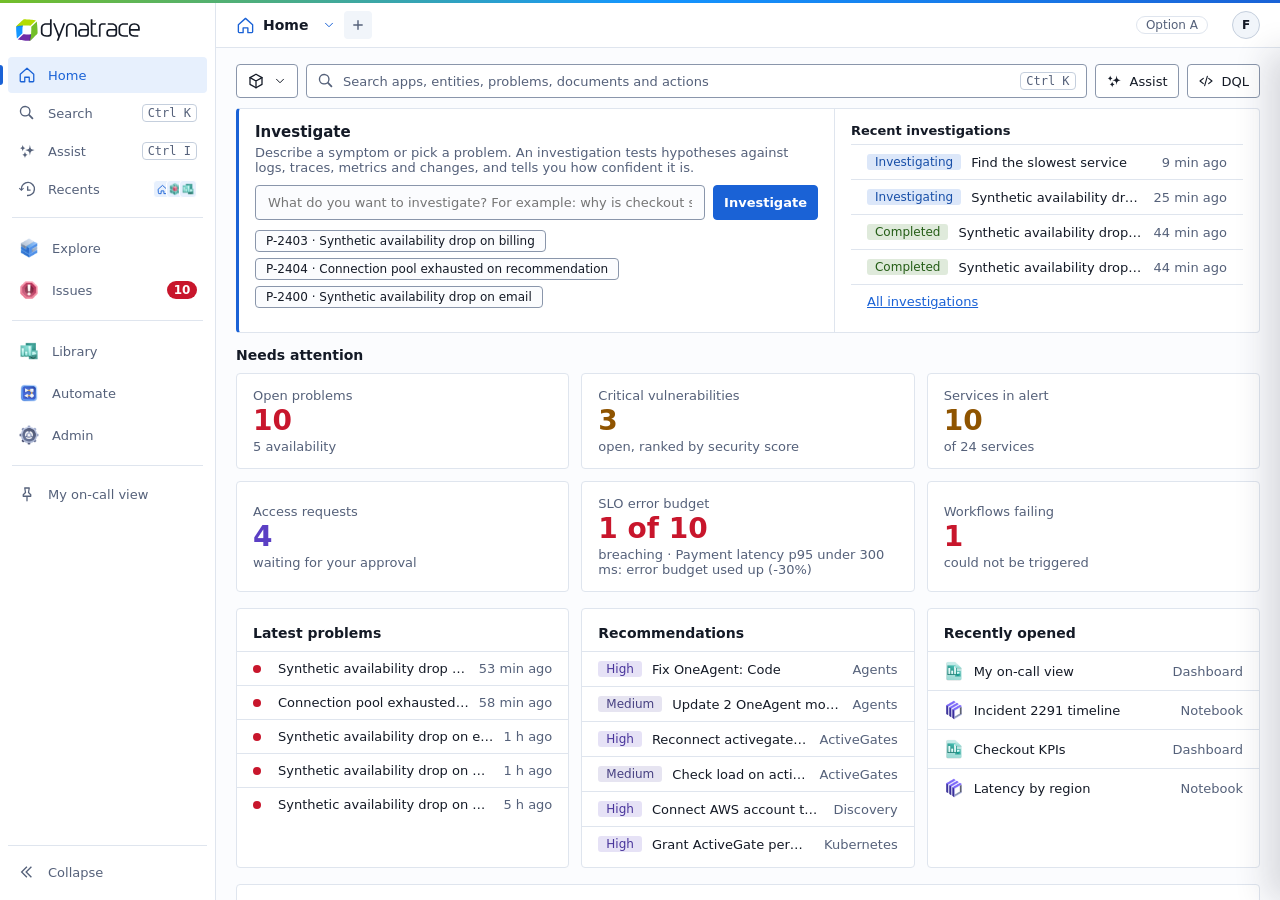
==== site/new/index-a.html @ a86046c0 "Move Option A into site/new as index-a.html Drop the extra directories: the generated page is site/n" ====
<!doctype html>
<html lang="en">
<head>
<meta charset="utf-8">
<meta name="viewport" content="width=device-width, initial-scale=1">
<title>Dynatrace prototype</title>
<script>
(function(){
 var r=document.documentElement,OK=['light','dark','midnight','terminal','contrast','bluebox'];
 function ok(p){return OK.indexOf(p)>=0?p:'light'}
 window.applyTheme=function(p){p=ok(p);r.dataset.themePref=p;r.dataset.theme=p;try{localStorage.setItem('dtproto_theme',p)}catch(e){}};
 var p='light';try{p=ok(localStorage.getItem('dtproto_theme'))}catch(e){}
 r.dataset.themePref=p;r.dataset.theme=p;
})();
</script>
<link rel="icon" type="image/svg+xml" href="[data-uri]">
<style>
:root{
  --bg:#fbfcfe; --rail:#ffffff; --panel:#ffffff; --panel2:#f1f5fa; --line:#dfe5ee; --line2:#c5cfdd;
  --text:#141a26; --muted:#55617a; --accent:#1a62d6; --accent-soft:#e7f0fd; --tab:#d6e6fc;
  --g:#2a7410; --a:#8f5400; --r:#c8162c; --b:#1a62d6;
  --ctl:#8a96ab; --tint:#e3e9f2; --tint2:#edf2f9; --tint3:#e9eff9; --hover:#f3f7fd; --on-accent:#fff; --edge:#c4c5d0; --aff-bg:#fde3e7; color-scheme:light;
  --rail-w:216px;
  font-family:system-ui,-apple-system,"Segoe UI",Roboto,sans-serif; font-size:13px; color:var(--text);
}
*{box-sizing:border-box}
html,body{height:100%;margin:0;background:var(--bg)}
button,input,select{font:inherit;color:inherit}
button{cursor:pointer}
a{color:inherit;text-decoration:none}
:focus-visible{outline:2px solid var(--accent);outline-offset:2px;border-radius:4px}
svg.i{width:18px;height:18px;fill:none;stroke:currentColor;stroke-width:1.7;stroke-linecap:round;stroke-linejoin:round;flex:none}
kbd{font:12px/1 ui-monospace,SFMono-Regular,Menlo,monospace;color:var(--muted);border:1px solid var(--line2);border-radius:4px;padding:2px 5px;background:var(--panel)}
.muted{color:var(--muted)}

/* shell */
.shell{display:grid;grid-template-columns:var(--rail-w) 1fr;height:100vh}
.shell.slim{--rail-w:56px}
.rail{background:var(--rail);border-right:1px solid var(--line);display:flex;flex-direction:column;padding:10px 8px;gap:2px;min-width:0}

.rail a.app{display:flex;align-items:center;gap:12px;padding:9px 10px;border-radius:8px;color:var(--muted);position:relative}
.rail a.app:hover{background:var(--panel);color:var(--text)}
.rail a.app[aria-current=page]{background:var(--accent-soft);color:var(--text)}
.rail a.app[aria-current=page]::before{content:"";position:absolute;left:-8px;top:8px;bottom:8px;width:3px;border-radius:0 3px 3px 0;background:var(--accent)}
.rail .lbl{white-space:nowrap;overflow:hidden;flex:1}
.rail .pip{min-width:30px;height:18px;border-radius:9px;background:var(--r);color:#1a0a0a;font-size:12px;font-weight:700;display:grid;place-items:center;padding:0 5px}
.slim .lbl,.slim .brand span,.slim .foot .lbl{display:none}
.slim .pip{position:absolute;top:2px;right:2px;min-width:8px;height:8px;padding:0;font-size:0}
.rail .grow{flex:1}
.rail .foot{display:flex;flex-direction:column;gap:2px;border-top:1px solid var(--line);padding-top:8px;margin-top:8px}
.rail button.app{all:unset;display:flex;align-items:center;gap:12px;padding:9px 10px;border-radius:8px;color:var(--muted);cursor:pointer}
.rail button.app:hover{background:var(--panel);color:var(--text)}
.rail button.app:focus-visible{outline:2px solid var(--accent)}

.main{display:flex;flex-direction:column;min-width:0;height:100vh}
.avatar{width:28px;height:28px;border-radius:50%;background:var(--panel2);border:1px solid var(--line2);display:grid;place-items:center;font-size:12px;font-weight:600}


.body{flex:1;overflow:auto;padding:16px 20px 40px;min-height:0}

/* toolbar + filters */
.toolbar{display:flex;flex-wrap:wrap;align-items:center;gap:8px;margin-bottom:10px}
.find{display:flex;align-items:center;gap:8px;background:var(--panel);border:1px solid var(--ctl);border-radius:8px;padding:6px 10px;min-width:260px;color:var(--muted)}
.find:focus-within{border-color:var(--accent)}
.find input{all:unset;flex:1;color:var(--text);min-width:0}
.btn{background:var(--panel);border:1px solid var(--ctl);border-radius:8px;padding:6px 10px;display:inline-flex;align-items:center;gap:6px}
.btn:hover{border-color:var(--line2)}
.btn[aria-pressed=true]{background:var(--accent-soft);border-color:var(--accent)}
.btn.primary{background:var(--accent);border-color:var(--accent);color:#120c2e;font-weight:600}
.count{background:var(--accent);color:#120c2e;border-radius:8px;padding:0 6px;font-size:12px;font-weight:700}
.count:empty{display:none}
select.sel{background:var(--panel);border:1px solid var(--line);border-radius:8px;padding:6px 8px}
.seg{display:inline-flex;border:1px solid var(--ctl);border-radius:8px;overflow:hidden}
.seg button{all:unset;cursor:pointer;padding:6px 12px;color:var(--muted)}
.seg button:focus-visible{outline:2px solid var(--accent);outline-offset:-2px}
.seg button[aria-pressed=true]{background:var(--accent-soft);color:var(--text)}
.spacer{flex:1}
.chips{display:flex;flex-wrap:wrap;gap:6px;margin-bottom:10px;min-height:0}
.chip{background:var(--accent-soft);border:1px solid rgba(140,123,255,.4);border-radius:14px;padding:3px 6px 3px 10px;display:inline-flex;gap:6px;align-items:center}
.chip:hover{border-color:var(--accent)}
.chip.clear{background:none;border:none;color:var(--muted);padding:3px 6px;text-decoration:underline}
.split{display:grid;grid-template-columns:220px 1fr;gap:16px;align-items:start}
.split.nopanel{grid-template-columns:1fr}
.split.nopanel .facets{display:none}
.facets{background:var(--panel);border:1px solid var(--line);border-radius:10px;padding:6px 12px;position:sticky;top:0;max-height:calc(100vh - 260px);overflow:auto}
.fg{border-bottom:1px solid var(--line);padding:8px 0}
.fg:last-child{border:none}
.fg summary{cursor:pointer;font-weight:600;padding:2px 0 6px;list-style:none;display:flex;justify-content:space-between}
.fg summary::after{content:"▾";color:var(--muted)}
.fg:not([open]) summary::after{content:"▸"}
.fv{display:flex;align-items:center;gap:8px;padding:3px 0;cursor:pointer}
.fv span{flex:1;overflow:hidden;text-overflow:ellipsis;white-space:nowrap}
.fv em{font-style:normal;color:var(--muted);font-size:12px}
.fv input{accent-color:var(--accent)}

/* grid */
.gridwrap{background:var(--panel);border:1px solid var(--line);border-radius:10px;overflow:auto;min-width:0}
table{border-collapse:collapse;width:100%}
th{position:sticky;top:0;background:var(--panel2);text-align:left;font-weight:600;padding:9px 12px;border-bottom:1px solid var(--line);white-space:nowrap;cursor:pointer;user-select:none;z-index:1}
th.num,td.num{text-align:right}
th[aria-sort=ascending]::after{content:" ↑";color:var(--accent)}
th[aria-sort=descending]::after{content:" ↓";color:var(--accent)}
td{padding:8px 12px;border-bottom:1px solid var(--line);white-space:nowrap;max-width:420px;overflow:hidden;text-overflow:ellipsis}
tbody tr{cursor:pointer}
tbody tr:hover{background:rgba(255,255,255,.03)}
td.name{font-weight:500}
td.mono,.mono{font-family:ui-monospace,SFMono-Regular,Menlo,monospace;font-size:12px}
.dot{display:inline-block;width:8px;height:8px;border-radius:50%;margin-right:7px;background:var(--muted)}
.t-g{--c:var(--g)}.t-a{--c:var(--a)}.t-r{--c:var(--r)}.t-b{--c:var(--b)}.t-n{--c:var(--muted)}
.dot.t-g,.dot.t-a,.dot.t-r,.dot.t-b,.dot.t-n{background:var(--c)}
.tag{display:inline-block;border-radius:6px;padding:1px 8px;font-size:12px;color:color-mix(in srgb,var(--c) 74%,var(--text));background:color-mix(in srgb,var(--c) 15%,transparent)}
.bar{display:inline-block;width:56px;height:6px;border-radius:3px;background:var(--line);vertical-align:middle;margin-right:8px;overflow:hidden}
.bar i{display:block;height:100%;background:var(--accent)}
.bar.hot i{background:var(--r)}
.star{background:none;border:none;font-size:15px;color:var(--muted);padding:0}
.star[aria-pressed=true]{color:var(--a)}
.empty{display:grid;place-items:center;text-align:center;padding:70px 20px;background:var(--panel);border:1px dashed var(--line2);border-radius:12px}
.empty h3{margin:0 0 6px;font-size:16px}
.empty p{margin:0 0 16px;color:var(--muted);max-width:46ch}
.none{padding:36px;text-align:center;color:var(--muted)}
.kpis{display:grid;grid-template-columns:repeat(auto-fit,minmax(180px,1fr));gap:12px;margin-bottom:12px}
.sbfill{flex:1}
.kpi{background:var(--panel);border:1px solid var(--line);border-radius:12px;padding:14px 16px;min-width:130px}
.kpi b{display:block;font-size:28px;font-weight:600;line-height:1.15;color:var(--c,var(--text))}
.kpi span{color:var(--muted)}

/* home */
.tiles{display:grid;grid-template-columns:repeat(auto-fit,minmax(200px,1fr));gap:12px;margin-bottom:16px}
.tile{all:unset;box-sizing:border-box;cursor:pointer;background:var(--panel);border:1px solid var(--line);border-radius:12px;padding:14px 16px;display:block}
.tile:hover{border-color:var(--line2)}
.tile:focus-visible{outline:2px solid var(--accent)}
.tile b{display:block;font-size:28px;font-weight:600;line-height:1.15;color:var(--c,var(--text));margin:2px 0}
.cols2{display:grid;grid-template-columns:repeat(auto-fit,minmax(320px,1fr));gap:12px}
.card{background:var(--panel);border:1px solid var(--line);border-radius:12px;padding:6px 0}
.card h2{font-size:14px;margin:0;padding:10px 16px}
/* one card style */
.ph-card,.qs-card,.fd-card,.tpl,.db-tile,.dt-left,.dt-right,.sx-panel{background:var(--panel);border:1px solid var(--line);border-radius:var(--rad);padding:14px 16px}
.dt-right{padding:0}
.ph-card h3,.fd-card h3,.qs-card h2,.tpl h3,.dt-left h2{margin:0 0 10px;font-size:14px;font-weight:500}
.row{display:flex;gap:10px;align-items:center;padding:9px 16px;border-top:1px solid var(--line);cursor:pointer;width:100%;background:none;border-left:0;border-right:0;border-bottom:0;text-align:left}
.row:hover{background:rgba(255,255,255,.03)}
.row .grow{flex:1;overflow:hidden;text-overflow:ellipsis;white-space:nowrap}
.topo{background:var(--panel);border:1px solid var(--line);border-radius:12px;padding:10px;overflow:auto}
.topo text{fill:var(--text);font-size:12px;text-anchor:middle}
.topo .node{cursor:pointer}
.topo .node:hover circle{stroke:var(--text)}
.topo line{stroke:var(--line2);stroke-width:1.4}
.bars{display:flex;align-items:flex-end;gap:4px;height:120px;padding:10px 16px 16px}
.bars i{flex:1;background:var(--accent);border-radius:3px 3px 0 0;opacity:.85}

/* drawer + palette + toast */
.drawer{position:fixed;top:0;right:0;bottom:0;width:380px;max-width:100%;background:var(--panel);border-left:1px solid var(--line2);box-shadow:-20px 0 40px rgba(0,0,0,.35);padding:18px 20px;overflow:auto;z-index:30;transform:translateX(100%);transition:transform .18s ease}
.drawer.open{transform:none}
.drawer h2{margin:0 30px 14px 0;font-size:16px;word-break:break-word}
.drawer dl{margin:0;display:grid;grid-template-columns:110px 1fr;gap:8px 12px}
.drawer dt{color:var(--muted)}.drawer dd{margin:0;word-break:break-word}
.drawer .x{position:absolute;top:12px;right:12px;background:none;border:none;font-size:20px;color:var(--muted)}
.drawer .acts{display:flex;flex-wrap:wrap;gap:8px;margin-top:18px}
.scrim{position:fixed;inset:0;background:rgba(5,6,10,.55);z-index:40;display:none}
.scrim.open{display:block}
.pal{position:fixed;left:50%;top:12vh;transform:translateX(-50%);width:min(680px,94vw);background:var(--panel);border:1px solid var(--line2);border-radius:14px;box-shadow:0 30px 80px rgba(0,0,0,.6);z-index:41;display:none;overflow:hidden}
.pal.open{display:block}
.pal .in{display:flex;align-items:center;gap:10px;padding:14px 16px;border-bottom:1px solid var(--line);color:var(--muted)}
.pal .in input{all:unset;flex:1;color:var(--text);font-size:15px}
.pal .pc{display:flex;gap:6px;padding:10px 16px;border-bottom:1px solid var(--line);overflow-x:auto;scrollbar-width:none}
.pal .pc button{flex:none;background:none;border:1px solid var(--line);border-radius:14px;padding:3px 11px;color:var(--muted)}
.pal .pc button[aria-pressed=true]{background:var(--accent-soft);border-color:var(--accent);color:var(--text)}
.pal .res{max-height:48vh;overflow:auto;padding:6px 0}
.pal h4{margin:10px 16px 4px;font-size:12px;color:var(--muted);font-weight:600}
.pal .it{display:flex;align-items:center;gap:10px;padding:8px 16px;cursor:pointer}
.pal .it[aria-selected=true]{background:var(--accent-soft)}
.pal .it .grow{flex:1;overflow:hidden;text-overflow:ellipsis;white-space:nowrap}
.pal mark{background:none;color:var(--accent);font-weight:700}
.pal .ft{display:flex;gap:14px;padding:9px 16px;border-top:1px solid var(--line);color:var(--muted);font-size:12px}
.toast{position:fixed;bottom:22px;left:50%;transform:translateX(-50%) translateY(20px);background:var(--panel2);border:1px solid var(--line2);border-radius:10px;padding:10px 16px;opacity:0;pointer-events:none;transition:.2s;z-index:60}
.toast.show{opacity:1;transform:translateX(-50%)}
.notes{line-height:1.5}
.notes h3{margin:16px 0 4px;font-size:13px}
.notes p,.notes li{color:var(--muted);margin:0 0 4px}
.notes ul{padding-left:18px;margin:0}

@media (max-width:900px){
  .shell{--rail-w:56px}
  .lbl,.brand span{display:none}
  .brand .bmark{display:block}
  .brand .bwide{display:none}
  #collapse svg{transform:scaleX(-1)}
  .split{grid-template-columns:1fr}
  .facets{position:static;max-height:300px}
  .gsearch kbd{display:none}
}
*,*::before,*::after{transition:none!important}

/* light theme + header + pickers */
.brand{display:flex;align-items:center;gap:10px;padding:6px 8px 14px;text-decoration:none;color:inherit;cursor:pointer}
.brand img,.brand .brandlogo{width:28px;height:28px;flex:none;display:block;color:var(--text)}
svg.i.fill{fill:currentColor;stroke:none}
.slim #collapse svg{transform:scaleX(-1)}
.brand .bmark{display:none}
.brand .bwide{display:block;min-width:0}
.brandwide{display:block;height:22px;width:auto;max-width:100%}
.brandwide .wm{fill:var(--text)}
.brandwide.bb{height:27px;margin:-2px 0}
.slim .brand .bmark{display:block}
.slim .brand .bwide{display:none}
.rail .pip{color:#fff}
.count,.btn.primary{color:var(--on-accent)}
.scrim{background:rgba(30,30,50,.35)}
.toast{background:var(--text);color:var(--panel);border-color:var(--text)}
.drawer{box-shadow:-12px 0 32px rgba(30,30,50,.16)}
.pal{box-shadow:0 24px 70px rgba(30,30,50,.25)}
.card,.tile,.gridwrap,.facets,.empty,.kpi,.topo{border-radius:8px}
.fg summary{background:var(--tint2);border-radius:6px;padding:6px 8px;margin-bottom:4px}
tbody tr:hover{background:var(--hover)}
.apphead{display:flex;align-items:center;gap:14px;padding:8px 20px;border-bottom:1px solid var(--line);background:var(--panel)}
.appid{display:flex;align-items:center;gap:8px;font-weight:600;font-size:14px;white-space:nowrap}
.appid svg{color:var(--accent)}
.tabs{display:flex;gap:4px;overflow-x:auto;scrollbar-width:none;flex:0 1 auto;min-width:0}
.tabs a{display:flex;align-items:center;gap:8px;padding:6px 12px;border-radius:6px;white-space:nowrap}
.tabs a:hover{background:var(--panel2)}
.tabs a[aria-selected=true]{background:var(--tab);font-weight:500}
.tabs[hidden]{display:none}
.tabs .n{font-size:12px;font-weight:700;border-radius:9px;padding:1px 7px;background:var(--tint);color:var(--muted)}
.tabs .n.r{background:var(--r);color:#fff}
.tabs .n.sq{border-radius:3px}
.tabs .n.a{background:color-mix(in srgb,var(--a) 22%,var(--panel));color:var(--a)}
.gsearch{width:300px;display:flex;align-items:center;gap:10px;background:var(--bg);border:1px solid var(--line2);border-radius:6px;padding:6px 10px;color:var(--muted);text-align:left}
.gsearch:hover{border-color:var(--accent)}
.gsearch span{flex:1;white-space:nowrap;overflow:hidden;text-overflow:ellipsis}
.scopebar{display:flex;align-items:center;gap:8px;margin-bottom:10px;flex-wrap:wrap}
.scopebar .find{flex:1;min-width:220px}
.pop{position:relative}
.pickbtn{height:34px;background:var(--panel);border:1px solid var(--ctl);border-radius:6px;padding:0 10px;display:inline-flex;align-items:center;gap:8px}
.pickbtn:hover{background:var(--panel2)}
.pickbtn.sq{width:34px;justify-content:center;padding:0;font-size:16px}
.pickbtn[disabled]{opacity:.45;cursor:not-allowed}
.pickbtn .segname{max-width:120px;overflow:hidden;text-overflow:ellipsis}
.menu{position:absolute;top:38px;left:0;min-width:240px;background:var(--panel);border:1px solid var(--line);border-radius:8px;box-shadow:0 10px 28px rgba(30,30,50,.18);padding:6px;z-index:25}
.menu[hidden]{display:none}
.menu.right{left:auto;right:0}
.menu h5{margin:6px 8px 4px;font-size:12px;color:var(--muted);font-weight:600}
.menu .msearch{width:100%;margin:2px 0 6px;padding:7px 9px;border:1px solid var(--ctl);border-radius:6px;background:var(--bg);color:var(--text)}
.menu .mi{display:flex;align-items:center;gap:8px;padding:7px 8px;border-radius:6px;cursor:pointer;width:100%;background:none;border:none;text-align:left}
.menu .mi:hover{background:var(--panel2)}
.menu .mi[aria-checked=true]{background:var(--accent-soft)}
.menu .mi i{width:14px;height:14px;border-radius:50%;border:2px solid var(--line2);flex:none}
.menu .mi[aria-checked=true] i{border-color:var(--accent);background:radial-gradient(var(--accent) 45%,transparent 50%)}
.ss-note{color:var(--muted);margin:10px 0 0}
.body.flush{padding:0;overflow:hidden}
.ss-wrap{display:grid;grid-template-columns:1fr;height:100%;min-height:0}
.ss-nav{background:var(--panel);border-right:1px solid var(--line);padding:12px 8px;overflow:auto}
.ss-nav h5{margin:14px 10px 6px;font-size:12px;color:var(--muted);font-weight:500;display:flex;align-items:center;gap:8px}
.ss-nav h5::after{content:"";flex:1;height:1px;background:var(--line)}
.ss-nav a{display:flex;align-items:center;gap:10px;padding:8px 10px;border-radius:6px;position:relative}
.ss-nav a:hover{background:var(--panel2)}
.ss-nav a[aria-current=page]{background:var(--accent-soft);color:var(--accent);font-weight:500}
.ss-nav a[aria-current=page]::before{content:"";position:absolute;left:0;top:6px;bottom:6px;width:3px;background:var(--accent);border-radius:2px}
.ss-main{position:relative;min-width:0;overflow:auto}
.ss-canvas{position:absolute;inset:0;overflow:hidden}
.ss-canvas>svg{width:100%;height:100%;display:block}
.gn{cursor:pointer}
.ss-canvas>svg{cursor:grab;touch-action:none}.ss-canvas>svg.grab{cursor:grabbing}
#pgs line,#pgs circle,#pgs path{vector-effect:non-scaling-stroke}
.ss-nav2{position:absolute;right:12px;bottom:12px;display:flex;flex-direction:column;align-items:flex-end;gap:8px;z-index:4}
.ss-zoom{display:flex;gap:4px}.ss-zoom .btn{width:34px;height:34px;padding:0;justify-content:center;display:inline-flex;align-items:center;background:var(--panel)}
.ss-mm{width:200px;height:140px;background:var(--panel);border:1px solid var(--line);border-radius:var(--rad);box-shadow:0 2px 10px rgba(30,30,50,.08);cursor:pointer;touch-action:none}
.ss-mm *{pointer-events:none;vector-effect:none}
.ss-mm line{stroke-width:.6}.ss-mm circle{stroke-width:1.5}
.ss-mmv{fill:var(--accent);fill-opacity:.12;stroke:var(--accent);stroke-width:5}
.gn:hover{fill:var(--tint)}
.ss-panels{position:absolute;left:12px;top:12px;bottom:12px;width:340px;display:flex;flex-direction:column;gap:12px;pointer-events:none;overflow:auto}
.ss-panel{pointer-events:auto;background:var(--panel);border:1px solid var(--line);border-radius:10px;box-shadow:0 2px 10px rgba(30,30,50,.08);flex:none}
.ss-ph{display:flex;align-items:center;justify-content:space-between;gap:10px;padding:14px 16px;font-size:14px;cursor:pointer;list-style:none}
.ss-ph::-webkit-details-marker{display:none}
.ss-pb{padding:0 16px 14px}
.ss-pb p{margin:0 0 4px}
.ss-pb .sec{margin:12px 0 6px;font-weight:600}
.ss-row{display:flex;align-items:center;gap:8px;width:100%;background:none;border:none;text-align:left;padding:6px;border-radius:6px}
.ss-row:hover{background:var(--panel2)}
.ss-row[aria-pressed=true]{background:var(--accent-soft)}
.ss-row .nm{flex:1;overflow:hidden;text-overflow:ellipsis;white-space:nowrap;font-size:12.5px}
.ss-row em{font-style:normal}
.ss-types{max-height:calc(100vh - 590px);min-height:120px;overflow:auto}
.ss-lay{display:flex;background:var(--panel2);border-radius:6px;padding:3px}
.ss-lay button{all:unset;flex:1;text-align:center;padding:6px;border-radius:4px;cursor:pointer;color:var(--muted)}
.ss-lay button:focus-visible{outline:2px solid var(--accent)}
.ss-lay button[aria-pressed=true]{background:var(--panel);color:var(--text);box-shadow:0 1px 2px rgba(0,0,0,.18)}
.tgl{display:flex;align-items:center;gap:8px;margin-top:12px}
.ss-float{position:absolute;top:12px;right:12px;background:var(--panel);border:1px solid var(--line);border-radius:10px;padding:6px;box-shadow:0 2px 10px rgba(30,30,50,.08);z-index:5}
.ss-float .scopebar{margin:0;flex-wrap:nowrap}
.ss-float{display:flex;align-items:center;gap:8px}
.menu a.mi{text-decoration:none;color:inherit}
.rail .sep{height:1px;background:var(--line);margin:8px 4px}
.rail .tail{margin-left:auto}
.slim .tail{display:none}
.mini{display:flex}
.mini i{width:18px;height:18px;border-radius:5px;background:var(--accent-soft);color:var(--accent);display:grid;place-items:center;margin-left:-5px;border:1px solid var(--rail)}
.mini svg{width:11px;height:11px;fill:none;stroke:currentColor;stroke-width:2}
.recents{position:fixed;top:0;bottom:0;width:400px;max-width:92vw;background:var(--panel);border-right:1px solid var(--line);box-shadow:12px 0 32px rgba(30,30,50,.14);z-index:35;display:flex;flex-direction:column;padding:12px 14px}
.recents[hidden]{display:none}
.rc-top{display:flex;gap:8px;align-items:center;margin-bottom:6px}
.rc-top .find{flex:1;min-width:0}
.rc-list{overflow:auto;flex:1}
.rc-list h4{margin:14px 8px 4px;font-size:13px;font-weight:600}
.rc-it{display:flex;align-items:center;border-radius:8px}
.rc-it:hover{background:var(--panel2)}
.rc-it .go{all:unset;flex:1;display:flex;align-items:center;gap:12px;padding:8px;cursor:pointer;min-width:0}
.rc-it .go:focus-visible{outline:2px solid var(--accent);border-radius:8px}
.rc-ico{width:26px;height:26px;border-radius:6px;background:var(--accent-soft);display:grid;place-items:center;color:var(--accent);flex:none}
.rc-it .nm{overflow:hidden;text-overflow:ellipsis;white-space:nowrap}
.rc-it .sub{color:var(--muted);font-size:12px;margin-left:auto;padding-left:8px;white-space:nowrap}
.rc-it .pin{background:none;border:none;padding:6px 10px;opacity:0;color:var(--muted)}
.rc-it:hover .pin,.rc-it .pin:focus-visible,.rc-it .pin[aria-pressed=true]{opacity:1}
.rc-it .pin[aria-pressed=true]{color:var(--accent)}
.menu .mtext{width:100%;margin:2px 0 6px;padding:7px 9px;border:1px solid var(--ctl);border-radius:6px;background:var(--bg);color:var(--text)}
.menu .mrow{display:flex;align-items:center}
.menu .mrow .mi{flex:1}
.menu .del{background:none;border:none;color:var(--muted);padding:6px 9px;border-radius:6px;font-size:16px}
.menu .del:hover{background:var(--panel2);color:var(--r)}
.pickbtn[disabled].sq{cursor:not-allowed}
.ph-wrap{margin-bottom:12px}
.ph-wrap>summary{cursor:pointer;list-style:none;font-weight:500;display:inline-flex;gap:8px;align-items:center;height:34px;padding:0 10px;margin-bottom:10px;background:var(--panel);border:1px solid var(--ctl);border-radius:6px}
.ph-wrap>summary svg{flex:none}
.ph-wrap[open]>summary svg{transform:rotate(180deg)}
.ph-wrap>summary::-webkit-details-marker{display:none}
.ph{display:grid;grid-template-columns:minmax(260px,1fr) minmax(260px,1fr) minmax(340px,1.5fr);gap:12px}
.ph-card{min-width:0}
.ph-card h3{margin:0 0 8px;font-size:13px;font-weight:500;display:flex;gap:8px;align-items:baseline}
.ph-card h3 .muted{font-weight:400;font-size:12px}
.pf-n{font-weight:500}
.slo-s{font-size:12px;white-space:nowrap;flex:none}
.slo-t>span:first-child{min-width:0;overflow:hidden;text-overflow:ellipsis;white-space:nowrap}
.ph-stats{display:grid;grid-template-columns:repeat(4,1fr);gap:8px}
.ph-stats b{display:block;font-size:19px;font-weight:500;line-height:1.2;white-space:nowrap}
.ph-stats span{color:var(--muted);font-size:12px}
.ph-chart{display:flex;align-items:flex-end;gap:2px;height:56px;margin:12px 0 4px}
.ph-chart i{flex:1;background:var(--tint);border-radius:2px 2px 0 0;position:relative;display:block;min-height:2px}
.ph-chart i b{position:absolute;left:0;right:0;bottom:0;background:var(--r);border-radius:2px 2px 0 0}
.slo{padding:8px 0;border-top:1px solid var(--line)}
.slo small{display:block;font-size:12px}
.slo:first-of-type{border-top:none;padding-top:0}
.slo-t,.slo-m{display:flex;justify-content:space-between;gap:8px;align-items:center}
.slo-t .tag{white-space:nowrap;flex:none}
.slo-m{margin:4px 0;font-size:12.5px}
.meter{height:4px;border-radius:2px;background:var(--line);overflow:hidden;margin:5px 0 4px}
.meter i{display:block;height:100%}
.pf-steps{display:grid;gap:8px;margin-top:10px}
.pf-steps>div{display:flex;flex-wrap:wrap;align-items:center;gap:6px}
.pf-steps>div>span{width:100px;color:var(--muted);font-size:12px}
.pf-steps .btn{padding:4px 9px;font-size:12.5px}
.assist{position:fixed;top:0;right:0;bottom:0;width:400px;max-width:94vw;background:var(--panel);border-left:1px solid var(--line);box-shadow:-12px 0 32px rgba(30,30,50,.14);z-index:36;display:flex;flex-direction:column}
.assist[hidden]{display:none}
.ah{display:flex;align-items:center;gap:8px;padding:14px 16px;border-bottom:1px solid var(--line);font-weight:600}
.actx{margin:10px 16px 0;color:var(--muted);font-size:12px}
.amsgs{flex:1;overflow:auto;padding:10px 16px;display:flex;flex-direction:column;gap:10px}
.am p{margin:0;padding:9px 12px;border-radius:10px;max-width:92%;line-height:1.45;width:fit-content}
.am.bot p{background:var(--panel2)}
.am.user{align-self:flex-end}
.am.user p{background:var(--accent);color:var(--on-accent)}
.aact{display:flex;gap:6px;flex-wrap:wrap;margin-top:6px}
.asug{display:flex;gap:6px;flex-wrap:wrap;padding:0 16px 8px}
.asug button{background:var(--bg);border:1px solid var(--ctl);border-radius:14px;padding:4px 10px;font-size:12px}
.asug button:hover{border-color:var(--accent)}
.aform{display:flex;gap:8px;padding:10px 16px 14px;border-top:1px solid var(--line)}
.aform input{flex:1;padding:8px 10px;border:1px solid var(--ctl);border-radius:6px;background:var(--bg);color:var(--text)}
.pg-meta{display:grid;grid-template-columns:86px 1fr;gap:4px 10px;margin:8px 0}
.pn{cursor:pointer}
.pn:hover polygon{stroke-width:4.5}
.pg-sel{width:100%;padding:7px 8px;border:1px solid var(--ctl);border-radius:6px;background:var(--bg);color:var(--text)}
.qs-card{margin-bottom:12px}
.qs-head{display:flex;align-items:center;justify-content:space-between;gap:12px;flex-wrap:wrap}
.qs-head .scopebar{margin:0}
.qs-tech{display:flex;gap:6px}
.qs-tech i{width:22px;height:22px;border-radius:6px;display:grid;place-items:center;font:600 9px/1 system-ui;color:#fff;font-style:normal}
.qs-topo{border:1px solid var(--line);border-radius:8px;margin-top:12px;padding:26px 20px 84px;position:relative;display:flex;align-items:center;justify-content:space-around;gap:14px;overflow:auto;background:var(--bg)}
.qs-node{all:unset;cursor:pointer;display:flex;flex-direction:column;align-items:center;gap:6px;width:130px;text-align:center;font-size:12px;overflow-wrap:anywhere;flex:none}
.qs-node:focus-visible{outline:2px solid var(--accent);border-radius:8px}
.qs-node:hover .qs-ico{background:var(--accent-soft)}
.qs-ico{width:44px;height:44px;border-radius:8px;background:var(--tint3);display:grid;place-items:center;color:var(--accent)}
.qs-group{border:2px solid var(--accent);border-radius:6px;padding:10px 14px 16px;background:var(--panel);display:flex;flex-direction:column;gap:12px;flex:none}
.qs-gh{font-size:12px;display:flex;gap:8px;align-items:center}
.qs-row{display:flex;align-items:flex-start}
.qs-arrow{align-self:flex-start;flex:1;min-width:24px;height:2px;background:var(--line2);margin-top:22px}
.qs-bar{position:absolute;left:50%;bottom:16px;transform:translateX(-50%);display:flex;align-items:stretch;background:var(--panel);border:1px solid var(--line2);border-radius:8px;box-shadow:0 4px 14px rgba(30,30,50,.12);overflow:hidden}
.qs-sel{border:none;border-right:1px solid var(--line);padding:9px 12px;background:var(--panel);max-width:240px}
.qs-step{border:none;background:var(--panel);padding:0 12px;font-size:16px}
.qs-step:hover{background:var(--panel2)}
.qs-charts{display:grid;grid-template-columns:repeat(3,1fr);gap:8px;margin-bottom:12px}
.qs-ch{margin:0 0 6px;font-size:14px;display:flex;justify-content:space-between}
.qs-f{display:flex;gap:14px;align-items:center;padding:10px 0;border-top:1px solid var(--line)}
.qs-fi{width:24px;height:24px;border-radius:6px;background:var(--tint3);display:grid;place-items:center;color:var(--accent);flex:none}
.qs-fi svg{width:15px!important;height:15px!important}
.qs-fl{width:160px}
.qs-fv{width:110px}
.link{background:none;border:none;padding:0;color:var(--accent);text-decoration:underline;cursor:pointer}
@media (max-width:1200px){.qs-charts{grid-template-columns:1fr}}
@media (max-width:1200px){.ph{grid-template-columns:1fr}}
/* brand pass: tighter corners, tinted neutrals, logo-color strip */
:root{--rad:4px}
.shell{border-top:3px solid transparent;border-image:linear-gradient(90deg,#73be28,#1496ff,#1a62d6) 1}
.main{height:100%;min-height:0}
.btn,.find,.gsearch,.seg,.pickbtn,.tabs a,.menu,.menu .mi,.menu .mtext,.menu .msearch,.fg summary,.ss-row,.ss-lay,.ss-lay button,.rail a.app,.rail button.app,.ss-nav a,.rc-it,.rc-it .go,.rc-ico,.qs-sel,.pg-sel,.aform input,.asug button,.count,.chip,.scopes button,.pal .pc button,.mini i,.qs-ico,.qs-fi,.qs-tech i,.pal .in,select.sel,.menu .del{border-radius:var(--rad)}
.card,.tile,.gridwrap,.facets,.empty,.kpi,.topo,.qs-card,.qs-topo,.qs-bar,.ph-card,.ss-panel,.ss-float,.pal,.toast{border-radius:var(--rad)}
.qs-group{border-radius:2px}
.gsearch{margin-left:auto}
.tag{border-radius:3px}
.am p{border-radius:6px}
.link{color:var(--b)}
.rail a.app[aria-current=page]{color:var(--accent)}
.ss-nav a[aria-current=page]{color:var(--accent)}

/* themes */
html[data-theme="dark"]{--ctl:#6b7684;color-scheme:dark;--bg:#0d1117;--rail:#010409;--panel:#161b22;--panel2:#1c2330;--line:#2d333b;--line2:#444c56;--text:#e6edf3;--muted:#8b97a8;--accent:#58a6ff;--accent-soft:rgba(88,166,255,.15);--tab:rgba(88,166,255,.24);--g:#3fb950;--a:#d29922;--r:#f85149;--b:#58a6ff;--on-accent:#0d1117;--tint:#2a313c;--tint2:#212936;--tint3:#222b3a;--hover:#1b2230;--edge:#3a424d;--aff-bg:#3b1a20}
html[data-theme="midnight"]{--ctl:#5f7099;color-scheme:dark;--bg:#0a1020;--rail:#070b17;--panel:#0f172a;--panel2:#152036;--line:#1e2b45;--line2:#2f3f60;--text:#e2e8f5;--muted:#8a9ab8;--accent:#38bdf8;--accent-soft:rgba(56,189,248,.14);--tab:rgba(56,189,248,.22);--g:#34d399;--a:#fbbf24;--r:#f87171;--b:#38bdf8;--on-accent:#06202e;--tint:#1a2640;--tint2:#131d33;--tint3:#16223a;--hover:#121c32;--edge:#2a3a5c;--aff-bg:#3a1e2a}
html[data-theme="terminal"]{--ctl:#3c8a3c;color-scheme:dark;font-family:ui-monospace,SFMono-Regular,Menlo,Consolas,monospace;--bg:#050805;--rail:#030503;--panel:#0a100a;--panel2:#101a10;--line:#1c2e1c;--line2:#2d4a2d;--text:#c9f2c9;--muted:#7fa67f;--accent:#3ddc84;--accent-soft:rgba(61,220,132,.14);--tab:rgba(61,220,132,.2);--g:#3ddc84;--a:#e0b341;--r:#ff6b6b;--b:#5cc8ff;--on-accent:#041208;--tint:#17261a;--tint2:#101b12;--tint3:#132016;--hover:#0e170f;--edge:#2d4a2d;--aff-bg:#2c1414}
html[data-theme="contrast"]{--ctl:#000000;color-scheme:light;--bg:#ffffff;--rail:#ffffff;--panel:#ffffff;--panel2:#ececec;--line:#4a4a4a;--line2:#000000;--text:#000000;--muted:#2b2b2b;--accent:#0033cc;--accent-soft:#d6e2ff;--tab:#c2d4ff;--g:#0b6b00;--a:#7a4000;--r:#b00020;--b:#0033cc;--on-accent:#ffffff;--tint:#dcdcdc;--tint2:#ececec;--tint3:#e2e2e2;--hover:#f0f0f0;--edge:#555555;--aff-bg:#ffd9de}
html[data-theme="bluebox"]{color-scheme:dark;--bg:#0a0b0f;--rail:#07080b;--panel:#11131a;--panel2:#171a22;--line:#232733;--line2:#343a4a;--text:#e8eaf0;--muted:#8b92a5;--accent:#5b9bff;--accent-soft:rgba(91,155,255,.16);--tab:rgba(91,155,255,.26);--g:#3ecf8e;--a:#f5c451;--r:#ff6161;--b:#6ea8ff;--on-accent:#08142e;--ctl:#596175;--tint:#222736;--tint2:#171b26;--tint3:#1a2030;--hover:#151924;--edge:#323a4c;--aff-bg:#3a1c22}
.avatar{cursor:pointer;color:var(--text);padding:0}
.avatar:hover{border-color:var(--accent)}
.avatar.big{width:36px;height:36px;font-size:14px;cursor:default;flex:none}
.usermenu{min-width:290px;top:40px}
.um-h{display:flex;align-items:center;gap:12px;padding:8px 8px 10px}
.um-h small{display:block;color:var(--muted)}
.usermenu .mi{align-items:center}
.usermenu .mi small{margin-left:auto;color:var(--muted)}
.sw{display:inline-flex;flex:none}
.sw i{width:12px;height:18px;border:1px solid var(--line2);margin-left:-1px;display:block;border-radius:0}
.sw i:first-child{border-radius:3px 0 0 3px;margin-left:0}
.sw i:last-child{border-radius:0 3px 3px 0}
.usermenu .mi i.rd{width:14px;height:14px;border-radius:50%;border:2px solid var(--line2);flex:none;background:none}
.usermenu .mi[aria-checked=true] i.rd{border-color:var(--accent);background:radial-gradient(var(--accent) 45%,transparent 50%)}
.msep{height:1px;background:var(--line);margin:6px 4px}
/* audit pass */
.scopes{display:flex;gap:6px;flex-wrap:wrap;margin-bottom:10px}
.scopes button{background:transparent;border:1px solid var(--ctl);border-radius:var(--rad);padding:4px 12px;color:var(--text)}
.scopes button em{font-style:normal;margin-left:6px;opacity:.65}
.scopes button[aria-pressed=true]{background:var(--accent-soft);border-color:var(--accent);color:var(--accent)}
.statusrow{display:flex;align-items:center;gap:10px;margin-bottom:8px;min-height:26px;flex-wrap:wrap}
.statusrow .chips{margin:0}
.tgrp{display:flex;gap:4px;align-items:center}
.livedot{width:8px;height:8px;border-radius:50%;background:var(--g);display:inline-block;animation:pulse 1.6s infinite}
.livedot.off{background:var(--muted);animation:none}
@keyframes pulse{50%{opacity:.3}}
@media (prefers-reduced-motion:reduce){.livedot{animation:none}}
.btn.ghost{border-color:transparent;background:none;color:var(--accent);padding:4px 8px}
.btn.ghost:hover{background:var(--accent-soft)}
.nod tr{cursor:default}
tbody tr:focus-visible,th[tabindex]:focus-visible{outline:2px solid var(--accent);outline-offset:-2px}
td{padding:6px 12px}
th{padding:8px 12px}
.fg summary{background:none;padding:2px 0 6px;margin-bottom:0;border-radius:0}
.tile.static{cursor:default}
.tile.static:hover{border-color:var(--line)}
.apphead>.pop:last-child{margin-left:auto}
.ph-card{display:flex;flex-direction:column}
.ph-chart{flex:none;height:96px}
.ph{grid-template-columns:minmax(280px,1.15fr) minmax(300px,1.25fr) minmax(300px,1fr)}
.pf-acts{display:flex;flex-wrap:wrap;gap:6px;margin-top:12px;align-items:center}
.assist,.drawer{top:52px}
.ss-wrap.solo{grid-template-columns:1fr}
@media (max-width:1200px){.ph{grid-template-columns:1fr 1fr}.ph>.ph-card:last-child{grid-column:1/-1}}
@media (max-width:1100px){.ss-wrap{grid-template-columns:1fr}.ss-nav{display:none}}
@media (max-width:900px){.tail{display:none}.rail .pip{position:absolute;top:2px;right:2px;min-width:8px;height:8px;padding:0;font-size:0}.ph{grid-template-columns:1fr}}
/* dql */
.dqlpop{width:min(580px,92vw);padding:10px}
.dql-h{display:flex;align-items:center;justify-content:space-between;gap:8px}
pre.dql{margin:8px 0;padding:10px 12px;background:var(--panel2);border:1px solid var(--line);border-radius:var(--rad);font:12px/1.6 ui-monospace,SFMono-Regular,Menlo,Consolas,monospace;white-space:pre-wrap;word-break:break-word;max-height:320px;overflow:auto;color:var(--text)}
pre.dql .kw{color:var(--accent);font-weight:600}
pre.dql .str{color:var(--g)}
pre.dql .num{color:var(--a);font-style:normal}
.dql-n{margin:0;font-size:12px}
/* overview */
.find.hero{min-height:42px;font-size:14px;cursor:text;text-align:left;color:var(--muted)}
.find.hero span{flex:1}
.sec-h{font-size:14px;font-weight:600;margin:6px 0 10px}
.tiles.three{grid-template-columns:repeat(3,1fr)}
@media (max-width:1100px){.tiles.three{grid-template-columns:repeat(2,1fr)}}
/* explain */
.xp{background:var(--panel);border:1px solid var(--line);border-left:3px solid var(--accent);border-radius:var(--rad);margin-bottom:12px;padding:12px 16px}
.xp-h{display:flex;align-items:center;gap:8px;margin-bottom:8px}
.xp-t{overflow:hidden;text-overflow:ellipsis;white-space:nowrap;min-width:0}
.xp-body{display:grid;grid-template-columns:minmax(0,1.5fr) minmax(0,1fr);gap:20px}
.xp-sum{margin:0 0 10px;line-height:1.55;font-size:13.5px;min-height:3.2em}
.xp-cause{display:flex;flex-wrap:wrap;gap:4px 10px;align-items:center;padding:8px 10px;background:var(--panel2);border-radius:var(--rad);margin-bottom:10px}
.xp h4{margin:0 0 6px;font-size:12.5px}
.xp-ev{list-style:none;margin:0;padding:0;display:grid;gap:8px}
.xp-e{display:flex;gap:8px;animation:fadeIn .25s}
.xp-i{width:24px;height:24px;border-radius:var(--rad);background:var(--accent-soft);color:var(--accent);display:grid;place-items:center;flex:none}
.xp-steps{display:flex;gap:6px;flex-wrap:wrap}
.xp-thread{display:flex;flex-direction:column;gap:8px;margin-top:10px;max-height:220px;overflow:auto}
.xp-thread .am{max-width:80%}
.xp-thread .am p{max-width:none}
.xp-form{display:flex;gap:8px;margin-top:10px}
.xp-form input{flex:1;padding:8px 10px;border:1px solid var(--ctl);border-radius:var(--rad);background:var(--bg);color:var(--text)}
.xp-chips{display:flex;gap:6px;flex-wrap:wrap;margin-top:8px}
.xp-chips button{background:var(--bg);border:1px solid var(--ctl);border-radius:var(--rad);padding:3px 10px;font-size:12px}
.xp-chips button:hover{border-color:var(--accent)}
.xp-foot{margin:8px 0 0;font-size:12px}
.xp-think{color:var(--muted)}
.dots::after{content:"";animation:dots 1.2s steps(1) infinite}
@keyframes dots{0%{content:""}25%{content:"."}50%{content:".."}75%{content:"..."}}
@keyframes fadeIn{from{opacity:0}to{opacity:1}}
@media (max-width:1100px){.xp-body{grid-template-columns:1fr}}
@media (prefers-reduced-motion:reduce){.dots::after{animation:none;content:"…"}.xp-e{animation:none}}
.ss-xphost{position:absolute;right:12px;bottom:12px;width:min(560px,calc(100% - 380px));max-height:calc(100% - 90px);overflow:auto;z-index:6}
.ss-xphost:empty{display:none}
.ss-xphost .xp{margin:0;box-shadow:0 8px 28px rgba(30,30,50,.2)}
.pickbtn[aria-pressed=true]{background:var(--accent-soft);border-color:var(--accent);color:var(--accent)}
.aicon{display:block;flex:none;object-fit:contain}
.dn{display:inline-flex;align-items:center;gap:8px}
.rc-ico.img{background:none}
.pal .pi{width:22px;display:grid;place-items:center;flex:none}
.appid .aicon{margin-right:2px}
/* assist: docked by default, overlay on request */
.shell.assist-dock{grid-template-columns:var(--rail-w) minmax(0,1fr) 380px}
.assist{position:static;top:auto;right:auto;bottom:auto;width:auto;max-width:none;box-shadow:none;border-left:1px solid var(--line);z-index:auto;min-height:0;overflow:hidden}
.assist.overlay{position:fixed;top:52px;right:0;bottom:0;width:400px;max-width:94vw;box-shadow:-12px 0 32px rgba(30,30,50,.14);z-index:36}
.assist-docked .drawer{right:380px}
.assist-docked .drawer:not(.open){transform:translateX(calc(100% + 380px))}
/* assist: flat, no animation */
.assist,.assist.overlay{box-shadow:none}
.assist.overlay{border-left:1px solid var(--line)}
.ah{background:var(--panel)}
.am p{padding:0;background:none;border-radius:0;line-height:1.5}
.am.bot p{background:none}
.am.user{max-width:92%}
.am.user p{background:var(--accent-soft);color:var(--text);padding:8px 10px;border-radius:var(--rad)}
.xp-e{animation:none}
.dots::after{animation:none;content:"…"}
@media (max-width:1700px){.assist-docked .ph{grid-template-columns:1fr 1fr}.assist-docked .ph>.ph-card:last-child{grid-column:1/-1}}
.am.bot.rich{width:100%}
.am.bot.rich>p{margin:0 0 8px}
.am.bot.rich .xp-cause{margin:0 0 10px}
.am.bot.rich h4{margin:10px 0 6px}
/* security */
:root{--sxcov:#e4f4ea;--sxcovd:#1a8f4c;--sxpot:#fff3d1;--sxpotd:#f2c14e;--sxpotb:#f6c64f}
html[data-theme=dark],html[data-theme=midnight],html[data-theme=terminal],html[data-theme=bluebox]{--sxcov:color-mix(in srgb,#3fb950 16%,var(--panel));--sxcovd:#2ea043;--sxpot:color-mix(in srgb,#d29922 16%,var(--panel));--sxpotd:#9e6a03;--sxpotb:#d29922}
.sx-kpis{display:grid;grid-template-columns:repeat(4,1fr);gap:12px;margin-bottom:12px}
.sx-kpi{all:unset;box-sizing:border-box;cursor:pointer;display:flex;align-items:center;gap:12px;background:var(--panel);border:1px solid var(--line);border-radius:var(--rad);padding:14px 16px}
.sx-kpi:hover{border-color:var(--ctl)}
.sx-kpi:focus-visible{outline:2px solid var(--accent)}
.sx-kpi svg{width:26px;height:26px;color:var(--muted);flex:none}
.sx-kpi b{display:block;font-size:28px;font-weight:600;line-height:1.15}
.sx-kpi small{color:var(--muted);font-size:13px}
.sx-tool{display:flex;align-items:center;gap:12px;flex-wrap:wrap;margin-bottom:6px}
.sx-tool .find{min-width:260px}
.sx-zoom{display:flex;gap:2px}
.sx-leg{display:inline-flex;align-items:center;gap:6px;font-size:12px;color:var(--muted)}
.sx-leg i{width:14px;height:14px;border-radius:3px;border:1px solid var(--line2);display:inline-block;margin-left:10px}
.sx-leg i.cov{background:var(--sxcovd)}
.sx-leg i.pot{background:var(--sxpotb)}
.sx-hint{display:flex;justify-content:space-between;margin:0 0 8px;font-size:12px}
.sx-main{display:grid;grid-template-columns:minmax(0,1fr);gap:16px;align-items:start}
.sx-main.open{grid-template-columns:minmax(0,1fr) 360px}
.sx-matrix{overflow:auto;cursor:grab;max-height:calc(100vh - 330px);min-height:420px;border:1px solid var(--line);border-radius:var(--rad);padding:12px;background:var(--panel);user-select:none}
.sx-matrix.drag{cursor:grabbing}
.sx-in{display:flex;gap:8px;width:max-content}
.sx-col{width:208px;display:flex;flex-direction:column;gap:4px;flex:none}
.sx-th{background:var(--panel2);border:1px solid var(--line);border-radius:var(--rad);padding:8px 10px;position:sticky;top:0;z-index:1}
.sx-th b{display:block;font-size:12px;letter-spacing:.3px;text-transform:uppercase}
.sx-bar{height:4px;border-radius:2px;background:var(--line);margin:6px 0;display:flex;overflow:hidden}
.sx-bar i{background:var(--sxcovd)}
.sx-bar u{background:var(--sxpotb);text-decoration:none}
.sx-th span{font-size:12px;color:var(--muted)}
.sx-c{all:unset;box-sizing:border-box;cursor:pointer;display:flex;align-items:center;gap:6px;width:100%;padding:8px 10px;border:1px solid var(--line);border-radius:var(--rad);background:var(--panel);min-height:48px}
.sx-c:focus-visible{outline:2px solid var(--accent);outline-offset:1px}
.sx-c.cov{background:var(--sxcov)}
.sx-c.pot{background:var(--sxpot);border-color:var(--sxpotd)}
.sx-c.sel{background:var(--sxcovd);color:#fff;border-color:var(--sxcovd)}
.sx-c.dim{opacity:.28}
.sx-n{flex:1;min-width:0}
.sx-n b{display:block;font-weight:500;overflow:hidden;text-overflow:ellipsis;white-space:nowrap}
.sx-n small{display:block;color:var(--muted);font-size:11.5px}
.sx-c.sel .sx-n small{color:#d6efe4}
.sx-bd{font-size:12px;font-weight:700;border-radius:4px;padding:2px 6px;min-width:20px;text-align:center}
.sx-bd.act{background:var(--sxcovd);color:#fff}
.sx-c.sel .sx-bd.act{background:#fff;color:var(--sxcovd)}
.sx-bd.pot{background:var(--sxpotb);color:#3a2a00}
.sx-panel{max-height:calc(100vh - 330px);min-height:420px;overflow:auto;display:none}
.sx-main.open .sx-panel{display:block}
.sxp-h{display:flex;justify-content:space-between;gap:10px;margin-bottom:10px}
.sxp-h h2{margin:0 0 6px;font-size:18px}
.sxp-id{background:var(--accent-soft);color:var(--accent);border-radius:4px;padding:1px 6px;margin-right:8px;font-size:12px}
.sxp-st{display:flex;gap:10px;align-items:center;border:1px solid var(--line);border-radius:var(--rad);padding:12px;margin-bottom:12px}
.sxp-st.cov{background:var(--sxcov);border-color:var(--sxcovd)}
.sxp-st.pot{background:var(--sxpot);border-color:var(--sxpotd)}
.sxp-st b{display:block}
.sxp-st small{color:var(--muted)}
.sx-panel h4{margin:14px 0 6px;font-size:11.5px;letter-spacing:.5px;text-transform:uppercase;color:var(--muted)}
.sx-rule{display:flex;align-items:center;gap:8px;padding:10px 12px;margin-bottom:6px;border:1px solid var(--line);border-radius:var(--rad);background:var(--panel2)}
.sx-rule.pot{background:var(--sxpot);border-color:var(--sxpotd)}
.sx-rule .chev{margin-left:auto;color:var(--muted)}
.sx-sw{all:unset;cursor:pointer;width:42px;height:22px;border-radius:11px;background:var(--panel);border:1px solid var(--ctl);display:flex;align-items:center;flex:none;box-sizing:border-box}
.sx-sw i{width:16px;height:16px;border-radius:50%;background:var(--ctl);color:var(--bg);font-style:normal;font-size:12px;line-height:16px;text-align:center;margin-left:3px}
.sx-sw:focus-visible{outline:2px solid var(--accent)}
.sxp-view{width:100%;justify-content:center;margin-top:16px}
@media (max-width:1100px){.sx-kpis{grid-template-columns:repeat(2,1fr)}.sx-main.open{grid-template-columns:minmax(0,1fr)}}
.usermenu .lg{display:inline-flex;flex:none}
.usermenu .lg svg{width:20px;height:20px;color:var(--text)}
/* investigations + ai */
.inv-card{display:grid;grid-template-columns:minmax(0,1.4fr) minmax(0,1fr);background:var(--panel);border:1px solid var(--line);border-left:3px solid var(--accent);border-radius:var(--rad);margin:0 0 14px}
.inv-l,.inv-r{padding:14px 16px;min-width:0}
.inv-r{border-left:1px solid var(--line)}
.inv-card h2{margin:0 0 4px;font-size:15px}
.inv-card h3{margin:0 0 6px;font-size:13px}
.inv-card p{margin:0 0 10px;color:var(--muted)}
.inv-form{display:flex;gap:8px}
.inv-form input{flex:1;min-width:0;padding:9px 12px;border:1px solid var(--ctl);border-radius:var(--rad);background:var(--bg);color:var(--text)}
.inv-chips{display:flex;flex-wrap:wrap;gap:6px;margin-top:10px}
.inv-chips button{background:var(--bg);border:1px solid var(--ctl);border-radius:var(--rad);padding:3px 10px;font-size:12px;max-width:100%;overflow:hidden;text-overflow:ellipsis;white-space:nowrap}
.inv-chips button:hover{border-color:var(--accent)}
.inv-top{display:flex;justify-content:space-between;gap:12px;align-items:flex-start;margin-bottom:6px}
.inv-crumb{display:flex;align-items:center;gap:8px;flex-wrap:wrap;font-size:15px}
.inv-meta{color:var(--muted);font-size:12px;margin-top:4px}
.inv-act{display:flex;gap:8px}
.inv-steps{display:flex;gap:6px;flex-wrap:wrap;margin:8px 0}
.inv-st{border:1px solid var(--line);border-radius:var(--rad);padding:3px 10px;color:var(--muted);font-size:12px}
.inv-st.done{color:var(--g);border-color:var(--g)}
.inv-st.now{background:var(--accent-soft);color:var(--accent);border-color:var(--accent)}
.inv-sum{display:grid;grid-template-columns:repeat(5,minmax(0,1fr));border:1px solid var(--line);border-radius:var(--rad);background:var(--panel);margin:12px 0}
.inv-sum>div{padding:12px 14px;border-left:1px solid var(--line);min-width:0}
.inv-sum>div:first-child{border-left:none}
.inv-sum small,.inv-3 small{display:block;color:var(--muted);letter-spacing:.4px;text-transform:uppercase;font-size:12px}
.inv-sum b{display:block;font-size:15px;margin:4px 0}
.inv-sum .muted{font-size:12px}
.inv-sec{background:var(--panel);border:1px solid var(--line);border-radius:var(--rad);margin-bottom:8px}
.inv-sec>summary{cursor:pointer;list-style:none;padding:12px 16px;font-weight:600;display:flex;gap:10px;align-items:center;text-transform:uppercase;font-size:12px;letter-spacing:.4px}
.inv-sec>summary::-webkit-details-marker{display:none}
.inv-sec>summary::before{content:"›";color:var(--muted)}
.inv-sec[open]>summary::before{content:"⌄"}
.inv-body{padding:0 16px 14px}
.inv-body p{margin:0 0 10px;line-height:1.5}
.badge-n{background:var(--tint);border-radius:4px;padding:0 7px;font-size:12px}
.inv-3{display:grid;grid-template-columns:repeat(3,minmax(0,1fr));border:1px solid var(--line);border-radius:var(--rad)}
.inv-3>div{padding:10px 12px;border-left:1px solid var(--line)}
.inv-3>div:first-child{border-left:none}
.inv-3 p{margin:4px 0 0}
.inv-act-row,.inv-ev{display:flex;align-items:center;gap:10px;padding:8px 0;border-top:1px solid var(--line)}
.inv-act-row:first-child,.inv-ev:first-child{border-top:none}
.inv-pills{display:flex;gap:6px;flex-wrap:wrap}
.hyp{display:grid;grid-template-columns:1fr auto;gap:4px 12px;padding:10px 0;border-top:1px solid var(--line)}
.hyp:first-child{border-top:none}
.conf{height:6px;border-radius:3px;background:var(--line);overflow:hidden;align-self:center}
.conf i{display:block;height:100%}
.ai-meta{margin-bottom:6px}
.ai-h{margin:14px 0 6px;font-size:11.5px;letter-spacing:.5px;text-transform:uppercase;color:var(--muted)}
.ai-ev{display:flex;align-items:center;gap:10px;padding:6px 0;border-top:1px solid var(--line)}
.ai-ev:first-of-type{border-top:none}
.aic{padding:8px 10px;border-radius:var(--rad);margin-bottom:8px;line-height:1.45}
.aic.u{background:var(--accent-soft)}
.aic.a{background:var(--panel2)}
.aic small{display:block;color:var(--muted);margin-top:4px}
@media (max-width:1200px){.inv-sum{grid-template-columns:repeat(2,minmax(0,1fr))}.inv-card{grid-template-columns:1fr}.inv-r{border-left:none;border-top:1px solid var(--line)}.inv-3{grid-template-columns:1fr}}
@media (max-width:1700px){.assist-docked .inv-card{grid-template-columns:1fr}.assist-docked .inv-r{border-left:none;border-top:1px solid var(--line)}.assist-docked .inv-sum{grid-template-columns:repeat(2,minmax(0,1fr))}}
.tabplus{display:flex;align-items:center;justify-content:center;flex:none;width:28px;height:28px;padding:0;border:none;border-radius:var(--rad);background:var(--panel2);color:var(--muted)}
.tabplus:hover,.tabplus[aria-expanded=true]{background:var(--tab);color:var(--accent)}
.addpop{margin-left:-10px}
.addpop .menu{width:280px}
.addpop .menu .mi{display:grid;grid-template-columns:18px 1fr;column-gap:10px;align-items:center;padding:8px}
.addpop .menu .mi img{grid-row:1/3}
.addpop .menu .mi small{grid-column:2;margin:0;font-size:12px}
.menu .mtext:focus{outline:none;border-color:var(--accent);box-shadow:0 0 0 1px var(--accent)}
.menu .mi small{margin-left:auto;color:var(--muted)}
.menu a.mi{text-decoration:none;color:inherit}
.add-n{margin:6px 8px 2px;font-size:12px}
.tabs a .aicon{margin-right:6px}
.udoc-top{display:flex;align-items:center;gap:10px;margin-bottom:12px;flex-wrap:wrap}
.udoc-title{font:inherit;font-size:18px;font-weight:600;border:1px solid transparent;border-radius:var(--rad);padding:4px 8px;background:none;color:var(--text);min-width:260px}
.udoc-title:hover,.udoc-title:focus{border-color:var(--ctl);background:var(--panel)}
.udoc-text{width:100%;min-height:380px;padding:14px 16px;border:1px solid var(--line);border-radius:var(--rad);background:var(--panel);color:var(--text);font:inherit;line-height:1.55;resize:vertical}
.udoc-list{display:grid;gap:10px;margin-bottom:10px}
.nb-sec{border:1px solid var(--line);border-radius:var(--rad);background:var(--panel);padding:10px}
.nb-q{width:100%;border:1px solid var(--line);border-radius:var(--rad);background:var(--bg);color:var(--text);padding:8px 10px;resize:vertical}
.nb-bar{display:flex;align-items:center;gap:10px;margin-top:8px}
.db-grid{display:grid;grid-template-columns:repeat(auto-fill,minmax(240px,1fr));gap:12px;margin-bottom:12px}
.db-h{display:flex;justify-content:space-between;align-items:center;margin-bottom:8px}
.db-num{font-size:32px}
.db-add{display:flex;gap:8px;align-items:center;flex-wrap:wrap;margin-top:10px}
.lp-row{display:flex;align-items:center;gap:8px;border:1px solid var(--line);border-radius:var(--rad);background:var(--panel);padding:4px 8px}
.lp-go{all:unset;cursor:pointer;display:flex;align-items:center;gap:10px;flex:1;padding:6px 4px}
.lp-go:focus-visible{outline:2px solid var(--accent);border-radius:var(--rad)}
.dt-wrap{display:grid;grid-template-columns:minmax(300px,420px) minmax(0,1fr);gap:16px;align-items:start}
.dt-left{min-width:0}
.dtf-head h2{margin:0 0 4px;font-size:18px}
.dt-left h2{margin-bottom:4px}
.dt-left>p{margin:0 0 12px}
.dt-tool{display:flex;align-items:center;gap:6px;margin-bottom:10px}
.dt-tool .find{flex:1;min-width:0}
.dt-list{max-height:calc(100vh - 330px);overflow:auto;border:1px solid var(--line);border-radius:var(--rad)}
.dt-list th{cursor:default}
.dt-list tr.sel{background:var(--accent-soft)}
.dt-sw{all:unset;cursor:pointer;width:42px;height:22px;border-radius:11px;background:var(--panel);border:1px solid var(--ctl);display:flex;align-items:center;flex:none;box-sizing:border-box}
.dt-sw i{width:16px;height:16px;border-radius:50%;background:var(--ctl);color:var(--panel);font-style:normal;font-size:12px;line-height:16px;text-align:center;margin-left:3px}
.dt-sw.on{background:var(--accent);border-color:var(--accent);justify-content:flex-end}
.dt-sw.on i{background:#fff;color:var(--accent);margin:0 3px 0 0}
.dt-sw:focus-visible{outline:2px solid var(--accent)}
.dt-right{display:flex;flex-direction:column;max-height:calc(100vh - 180px);min-height:520px;min-width:0}
.dtf-head{display:flex;justify-content:space-between;align-items:center;padding:16px 20px;border-bottom:1px solid var(--line)}
.dtf-body{flex:1;overflow:auto;padding:16px 20px}
.dtf-card h3{margin:0 0 12px;font-size:15px}
.fl{display:block;margin-bottom:12px;font-size:12px;color:var(--text)}
.fl input,.fl textarea,.fl .sel{display:block;width:100%;margin-top:4px;padding:8px 10px;border:1px solid var(--ctl);border-radius:var(--rad);background:var(--bg);color:var(--text);font:inherit;font-size:13px}
.fl textarea{resize:vertical}
.fl [aria-invalid=true]{border-color:var(--r)}
.dtf-row{display:grid;grid-template-columns:minmax(0,1fr) minmax(0,1fr) minmax(0,1fr) minmax(0,1.4fr) minmax(0,1.5fr);gap:10px;align-items:end}
.dtf-row .seg{margin-top:4px;display:flex}
.dtf-row .seg button{flex:1;text-align:center;padding:8px 4px;font-size:12px;white-space:nowrap}
.dtf-note{font-size:12px;margin:0 0 10px}
.dt-info{color:var(--muted);cursor:help}
.dt-bar{position:relative;height:10px;background:var(--line);border-radius:2px;overflow:hidden;margin-top:4px}
.dt-bar i{position:absolute;top:0;bottom:0;opacity:.85}
.tl-a{background:color-mix(in srgb,var(--g) 55%,var(--panel))}
.tl-b{background:var(--accent)}
.tl-c{background:color-mix(in srgb,var(--b) 60%,var(--panel))}
.dt-ticks{position:relative;height:18px;margin-bottom:12px;font-size:12px;color:var(--muted)}
.dt-ticks span{position:absolute;transform:translateX(-50%)}
.dt-ticks span:first-child{transform:none}
.dt-ticks span:last-child{transform:translateX(-100%)}
.ed{display:flex;border:1px solid var(--ctl);border-radius:var(--rad);background:var(--bg);height:340px;font:12.5px/1.6 ui-monospace,SFMono-Regular,Menlo,Consolas,monospace}
.ed:focus-within{border-color:var(--accent)}
.ed-ln{margin:0;padding:10px 8px;text-align:right;color:var(--muted);user-select:none;overflow:hidden;min-width:36px;font:inherit}
.ed-body{position:relative;flex:1;min-width:0}
.ed-hl,.ed-ta{position:absolute;inset:0;margin:0;padding:10px 12px;font:inherit;white-space:pre;border:0;tab-size:4}
.ed-hl{pointer-events:none;overflow:hidden;color:var(--text)}
.ed-ta{background:transparent;color:transparent;caret-color:var(--text);resize:none;outline:none;overflow:auto}
.ed-ta::selection{background:var(--accent-soft);color:transparent}
.ed .kw{color:var(--accent);font-weight:600}
.ed .str{color:var(--g)}
.ed .cm{color:var(--muted);font-style:italic}
.dtf-foot{display:flex;align-items:center;gap:8px;padding:12px 20px;border-top:1px solid var(--line)}
.splitbtn{display:flex}
.splitbtn>.btn{border-radius:var(--rad) 0 0 var(--rad)}
.splitbtn .sp{border-radius:0 var(--rad) var(--rad) 0;border-left:1px solid rgba(255,255,255,.35);padding:6px 8px}
.menu.up{top:auto;bottom:38px}
.dt-dry{margin-top:12px;border:1px solid var(--line);border-radius:var(--rad);padding:10px 12px;display:grid;gap:6px;background:var(--panel2)}
.dt-dry table{margin-top:4px}
.dt-empty{padding:60px 20px;text-align:center}
@media (max-width:1300px){.assist-docked .dt-wrap{grid-template-columns:1fr}.assist-docked .dtf-row{grid-template-columns:repeat(2,minmax(0,1fr))}}
@media (max-width:1100px){.dt-wrap{grid-template-columns:1fr}.dtf-row{grid-template-columns:repeat(2,minmax(0,1fr))}}
.ftag{display:inline-block;margin:0 4px 0 0;padding:1px 8px;border-radius:10px;background:var(--panel2);border:1px solid var(--line);font-size:12px;color:var(--muted)}
.gridwrap.board{background:none;border:none;box-shadow:none;overflow:visible}
.kb{display:grid;grid-auto-flow:column;grid-auto-columns:minmax(250px,1fr);gap:12px;align-items:start;overflow-x:auto}
.kcol{background:var(--panel2);border:1px solid var(--line);border-radius:8px;display:flex;flex-direction:column;max-height:calc(100vh - 320px);min-height:120px}
.kcol header{display:flex;align-items:center;gap:8px;padding:10px 10px 8px}
.kn{font-size:12px;color:var(--muted);background:var(--panel);border:1px solid var(--line);border-radius:10px;padding:0 8px}
.kcol .sel{padding:3px 6px;font-size:12px}
.kcards{overflow:auto;padding:0 10px 10px;display:grid;gap:8px}
.kcard{all:unset;box-sizing:border-box;cursor:pointer;display:grid;gap:3px;padding:10px 12px;background:var(--panel);border:1px solid var(--line);border-radius:6px;font-size:13px}
.kcard:hover{border-color:var(--accent)}.kcard:focus-visible{outline:2px solid var(--accent)}
.kcard small{color:var(--muted);font-size:12px}
.kwarn{display:inline-block;margin-left:8px;width:16px;height:16px;border-radius:50%;border:1.5px solid var(--a);color:var(--a);font:700 11px/13px sans-serif;text-align:center;font-style:normal}
.kempty{padding:8px 2px;font-size:13px}
.flagform{width:340px}
.flagform label{display:grid;gap:3px;padding:0 8px;margin-bottom:4px;font-size:12px;color:var(--muted)}
.flagform .mtext,.flagform .sel{margin:0;font-size:13px}
.flagform .btn{margin:8px 8px 2px;width:calc(100% - 16px);justify-content:center}
.fd-tabs{display:flex;gap:4px;border-bottom:1px solid var(--line);margin:8px 0 14px}
.fd-tabs button{all:unset;cursor:pointer;padding:8px 14px;color:var(--muted);border-bottom:2px solid transparent;margin-bottom:-1px}
.fd-tabs button[aria-selected=true]{color:var(--text);border-bottom-color:var(--accent)}
.fd-tabs button:focus-visible{outline:2px solid var(--accent);outline-offset:-2px}
.fd-grid{display:grid;grid-template-columns:minmax(0,1fr) 340px;gap:14px;align-items:start}
.fd-main,.fd-side,.fd-stack{display:grid;gap:14px}
.fd-h{display:flex;align-items:center;gap:8px;margin-bottom:10px}.fd-h h3{margin:0}
.fd-last,.fd-row,.fd-bar{display:flex;align-items:center;gap:10px;flex-wrap:wrap}
.fd-bar{margin-top:8px}
.fd-cap{margin:0 0 10px;font-size:13px}
.fd-md h4{margin:12px 0 6px;font-size:14px}.fd-md p{margin:6px 0}.fd-md ul{margin:6px 0;padding-left:20px}
.fd-md code{font:12px ui-monospace,Menlo,monospace;background:var(--panel2);padding:1px 5px;border-radius:4px}
.fd-sum{width:100%;min-height:200px}
.fd-kv{display:grid;grid-template-columns:110px 1fr;gap:8px 10px;margin:0;font-size:13px}.fd-kv dt{color:var(--muted)}.fd-kv dd{margin:0}
.fd-res{display:flex;justify-content:space-between;padding:6px 0;border-top:1px solid var(--line);font-size:13px}.fd-res:first-of-type{border-top:0}
.fd-links{display:grid;gap:8px}.fd-links .btn{justify-content:flex-start}
.fd-t{width:100%;border-collapse:collapse;font-size:13px}
.fd-t th{text-align:left;font-weight:600;color:var(--muted);padding:6px 8px;border-bottom:1px solid var(--line)}
.fd-t td{padding:8px;border-bottom:1px solid var(--line)}.fd-t .num{text-align:right}
.fd-env{display:flex;align-items:center;gap:12px;padding:10px 0;border-top:1px solid var(--line)}.fd-env:first-of-type{border-top:0}
.fd-pct{display:flex;align-items:center;gap:8px;font-size:12px;color:var(--muted)}.fd-pct b{min-width:36px;text-align:right;color:var(--text)}
@media (max-width:1100px){.fd-grid{grid-template-columns:1fr}}
.tpl-sec{margin-top:18px}
.tpl-h{display:flex;align-items:baseline;gap:12px;flex-wrap:wrap;margin-bottom:10px}.tpl-h h2{margin:0;font-size:16px}
.tpl-grid{display:grid;grid-template-columns:repeat(auto-fit,minmax(300px,1fr));gap:12px}
.tpl{display:flex;flex-direction:column;gap:8px}
.tpl:hover{border-color:var(--line2)}
.tpl-oss{border-style:dashed}
.tpl-f a.btn{text-decoration:none;color:inherit}
.tpl-t{display:flex;align-items:center;gap:10px}.tpl-t h3{margin:0;font-size:14px}
.tpl-i{display:grid;place-items:center;width:34px;height:34px;border-radius:var(--rad,8px);background:var(--accent-soft);color:var(--accent);flex:none}
.tpl p{margin:0;font-size:13px}
.tpl-c{display:flex;flex-wrap:wrap;gap:6px 0;align-items:center;flex:1;align-content:flex-start}.tpl-c .muted{font-size:12px}
.tpl-f{display:flex;align-items:center;justify-content:space-between;gap:8px;border-top:1px solid var(--line);padding-top:10px;font-size:12px}
.tabx{display:none;place-items:center;width:16px;height:16px;border-radius:50%;margin-left:2px;font-size:14px;line-height:1;color:var(--muted);cursor:pointer}
.tabs a:hover .tabx,.tabs a[aria-selected=true] .tabx{display:grid}
.tabx:hover{background:var(--tint);color:var(--text)}
#rmmenu{width:280px}
.rm-t{margin:6px 8px 2px;font-weight:600}.rm-n{margin:0 8px 8px;font-size:12px}
.rm-b{display:flex;gap:8px;justify-content:flex-end;padding:0 8px 6px}
.btn.danger{color:#fff;background:var(--r);border-color:var(--r)}
.sx-head{display:flex;align-items:baseline;gap:12px;flex-wrap:wrap;margin:0 0 12px}.sx-head h2{margin:0;font-size:16px}
.scopebar .find,.scopebar .btn,.scopebar .seg,.scopebar .pickbtn{height:34px;box-sizing:border-box}
.scopebar .btn{display:inline-flex;align-items:center}
.scopebar .find{padding-top:0;padding-bottom:0}
.find .clr{height:auto;padding:0 6px}
.find input:placeholder-shown~.clr{display:none}
.scopebar .find .btn{height:auto}
.scopebar .seg button{display:flex;align-items:center}
.find.hero{min-height:34px;font-size:inherit}
.cause{display:-webkit-box;-webkit-line-clamp:2;-webkit-box-orient:vertical;overflow:hidden;min-width:180px;max-width:340px;white-space:normal}
.pf-rc{margin-top:4px;font-size:13px}
@media (max-width:700px){.cause{min-width:0}}
.dr-cause{margin:2px 0 12px}
.ss-tg{font-size:12px;font-weight:600;color:var(--muted);margin:10px 0 2px}
.ar-meta{display:grid;grid-template-columns:auto 1fr;gap:4px 12px;font-size:13px;margin:6px 0 4px}
.ar-trail{display:flex;flex-wrap:wrap;gap:4px;align-items:center;font-size:13px}
.ar-trail .sep{color:var(--muted)}
.an{cursor:pointer}
.an:hover polygon,.an:hover rect{stroke-width:4.5}
.dr-code .dql-h{flex-wrap:wrap}
.dr-code pre.dql{white-space:pre;word-break:normal}
pre.dql .cm{color:var(--muted)}
.dd summary{list-style:none;cursor:pointer;display:flex;flex-direction:column;gap:2px}
.dd summary::-webkit-details-marker{display:none}
.dd summary h2::after{content:' ▾';color:var(--muted);font-size:13px}
.dd:not([open]) summary h2::after{content:' ▸'}
.dd-g{columns:2 360px;column-gap:28px;margin-top:10px;font-size:13px}
.dd-r{break-inside:avoid;display:grid;grid-template-columns:minmax(120px,1fr) minmax(140px,1.3fr) 12px;gap:12px;align-items:center;width:100%;padding:6px 8px;border:0;border-top:1px solid var(--line);background:none;color:var(--text);font:inherit;text-align:left;cursor:pointer}
.dd-r:hover{background:var(--panel2)}
.dd-d{font-weight:600}
.dd-c{color:var(--muted)}
@media (max-width:900px){.gsearch{width:auto}.gsearch span,.gsearch kbd{display:none}}

/* explorer layout */
.split.ex{grid-template-columns:276px minmax(0,1fr);gap:16px}
.split.ex.nopanel{grid-template-columns:minmax(0,1fr)}
.facets.exfac{padding:0;max-height:calc(100vh - 210px);overflow:auto}
.exfh{display:flex;gap:6px;padding:10px;position:sticky;top:0;background:var(--panel);z-index:2;border-bottom:1px solid var(--line)}
.exfh .find{flex:1;min-width:0;padding:5px 8px}
.exg{border-bottom:1px solid var(--line)}
.exg>summary,.exf>summary{list-style:none;cursor:pointer}
.exg>summary::-webkit-details-marker,.exf>summary::-webkit-details-marker{display:none}
.exg>summary{padding:8px 12px;background:var(--panel2);font-weight:600;display:flex;align-items:center;gap:6px}
.exg>summary::before,.exf>summary::before{content:"▾";color:var(--muted);width:12px;font-size:12px}
.exg:not([open])>summary::before,.exf:not([open])>summary::before{content:"▸"}
.exf{padding:2px 10px 6px 12px}
.exf>summary{display:flex;align-items:center;gap:6px;padding:7px 0 4px;font-weight:600;font-size:13px}
.exf>summary span{flex:1;overflow:hidden;text-overflow:ellipsis;white-space:nowrap}
.exk{background:none;border:none;color:var(--muted);padding:0 6px;border-radius:6px;cursor:pointer;font-size:17px;line-height:1.3}
.exk:hover{background:var(--hover);color:var(--text)}
.exf .find{margin:2px 0 6px;min-width:0;padding:5px 8px}
.exmore{background:none;border:none;color:var(--accent);padding:4px 0;text-decoration:underline;cursor:pointer;font:inherit}
.exrng{display:grid;grid-template-columns:1fr 1fr;gap:8px;padding-bottom:4px}
.exrng label{display:block;font-size:12px;color:var(--muted)}
.exrng input{width:100%;box-sizing:border-box;padding:6px 8px;border:1px solid var(--ctl);border-radius:6px;background:var(--bg);color:var(--text);margin-top:2px}
.exnone{padding:14px 12px;color:var(--muted)}
.exmain{min-width:0}
.expanel{background:var(--panel);border:1px solid var(--line);border-radius:var(--rad);margin-bottom:12px;overflow:hidden}
.exph{display:flex;align-items:center;gap:10px;padding:12px 16px 4px}
.exph h2{margin:0;font-size:18px;font-weight:600}
.exph h2 em{font-style:normal;color:var(--muted);font-size:13px;font-weight:400;margin-left:8px}
.exstats{display:grid;grid-template-columns:repeat(auto-fit,minmax(160px,1fr));gap:4px 18px;padding:6px 16px 10px}
.exs{display:grid;grid-template-columns:1fr auto;gap:3px 8px;text-align:left;background:none;border:none;padding:6px 0 2px;color:var(--text);font:inherit;cursor:default;min-width:0}
.exs[data-sf]{cursor:pointer}
.exs[data-sf]:hover span,.exs[aria-pressed=true] span{color:var(--text)}
.exs[aria-pressed=true]{box-shadow:inset 0 -2px 0 var(--accent)}
.exs span{color:var(--muted);overflow:hidden;text-overflow:ellipsis;white-space:nowrap}
.exs b{font-size:18px;font-weight:600;color:var(--c,var(--text));line-height:1.2}
.exs i{grid-column:1/-1;height:4px;border-radius:2px;background:var(--line);overflow:hidden;display:flex}
.exs i u{display:block;height:100%}
.exs i u.ok{background:var(--g)}
.exs i u.bad{background:var(--c,var(--accent))}
.exchart{padding:0 16px 12px;display:flex;gap:12px;align-items:flex-start}
.exchart svg{flex:1;min-width:0;display:block;height:176px}
.exleg{display:grid;gap:6px;font-size:12.5px;color:var(--muted);padding-top:10px;min-width:150px}
.exleg i{display:inline-block;width:9px;height:9px;border-radius:50%;margin-right:6px}
.exo{fill:var(--g);opacity:.45}
.exb{fill:var(--r)}
.exax text{fill:var(--muted);font-size:12px}
.exax line{stroke:var(--line)}
.exmk line{stroke:var(--accent);stroke-width:1.2}
.exmk rect{fill:var(--accent)}
.exmk text{fill:var(--on-accent,#fff);font-size:10.5px;font-weight:600}
.extb{display:flex;align-items:center;gap:8px;margin-bottom:8px;flex-wrap:wrap}
.extb .find{min-width:220px;max-width:340px;padding:5px 10px}
.expill{background:var(--panel2);border:1px solid var(--line);border-radius:var(--rad);padding:5px 10px;white-space:nowrap}
.icbtn{background:none;border:1px solid transparent;border-radius:var(--rad);padding:5px 8px;color:var(--text);cursor:pointer;display:inline-flex;align-items:center;gap:6px;font:inherit}
.icbtn:hover{background:var(--hover)}
.icbtn[aria-pressed=true],.icbtn[aria-expanded=true]{background:var(--accent-soft);border-color:var(--accent)}
.icbtn .i{width:16px;height:16px}
.exci{display:flex;align-items:center;gap:8px;padding:4px 8px;cursor:pointer}
.exci input{accent-color:var(--accent)}
.exgrid td{max-width:340px}
.exgrid.wrap td{white-space:normal;max-width:380px}
.exgrid th:first-child,.exgrid td:first-child{position:sticky;left:0;background:var(--panel);z-index:1}
.exgrid th:first-child{background:var(--panel2);z-index:3}
.exgrid tbody tr:hover td{background:var(--hover)}
.exgrid th.rk,.exgrid td.rk{position:sticky;right:0;width:34px;min-width:34px;padding:0 4px;text-align:center;cursor:default;background:var(--panel);z-index:1}
.exgrid th.rk{background:var(--panel2);z-index:3}
.rkb{background:none;border:none;color:var(--muted);cursor:pointer;border-radius:6px;padding:2px 7px;font-size:17px;line-height:1.2}
.rkb:hover{background:var(--panel2);color:var(--text)}
.exgrid mark{background:color-mix(in srgb,var(--a) 35%,transparent);color:inherit;border-radius:2px}
.dbr{display:inline-block;width:70px;height:6px;border-radius:3px;background:var(--line);vertical-align:middle;margin-left:8px;overflow:hidden}
.dbr i{display:block;height:100%;background:var(--accent)}
#exfold[aria-expanded=true]{background:none;border-color:transparent}
#exfloat{min-width:190px}
#exfloat .mi[disabled]{opacity:.45;cursor:default}

/* profiling */
.pfctl{display:flex;align-items:center;gap:8px;margin-bottom:8px;flex-wrap:wrap}
.pfl{color:var(--muted)}
.pfchart{background:var(--panel);border:1px solid var(--line);border-radius:var(--rad);padding:6px 10px 0;margin:4px 0 12px}
.pfgrid{display:grid;grid-template-columns:260px minmax(0,1fr) 300px;gap:16px;align-items:start}
.pfgrid.norp{grid-template-columns:260px minmax(0,1fr)}
.pffac{position:sticky;top:0}
.pfmain{min-width:0}
.pfins{border:1px dashed var(--accent);border-radius:var(--rad);padding:8px 12px;margin-bottom:10px;background:var(--panel)}
.pfins>summary{display:flex;align-items:center;gap:10px;cursor:pointer;list-style:none}
.pfins>summary::-webkit-details-marker{display:none}
.pfn{background:var(--accent);color:var(--on-accent,#fff);border-radius:10px;padding:0 8px;font-size:12px;font-weight:600}
.pfins ul{margin:8px 0 0;padding-left:22px;display:grid;gap:4px}
.pfbar{display:flex;align-items:center;gap:8px;margin-bottom:8px}
.pfbar .find{min-width:240px}
.pfh{font-weight:600;padding:8px 10px;background:var(--panel2);border-bottom:2px solid var(--accent);border-radius:var(--rad) var(--rad) 0 0}
.pfcr{padding:6px 10px;background:var(--panel);border:1px solid var(--line);border-top:none}
.pfflame{background:var(--panel);border:1px solid var(--line);border-top:none;overflow:auto;padding:6px 0;max-height:640px}
.pffg{position:relative;min-width:700px;margin:0 6px}
.pff{position:absolute;height:21px;line-height:21px;padding:0 6px;color:#fff;font-size:12px;white-space:nowrap;overflow:hidden;text-overflow:ellipsis;border-radius:2px;box-shadow:inset 0 0 0 1px rgba(255,255,255,.25);cursor:pointer;box-sizing:border-box}
.pff:hover{filter:brightness(1.12);box-shadow:inset 0 0 0 2px #fff}
.pff.dim{opacity:.25}
.pfbig{background:var(--panel);border:1px solid var(--line);border-radius:0 0 var(--rad) var(--rad);padding:8px 10px}
.pfleg{display:flex;gap:14px;flex-wrap:wrap;margin-top:8px;color:var(--muted)}
.pfleg i,.pfsw{display:inline-block;width:10px;height:10px;border-radius:2px;margin-right:6px}
.pfr{background:var(--panel);border:1px solid var(--line);border-radius:var(--rad);padding:8px 12px;max-height:700px;overflow:auto}
.pfrh{display:flex;align-items:center;gap:8px;padding-bottom:8px}
.pfd{padding:4px 10px;margin-left:auto}
.pfc{display:grid;grid-template-columns:auto minmax(0,1fr) auto 70px;gap:8px;align-items:center;padding:4px 0}
.pfc span{overflow:hidden;text-overflow:ellipsis;white-space:nowrap}
.pfc em{font-style:normal;color:var(--muted)}
.pfc i{height:8px;border-radius:2px;background:var(--line);overflow:hidden}
.pfc u{display:block;height:100%;background:var(--accent)}
.pfc input{accent-color:var(--accent)}
.pffac .fv .pfsw{margin:0}
@media (max-width:1300px){.pfgrid{grid-template-columns:240px minmax(0,1fr)}.pfr{grid-column:1/-1}}
.ss-canvas>canvas{position:absolute;inset:0;width:100%;height:100%;display:block;cursor:grab;touch-action:none}
#ssg{position:absolute;inset:0;visibility:hidden;pointer-events:none}
.sstip{position:absolute;pointer-events:none;background:var(--panel);border:1px solid var(--line);border-radius:6px;padding:4px 8px;font-size:12px;box-shadow:0 4px 14px rgba(30,30,50,.2);z-index:5;white-space:nowrap}
/* condensed explorer header */
.exph{flex-wrap:wrap;gap:6px 20px;padding:10px 16px 2px}
.exph .exstats{flex:1 1 520px;padding:0;gap:2px 22px;grid-template-columns:repeat(auto-fit,minmax(112px,1fr))}
.exph .exs{padding:2px 0}
.exph .exs b{font-size:16px}
.exchart{padding:0 16px 8px}
.exchart svg{height:150px}
.exleg{padding-top:4px}
.expanel{margin-bottom:8px}
.statusrow.ex{min-height:0;margin-bottom:0}
.statusrow.ex:has(.chip){margin-bottom:8px}
#exfold[aria-expanded=true]{background:none;border-color:transparent}
/* compact explorer header, second pass */
.exph{padding:8px 12px 0;gap:4px 16px;flex-wrap:nowrap}
.exph h2{font-size:16px;white-space:nowrap}
.exph .exstats{flex:1 1 auto;min-width:0;display:grid;grid-auto-flow:column;grid-auto-columns:minmax(0,1fr);gap:2px 18px;padding:0}
.exph .exs{padding:0;grid-template-columns:auto 1fr;align-items:baseline;gap:1px 6px}
.exph .exs span{font-size:12.5px}
.exph .exs b{font-size:15px;text-align:right}
.exph .exs i{height:3px}
.exchart{display:block;position:relative;padding:0 12px 2px}
.exchart svg{display:block;width:100%;height:100px}
.exleg{position:absolute;top:0;right:16px;display:flex;gap:14px;padding:0;min-width:0;font-size:12px}
.exleg i{width:8px;height:8px}
.expanel{margin-bottom:6px}
.extb{margin-bottom:6px}
@media (max-width:1100px){.exph{flex-wrap:wrap}.exph .exstats{grid-auto-flow:row;grid-template-columns:repeat(auto-fit,minmax(110px,1fr))}}
.exph h2,.exph .seg,.exph #exfold{flex:none}
.exph .seg button{white-space:nowrap}
/* stacked bars with a rate line, KPI chips */
.exleg{left:50px;right:auto}
.exo{fill:var(--g);opacity:.6}
.exb{fill:var(--r);opacity:.95}
.exln{stroke:var(--a);stroke-width:1.8;stroke-linejoin:round;stroke-linecap:round}
.exax text.exr{fill:var(--a)}
.exleg i.ln{width:14px;height:2px;border-radius:1px;background:var(--a);vertical-align:middle}
.exph .exstats{display:flex;flex-wrap:wrap;gap:6px;grid-template-columns:none;grid-auto-flow:row;align-items:center;justify-content:flex-start}
.exph .exs{display:inline-flex;align-items:center;gap:6px;padding:3px 10px;border-radius:14px;background:var(--panel2);border:1px solid var(--line);font:inherit;line-height:1.3;cursor:default}
.exph .exs span{color:var(--muted);font-size:12.5px;overflow:visible}
.exph .exs b{font-size:13px;font-weight:600;text-align:left;color:var(--text)}
.exph .exs.t-p{background:color-mix(in srgb,var(--p) 14%,transparent);border-color:color-mix(in srgb,var(--p) 45%,transparent)}
.exph .exs.t-p b,.exph .exs.t-p span{color:var(--p)}
.exph .exs.t-r,.exph .exs.t-a,.exph .exs.t-g{background:color-mix(in srgb,var(--c) 14%,transparent);border-color:color-mix(in srgb,var(--c) 45%,transparent)}
.exph .exs.t-r b,.exph .exs.t-a b,.exph .exs.t-g b,.exph .exs.t-r span,.exph .exs.t-a span,.exph .exs.t-g span{color:var(--c)}
.exph .exs[data-sf]{cursor:pointer}
.exph .exs[data-sf]:hover{border-color:var(--accent)}
.exph .exs[aria-pressed=true]{box-shadow:0 0 0 2px var(--accent);border-color:var(--accent)}
.ssnh{display:flex;justify-content:space-between;align-items:baseline;border-top:1px solid var(--line);padding-top:12px;margin-top:14px}
.exleg{left:52px;right:auto;top:6px;display:grid;gap:5px;padding:7px 10px;background:var(--panel);border:1px solid var(--line);border-radius:var(--rad);box-shadow:0 4px 14px rgba(30,30,50,.18);opacity:0;visibility:hidden;transition:opacity .12s;pointer-events:none;z-index:3;color:var(--text)}
.exchart:hover .exleg,.exchart:focus-within .exleg,.exchart:focus .exleg{opacity:1;visibility:visible}
.exchart:focus-visible{outline:2px solid var(--accent);outline-offset:-2px;border-radius:var(--rad)}

/* heatmaps */
.hm-ctl{display:flex;align-items:center;gap:8px;flex-wrap:wrap;padding:6px 12px 10px}
.hm-grid2{display:grid;grid-template-columns:320px minmax(0,1fr);gap:12px;align-items:start}
.hm-side{background:var(--panel);border:1px solid var(--line);border-radius:var(--rad);padding:10px 12px;position:sticky;top:0;max-height:calc(100vh - 230px);overflow:auto}
.hm-lh{display:flex;align-items:baseline;justify-content:space-between;gap:8px;margin:4px 0 6px}
.hm-it{display:grid;grid-template-columns:22px minmax(0,1fr) auto;gap:2px 8px;align-items:center;width:100%;text-align:left;background:none;border:1px solid transparent;border-radius:6px;padding:6px 6px;color:var(--text);cursor:pointer;font:inherit}
.hm-it:hover{background:var(--hover)}
.hm-it.on{background:var(--accent-soft);border-color:var(--accent)}
.hm-n{color:var(--muted);text-align:right}
.hm-nm{min-width:0;display:grid}
.hm-nm b{font-weight:500;overflow:hidden;text-overflow:ellipsis;white-space:nowrap}
.hm-nm small{color:var(--muted);overflow:hidden;text-overflow:ellipsis;white-space:nowrap;font-family:ui-monospace,SFMono-Regular,Menlo,monospace;font-size:12px}
.hm-it em{font-style:normal;color:var(--muted)}
.hm-it i{grid-column:2/4;height:4px;border-radius:2px;background:var(--line);overflow:hidden}
.hm-it u{display:block;height:100%;background:var(--accent)}
.hm-it .tag{grid-column:2/4;justify-self:start}
.hm-det{border:1px solid var(--line);background:var(--panel2);border-radius:var(--rad);padding:10px;margin-bottom:10px}
.hm-dh{display:flex;justify-content:space-between;align-items:center;gap:6px}
.hm-det code{font-size:12px;color:var(--muted)}
.hm-det dl,.hm-dl{display:grid;grid-template-columns:auto 1fr;gap:4px 12px;margin:8px 0}
.hm-det dt,.hm-dl dt{color:var(--muted)}
.hm-det dd,.hm-dl dd{margin:0;text-align:right}
.hm-read{background:var(--panel2);border:1px solid var(--line);border-radius:var(--rad);padding:8px 10px;margin-bottom:8px;line-height:1.5}
.hm-ln{display:inline-block;width:14px;height:2px;background:var(--a);vertical-align:middle;margin-right:4px}
.hm-card2{background:var(--panel);border:1px solid var(--line);border-radius:var(--rad);padding:12px;min-width:0;overflow:auto}
.hm-frame{margin:0 auto;display:flex;justify-content:center}
.hm-dev-mobile .hm-stage{border:8px solid #1f2430;border-radius:26px}
.hm-dev-tablet .hm-stage{border:6px solid #1f2430;border-radius:16px}
.hm-stage{position:relative;width:100%;background:#fff;color:#2b2f3a;overflow:hidden;border:1px solid var(--line2);border-radius:6px;font:14px/1.4 system-ui,sans-serif;user-select:none}
.hm-stage canvas{position:absolute;left:0;top:0;width:100%;height:100%;pointer-events:none}
.hm-page{padding:0 0 12px}
.hm-page [data-hm]{cursor:pointer}
.hm-h{display:flex;align-items:center;gap:14px;padding:12px 18px;border-bottom:1px solid #e3e6ee}
.hm-logo{font-weight:700;font-size:20px;color:#4f46e5}
.hm-nav{display:flex;gap:14px}
.hm-sp{flex:1}
.hm-search{border:1px solid #cfd4e0;border-radius:6px;padding:6px 12px;color:#8a90a2;min-width:160px}
.hm-menu{display:none;background:none;border:1px solid #cfd4e0;border-radius:6px;padding:4px 10px;font-size:16px}
.hm-ban{margin:10px 18px;background:#eef2ff;color:#4338ca;text-align:center;padding:8px;border-radius:6px}
.hm-hero{margin:0 18px;padding:34px 24px;background:linear-gradient(120deg,#e0e7ff,#fce7f3);border-radius:10px}
.hm-hero h1{margin:0 0 6px;font-size:30px}.hm-hero p{margin:0 0 14px}
.hm-btn{display:inline-block;background:#4f46e5;color:#fff;border:none;border-radius:6px;padding:9px 18px;font:inherit;font-weight:600}
.hm-btn.sm{padding:6px 12px}.hm-btn.big{display:block;width:100%;padding:12px;margin-top:10px}
.hm-btn.alt{background:#fff;color:#2b2f3a;border:1px solid #cfd4e0}
.hm-lnk{margin-left:14px;color:#4338ca;text-decoration:underline}
.hm-cats{display:grid;grid-template-columns:repeat(4,1fr);gap:10px;margin:14px 18px}
.hm-cat{background:#f2f4f9;border:1px solid #e3e6ee;border-radius:8px;padding:22px 10px;text-align:center;font-weight:600}
.hm-h2{margin:14px 18px 8px;font-size:18px}
.hm-grid{display:grid;grid-template-columns:repeat(3,1fr);gap:12px;margin:0 18px}
.hm-card{background:#fff;border:1px solid #e3e6ee;border-radius:8px;padding:10px;display:grid;gap:6px}
.hm-img{height:120px;background:#e9ecf4;border-radius:6px}
.hm-news{margin:10px 0}
.hm-row{display:flex;gap:8px;margin:0 18px 8px}
.hm-input{flex:1;border:1px solid #cfd4e0;border-radius:6px;padding:8px 10px;color:#8a90a2;background:#fff;margin:0 0 8px}
.hm-row .hm-input{margin:0}
.hm-f{display:flex;gap:18px;padding:14px 18px;border-top:1px solid #e3e6ee;color:#5b6478}
.hm-co{display:grid;grid-template-columns:minmax(0,1.6fr) minmax(0,1fr);gap:16px;padding:0 18px}
.hm-form .hm-h2,.hm-form>.hm-input{margin-left:0;margin-right:0}
.hm-form .hm-row{margin:0 0 8px}
.hm-form .hm-input{display:block;margin-bottom:8px}
.hm-chk{display:flex;align-items:center;gap:8px;margin:6px 0}
.hm-box{width:16px;height:16px;border:1px solid #8a90a2;border-radius:3px}
.hm-trust{margin-top:10px;text-align:center;color:#5b6478;font-size:12px;padding:6px}
.hm-summary{background:#f6f7fb;border:1px solid #e3e6ee;border-radius:8px;padding:14px}
.hm-summary p{margin:4px 0}
.hm-dev-mobile .hm-nav,.hm-dev-mobile .hm-search,.hm-dev-mobile .hm-acc{display:none}
.hm-dev-mobile .hm-menu{display:block}
.hm-dev-mobile .hm-cats{grid-template-columns:repeat(2,1fr)}
.hm-dev-mobile .hm-grid{grid-template-columns:repeat(2,1fr)}
.hm-dev-mobile .hm-co,.hm-dev-tablet .hm-co{grid-template-columns:1fr}
.hm-dev-tablet .hm-menu{display:none}
.hm-dev-tablet .hm-search{min-width:100px}
.hm-hl{outline:3px solid #4f46e5;outline-offset:2px;background-clip:padding-box;position:relative;z-index:1}
.hm-bar{position:absolute;left:0;right:0;height:0;border-top:3px solid #2563eb;cursor:ns-resize;z-index:3}
.hm-bar span{position:absolute;left:8px;top:6px;background:#2563eb;color:#fff;border-radius:4px;padding:3px 8px;font-size:12px;white-space:nowrap}
.hm-bar::after{content:"";position:absolute;left:50%;top:-8px;width:34px;height:12px;margin-left:-17px;background:#2563eb;border-radius:6px}
@media (max-width:1100px){.hm-grid2{grid-template-columns:1fr}.hm-side{position:static;max-height:none}}
.t-p{--c:var(--p)}.t-pl{--c:color-mix(in srgb,var(--p) 55%,var(--muted))}
.tabs .n.p{background:color-mix(in srgb,var(--p) 22%,var(--panel));color:var(--p)}
:root{--p:#5b3fc4}
html[data-theme="dark"],html[data-theme="midnight"],html[data-theme="terminal"],html[data-theme="bluebox"]{--p:#a78bfa}
html[data-theme="contrast"]{--p:#4c1d95}
/* calmer, balanced problems overview */
@media (min-width:1201px){.ph{grid-template-columns:repeat(3,minmax(0,1fr))}}
.ph-card{padding:12px 14px}
.ph-card h3{margin:0 0 10px;min-height:20px;align-items:center}
.ph-chart{flex:none;height:44px;margin:12px 0 0}
.phl{margin-left:auto;background:none;border:none;padding:0;color:var(--accent);font:inherit;font-size:12.5px;cursor:pointer}
.phl:hover{text-decoration:underline}
.slo{display:grid;grid-template-columns:minmax(0,1fr) auto 64px;gap:10px;align-items:baseline;padding:7px 0;border-top:1px solid var(--line)}
.slo:first-of-type{border-top:none;padding-top:0}
.slo-n{overflow:hidden;text-overflow:ellipsis;white-space:nowrap}
.slo-v{color:var(--muted)}
.slo-s{text-align:right;font-size:12px;color:var(--muted)}
.slo-s.bad{color:var(--r)}
.pf-acts{margin-top:10px;gap:6px}
.pf-acts .btn{padding:4px 10px;font-size:12.5px}
.dr-dql{margin-top:18px;border-top:1px solid var(--line);padding-top:12px}
.dr-dql .dql-h b{font-weight:600}
.tabs .n.lbl{padding:0 7px;font-size:12px;font-weight:600;letter-spacing:.02em}

/* phone layout: read-only subset (home, problems, services, logs, assist) */
.mnav,.mtopsearch,.mclose,.mburger,.mmenu,.mmscrim{display:none}
.mob-note{max-width:520px;margin:24px auto;padding:20px;background:var(--panel);border:1px solid var(--line);border-radius:var(--rad)}
.mob-note h2{margin:0 0 8px;font-size:18px}
.mob-links{display:flex;flex-wrap:wrap;gap:8px;margin-top:14px}
@media (max-width:700px){
  html,body{overflow-x:clip}
  html{touch-action:manipulation}
  .body{overscroll-behavior-y:contain}
  .expanel{contain:paint}
  .shell{display:block;height:100dvh}
  .rail{display:none}
  .main{height:100dvh}
  .apphead{padding:8px 12px;gap:8px}
  .appid{flex:1;font-size:15px}
  #tabs,.addpop,.tabplus{display:none}
  .mburger{display:grid;place-items:center;width:36px;height:36px;border-radius:8px;border:1px solid var(--line);background:var(--panel);color:var(--text);flex:none}
  .mburger .i{width:20px;height:20px}
  .appid>:not(span){display:none}
  .mbrand a{display:block;line-height:0}
  .mbrand svg,.mbrand img{height:22px;width:auto;display:block;color:var(--text)}
  .mmenu{display:flex;flex-direction:column;position:fixed;top:0;bottom:0;left:0;width:100%;z-index:55;background:var(--panel);border-right:1px solid var(--line2);box-shadow:8px 0 32px rgba(0,0,0,.25);transform:translateX(-105%);visibility:hidden}
  .mm-open .mmenu{transform:none;visibility:visible}
  .mm-open .mmscrim{display:block;position:fixed;inset:0;background:rgba(0,0,0,.4);z-index:54}
  .mmh{display:flex;align-items:center;justify-content:space-between;padding:12px 16px;border-bottom:1px solid var(--line)}
  .mmh .icbtn{width:44px;height:44px;font-size:26px;justify-content:center}
  .mmbrand svg,.mmbrand img{height:22px;width:auto;display:block;color:var(--text)}
  .mmb{flex:1;overflow:auto;padding:8px 12px calc(24px + env(safe-area-inset-bottom))}
  .mmb h5{margin:16px 12px 6px;font-size:13px;color:var(--muted);font-weight:600}
  .mmi{display:flex;align-items:center;gap:16px;width:100%;min-height:60px;padding:10px 16px;border-radius:12px;font-size:18px;color:var(--text);background:none;border:none;text-align:left;font-family:inherit;cursor:pointer;text-decoration:none}
  .mmi[aria-current=page]{background:var(--accent-soft);font-weight:600}
  .mmi span{flex:1;overflow:hidden;text-overflow:ellipsis;white-space:nowrap}
  .mmi .i,.mmi>img,.mmi>svg{width:28px!important;height:28px!important;flex:none}
  .mmi .i{color:var(--muted)}
  .mmi.off{color:var(--muted)}
  .mmi.off img,.mmi.off>svg:first-child{opacity:.55}
  .mmi em{font-style:normal;font-size:12px;color:var(--muted);border:1px solid var(--line);border-radius:10px;padding:1px 8px}
  .mpip2{min-width:24px;height:22px;border-radius:11px;background:var(--r);color:#fff;font-size:12px;font-weight:700;font-style:normal;display:grid;place-items:center;padding:0 6px}
  .mmsep{height:1px;background:var(--line);margin:10px 12px}
  .mmn{margin:18px 12px 0;font-size:13px}
  .inv-sum span,.inv-sum small{overflow-wrap:anywhere}
  .mtopsearch{display:grid;place-items:center;width:36px;height:36px;border-radius:8px;border:1px solid var(--line);background:var(--panel);color:var(--text)}
  .mtopsearch .i{width:16px;height:16px}
  .body{padding:10px 12px calc(84px + env(safe-area-inset-bottom))}
  .mnav{display:flex;position:fixed;left:0;right:0;bottom:0;z-index:30;background:var(--panel);border-top:1px solid var(--line);padding:4px 2px calc(4px + env(safe-area-inset-bottom))}
  .mnav a,.mnav button{flex:1;display:flex;flex-direction:column;align-items:center;justify-content:center;gap:2px;min-height:50px;font-size:12px;color:var(--muted);background:none;border:none;position:relative;font-family:inherit;cursor:pointer}
  .mnav a[aria-current=page]{color:var(--accent);font-weight:600}
  .mnav .i{width:22px;height:22px}
  .mpip{position:absolute;top:2px;left:calc(50% + 6px);min-width:16px;height:16px;border-radius:8px;background:var(--r);color:#fff;font-size:10px;font-style:normal;font-weight:700;display:grid;place-items:center;padding:0 4px}
  input,select,textarea{font-size:16px}
  .btn,.pickbtn,.scopebar .find{min-height:38px}
  /* top bar: keep the filter, Filters and the timeframe */
  .scopebar{gap:6px}
  .scopebar .find{flex:1 1 100%;min-width:0}
  .scopebar .pop:has([data-pop=segmenu]),.scopebar .pop:has([data-pop=viewmenu]),.scopebar .pop:has([data-pop=dqlmenu]),.scopebar [data-vx],.scopebar .seg,.scopebar [data-shift],.scopebar [data-now]{display:none}
  .scopebar kbd{display:none}
  .statusrow .muted{display:none}
  /* inventory */
  .split,.split.ex{grid-template-columns:1fr;gap:10px}
  .split:not(.nopanel) .facets,.split.ex:not(.nopanel) .exfac{position:fixed;left:0;right:0;bottom:0;top:auto;max-height:80dvh;z-index:45;border-radius:16px 16px 0 0;box-shadow:0 -12px 40px rgba(0,0,0,.3);overflow:auto;padding-bottom:calc(12px + env(safe-area-inset-bottom));background:var(--panel)}
  .split:not(.nopanel)::before{content:"";position:fixed;inset:0;background:rgba(0,0,0,.4);z-index:44}
  .mclose{display:block;position:sticky;top:0;margin:8px 10px 6px auto;z-index:3}
  .exfh{flex-wrap:wrap}
  .exfh .mclose{margin:0 0 0 auto}
  .exph{flex-wrap:wrap;padding:8px 10px 0}
  .exph .exstats{width:100%;order:3;flex-wrap:nowrap;overflow-x:auto;padding-bottom:4px}
  .exph .exs{flex:none}
  .exchart{padding:0 8px 2px}
  .extb .find{min-width:0;flex:1 1 100%;max-width:none}
  .extb .pop,.extb #exwrap{display:none}
  .extb{margin-bottom:8px}
  /* tables become cards */
  .gridwrap{border:none;background:none;overflow:visible}
  .gridwrap table,.gridwrap tbody{display:block}
  .gridwrap thead{display:none}
  .gridwrap tbody tr{display:grid;grid-template-columns:1fr 1fr;gap:6px 12px;border:1px solid var(--line);background:var(--panel);border-radius:10px;padding:10px 12px;margin-bottom:8px}
  .gridwrap td{display:block;border:none;padding:0;max-width:none;white-space:normal;text-align:left;overflow:visible;min-width:0;word-break:break-word}
  .gridwrap td.num{text-align:left}
  .gridwrap td::before{content:attr(data-l);display:block;font-size:12px;color:var(--muted);font-weight:400}
  .gridwrap td:first-child{grid-column:1/-1;font-weight:600;position:static;background:none}
  .gridwrap td:first-child::before{display:none}
  .gridwrap td[data-m="0"],.gridwrap td.rk{display:none}
  .gridwrap td[data-l="Message"]{grid-column:1/-1}
  .gridwrap tbody tr:hover td,.exgrid tbody tr:hover td{background:none}
  .exgrid th:first-child,.exgrid td:first-child{position:static}
  /* details and assist become full-screen sheets */
  .drawer{width:100%;max-width:100%;padding:16px 16px calc(24px + env(safe-area-inset-bottom))}
  .drawer:not(.open){box-shadow:none;visibility:hidden}
  .assist,.assist.overlay{position:fixed;top:0;left:0;right:0;bottom:0;width:100%;max-width:none;z-index:60;border:none}
  .pal{top:6vh;width:calc(100vw - 16px)}
  .pal .ft,#amode{display:none}
  .ph{grid-template-columns:1fr}
  .tiles,.kpis{grid-template-columns:1fr}
}
.appname{display:flex;align-items:center;gap:8px;color:inherit;text-decoration:none;border-radius:6px;padding:3px 6px;margin:-3px -6px}
.appname:hover{background:var(--hover)}
.appchev{display:grid;place-items:center;width:24px;height:24px;border:none;background:none;border-radius:6px;color:var(--muted);cursor:pointer}
.appchev:hover,.appchev[aria-expanded=true]{background:var(--hover);color:var(--text)}
#appmenu{min-width:280px}
#appmenu .mi small{display:block;margin:0;color:var(--muted);font-size:12px}
#appmenu a.mi{flex-direction:column;align-items:flex-start;gap:0}
@media (max-width:700px){.appchev{display:none}}
/* menu group highlight */
[data-g=b]{--hlc:#2f6fed}[data-g=y]{--hlc:#f2b600}[data-g=g]{--hlc:#8b93a3}[data-g=p]{--hlc:var(--p)}
html[data-hlg=on] .rail [data-g],html[data-hlg=on] .mmi[data-g],html[data-hlg=on] .mnav [data-g]{background:color-mix(in srgb,var(--hlc) 16%,transparent);box-shadow:inset 3px 0 0 var(--hlc)}
html[data-hlg=on] .mnav [data-g]{box-shadow:inset 0 3px 0 var(--hlc)}
.hlrow{display:flex;align-items:center;gap:10px}
.hlrow>span:first-child{flex:1}
.hlrow small{display:block;margin:0;color:var(--muted);font-size:12px}
.hlsw{width:34px;height:20px;border-radius:10px;background:var(--line2);position:relative;flex:none;transition:none}
.hlsw i{position:absolute;top:2px;left:2px;width:16px;height:16px;border-radius:50%;background:#fff}
.hlrow[aria-checked=true] .hlsw{background:var(--accent)}
.hlrow[aria-checked=true] .hlsw i{left:16px}
/* review fixes */
.sr{position:absolute;width:1px;height:1px;margin:-1px;padding:0;overflow:hidden;clip:rect(0 0 0 0);white-space:nowrap;border:0}
.skip{position:absolute;left:8px;top:-48px;z-index:100;background:var(--accent);color:var(--on-accent,#fff);padding:8px 14px;border-radius:8px}
.skip:focus{top:8px}
.body:focus{outline:none}
#cqclear{display:none}
.extb .find:has(#cq:not(:placeholder-shown)) #cqclear{display:inline-flex}
@media (max-width:700px){
  .avatar{width:44px;height:44px;font-size:14px}
  .mtopsearch,.mburger{width:44px;height:44px}
  .pickbtn,.btn,.scopebar .find,.icbtn{min-height:44px}
  .pickbtn.sq{min-width:44px}
  .exph .exs{min-height:44px}
  .row,button.row{min-height:44px}
  .extb .find{min-height:44px}
}
</style>
</head>
<body>
<a class="skip" href="#body">Skip to content</a>
<div class="shell" id="shell">
  <nav class="rail" id="rail" aria-label="Apps"></nav>
  <div class="main">
    <header class="apphead">
      <button class="mburger" id="mburger" aria-label="Menu" aria-expanded="false" aria-controls="mmenu"><svg class="i" viewBox="0 0 24 24" aria-hidden="true"><path d="M4 7h16M4 12h16M4 17h16"/></svg></button>
      <h1 class="sr" id="pageh"></h1>
      <div class="appid" id="appid"></div>
      <nav class="tabs" id="tabs" role="tablist"></nav>
      <div class="pop addpop"><button class="tabplus" data-pop="addmenu" aria-haspopup="menu" aria-expanded="false" aria-label="Add a document" title="Add a document"><svg class="i" viewBox="0 0 20 20" style="width:14px;height:14px;stroke-width:2" aria-hidden="true"><path d="M10 4v12M4 10h12"/></svg></button><div class="menu" id="addmenu" hidden role="menu"></div><div class="menu" id="rmmenu" hidden role="dialog" aria-label="Remove tab"></div></div>
      <button class="mtopsearch" data-search aria-label="Search" title="Search"><svg class="i fill" viewBox="0 0 20 20" aria-hidden="true"><path d="M11.525 12.855a6 6 0 1 1 1.4-1.429l3.816 3.817a1 1 0 0 1-1.415 1.414zM12.498 8a4.5 4.5 0 1 0-9 0 4.5 4.5 0 0 0 9 0"/></svg></button><div class="pop"><button class="avatar" data-pop="usermenu" aria-haspopup="menu" aria-expanded="false" aria-label="User menu" title="Florian Ortner">F</button><div class="menu right usermenu" id="usermenu" hidden role="menu"></div></div>
    </header>
    <main class="body" id="body" tabindex="-1"></main>
  </div>
  <nav class="mnav" id="mnav" aria-label="Main"></nav>
  <aside class="mmenu" id="mmenu" aria-label="Menu"></aside><div class="mmscrim" id="mmscrim"></div>
<aside class="assist" id="assist" hidden role="dialog" aria-label="Dynatrace Assist">
  <div class="ah"><svg class="i fill" viewBox="0 0 20 20" style="color:var(--accent)" aria-hidden="true"><path d="m13.25 3 .571 3.04a3 3 0 0 0 2.234 2.36L18.5 9l-2.445.6a3 3 0 0 0-2.234 2.36L13.25 15l-.571-3.04a3 3 0 0 0-2.234-2.36L8 9l2.445-.6a3 3 0 0 0 2.234-2.36z"/><path d="m5.25 3 .221 1.188A3 3 0 0 0 7.7 6.552L8.5 6.75 7.699 6.948a3 3 0 0 0-2.228 2.364L5.25 10.5 5.029 9.312A3 3 0 0 0 2.8 6.948L2 6.75l.801-.198a3 3 0 0 0 2.228-2.364z"/><path d="m7.75 10.5.221 1.188a3 3 0 0 0 2.228 2.364L11 14.25l-.801.198a3 3 0 0 0-2.228 2.363L7.75 18l-.221-1.189A3 3 0 0 0 5.3 14.449L4.5 14.25l.801-.198a3 3 0 0 0 2.228-2.363z"/></svg><span style="flex:1">Dynatrace Assist</span><button class="btn ghost" id="amode" aria-label="Float over the page" title="Float over the page"></button><button class="btn" id="aclose" aria-label="Close Assist">×</button></div>
  <div class="actx" id="actx"></div>
  <div class="amsgs" id="amsgs" aria-live="polite"></div>
  <div class="asug" id="asug"></div>
  <form class="aform" id="aform"><input id="ain" placeholder="Ask about your environment" autocomplete="off" aria-label="Ask Assist"><button class="btn primary" type="submit">Ask</button></form>
</aside>
</div>

<div class="scrim" id="scrim"></div>
<div class="pal" id="pal" role="dialog" aria-label="Global search">
  <div class="in"><svg class="i fill" viewBox="0 0 20 20" aria-hidden="true"><path d="M11.525 12.855a6 6 0 1 1 1.4-1.429l3.816 3.817a1 1 0 0 1-1.415 1.414zM12.498 8a4.5 4.5 0 1 0-9 0 4.5 4.5 0 0 0 9 0"/></svg>
    <input id="pq" placeholder="Search everything. Start with > for actions" autocomplete="off" aria-label="Global search"></div>
  <div class="pc" id="pc"></div>
  <div class="res" id="pr" role="listbox"></div>
  <div class="ft"><span><kbd>↑</kbd> <kbd>↓</kbd> move</span><span><kbd>Enter</kbd> open</span><span><kbd>Tab</kbd> next type</span><span><kbd>Esc</kbd> close</span></div>
</div>
<aside class="recents" id="recents" hidden role="dialog" aria-label="Recents">
  <div class="rc-top"><label class="find"><svg class="i fill" viewBox="0 0 20 20" aria-hidden="true"><path d="M11.525 12.855a6 6 0 1 1 1.4-1.429l3.816 3.817a1 1 0 0 1-1.415 1.414zM12.498 8a4.5 4.5 0 1 0-9 0 4.5 4.5 0 0 0 9 0"/></svg><input id="rq" placeholder="Search recents…" autocomplete="off" aria-label="Search recents"></label><button class="btn" id="rclose" aria-label="Close recents">×</button></div>
  <div class="rc-list" id="rl"></div>
</aside>
<aside class="drawer" id="drawer" aria-label="Details"></aside>
<div class="toast" id="toast" role="status"></div>

<script>
const $=(s,r=document)=>r.querySelector(s), $$=(s,r=document)=>[...r.querySelectorAll(s)];
const esc=s=>String(s??'').replace(/[&<>"]/g,c=>({'&':'&amp;','<':'&lt;','>':'&gt;','"':'&quot;'}[c]));

/* ---------- mock data ---------- */
let _s=42; const rnd=()=>(_s=_s*16807%2147483647)/2147483647;
const ri=(a,b)=>a+Math.floor(rnd()*(b-a+1));
const pick=a=>a[Math.floor(rnd()*a.length)];
const wpick=(a,w)=>{let t=rnd()*w.reduce((x,y)=>x+y,0);for(let i=0;i<a.length;i++){t-=w[i];if(t<0)return a[i]}return a[a.length-1]};
const mk=(n,f)=>Array.from({length:n},(_,i)=>f(i));
const pad=n=>String(n).padStart(2,'0');
const SEGS=['prod-eu','prod-us','staging'];
const HEALTH=['Healthy','Warning','Critical'], HW=[8,2,1];
const SVC=['checkout','cart','catalog','payment','search','recommendation','inventory','shipping','notification','auth','user-profile','pricing','email','fraud-check','order','review','session','gateway','billing','analytics','ledger','media','loyalty','returns'];
const hex=n=>mk(n,()=>Math.floor(rnd()*16).toString(16)).join('');
const fmtAgo=m=>m<60?`${m} min ago`:m<1440?`${Math.round(m/60)} h ago`:`${Math.round(m/1440)} d ago`;
const clock=(t)=>{const d=new Date(t);return `${pad(d.getHours())}:${pad(d.getMinutes())}:${pad(d.getSeconds())}.${String(d.getMilliseconds()).padStart(3,'0')}`};

const ent=(name,type,x={})=>({name,type,health:wpick(HEALTH,HW),cpu:ri(4,96),mem:ri(10,92),cloud:pick(['AWS','Azure','GCP','On-prem']),os:pick(['Linux','Linux','Windows']),seg:pick(SEGS),...x});
const HOSTS=[
  ...mk(14,i=>ent(`${pick(['web','api','db','cache','worker','queue'])}-${pick(['eu','us','ap'])}-${pad(i+1)}`,'Host')),
  ...['java checkout-svc','nginx','postgres 15','redis-server','node app.js','envoy','kafka broker','python worker'].map(n=>ent(n,'Process')),
  ...mk(8,i=>ent(`${pick(SVC)}-${hex(5)}`,'Container')),
  ...['sw-core-01','sw-core-02','f5-bigip-01','rtr-edge-01','rtr-edge-02','fw-dmz-01'].map(n=>ent(n,'Network device',{os:'n/a',cloud:'On-prem'})),
  ...['/dev/nvme0n1','/dev/nvme1n1','/dev/sda1','/dev/sdb1'].map(n=>ent(n,'Disk',{os:'Linux'}))
];
const HOSTS_ONLY=HOSTS.filter(r=>r.type!=='Network device');
const NET_VENDOR=['Cisco','Juniper','Arista','Fortinet'];
const NETDEV=(()=>{const devs=['sw-core-01','sw-core-02','sw-dist-01','sw-dist-02','rtr-edge-01','rtr-edge-02','rtr-wan-01','fw-dmz-01','fw-dmz-02','f5-bigip-01','f5-bigip-02','sw-branch-01'];
  const kind=n=>n.startsWith('fw')?'Firewall':n.startsWith('f5')?'Load balancer':n.startsWith('rtr')?'Router':'Switch';
  const site=()=>pick(['Vienna DC','Linz DC','Frankfurt','Branch Graz']);
  const rows=devs.map(n=>({name:n,type:kind(n),health:wpick(HEALTH,[8,2,1]),vendor:n.startsWith('f5')?'F5':n.startsWith('fw')?'Fortinet':pick(NET_VENDOR),traffic:ri(40,9000),util:ri(5,96),errors:ri(0,40),site:site(),seg:pick(SEGS)}));
  mk(24,i=>{const d=devs[i%devs.length];rows.push({name:`${d}:Gi0/${Math.floor(i/devs.length)+i%4}`,type:'Interface',health:wpick(HEALTH,[10,2,1]),vendor:'-',traffic:ri(1,1000),util:ri(2,99),errors:ri(0,200),site:site(),seg:pick(SEGS)})});
  return rows})();
const CL=[['eks-prod-eu','prod-eu'],['aks-prod-us','prod-us'],['gke-staging','staging']];
const K8S=[
  ...CL.map(([n,s])=>({name:n,type:'Cluster',health:wpick(HEALTH,HW),cluster:n,cpu:ri(30,80),mem:ri(30,80),pods:ri(60,120),seg:s})),
  ...mk(9,i=>{const c=CL[i%3];return{name:`node-${hex(4)}`,type:'Node',health:wpick(HEALTH,HW),cluster:c[0],cpu:ri(10,95),mem:ri(20,90),pods:ri(8,30),seg:c[1]}}),
  ...['checkout','payments','catalog','platform','monitoring','ingress','auth','search','batch','staging-tools','default','kube-system'].map((n,i)=>{const c=CL[i%3];return{name:n,type:'Namespace',health:wpick(HEALTH,HW),cluster:c[0],cpu:ri(2,70),mem:ri(5,70),pods:ri(2,40),seg:c[1]}}),
  ...mk(16,i=>{const c=CL[i%3];return{name:`${SVC[i]}-deploy`,type:'Workload',health:wpick(HEALTH,HW),cluster:c[0],cpu:ri(2,90),mem:ri(5,90),pods:ri(1,12),seg:c[1]}})
];
const ALERT_T_A=[
  ['Network device down','Network device','Ping loss'],['Interface errors high','Network device','Errors per second'],['Interface utilization high','Network device','Bandwidth'],
  ['Device CPU saturation','Network device','CPU usage'],['Device memory low','Network device','Memory usage'],['BGP session down','Network device','Session state'],
  ['F5 pool member down','Network device','Pool health'],['SNMP poll failures','Network device','Poll success'],['Host CPU saturation','Host','CPU usage']
];
const mkTpl=(al,db,wf)=>[...al.map(([name,applies,content])=>({name,kind:'Alert',applies,content,action:'Create alert'})),...db.map(([name,applies,t])=>({name,kind:'Dashboard',applies,content:`${t} tiles`,action:'Create dashboard'})),...wf.map(([name,applies,n])=>({name,kind:'Workflow',applies,content:`${n} steps`,action:'Create workflow'}))];
const ALERT_T=mkTpl(ALERT_T_A,
  [['Host fleet health','Host',8],['Network device overview','Network device',9],['Kubernetes cluster health','Kubernetes',10],['Capacity planning','Host',7]],
  [['Restart unhealthy host service','Host',4],['Open ticket when a device is down','Network device',3],['Scale out on CPU saturation','Kubernetes',5]]);

const APP_ALERT_T_A=[
  ['Failure rate increase','Service','Failure rate'],['Response time degradation','Service','Median response time'],['Throughput drop','Service','Requests per minute'],
  ['Service unavailable','Service','Request count'],['Slow database queries','Database','Query duration'],['Serverless cold starts','Serverless function','Init duration'],
  ['Message queue backlog','Messaging','Queue depth'],['Synthetic availability drop','Synthetic monitor','Availability'],['Frontend Apdex drop','Frontend','Apdex'],['JavaScript error rate','Frontend','Error rate']
];
const APP_ALERT_T=mkTpl(APP_ALERT_T_A,
  [['Service performance','Service',9],['Frontend vitals','Frontend',8],['Release comparison','Service',7],['Database health','Database',6]],
  [['Roll back on failure rate increase','Service',6],['Notify the owner on an Apdex drop','Frontend',3],['Validate a release with a guardian','Service',5]]);
const SEC_ALERT_T_A=[
  ['Critical vulnerability detected','Library','Security score'],['Vulnerable library in a running service','Service','Vulnerable library count'],['Exposed secret in a repository','Repository','Secret findings'],
  ['Privileged container started','Kubernetes','Container privileges'],['Suspicious login location','User','Login geolocation'],['Brute force attempt','User','Failed logins'],
  ['Public cloud bucket','Cloud','Bucket exposure'],['New admin account','User','Role assignments'],['Unusual outbound traffic','Host','Outbound bytes'],['Detection rule disabled','Detection rule','Rule state']
];
const SEC_ALERT_T=mkTpl(SEC_ALERT_T_A,
  [['Security posture','Library',10],['Vulnerability trends','Service',7],['Cloud exposure','Cloud',6]],
  [['Create a ticket for a critical vulnerability','Library',4],['Disable an account after brute force','User',5],['Isolate a host on unusual traffic','Host',6]]);
const SERVICES=[
  ...SVC.slice(0,12).map(n=>({name:n,type:'Service',tech:pick(['Java','Node.js','.NET','Python','Go'])})),
  ...['checkout','payment','order','search'].map(n=>({name:`${n}-lambda`,type:'Serverless function',tech:'AWS Lambda'})),
  ...['POST /api/checkout','GET /api/cart','GET /api/catalog','POST /api/payment','GET /api/search','POST /api/login'].map(n=>({name:n,type:'Endpoint',tech:pick(['Java','Node.js','Go'])})),
  ...['postgres orders','postgres catalog','redis sessions','mongo reviews'].map(n=>({name:n,type:'Database',tech:'SQL/NoSQL'})),
  ...['kafka orders-topic','sqs notifications','rabbit emails'].map(n=>({name:n,type:'Messaging',tech:'Queue'}))
].map(x=>{const h=wpick(HEALTH,HW);return{...x,health:h,fail:+(h==='Critical'?ri(8,30):h==='Warning'?ri(2,8):rnd()*1.5).toFixed(1),p50:ri(8,420),tput:ri(20,9000),seg:pick(SEGS)}});
SVC.slice(12).forEach((n,i)=>{const h=k=>{const x=Math.sin((i+1)*127.1+k*311.7)*43758.5453;return x-Math.floor(x)};const hl=h(1)<.7?'Healthy':h(1)<.88?'Warning':'Critical';SERVICES.splice(12+i,0,{name:n,type:'Service',tech:['Java','Node.js','.NET','Python','Go'][Math.floor(h(2)*5)],health:hl,fail:+(hl==='Critical'?8+h(3)*20:hl==='Warning'?2+h(3)*5:h(3)*1.5).toFixed(1),p50:Math.round(8+h(4)*400),tput:Math.round(20+h(5)*8000),seg:SEGS[Math.floor(h(6)*SEGS.length)]})});
const REASONS=['HTTP 500','HTTP 503','Timeout','Connection refused','Unhandled exception','Validation error'];
const RT=['Requests','Outbound calls','DB queries','Messaging'];
const ENDPOINTS=['POST /api/checkout','GET /api/cart','GET /api/catalog','POST /api/payment','GET /api/search','POST /api/login','GET /api/orders','PUT /api/profile'];
const FAILS=mk(22,()=>{const f=ri(3,900);return{name:pick(ENDPOINTS),service:pick(SVC),reason:pick(REASONS),reqType:pick(RT),failures:f,rate:+(f/ri(900,40000)*100).toFixed(1),seg:pick(SEGS)}});
const RESP=mk(22,()=>{const p=ri(10,300);return{name:pick(ENDPOINTS),service:pick(SVC),reqType:pick(RT),p50:p,p90:Math.round(p*ri(2,4)),p99:Math.round(p*ri(5,12)),seg:pick(SEGS)}});
let _mi=0;
const SYNTH=mk(28,()=>{const type=wpick(['Browser','HTTP','NAM'],[3,5,3]);const st=wpick(['Healthy','Failing','Disabled'],[8,2,2]);
  return{name:`${pick(['Login','Checkout flow','Homepage','Search','API health','Cart','Payment','Docs'])} ${pad(++_mi)}`,type,status:st,avail:st==='Failing'?+(rnd()*40+50).toFixed(1):+(97+rnd()*3).toFixed(1),dur:ri(120,5200),freq:pick(['1 min','5 min','15 min','1 h']),loc:pick(['Frankfurt','Virginia','Singapore','Private: DC1']),seg:pick(SEGS)}});
const FRONT=[...['shop-web','shop-ios','shop-android','admin-portal','docs-site','marketing-site','partner-console','support-portal','status-page','loyalty-app'].map(n=>({name:n,kind:/ios|android|app/.test(n)?'Mobile':'Web'})),...mk(8,i=>({name:`test-${hex(5)}`,kind:'Web'}))]
  .map(x=>({...x,rum:rnd()<.8?'Enabled':'Disabled',apdex:+(.55+rnd()*.44).toFixed(2),load:ri(600,4800),actions:ri(0,90000),seg:pick(SEGS)}));

const USESS=mk(60,()=>{const fe=pick(FRONT),dur=ri(8,1800),errs=wpick([0,1,2,5],[8,3,2,1]),act=ri(1,70);
  return{name:`s-${hex(8)}`,user:pick(['anonymous','anonymous','anna.k','jonas.m','priya.s','tom.r','lukas.b']),frontend:fe.name,country:pick(['Austria','Germany','United States','Brazil','India','Japan','France']),device:fe.kind==='Mobile'?pick(['iOS','Android']):pick(['Chrome','Safari','Firefox','Edge']),dur,actions:act,errors:errs,sat:errs>=5||(dur<15&&act<3)?'Frustrated':errs>=1?'Tolerating':'Satisfied',started:Math.floor(rnd()**2*1500),seg:pick(SEGS)}});
const AI_APPS=['support-assistant','sales-copilot','code-reviewer','search-agent','onboarding-bot'];
const AI_MODELS=['claude-sonnet-5-5','claude-opus-5-5','claude-haiku-4-5','gpt-4.1','gemini-2.5-pro'];
const AI_FLAGS=['None','None','None','None','None','Hallucination','PII leak','Toxicity','Prompt injection','Refusal'];
const AICONV=mk(60,()=>{const app=pick(AI_APPS),model=pick(AI_MODELS),flag=pick(AI_FLAGS),g=Math.max(18,Math.min(99,ri(52,99)-(flag==='Hallucination'?30:0))),rel=Math.max(20,Math.min(99,ri(55,99)-(flag==='Refusal'?25:0)));
  const q=g>=80&&rel>=80&&flag==='None'?'Good':(g<60||rel<60||['Hallucination','PII leak','Toxicity'].includes(flag))?'Poor':'Needs review';
  return{name:`chat-${hex(6)}`,user:`user-${ri(1000,9999)}`,app,model,turns:ri(2,14),tokens:ri(900,22000),latency:ri(600,9000),cost:+(ri(2,260)/1000).toFixed(3),grounded:g,relevance:rel,quality:q,flag,feedback:wpick(['Positive','Negative','None'],[3,1,6]),started:Math.floor(rnd()**2*1500),seg:pick(SEGS)}});
const AUD_USERS=['anna.k','jonas.m','priya.s','tom.r','lukas.b','eva.l','svc-ci','svc-backup'];
const AUD_ACTS=[['Login','Web UI','Low'],['Login','API','Low'],['Role changed','user account','High'],['API token created','ci-deploy','Medium'],['API token created','grafana-sync','Medium'],['Dashboard shared','Checkout KPIs','Low'],['Setting changed','Alerting profiles','Medium'],['Setting changed','Log retention','Medium'],['Data export','Logs bucket','High'],['User invited','new colleague','Low'],['Segment edited','prod-eu','Medium'],['Workflow executed','Restart failed pods','Low']];
const USERAUD=mk(80,()=>{const [action,res,base]=pick(AUD_ACTS),user=pick(AUD_USERS),svc=user.startsWith('svc-'),result=wpick(['Success','Failed','Denied'],[action==='Login'?7:12,action==='Login'?3:1,1]),risk=result==='Failed'&&action==='Login'?'Medium':result==='Denied'?'High':base;
  return{ago:Math.floor(rnd()**2*1500),user,action,name:`${action}: ${res==='user account'?pick(AUD_USERS.filter(u=>!u.startsWith('svc-'))):res}`,result,risk,method:svc?'API':action==='Login'?res:pick(['UI','UI','API','CLI']),ip:`${pick([10,84,91,185,203])}.${ri(0,255)}.${ri(0,255)}.${ri(1,254)}`,loc:pick(['Austria','Austria','Germany','United States','Brazil','India','Japan'])}});
const lgh=str=>{let h=2166136261;for(let i=0;i<str.length;i++)h=Math.imul(h^str.charCodeAt(i),16777619);h=h||1;return()=>{h^=h<<13;h^=h>>>17;h^=h<<5;return(h>>>0)/4294967296}};
const lr=(g,a,b)=>a+Math.floor(g()*(b-a+1));
const LOGMSG={
 INFO:[g=>`Request completed in ${lr(g,6,420)} ms (status 200)`,g=>`User session created for ${['anna.k','ben.s','carla.m','dev.t'][lr(g,0,3)]}`,()=>'Health check OK',g=>`Config reloaded (version ${lr(g,12,48)})`,g=>`Order ${lr(g,10000,99999)} placed, total ${lr(g,12,480)}.${lr(g,10,99)} EUR`,g=>`Scheduled job inventory-sync finished in ${lr(g,2,40)} s`,g=>`Cache refreshed, ${lr(g,200,9000)} entries`],
 WARN:[g=>`Slow query detected: ${lr(g,800,4200)} ms on orders`,()=>'Retrying upstream call (attempt 2 of 3)',g=>`Cache miss ratio ${lr(g,35,70)}% is above the threshold`,g=>`Connection pool at ${lr(g,85,98)}% of capacity`,g=>`Deprecated API /v1/cart called by client ${['ios-4.2','web-3.9','partner-api'][lr(g,0,2)]}`],
 ERROR:[()=>'Payment gateway timeout after 3000 ms',g=>`Unhandled exception in handler: NullPointerException at OrderService.java:${lr(g,40,420)}`,()=>'Connection pool exhausted, 0 of 50 connections available',()=>'Upstream inventory returned HTTP 503',()=>'Failed to publish event order.placed: TimeoutException'],
 DEBUG:[g=>`Cache lookup key=sku:${lr(g,1000,9999)} hit`,()=>'Resolved feature flag new-checkout-flow=true',()=>'Entering handler OrderController.create',g=>`SQL executed in ${lr(g,1,40)} ms`]
};
const mkLog=t=>{const l=wpick(['INFO','WARN','ERROR','DEBUG'],[10,3,2,4]);const m=pick(LOGMSG[l])(lgh('lg'+t));return{ago:(Date.now()-t)/60000,name:m,time:clock(t),level:l,source:pick(SVC),ns:pick(['checkout','payments','catalog','platform','monitoring']),cluster:pick(CL)[0],seg:pick(SEGS)}};
const now=Date.now();
const LOGS=mk(90,i=>mkLog(now-i*7300));
const TRACES=mk(40,()=>({ago:Math.floor(rnd()**2*1500),name:pick(ENDPOINTS),id:hex(12),service:pick(SVC),dur:ri(8,3200),spans:ri(3,64),status:wpick(['OK','Error'],[8,2]),seg:pick(SEGS)}));
const BIZ=['order.placed','order.cancelled','payment.authorized','payment.declined','cart.abandoned','booking.confirmed','shipment.dispatched','refund.issued','signup.completed','coupon.redeemed','subscription.renewed','invoice.sent','return.requested','login.failed'].map(n=>({name:n,category:n.split('.')[0].replace(/^(cart|coupon|login|signup)$/,'Engagement').replace(/^(order|booking|return)$/,'Orders').replace(/^(payment|refund|invoice|subscription)$/,'Payments').replace(/^shipment$/,'Fulfilment'),events:ri(200,420000),provider:pick(SVC),status:wpick(['Active','Paused'],[9,1]),seg:pick(SEGS)}));

const METRICS=[
 ['dt.host.cpu.usage','CPU usage of the host','Host','Gauge','%','Built-in'],['dt.host.memory.usage','Memory in use','Host','Gauge','%','Built-in'],['dt.host.disk.used','Disk space used','Host','Gauge','GB','Built-in'],['dt.host.net.bytes_rx','Network bytes received','Host','Counter','bytes/s','Built-in'],
 ['dt.service.request.count','Requests handled by the service','Service','Counter','count','Built-in'],['dt.service.request.response_time','Request response time','Service','Histogram','ms','Built-in'],['dt.service.request.failure_count','Failed requests','Service','Counter','count','Built-in'],
 ['dt.kubernetes.pod.restarts','Container restarts per pod','Kubernetes','Counter','count','Built-in'],['dt.kubernetes.node.cpu_usage','Node CPU usage','Kubernetes','Gauge','%','Built-in'],['dt.kubernetes.workload.pods','Pods per workload','Kubernetes','Gauge','count','Built-in'],['dt.kubernetes.container.memory_working_set','Container working set memory','Kubernetes','Gauge','GB','Built-in'],
 ['dt.process.cpu.usage','Process CPU usage','Process','Gauge','%','Built-in'],['dt.process.memory.resident','Resident memory of the process','Process','Gauge','GB','Built-in'],['dt.process.gc.suspension_time','Time suspended by garbage collection','Process','Gauge','ms','Built-in'],
 ['dt.synthetic.availability','Availability of synthetic monitors','Synthetic','Gauge','%','Built-in'],['dt.synthetic.duration','Synthetic execution duration','Synthetic','Histogram','ms','Built-in'],
 ['dt.frontend.apdex','Apdex score of the frontend','Frontend','Gauge','score','Built-in'],['dt.frontend.load_time','Page load time','Frontend','Histogram','ms','Built-in'],['dt.frontend.error_rate','JavaScript error rate','Frontend','Gauge','%','Built-in'],
 ['dt.cloud.aws.ec2.cpu_utilization','EC2 CPU utilization','Cloud','Gauge','%','Cloud'],['dt.cloud.aws.lambda.duration','Lambda invocation duration','Cloud','Histogram','ms','Cloud'],['dt.cloud.azure.vm.cpu','Azure VM CPU','Cloud','Gauge','%','Cloud'],['dt.cloud.gcp.compute.cpu','GCP instance CPU','Cloud','Gauge','%','Cloud'],
 ['custom.checkout.orders_placed','Orders placed at checkout','Business','Counter','count','Custom'],['custom.payment.declines','Declined payments','Business','Counter','count','Custom'],['custom.search.latency','Search latency','Business','Histogram','ms','Custom'],['custom.cart.abandonment','Cart abandonment rate','Business','Gauge','%','Custom'],
 ['otel.http.server.duration','HTTP server duration','OpenTelemetry','Histogram','ms','OpenTelemetry'],['otel.jvm.memory.used','JVM memory used','OpenTelemetry','Gauge','GB','OpenTelemetry']
].map(([name,desc,domain,type,unit,source])=>({name,desc,domain,type,unit,source,last:unit==='%'?(rnd()*100).toFixed(1)+' %':unit==='ms'?ri(5,900)+' ms':unit==='GB'?(rnd()*64).toFixed(1)+' GB':unit==='bytes/s'?ri(1,900)+' kB/s':unit==='score'?(.6+rnd()*.39).toFixed(2):ri(0,9000).toLocaleString(),action:'Explore'}));
const PTITLES=['Response time degradation','Failure rate increase','Host CPU saturation','Pod restart loop','Synthetic availability drop','Memory leak suspected','Disk almost full','Connection pool exhausted'];
const PCAT={'Response time degradation':'Slowdown','Failure rate increase':'Error','Host CPU saturation':'Resource','Pod restart loop':'Error','Synthetic availability drop':'Availability','Memory leak suspected':'Resource','Disk almost full':'Resource','Connection pool exhausted':'Slowdown'};
const PROB=mk(30,i=>{const t=pick(PTITLES);return{id:`P-${2400+i}`,name:t,entity:pick([...SVC,...HOSTS.slice(0,10).map(h=>h.name)]),category:PCAT[t],status:wpick(['Open','Closed'],[2,3]),impact:pick(['Services','Applications','Environment']),started:Math.floor(rnd()**2*4000)+3,seg:pick(SEGS)}});
const VTITLES=['log4j-core remote code execution','jackson-databind deserialization','openssl buffer overflow','spring-web path traversal','lodash prototype pollution','express open redirect','netty request smuggling','kubelet privilege escalation','django SQL injection','curl heap overflow'];
const VULNS=mk(30,i=>{const sc=+(1+rnd()*9).toFixed(1);return{id:`CVE-2024-${ri(1000,9999)}`,name:pick(VTITLES),score:sc,severity:sc>=9?'Critical':sc>=7?'High':sc>=4?'Medium':'Low',vtype:pick(['Library','Code','Kubernetes']),entities:ri(1,40),status:wpick(['Open','Muted','Resolved'],[6,1,2]),seg:pick(SEGS)}});
VULNS.slice(0,3).forEach((v,i)=>Object.assign(v,{score:9.8-i*.3,severity:'Critical',status:'Open'}));
PROB.slice(0,4).forEach(p=>Object.assign(p,{title:'',name:'Synthetic availability drop',category:'Availability',status:'Open',started:ri(5,300)}));
const FINDS=mk(40,()=>{const v=pick(VULNS);return{id:v.id,name:`${v.id} on ${pick(SVC)}`,entity:pick(SVC),severity:v.severity,vtype:v.vtype,status:v.status,opened:ri(60,60000),seg:pick(SEGS)}});
const RECTONE={High:'p',Medium:'pl',Low:'n'};
const RECS=[
  ['Connect AWS account to find unmonitored hosts','Discovery','High','Coverage'],['Enable RUM on 14 frontends','Discovery','Medium','Coverage'],['Review 3 unmonitored SNMP devices','Discovery','Medium','Coverage'],
  ['Grant ActiveGate permissions on eks-prod-eu','Kubernetes','High','Setup'],['Set resource limits on 12 workloads','Kubernetes','Medium','Reliability'],['Enable Prometheus scraping','Kubernetes','Low','Setup'],
  ['Cluster connection settings outdated','Kubernetes','Medium','Setup'],['Add owner to 21 services','Settings','Low','Governance'],['Define retention for log bucket','Settings','Medium','Cost'],
  ['Rotate 4 expiring API tokens','Settings','High','Security'],['Mask personal data in logs','Settings','High','Security'],['Review 7 idle workflows','Settings','Low','Governance']
].map(([name,source,priority,category])=>({name,source,priority,category,action:'Apply'}));

const docs=(list)=>list.map(([name,owner,flags,mod,tag])=>({name,owner,mine:owner==='You',shared:flags.includes('s'),ready:flags.includes('r'),fav:flags.includes('f'),trash:flags.includes('t'),mod,tag}));
const DASH=docs([
  ['My on-call view','You','f',120,'Operations'],['Checkout KPIs','You','',900,'Business'],['Release 4.12 rollout','You','',4000,'Delivery'],
  ['SRE weekly review','Anna K.','s',2500,'Operations'],['Capacity planning','Platform team','s',9000,'Infrastructure'],['Old demo board','You','t',40000,'Demo'],
  ['Usage and cost overview','Platform','r',0,'Cost'],['Kubernetes cluster health','Kubernetes','r',0,'Infrastructure'],['Service performance','Services','r',0,'Applications'],
  ['Frontend vitals','Experience Vitals','r',0,'Applications'],['Host fleet','Infrastructure','rf',0,'Infrastructure'],['Security posture','Vulnerabilities','r',0,'Security'],
  ['Trace usage','Distributed Tracing','r',0,'Cost'],['Fleet management','Fleet Management','r',0,'Operations']]);
const NOTES=docs([
  ['Incident 2291 timeline','You','f',300,'Incident'],['Latency by region','You','',2200,'Performance'],['Capacity forecast Q4','Anna K.','s',7000,'Capacity'],['scratch','You','t',30000,'Misc'],
  ['Google Core Web Vitals analysis','Experience Vitals','r',0,'Applications'],['Users and sessions deep dive','Users & Sessions','r',0,'Applications'],['Log pattern analysis','Logs','r',0,'Telemetry'],['Slow endpoint triage','Services','r',0,'Applications']]);

const PAGES=docs([['Release readiness checklist','You','f',200,'Delivery'],['Service ownership map','Platform team','s',3000,'Governance'],['Onboarding guide','Anna K.','s',8000,'Enablement'],['Weekly ops report','You','',1500,'Operations'],['Draft: capacity review','You','t',42000,'Capacity'],['Incident postmortem template','Platform','r',0,'Incident'],['Runbook starter','Platform','r',0,'Operations']]);
const LAUNCH=docs([['SRE launchpad','You','f',600,'Operations'],['Platform engineering','Platform team','s',5000,'Infrastructure'],['Security team','Anna K.','s',9000,'Security'],['New joiners','Platform','r',0,'Enablement'],['Developer essentials','Platform','r',0,'Delivery'],['Old team launchpad','You','t',50000,'Misc']]);
const WFN=['Notify on-call on critical problem','Auto-remediate disk full','Weekly cost report','Restart failed pods','Create Jira ticket from problem','Validate release with guardian','Sync owners from Git','API token expiry reminder','Slack digest of open problems','Scale down staging at night'];
const WF=[...WFN.map((n,i)=>({name:n,trigger:pick(['Schedule','Event','Problem','Manual']),status:wpick(['Active','Paused','Failed to trigger'],[7,2,2]),owner:i%3?'You':'Anna K.',last:ri(2,9000),success:ri(70,100),mine:i%3!==0,trash:false})),
  ...['Old escalation flow','Test workflow'].map(n=>({name:n,trigger:'Manual',status:'Paused',owner:'You',last:50000,success:0,mine:true,trash:true}))];
const EXECS=mk(40,()=>({name:pick(WFN),id:`run-${hex(6)}`,trigger:pick(['Schedule','Event','Problem','Manual']),state:wpick(['Success','Error','Running'],[8,2,1]),started:Math.floor(rnd()**2*1500)+1,dur:ri(1,240)}));
const GUARD=['Checkout release gate','Payments latency','Catalog error budget','Search SLO','Auth availability','Kubernetes baseline','Nightly load test','Frontend vitals','Order pipeline','Inventory sync'].map(n=>({name:n,status:wpick(['Pass','Fail','Warning'],[6,2,2]),obj:`${ri(2,8)} objectives`,last:ri(10,5000),app:pick(SVC),tag:pick(['release','slo','nightly'])}));

const COV=[
  ...mk(10,i=>({name:`${pick(['web','api','db'])}-${pick(['aws','azure','gcp'])}-${pad(i+1)}`,area:'Hosts',status:wpick(['Monitored','Gap'],[6,4]),reason:'No OneAgent installed',action:'Install OneAgent'})),
  ...['sw-branch-01','sw-branch-02','rtr-lab-01','fw-guest-01','sw-dc2-07'].map(n=>({name:n,area:'Network devices',status:wpick(['Monitored','Gap'],[3,2]),reason:'SNMP not configured',action:'Add SNMP config'})),
  ...['AWS 1182-4410','Azure prod-sub','GCP analytics-prj'].map(n=>({name:n,area:'Cloud accounts',status:'Gap',reason:'No connection',action:'Connect'})),
  ...['legacy-billing','report-batch','partner-gateway','mainframe-bridge'].map(n=>({name:n,area:'Services',status:wpick(['Monitored','Gap'],[1,2]),reason:'Process not instrumented',action:'Instrument'}))
].map(r=>({...r,action:r.status==='Gap'?r.action:''}));
const FLEET=[
  ...mk(8,()=>({name:pick(['Code module','Network module','Log module','Extension module','Runtime module','Memory dump module','Deep monitoring module','Java agent module']) ,type:'OneAgent module',ver:'1.30'+ri(1,9),health:wpick(HEALTH,[9,2,1]),assigned:ri(5,900)})),
  ...mk(5,i=>({name:`activegate-${pick(['eu','us'])}-${pad(i+1)}`,type:'ActiveGate',ver:'1.31'+ri(0,3),health:wpick(HEALTH,[9,2,1]),assigned:ri(10,300)})),
  ...mk(3,i=>({name:`synthetic-engine-${pad(i+1)}`,type:'Synthetic engine',ver:'1.29'+ri(0,9),health:wpick(HEALTH,[9,2,1]),assigned:ri(2,30)})),
  ...['Private: DC1','Private: DC2','Private: Lab'].map(n=>({name:n,type:'Private location',ver:'-',health:wpick(HEALTH,[9,2,1]),assigned:ri(1,12)})),
  ...mk(3,i=>({name:`otel-collector-${pad(i+1)}`,type:'OpenTelemetry collector',ver:'0.9'+ri(0,9),health:wpick(HEALTH,[9,2,1]),assigned:ri(1,40)}))
];
FLEET.filter(r=>r.type==='OneAgent module').slice(0,3).forEach((r,i)=>{r.health=i?'Warning':'Critical'});
FLEET.filter(r=>r.type==='OpenTelemetry collector').slice(0,1).forEach(r=>{r.health='Warning'});
FLEET.filter(r=>r.type==='ActiveGate').slice(0,2).forEach((r,i)=>{r.health=i?'Warning':'Critical'});
{const crit=FLEET.find(r=>r.type==='OneAgent module'&&r.health==='Critical'),warnN=FLEET.filter(r=>r.type==='OneAgent module'&&r.health==='Warning').length,gate=FLEET.find(r=>r.type==='ActiveGate'&&r.health==='Critical'),gate2=FLEET.find(r=>r.type==='ActiveGate'&&r.health==='Warning');
 RECS.unshift(
  {name:`Fix OneAgent: ${crit.name.replace(/ module$/,'')}`,source:'Agents',priority:'High',category:'Fleet',action:'Apply'},
  {name:`Update ${warnN} OneAgent modules`,source:'Agents',priority:'Medium',category:'Fleet',action:'Apply'},
  {name:`Reconnect ${gate.name}`,source:'ActiveGates',priority:'High',category:'Fleet',action:'Apply'},
  {name:`Check load on ${gate2.name}`,source:'ActiveGates',priority:'Medium',category:'Fleet',action:'Apply'});}
const ACCESS=[
 ['Viewer access to prod-eu segment','Jonas M.','Viewer','Segment prod-eu',35,'Pending'],
 ['Editor role for the Platform team','Priya S.','Editor','Group platform',120,'Pending'],
 ['Admin access for staging','Lukas B.','Admin','Environment staging',300,'Pending'],
 ['Read logs in the payments namespace','Mara T.','Viewer','Namespace payments',900,'Pending'],
 ['Workflow editor','Anna K.','Editor','Automate',2100,'Approved'],
 ['Share dashboards with SRE','Tom R.','Viewer','Documents',4000,'Approved'],
 ['Admin for billing segment','Eva L.','Admin','Segment billing',7000,'Denied'],
 ['Viewer access to prod-us','Chris D.','Viewer','Segment prod-us',12000,'Approved']
].map(([name,requester,access,scope,requested,status])=>({name,requester,access,scope,requested,status,action:'x'}));
const INV_VERDICT=['Confirmed','Likely','Inconclusive'];
const INVS=PROB.slice(0,10).map((p,i)=>{const hh=[...p.id].reduce((a,c)=>(a*31+c.charCodeAt(0))%9973,5),al='ABCDEFGHJKLMNPQRSTUVWXYZ0123456789',id='INV-'+Array.from({length:4},(_,k)=>al[(hh*(k+3)+k*7)%al.length]).join(''),st=i<2?'Investigating':i===7?'Cancelled':'Completed';
  return{id,name:i===0?'Find the slowest service':`${p.name} on ${p.entity}`,pid:p.id,status:st,verdict:st==='Investigating'?'Pending':st==='Cancelled'?'-':INV_VERDICT[hh%3],trigger:i%3===0?'Manual':'Automatic',sharing:i%4===0?'Only me':'Workspace',created:[9,25,44,44,52,55,56,57,58,60][i]+(i>5?i*20:0)}});
const APPS_INST=['Dashboards','Notebooks','Workflows','Services','Logs','Kubernetes','Distributed Tracing','Problems','Vulnerabilities','Synthetic','Experience Vitals','Site Reliability Guardian','Clouds','Fleet Management'].map(n=>({name:n,type:'App',ver:`${ri(1,4)}.${ri(0,40)}.${ri(0,9)}`,upd:ri(60,40000),status:wpick(['Up to date','Update available'],[4,1])}));
const HUBN=['ServiceNow','Jira','PagerDuty','Slack','Microsoft Teams','GitHub','GitLab','Argo CD','Prometheus','Kafka','PostgreSQL','Oracle DB','MySQL','Nginx','F5 BIG-IP','Cisco ACI','Citrix','VMware vSphere','Azure Monitor','AWS CloudWatch','OpenAI','LangChain','Carbon impact','Business flow','Users & Sessions','Security posture','Release monitoring','Dynatrace Assist','Cost allocation','Mobile insights'];
const HUB=HUBN.map(n=>({name:n,category:pick(['Infrastructure','Software delivery','App observability','AI/ML','Security','Digital experience','Business']),type:wpick(['Extension','App','Technology'],[5,3,2]),pop:ri(10,9000)}));
const SETSEC={
  'Collect and capture':['Business events','Cloud and virtualization','Distributed tracing','Infrastructure','Log monitoring','Security data','Mainframe'],
  'Process and contextualize':['Log processing','Metric ingest rules','OpenPipeline','Ownership','Naming rules'],
  'Storage management':['Buckets','Retention','Data masking'],
  'Environment segmentation':['Segments','Management zones','Tags'],
  'Analyze and alert':['Anomaly detection','Alerting profiles','Maintenance windows','Notifications'],
  'Dynatrace Intelligence':['Davis AI','Root cause analysis','Forecasts'],
  'General':['Monitoring consumption','API tokens','Preferences'],
  'Connections':['Cloud accounts','Kubernetes','Slack','ServiceNow'],
  'Apps':['App settings','Extensions','Hub permissions']};
const SETTINGS=Object.entries(SETSEC).flatMap(([sec,pages])=>pages.map(p=>({name:p,section:sec,scope:pick(['Environment','Environment','Global']),desc:`Configure ${p.toLowerCase()} for this environment`})));

/* ---------- app / tab definitions ---------- */
const segOK=r=>G.seg==='all'||!r.seg||r.seg===G.seg;
const G={seg:'all',tf:'Last 2 hours',off:0};
const cnt=(rows,fn)=>rows.filter(r=>segOK(r)&&fn(r)).length;
const openProb=()=>cnt(PROB,r=>r.status==='Open');

const C=(k,label,type,x={})=>({k,label,type,...x});
const entityCols=[C('name','Name','name'),C('type','Type'),C('health','Health','health'),C('cpu','CPU','pct',{num:1}),C('mem','Memory','pct',{num:1}),C('cloud','Cloud'),C('os','OS')];
const docCols=[C('fav','','star'),C('name','Name','docname'),C('owner','Owner'),C('tag','Category'),C('mod','Modified','ago')];
const DOC_SCOPES=['All','Mine','Shared with me','Ready-made','Favorites','Trash'];

/* ---------- feature flags: data ---------- */
const FL_PEOPLE=['Kate MacFarlane','Parth Suthar','Kaushal Kapasi','Cobi Druxerman','Anna Huber','Lukas Bauer'];
const FL_ENVS=['Development','Staging','Production'];
const flh=(i,s)=>{const x=Math.sin(i*127.1+s*311.7)*43758.5453;return x-Math.floor(x)};
const flagKebab=s=>s.toLowerCase().replace(/[^a-z0-9]+/g,'-').replace(/^-+|-+$/g,'');
const flagEnvTxt=f=>{const on=f.envs.filter(e=>e.on);return on.length===0?'None':on.length===1?on[0].n:on.length===f.envs.length?'All environments':`${on.length} environments`};
const FL_VALS={Boolean:['off','on'],String:['legacy','v2'],Number:['10','25'],JSON:['{}','{"v":2}']};
function flagBuild(o){
  const vt=o.vtype||'Boolean',vals=FL_VALS[vt];
  const f={name:o.name,key:o.key,type:o.type,status:o.status,creator:o.creator,svc:o.svc||'',tags:o.tags||'',desc:o.desc||`Controls ${o.name.toLowerCase()}${o.svc?` in ${o.svc}`:''}.`,
    envs:o.envs,stale:o.stale||'Not stale',evals:o.evals||0,mod:o.mod||0,vtype:vt,vars:[{key:o.key,type:vt,control:vals[0],variant:vals[1]}],
    audience:o.audience||'All users',res:o.res||[['Runbook','Notion'],['Tracking ticket','Jira']],user:!!o.user};
  f.env=flagEnvTxt(f);
  f.summary=o.summary||`## What it does\n**${o.name}** is wrapped in a ${vt.toLowerCase()} variable${o.svc?` in \`${o.svc}\``:''}.\n\n- Control: \`${vals[0]}\`\n- Variant: \`${vals[1]}\`\n\n## Target audience\n${f.audience}.`;
  return f;
}
const FLAGS=[
 ['New checkout flow','Release','Live','checkout-service','checkout, web'],['Emergency load shedding','Ops','Development','api-gateway','ops, 911'],
 ['Caching strategy','Ops','Development','catalog-service','back-end'],['Dark mode','Release','Live','shop-web','web, ui'],
 ['One-click payment','Experiment','Development','payment-service','checkout, experiment'],['New search ranking','Experiment','Live','search-service','search, experiment'],
 ['Recommendations carousel','Experiment','Development','recommendation-service','web, experiment'],['Admin impersonation','Permission','Live','admin-portal','admin, security'],
 ['Beta reports export','Permission','Development','reporting-service','beta'],['Async order confirmation','Release','Complete','order-service','back-end'],
 ['Legacy cart removal','Release','Complete','cart-service','cleanup'],['Kafka consumer v2','Release','Development','order-service','back-end, messaging'],
 ['Rate limiter v3','Ops','Live','api-gateway','ops, back-end'],['Read replicas for catalog','Ops','Complete','catalog-service','ops, db'],
 ['Loyalty points banner','Experiment','Archived','loyalty-app','mobile, experiment'],['Guest checkout','Release','Archived','checkout-service','checkout'],
 ['Image CDN switch','Ops','Archived','marketing-site','web, ops'],['Passkey login','Release','Live','login-service','security, web'],
 ['Order tracking map','Release','Development','shipping-service','mobile'],['Promo code stacking','Experiment','Complete','pricing-service','checkout'],
 ['Slow query logging','Ops','Live','catalog-service','ops, db'],['Partner API v2','Permission','Development','partner-console','partner'],
 ['Push notification digest','Release','Live','notification-service','mobile'],['Express shipping option','Experiment','Development','shipping-service','checkout, experiment'],
 ['Invoice PDF redesign','Release','Archived','billing-service','back-end'],['Saved addresses','Release','Live','profile-service','web, mobile']
].map(([name,type,status,svc,tags],i)=>{
  const h=k=>flh(i,k),all=status==='Complete',live=status==='Live',dev=status==='Development';
  const envs=FL_ENVS.map(n=>({n,on:status==='Archived'?false:n==='Development'?true:live||all,pct:100}));
  const prod=envs[2];if(live)prod.pct=[5,10,25,50,75,100][Math.floor(h(5)*6)];
  const stale=all?'Released':status==='Archived'?'Unused':dev&&h(6)>.75?'Unused':live&&h(7)>.8?'Released':'Not stale';
  return flagBuild({name,key:flagKebab(name),type,status,svc,tags,creator:FL_PEOPLE[Math.floor(h(1)*FL_PEOPLE.length)],envs,stale,
    evals:live?Math.floor(20000+h(2)*1900000):all?Math.floor(100000+h(2)*600000):dev?(h(8)>.4?Math.floor(h(2)*5000):0):0,
    mod:Math.floor(30+h(3)*60*24*(status==='Archived'?90:status==='Complete'?40:14)),vtype:['Boolean','Boolean','Boolean','String','Number','JSON'][Math.floor(h(4)*6)],
    audience:type==='Permission'?'Audience: Internal staff':type==='Experiment'?'Audience: New users':'All users'});
});
let FLAG_DEL=[];
const saveFlags=()=>{try{localStorage.setItem('dtproto_flags',JSON.stringify({del:FLAG_DEL,fl:FLAGS.filter(f=>f.user||f.dirty)}))}catch(e){}};
(function(){try{const o=JSON.parse(localStorage.getItem('dtproto_flags')||'null');if(!o)return;FLAG_DEL=o.del||[];
  const next=FLAGS.filter(f=>!FLAG_DEL.includes(f.key));
  (o.fl||[]).forEach(x=>{if(x.at)x.mod=Math.max(0,Math.floor((Date.now()-x.at)/60000));const i=next.findIndex(f=>f.key===x.key);if(i>=0)next[i]=x;else next.unshift(x)});
  FLAGS.splice(0,FLAGS.length,...next)}catch(e){}})();
const SLOS=[
 ['Checkout availability','checkout-service',99.9,99.94,62,.8],['Payment latency p95 under 300 ms','payment-service',99,98.7,-30,2.4],['Search errors under 1%','search-service',99.5,99.7,81,.6],
 ['Login availability','login-service',99.95,99.96,74,.5],['Catalog response time p90 under 400 ms','catalog-service',99,99.1,12,1.9],['Order processing success','order-service',99.5,99.62,55,.9],
 ['Cart availability','cart-service',99.9,99.93,40,1.1],['Notification delivery under 5 min','notification-service',99,99.3,31,1.6],['Shipping quote availability','shipping-service',99.5,99.8,83,.4],['Profile API errors under 1%','profile-service',99.5,99.7,69,.7]
].map(([name,service,target,cur,budget,burn])=>({name,service,target,cur,budget,burn,window:'30 days',status:budget<0?'Breaching':burn>1.5?'At risk':'On track'}));
const APPS=[
 {id:'home',name:'Home',icon:'<path d="M3 11l9-8 9 8v9a1 1 0 0 1-1 1h-5v-6H9v6H4a1 1 0 0 1-1-1z"/>',tabs:[
   {id:'overview',name:'Overview',kind:'Apps & tabs',render:renderHome},
   {id:'business',name:'Business',kind:'Apps & tabs',noSeg:true,timed:true,render:renderBusiness}]},
 {id:'infrastructure',name:'Infrastructure',icon:'<rect x="3" y="4" width="18" height="6" rx="1.5"/><rect x="3" y="14" width="18" height="6" rx="1.5"/><path d="M7 7h.01M7 17h.01"/>',tabs:[
   {id:'hosts',name:'Hosts',kind:'Entities',noun:'hosts and processes',cols:entityCols,rows:HOSTS_ONLY,facets:[{k:'type',label:'Type'},{k:'health',label:'Health'},{k:'cloud',label:'Cloud'},{k:'os',label:'OS'}],
     related:[{label:'Show problems',app:'issues',tab:'problems',key:'name'},{label:'Open in Smartscape',around:true,key:'name',fallback:'infra'}]},
   {id:'network',name:'Network',kind:'Entities',noun:'network entities',rows:NETDEV,cols:[C('name','Name','name'),C('type','Type'),C('health','Health','health'),C('vendor','Vendor'),C('traffic','Traffic (Mbit/s)','int',{num:1}),C('util','Utilization','pct',{num:1}),C('errors','Errors/s','int',{num:1}),C('site','Site')],
     facets:[{k:'type',label:'Type'},{k:'health',label:'Health'},{k:'vendor',label:'Vendor'},{k:'site',label:'Site'}],
     related:[{label:'Show problems',app:'issues',tab:'problems',key:'name'}]},
   {id:'clouds',name:'Clouds',kind:'Entities',rows:[],cols:[],facets:[],empty:{title:'No cloud resources yet',body:'Connect an AWS, Azure or GCP account to see VMs, serverless functions, containers and databases here.',cta:'Connect cloud account',go:'admin/settings/Cloud accounts'}},
   {id:'kubernetes',name:'Kubernetes',kind:'Entities',noun:'Kubernetes entities',rows:K8S,cols:[C('name','Name','name'),C('type','Type'),C('health','Health','health'),C('cluster','Cluster'),C('cpu','CPU','pct',{num:1}),C('mem','Memory','pct',{num:1}),C('pods','Pods','int',{num:1})],
     facets:[{k:'type',label:'Type'},{k:'health',label:'Health'},{k:'cluster',label:'Cluster'}],
     related:[{label:'Open in Smartscape',around:true,key:'name',fallback:'k8s'}]},
   {id:'templates',name:'Templates',kind:'Entities',noun:'templates',rows:ALERT_T,scoped:false,search:['name','applies','content','kind'],cols:[C('name','Template','name'),C('kind','Type','badge'),C('applies','Applies to'),C('content','Includes'),C('action','','action')],facets:[{k:'kind',label:'Type'},{k:'applies',label:'Applies to'}]}]},
 {id:'applications',name:'Applications',icon:'<rect x="3" y="3" width="8" height="8" rx="1.5"/><rect x="13" y="3" width="8" height="8" rx="1.5"/><rect x="3" y="13" width="8" height="8" rx="1.5"/><rect x="13" y="13" width="8" height="8" rx="1.5"/>',tabs:[
   {id:'services',name:'Services',kind:'Entities',noun:'services',rows:SERVICES,cols:[C('name','Name','name'),C('type','Type'),C('health','Health','health'),C('fail','Error rate','failpct',{num:1}),C('p50','Median response','ms',{num:1}),C('tput','Requests/min','int',{num:1}),C('tech','Technology')],
     facets:[{k:'type',label:'Type'},{k:'health',label:'Health'},{k:'tech',label:'Technology'}],
     related:[{label:'Show traces',app:'telemetry',tab:'traces'},{label:'Show logs',app:'telemetry',tab:'logs'},{label:'Show problems',app:'issues',tab:'problems',key:'name'},{label:'Open in Smartscape',around:true,key:'name',fallback:'service'},{label:'Show feature flags',app:'experience',tab:'feature-flags',flagsvc:true}]},
   {id:'errors',related:[{label:'Show service',app:'applications',tab:'services',key:'service'},{label:'Show traces',app:'telemetry',tab:'traces',key:'service'},{label:'Show logs',app:'telemetry',tab:'logs',key:'service'}],name:'Errors',kind:'Entities',noun:'failing requests',rows:FAILS,sort:{k:'failures',dir:-1},search:['name','service','reason'],cols:[C('name','Endpoint','name'),C('service','Service'),C('reason','Failure reason'),C('reqType','Request type'),C('failures','Errors','int',{num:1}),C('rate','Rate','failpct',{num:1})],facets:[{k:'reason',label:'Failure reason'},{k:'reqType',label:'Request type'},{k:'service',label:'Service'}]},
   {id:'profiling',name:'Profile & Debug',badge:{label:'New',tone:'p'},kind:'Entities',noun:'profiles',scoped:true,timed:true,noDrawer:true,rows:[],cols:[],facets:[],render:renderProfiling,related:[{label:'Show traces',app:'telemetry',tab:'traces'},{label:'Show services',app:'applications',tab:'services'}]},
   {id:'slos',name:'SLOs',kind:'Entities',noun:'SLOs',rows:SLOS,scoped:false,sort:{k:'budget',dir:1},search:['name','service'],badge:{fn:()=>SLOS.filter(s=>s.budget<0).length,tone:'r',square:true},
     cols:[C('name','SLO','name'),C('service','Service'),C('target','Target','pct2',{num:1}),C('cur','Current','pct2',{num:1}),C('budget','Error budget','slobudget',{num:1}),C('burn','Burn rate','burn',{num:1}),C('status','Status','badge')],
     facets:[{k:'status',label:'Status'},{k:'service',label:'Service'}],drawerHtml:sloDrawer,
     related:[{label:'Show service',app:'applications',tab:'services',key:'service'},{label:'Show problems',app:'issues',tab:'problems',key:'service'},{label:'Show monitors',app:'experience',tab:'synthetic',all:true},{label:'Open guardians',app:'automate',tab:'guardians'}]},
   {id:'templates',name:'Templates',kind:'Entities',noun:'templates',rows:APP_ALERT_T,scoped:false,search:['name','applies','content','kind'],cols:[C('name','Template','name'),C('kind','Type','badge'),C('applies','Applies to'),C('content','Includes'),C('action','','action')],facets:[{k:'kind',label:'Type'},{k:'applies',label:'Applies to'}]}]},
 {id:'experience',name:'Experience',defaultTab:'frontends',icon:'<circle cx="12" cy="12" r="9"/><path d="M8 14s1.5 2 4 2 4-2 4-2M9 9.5h.01M15 9.5h.01"/>',tabs:[
   {id:'frontends',related:[{label:'Show user sessions',app:'telemetry',tab:'user-sessions',key:'name'},{label:'Show errors',app:'applications',tab:'errors',all:true},{label:'Show monitors',app:'experience',tab:'synthetic',all:true},{label:'Show feature flags',app:'experience',tab:'feature-flags',all:true}],name:'Frontends',kind:'Entities',noun:'frontends',rows:FRONT,cols:[C('name','Frontend','name'),C('kind','Kind'),C('rum','Real user monitoring','badge'),C('apdex','Apdex','num2',{num:1}),C('load','Load time','ms',{num:1}),C('actions','User actions','int',{num:1})],facets:[{k:'kind',label:'Kind'},{k:'rum',label:'Real user monitoring'}]},
   {id:'heatmaps',name:'Heatmaps',badge:{label:'New',tone:'p'},kind:'Entities',noun:'heatmaps',scoped:true,timed:true,noDrawer:true,rows:[],cols:[],facets:[],render:renderHeatmaps,related:[{label:'Show frontends',app:'experience',tab:'frontends'},{label:'Show user sessions',app:'telemetry',tab:'user-sessions'}]},
   {id:'synthetic',name:'Synthetic',kind:'Entities',noun:'monitors',rows:SYNTH,cols:[C('name','Monitor','name'),C('type','Type'),C('status','Status','badge'),C('avail','Availability','pct1',{num:1}),C('dur','Duration','ms',{num:1}),C('freq','Frequency'),C('loc','Location')],
     facets:[{k:'type',label:'Type'},{k:'status',label:'Status'},{k:'freq',label:'Frequency'},{k:'loc',label:'Location'}],
     badge:{fn:()=>cnt(SYNTH,r=>r.status==='Failing'),tone:'r',square:true},
     related:[{label:'Show SLOs',app:'applications',tab:'slos',all:true},{label:'Show problems',app:'issues',tab:'problems',all:true},{label:'Show frontends',app:'experience',tab:'frontends',all:true}]},
   {id:'feature-flags',name:'Feature flags',kind:'Entities',noun:'feature flags',rows:FLAGS,scoped:false,noDrawer:true,render:renderFlags,create:'Create feature flag',sort:{k:'mod',dir:1},search:['name','key','tags','desc','svc'],
     board:{k:'status',order:['Development','Live','Complete','Archived']},onRow:r=>{flagSub='overview';flagEditSum=false;go('experience','feature-flags',{id:r.key})},
     cols:[C('name','Feature','flagname'),C('type','Type'),C('status','Status','badge'),C('env','Environments'),C('tags','Tags','tags'),C('stale','Staleness','badge'),C('evals','Evaluations (24 h)','int',{num:1}),C('creator','Creator'),C('mod','Last updated','ago')],
     facets:[{k:'creator',label:'Creator'},{k:'status',label:'Status'},{k:'type',label:'Type'},{k:'stale',label:'Staleness'},{k:'env',label:'Environments'}]}
 ]},
{id:'smartscape',name:'Smartscape',hideTabs:true,defaultTab:'around',icon:'<circle cx="6" cy="12" r="2.5"/><circle cx="18" cy="6" r="2.5"/><circle cx="18" cy="18" r="2.5"/><path d="M8.3 11l7.4-4M8.3 13l7.4 4"/>',tabs:[]},
 {id:'telemetry',name:'Telemetry',icon:'<path d="M3 12h4l3-8 4 16 3-8h4"/>',tabs:[
   {id:'logs',related:[{label:'Show service',app:'applications',tab:'services',key:'source'},{label:'Show traces',app:'telemetry',tab:'traces',key:'source'}],name:'Logs',kind:'Telemetry',noIndex:true,liveCapable:true,noun:'log lines',rows:LOGS,tk:'ago',search:['name','source','ns'],cols:[C('time','Time','mono'),C('level','Level','badge'),C('source','Source'),C('ns','Namespace'),C('name','Message')],facets:[{k:'level',label:'Level'},{k:'source',label:'Source'},{k:'ns',label:'Namespace'},{k:'cluster',label:'Cluster'}]},
   {id:'metrics',name:'Metrics',kind:'Telemetry',noun:'metrics',rows:METRICS,scoped:false,search:['name','desc','domain'],cols:[C('name','Metric','mono'),C('desc','Description'),C('domain','Domain'),C('type','Type'),C('unit','Unit'),C('last','Last value','',{num:1}),C('source','Source'),C('action','','action',{text:'Explore'})],facets:[{k:'domain',label:'Domain'},{k:'type',label:'Type'},{k:'unit',label:'Unit'},{k:'source',label:'Source'}]},
   {id:'traces',related:[{label:'Show service',app:'applications',tab:'services',key:'service'},{label:'Show logs',app:'telemetry',tab:'logs',key:'service'}],name:'Traces',kind:'Telemetry',noun:'traces',rows:TRACES,tk:'ago',search:['name','id','service'],cols:[C('id','Trace ID','mono'),C('name','Root request','name'),C('service','Service'),C('dur','Duration','ms',{num:1}),C('spans','Spans','int',{num:1}),C('status','Status','badge')],facets:[{k:'status',label:'Status'},{k:'service',label:'Service'}]},
   {id:'user-sessions',name:'User sessions',kind:'Telemetry',noun:'user sessions',rows:USESS,tk:'started',sort:{k:'started',dir:1},search:['name','user','frontend'],
     cols:[C('name','Session','mono'),C('user','User'),C('frontend','Frontend'),C('country','Country'),C('device','Browser or OS'),C('dur','Duration','secs',{num:1}),C('actions','Actions','int',{num:1}),C('errors','Errors','int',{num:1}),C('sat','Experience','badge'),C('started','Started','ago')],
     facets:[{k:'frontend',label:'Frontend'},{k:'country',label:'Country'},{k:'device',label:'Browser or OS'},{k:'sat',label:'Experience'}],
     related:[{label:'Show frontend',app:'experience',tab:'frontends',key:'frontend'}]},
   {id:'business-events',name:'Events',kind:'Telemetry',noun:'events',rows:BIZ,sort:{k:'events',dir:-1},search:['name','provider'],cols:[C('name','Event type','name'),C('category','Category'),C('provider','Provider'),C('events','Events','int',{num:1}),C('status','Status','badge')],facets:[{k:'category',label:'Category'},{k:'status',label:'Status'},{k:'provider',label:'Provider'}]},
   {id:'ai',name:'LLM & Agentic',kind:'Telemetry',noun:'AI conversations',rows:AICONV,tk:'started',sort:{k:'started',dir:1},search:['name','user','app'],drawerHtml:aiDrawer,
     kpis:rows=>{const n=Math.max(rows.length,1),avg=k=>Math.round(rows.reduce((a,r)=>a+r[k],0)/n);return[['Conversations',rows.length],['Eval pass rate',Math.round(rows.filter(r=>r.quality==='Good').length/n*100)+'%'],['Groundedness',avg('grounded')+'%'],['Hallucinations',rows.filter(r=>r.flag==='Hallucination').length],['Avg latency',(avg('latency')/1000).toFixed(1)+' s'],['Cost','$'+rows.reduce((a,r)=>a+r.cost,0).toFixed(2)]]},
     cols:[C('name','Conversation','mono'),C('app','Application'),C('model','Model'),C('turns','Turns','int',{num:1}),C('latency','Latency','ms',{num:1}),C('cost','Cost','usd',{num:1}),C('grounded','Groundedness','pct1',{num:1}),C('relevance','Relevance','pct1',{num:1}),C('quality','Quality','badge'),C('flag','Flag','badge'),C('started','Started','ago')],
     facets:[{k:'app',label:'Application'},{k:'model',label:'Model'},{k:'quality',label:'Quality'},{k:'flag',label:'Flag'}],
     related:[{label:'Open in Smartscape',app:'smartscape',tab:'ai',all:true}]}]},
 {id:'issues',name:'Problems',icon:'<path d="M12 3l8 3v6c0 5-3.5 8-8 9-4.5-1-8-4-8-9V6z"/><path d="M12 8v5M12 16h.01"/>',badge:()=>openProb(),tabs:[
   {id:'problems',name:'Problems',kind:'Issues',noun:'problems',rows:PROB,init:{f:{status:['Open']}},sort:{k:'started',dir:1},search:['name','id','entity','cause'],header:problemHeader,drawerHtml:probDrawer,tk:'started',tkOpen:(r,to)=>r.status==='Open'&&r.started>=to,badge:{fn:openProb,tone:'r'},
     cols:[C('id','ID','mono'),C('name','Problem','name'),C('cause','Root cause','cause'),C('status','Status','health'),C('entity','Affected entity'),C('started','Started','ago')],
     facets:[{k:'status',label:'Status'},{k:'category',label:'Category'},{k:'impact',label:'Impact'}],
     views:[{name:'Open problems',f:{status:['Open']}},{name:'Open availability problems',f:{status:['Open'],category:['Availability']}},{name:'All problems',f:{}}],
     related:[{label:'Investigate',investigate:true,key:'id'},{label:'Problem graph',app:'smartscape',tab:'problem',key:'id'},{label:'Show affected entity',entity:true,key:'entity'},{label:'Show logs',logs:true,key:'entity'}]},
   {id:'investigations',name:'Investigations',kind:'Issues',noun:'investigations',rows:INVS,scoped:false,noDrawer:true,sort:{k:'created',dir:1},search:['name','id'],render:renderInvestigations,cta:'New investigation',onRow:r=>go('issues','investigations',{id:r.id}),
     cols:[C('name','Investigation','invname'),C('status','Status','badge'),C('verdict','Root cause','badge'),C('trigger','Trigger'),C('sharing','Sharing'),C('created','Created','ago')],
     facets:[{k:'status',label:'Status'},{k:'verdict',label:'Root cause'},{k:'trigger',label:'Trigger'},{k:'sharing',label:'Sharing'}]},
   {id:'recommendations',name:'Recommendations',kind:'Issues',noun:'recommendations',rows:RECS,scoped:false,badge:{fn:()=>RECS.filter(r=>r.priority==='High').length,tone:'p'},
     cols:[C('name','Recommendation','name'),C('source','Source'),C('priority','Priority','badge',{tones:RECTONE}),C('category','Category'),C('action','','action')],facets:[{k:'source',label:'Source'},{k:'priority',label:'Priority'},{k:'category',label:'Category'}]}]},
 {id:'security',name:'Security',scoped:false,icon:'<path d="M12 3l8 3v6c0 5-3.5 8-8 9-4.5-1-8-4-8-9V6z"/><path d="M9 12l2 2 4-4"/>',tabs:[
   {id:'vulnerabilities',related:[{label:'Show affected services',app:'applications',tab:'services',key:'entity'},{label:'Open SIEM',app:'security',tab:'siem',all:true}],name:'Vulnerabilities',kind:'Issues',scoped:true,noun:'vulnerabilities',badge:{fn:()=>cnt(VULNS,r=>r.severity==='Critical'&&r.status==='Open'),tone:'r',square:true},
     modes:[
      {label:'Prioritization',rows:VULNS,sort:{k:'score',dir:-1},search:['name','id'],cols:[C('id','ID','mono'),C('name','Vulnerability','name'),C('score','Security score','num1',{num:1}),C('severity','Severity','badge'),C('vtype','Type'),C('entities','Affected entities','int',{num:1}),C('status','Status','badge')],facets:[{k:'severity',label:'Severity'},{k:'status',label:'Status'},{k:'vtype',label:'Type'}]},
      {label:'Findings',rows:FINDS,search:['name','id','entity'],cols:[C('id','ID','mono'),C('name','Finding','name'),C('entity','Entity'),C('severity','Severity','badge'),C('vtype','Type'),C('status','Status','badge'),C('opened','Open since','ago')],facets:[{k:'severity',label:'Severity'},{k:'status',label:'Status'},{k:'vtype',label:'Type'}]}],
     views:[{name:'Critical and open',f:{severity:['Critical'],status:['Open']}},{name:'All',f:{}}]},
   {id:'siem',name:'SIEM',kind:'Apps & tabs',noSeg:true,render:renderSecurity},
   {id:'user-audits',related:[{label:'Show user sessions',app:'telemetry',tab:'user-sessions',key:'user'},{label:'Open detections',app:'security',tab:'detectors',all:true}],name:'User audits',kind:'Telemetry',noun:'audit events',rows:USERAUD,scoped:false,tk:'ago',sort:{k:'ago',dir:1},search:['name','user','ip'],
     cols:[C('ago','Time','ago'),C('user','User'),C('name','Event','name'),C('action','Action'),C('result','Result','badge'),C('risk','Risk','badge'),C('method','Method'),C('ip','Source IP','mono'),C('loc','Location')],
     facets:[{k:'action',label:'Action'},{k:'result',label:'Result'},{k:'risk',label:'Risk'},{k:'method',label:'Method'},{k:'user',label:'User'}]},
   {id:'detectors',name:'Detections',kind:'Apps & tabs',noSeg:true,render:renderDetectors},
   {id:'templates',name:'Templates',kind:'Entities',noun:'templates',rows:SEC_ALERT_T,scoped:false,search:['name','applies','content','kind'],cols:[C('name','Template','name'),C('kind','Type','badge'),C('applies','Applies to'),C('content','Includes'),C('action','','action')],facets:[{k:'kind',label:'Type'},{k:'applies',label:'Applies to'}]}]},
 {id:'documents',name:'Documents',scoped:false,icon:'<path d="M4 4h12a3 3 0 0 1 3 3v13H7a3 3 0 0 1-3-3z"/><path d="M4 17a3 3 0 0 1 3-3h12"/>',tabs:[
   {id:'dashboards',mk:['doc:dashboard','Create dashboard'],name:'Dashboards',kind:'Documents',noun:'dashboards',rows:DASH,scoped:false,scopes:DOC_SCOPES,onRow:r=>docRow(r),cols:docCols,facets:[]},
   {id:'notebooks',mk:['doc:notebook','Create notebook'],name:'Notebooks',kind:'Documents',noun:'notebooks',rows:NOTES,scoped:false,scopes:DOC_SCOPES,onRow:r=>docRow(r),cols:docCols,facets:[]},
   {id:'pages',mk:['doc:page','Create page'],name:'Pages',kind:'Documents',noun:'pages',rows:PAGES,scoped:false,scopes:DOC_SCOPES,onRow:r=>docRow(r),cols:docCols,facets:[]},
   {id:'launchpads',mk:['doc:launchpad','Create launchpad'],name:'Launchpads',kind:'Documents',noun:'launchpads',rows:LAUNCH,scoped:false,scopes:DOC_SCOPES,onRow:r=>docRow(r),cols:docCols,facets:[]}]},
 {id:'automate',name:'Automate',scoped:false,icon:'<path d="M13 2L4 14h7l-1 8 9-12h-7z"/>',tabs:[
   {id:'workflows',related:[{label:'Show executions',app:'automate',tab:'executions',key:'name'}],mk:['wf','Create workflow'],name:'Workflows',kind:'Automation',noun:'workflows',rows:WF,scoped:false,scopes:['All','Mine','Trash'],badge:{fn:()=>WF.filter(r=>r.status==='Failed to trigger'&&!r.trash).length,tone:'r'},
     cols:[C('name','Workflow','name'),C('trigger','Trigger'),C('status','Status','badge'),C('owner','Owner'),C('last','Last run','ago'),C('success','Success rate','pct1',{num:1})],facets:[{k:'trigger',label:'Trigger'},{k:'status',label:'Status'},{k:'owner',label:'Owner'}]},
   {id:'executions',related:[{label:'Show workflow',app:'automate',tab:'workflows',key:'name'}],name:'Executions',kind:'Automation',noun:'executions',rows:EXECS,scoped:false,tk:'started',search:['name','id'],cols:[C('id','Run','mono'),C('name','Workflow','name'),C('trigger','Trigger'),C('state','State','badge'),C('started','Started','ago'),C('dur','Duration','secs',{num:1})],facets:[{k:'state',label:'State'},{k:'trigger',label:'Trigger'}]},
   {id:'guardians',related:[{label:'Show SLOs',app:'applications',tab:'slos',all:true}],name:'Guardians',kind:'Automation',noun:'guardians',rows:GUARD,scoped:false,badge:{fn:()=>GUARD.filter(r=>r.status==='Fail').length,tone:'r'},cols:[C('name','Guardian','name'),C('status','Status','badge'),C('obj','Objectives'),C('app','Application'),C('tag','Tag'),C('last','Last validation','ago')],facets:[{k:'status',label:'Status'},{k:'tag',label:'Tag'}]}]},
 {id:'admin',name:'Admin',scoped:false,icon:'<path d="M4 6h10M18 6h2M4 12h4M12 12h8M4 18h12"/><circle cx="16" cy="6" r="2"/><circle cx="10" cy="12" r="2"/><circle cx="18" cy="18" r="2"/>',tabs:[
   {id:'coverage',related:[{label:'Show fleet',app:'admin',tab:'fleet',all:true}],name:'Coverage',kind:'Admin',noun:'coverage items',rows:COV,scoped:false,init:{f:{status:['Gap']}},
     kpis:rows=>{const h=rows.filter(r=>r.area==='Hosts');return[['Host coverage',Math.round(h.filter(r=>r.status==='Monitored').length/h.length*100)+'%'],['Gaps',rows.filter(r=>r.status==='Gap').length],['Cloud accounts to connect',rows.filter(r=>r.area==='Cloud accounts').length]]},
     cols:[C('name','Name','name'),C('area','Area'),C('status','Status','badge'),C('reason','Reason'),C('action','','action')],facets:[{k:'area',label:'Area'},{k:'status',label:'Status'}]},
   {id:'fleet',related:[{label:'Show coverage',app:'admin',tab:'coverage',all:true}],name:'Fleet',kind:'Admin',noun:'fleet components',rows:FLEET,scoped:false,cols:[C('name','Name','name'),C('type','Type'),C('ver','Version'),C('health','Health','health'),C('assigned','Assigned','int',{num:1})],facets:[{k:'type',label:'Type'},{k:'health',label:'Health'}]},
   {id:'apps',name:'Hub',kind:'Admin',scoped:false,
     modes:[
      {label:'Installed',noun:'installed apps',rows:APPS_INST,cols:[C('name','App','name'),C('type','Type'),C('ver','Version'),C('upd','Last update','ago'),C('status','Status','badge')],facets:[{k:'status',label:'Status'}]},
      {label:'Discover',noun:'apps and extensions',rows:HUB,sort:{k:'pop',dir:-1},cols:[C('name','Name','name'),C('type','Type'),C('category','Category'),C('pop','Installs','int',{num:1}),C('action','','action',{text:'Install'})],facets:[{k:'category',label:'Category'},{k:'type',label:'Type'}]}]},
   {id:'access',name:'Access requests',kind:'Admin',noun:'access requests',rows:ACCESS,scoped:false,noDrawer:true,init:{f:{status:['Pending']}},search:['name','requester'],badge:{fn:()=>ACCESS.filter(r=>r.status==='Pending').length,tone:'p'},
     cols:[C('name','Request','name'),C('requester','Requester'),C('access','Access'),C('scope','Scope'),C('requested','Requested','ago'),C('status','Status','badge',{tones:{Pending:'p'}}),C('action','','approve')],facets:[{k:'status',label:'Status'},{k:'access',label:'Access'},{k:'scope',label:'Scope'}]},
   {id:'settings',name:'Settings',kind:'Admin',noun:'settings',rows:SETTINGS,scoped:false,search:['name','section','desc'],cols:[C('name','Setting','name'),C('section','Section'),C('scope','Scope'),C('desc','Description')],facets:[{k:'section',label:'Section'},{k:'scope',label:'Scope'}]}]}
];
APPS.push({id:'quickstart',name:'QuickStart',hideTabs:true,icon:'<path d="M12 3c4 1 7 5 6 11l-4 3-5-5z"/><path d="M8 12l-3 1-1 4 4-1M13 17l-1 3 4-1"/><circle cx="14.5" cy="9.5" r="1.3"/>',tabs:[{id:'landing',name:'QuickStart',kind:'Apps & tabs',timed:true,render:renderQuickStart}]});
APPS.forEach(a=>a.tabs.forEach(t=>{t.app=a.id}));

/* ---------- explorer tabs: extra columns, stats and timelines ---------- */
const xh=s=>{let h=2166136261;for(let i=0;i<s.length;i++)h=Math.imul(h^s.charCodeAt(i),16777619);h=h||1;return()=>{h^=h<<13;h^=h>>>17;h^=h<<5;return(h>>>0)/4294967296}};
const xp=(g,a)=>a[Math.floor(g()*a.length)],xi=(g,lo,hi)=>lo+Math.floor(g()*(hi-lo+1)),xf=(g,lo,hi,d=1)=>+(lo+g()*(hi-lo)).toFixed(d);
const xw=(g,a,w)=>{let t=g()*w.reduce((p,c)=>p+c,0),k=0;for(;k<a.length-1;k++){t-=w[k];if(t<0)break}return a[k]};
const XTEAMS=['Platform','Payments','Search','Checkout','Data','SRE','Identity'],XREG=['us-east-1','eu-central-1','eu-west-1','ap-south-1'];
const XSPEC={
 hosts:{hgroup:(r,g)=>xp(g,['prod-web','prod-db','prod-batch','edge','staging','data-platform']),ip:(r,g)=>`10.${xi(g,0,40)}.${xi(g,0,250)}.${xi(g,2,250)}`,region:(r,g)=>xp(g,XREG),agent:(r,g)=>`1.${xi(g,29,31)}0.${xi(g,0,140)}`,cores:(r,g)=>xp(g,[2,4,8,16,32]),ram:(r,g)=>xp(g,[8,16,32,64,128]),disk:(r,g)=>xi(g,20,92),netin:(r,g)=>xi(g,1,900),procs:(r,g)=>xi(g,40,260),mon:(r,g)=>xw(g,['Full-stack','Infrastructure'],[3,1]),team:(r,g)=>xp(g,XTEAMS),tags:(r,g)=>`env:${xp(g,['prod','stage'])}, tier:${xp(g,['web','db','batch'])}`,seen:(r,g)=>xi(g,400,300000)},
 network:{ip:(r,g)=>`172.16.${xi(g,0,60)}.${xi(g,2,250)}`,model:(r,g)=>xp(g,['FG-200F','Nexus 9300','MX204','BIG-IP i5800','Catalyst 9500','EX4300']),fw:(r,g)=>`${xi(g,6,17)}.${xi(g,0,9)}.${xi(g,0,4)}`,ifs:(r,g)=>xi(g,8,96),uptime:(r,g)=>xi(g,2,640),lat:(r,g)=>xf(g,.2,18),loss:(r,g)=>xf(g,0,1.4,2),snmp:(r,g)=>xp(g,['v2c','v3']),rack:(r,g)=>`R${xi(g,1,24)}-U${xi(g,1,42)}`,team:(r,g)=>xp(g,['Network','SRE','Platform']),tags:(r,g)=>`role:${xp(g,['core','edge','access'])}, site:${xp(g,['linz','vienna'])}`},
 k8s:{ns:(r,g)=>xp(g,['checkout','payments','search','default','kube-system','observability']),node:(r,g)=>`ip-10-0-${xi(g,0,40)}-${xi(g,2,250)}`,ver:(r,g)=>`v1.${xi(g,27,31)}.${xi(g,0,9)}`,restarts:(r,g)=>xw(g,[0,1,2,5,12,40],[10,4,2,2,1,1]),ready:(r,g)=>{const n=xi(g,1,6);return `${xw(g,[n,n-1],[8,1])}/${n}`},cpureq:(r,g)=>xf(g,.1,8),memreq:(r,g)=>xf(g,.2,32),created:(r,g)=>xi(g,600,200000),labels:(r,g)=>`app=${xp(g,['api','web','worker','cache'])}, tier=${xp(g,['frontend','backend'])}`,team:(r,g)=>xp(g,XTEAMS)},
 synth:{steps:(r,g)=>xi(g,1,14),lastrun:(r,g)=>xi(g,1,30),runs:(r,g)=>xi(g,24,1440),fails:(r,g)=>xw(g,[0,1,2,6,20],[10,3,2,1,1]),p95:(r,g)=>xi(g,400,6000),team:(r,g)=>xp(g,XTEAMS),tags:(r,g)=>`app:${xp(g,['shop','admin','docs'])}, crit:${xp(g,['high','low'])}`,ssl:(r,g)=>xi(g,4,340),created:(r,g)=>xi(g,2000,400000),assertions:(r,g)=>xi(g,1,9)},
 svc:{ver:(r,g)=>`${xi(g,1,4)}.${xi(g,0,20)}.${xi(g,0,9)}`,inst:(r,g)=>xi(g,1,24),ns:(r,g)=>xp(g,['checkout','payments','search','catalog','identity']),cl:(r,g)=>xp(g,['eks-prod-eu','aks-prod-us','gke-prod-eu']),p90:(r,g)=>xi(g,40,1400),p99:(r,g)=>xi(g,120,4200),errs:(r,g)=>xi(g,0,900),eps:(r,g)=>xi(g,3,120),deps:(r,g)=>xi(g,1,22),team:(r,g)=>xp(g,XTEAMS),since:(r,g)=>xi(g,3000,500000)},
 fails:{first:(r,g)=>xi(g,40,60000),lastseen:(r,g)=>xi(g,1,90),users:(r,g)=>xi(g,2,12000),code:(r,g)=>xw(g,[500,502,503,504,429,400],[6,3,3,2,2,1]),exc:(r,g)=>xp(g,['TimeoutException','NullPointerException','ConnectException','SqlException','HttpClientError']),traces:(r,g)=>xi(g,3,400),trend:(r,g)=>xw(g,['New','Increasing','Stable','Decreasing'],[2,3,4,2]),team:(r,g)=>xp(g,XTEAMS),rel:(r,g)=>`${xi(g,1,4)}.${xi(g,0,20)}.${xi(g,0,9)}`},
 resp:{calls:(r,g)=>xi(g,200,90000),p95:(r,g)=>xi(g,60,900),base:(r,g)=>xi(g,20,260),trend:(r,g)=>xw(g,['Slower','Stable','Faster'],[3,5,2]),errr:(r,g)=>xf(g,0,3,2),timeouts:(r,g)=>xi(g,0,60),team:(r,g)=>xp(g,XTEAMS),tech:(r,g)=>xp(g,['Java','.NET','Node.js','Go','Python'])},
 front:{sessions:(r,g)=>xi(g,400,90000),users:(r,g)=>xi(g,300,60000),jserr:(r,g)=>xi(g,0,1800),bounce:(r,g)=>xf(g,8,62),conv:(r,g)=>xf(g,0.4,9),ver:(r,g)=>`${xi(g,1,6)}.${xi(g,0,30)}.${xi(g,0,9)}`,host:(r,g)=>xp(g,['shop.example.com','app.example.com','admin.example.com']),team:(r,g)=>xp(g,XTEAMS),region:(r,g)=>xp(g,['Europe','North America','APAC'])},
 logs:{host:(r,g)=>`ip-10-0-${xi(g,0,40)}-${xi(g,2,250)}`,pod:(r,g)=>`${r.source}-${xi(g,0,9)}${xp(g,['a','b','c','d'])}${xi(g,10,99)}-${xp(g,['x7k2p','m4q9z','t8w3c'])}`,container:(r,g)=>r.source,proc:(r,g)=>xp(g,['java','dotnet','node','python','nginx']),trace:(r,g)=>xp(g,['',''])||'',logger:(r,g)=>`com.example.${r.source}.${xp(g,['Handler','Client','Pool','Service'])}`,thread:(r,g)=>`http-nio-8080-exec-${xi(g,1,40)}`,deploy:(r,g)=>`${r.source}-v${xi(g,1,4)}`,env:(r,g)=>xp(g,['prod','prod','staging']),bytes:(r,g)=>xi(g,60,4800)},
 traces:{start:(r,g)=>clock(Date.now()-r.ago*60000),method:(r,g)=>xw(g,['GET','POST','PUT','DELETE'],[6,3,1,1]),code:(r,g)=>r.status==='Error'?xp(g,[500,502,503,504]):xw(g,[200,201,204],[8,2,1]),wl:(r,g)=>r.service,ns:(r,g)=>xp(g,['checkout','payments','search','catalog']),host:(r,g)=>`ip-10-0-${xi(g,0,40)}-${xi(g,2,250)}`,fspans:(r,g)=>r.status==='Error'?xi(g,1,6):0,ip:(r,g)=>`${xi(g,11,198)}.${xi(g,0,250)}.${xi(g,0,250)}.${xi(g,2,250)}`,user:(r,g)=>xp(g,['anna.k','ben.s','carla.m','dev.t','guest']),rtype:(r,g)=>xp(g,['Incoming','Outgoing','Messaging'])},
 sess:{bver:(r,g)=>`${xi(g,112,128)}.0`,os:(r,g)=>xp(g,['Windows 11','macOS 14','Android 14','iOS 17','Linux']),city:(r,g)=>xp(g,['Vienna','Linz','Berlin','Tokyo','Boston','Sydney']),pv:(r,g)=>xi(g,1,38),rage:(r,g)=>xw(g,[0,1,2,5],[12,3,2,1]),jserr:(r,g)=>xw(g,[0,1,3],[10,3,1]),entry:(r,g)=>xp(g,['/','/search','/product/42','/cart','/login']),ref:(r,g)=>xp(g,['Direct','Google','Newsletter','Partner','Internal']),aver:(r,g)=>`${xi(g,3,6)}.${xi(g,0,20)}`,bounce:(r,g)=>xw(g,['No','Yes'],[7,3]),ip:(r,g)=>`${xi(g,11,198)}.${xi(g,0,250)}.${xi(g,0,250)}.${xi(g,2,250)}`},
 biz:{seen:(r,g)=>xi(g,1,240),size:(r,g)=>xf(g,.4,18),p95:(r,g)=>xf(g,2,60),bucket:(r,g)=>xp(g,['default_business_events','orders_90d','payments_1y']),schema:(r,g)=>`v${xi(g,1,5)}`,ret:(r,g)=>xp(g,[35,90,365]),team:(r,g)=>xp(g,XTEAMS),src:(r,g)=>xp(g,['OpenPipeline','API ingest','Extension','OneAgent']),created:(r,g)=>xi(g,5000,700000)},
 metrics:{dims:(r,g)=>xi(g,1,9),series:(r,g)=>xi(g,2,48000),dpm:(r,g)=>xi(g,10,900000),ret:(r,g)=>xp(g,[35,90,365]),agg:(r,g)=>xp(g,['avg, min, max','sum, count','avg, p90, p99']),team:(r,g)=>xp(g,XTEAMS),created:(r,g)=>xi(g,5000,700000),ingest:(r,g)=>xi(g,1,45)}
};
const XROWS={hosts:HOSTS_ONLY,network:NETDEV,k8s:K8S,synth:SYNTH,svc:SERVICES,fails:FAILS,resp:RESP,front:FRONT,logs:LOGS,traces:TRACES,sess:USESS,biz:BIZ,metrics:METRICS};
const xenrich=(tag,r,i)=>{const g=xh(tag+i+(r.name||'')+(r.time||''));const sp=XSPEC[tag];for(const k in sp)r[k]=sp[k](r,g,i)};
XSPEC.vulns={published:(r,g)=>xi(g,2000,400000),first:(r,g)=>xi(g,60,60000),exploit:(r,g)=>xw(g,['None','Public exploit','Exploited in the wild'],[6,3,1]),lib:(r,g)=>xp(g,['log4j-core','jackson-databind','spring-web','openssl','lodash','express','commons-text','netty','django','tomcat-embed']),libver:(r,g)=>`${xi(g,1,4)}.${xi(g,0,20)}.${xi(g,0,9)}`,runtime:(r,g)=>xp(g,['Java','Node.js','.NET','Python','Go']),procs:(r,g)=>xi(g,1,60),epss:(r,g)=>xf(g,.1,95),davis:(r,g)=>xf(g,1,10),fix:(r,g)=>`Upgrade to ${xi(g,2,5)}.${xi(g,0,20)}.${xi(g,0,9)}`,team:(r,g)=>xp(g,XTEAMS),ticket:(r,g)=>xw(g,['None',`SEC-${xi(g,1000,9999)}`],[3,2])};
XSPEC.finds={lib:(r,g)=>xp(g,['log4j-core','jackson-databind','spring-web','openssl','lodash','express','commons-text','netty','django','tomcat-embed']),libver:(r,g)=>`${xi(g,1,4)}.${xi(g,0,20)}.${xi(g,0,9)}`,host:(r,g)=>`ip-10-0-${xi(g,0,40)}-${xi(g,2,250)}`,cluster:(r,g)=>xp(g,['eks-prod-eu','aks-prod-us','gke-prod-eu','on-prem-dc1']),exposure:(r,g)=>xw(g,['Internet-facing','Internal'],[1,3]),reach:(r,g)=>xw(g,['Reachable','Not reachable','Unknown'],[3,4,2]),env:(r,g)=>xp(g,['prod','prod','staging']),last:(r,g)=>xi(g,1,200),fix:(r,g)=>`Upgrade to ${xi(g,2,5)}.${xi(g,0,20)}.${xi(g,0,9)}`,team:(r,g)=>xp(g,XTEAMS),ticket:(r,g)=>xw(g,['None',`SEC-${xi(g,1000,9999)}`],[3,2])};
XROWS.vulns=VULNS;XROWS.finds=FINDS;

/* coherence: derive status fields from the metrics so the views agree with each other */
{
  const hth=(cpu,mem)=>cpu>=88||mem>=92?'Critical':cpu>=75||mem>=82?'Warning':'Healthy';
  HOSTS_ONLY.forEach(r=>{if(r.cpu!==undefined&&r.mem!==undefined)r.health=hth(r.cpu,r.mem)});
  K8S.forEach(r=>{r.health=hth(r.cpu,r.mem)});
  NETDEV.forEach(r=>{r.health=r.util>=90?'Critical':r.util>=75||r.errors>=40?'Warning':'Healthy'});
  SERVICES.forEach(r=>{if(r.fail!==undefined)r.health=r.fail>=5?'Critical':r.fail>=2?'Warning':'Healthy'});
  SYNTH.forEach(r=>{if(r.status!=='Disabled')r.status=r.avail<90?'Failing':'Healthy'});
  USESS.forEach(r=>{r.sat=r.errors>=3||r.dur>1500?'Frustrated':r.errors>=1||r.dur>900?'Tolerating':'Satisfied'});
}
XSPEC.flags={variants:(r,g)=>xw(g,[2,2,3,4,6],[8,3,2,1,1]),rollout:(r)=>{const p=r.envs&&r.envs[2];return r.status==='Live'&&p?p.pct:r.status==='Complete'?100:0},errp:(r,g)=>r.evals>0?xf(g,0,2.4,2):0,lastEval:(r,g)=>r.evals>0?xi(g,1,30):xi(g,3000,200000),team:(r,g)=>xp(g,XTEAMS),ticket:(r,g)=>`FLAG-${xi(g,100,999)}`,approval:(r,g)=>xw(g,['Required','None'],[1,3])};
XROWS.flags=FLAGS;
Object.entries(XROWS).forEach(([tag,rows])=>rows.forEach((r,i)=>xenrich(tag,r,i)));

const xc=(rows,f)=>rows.filter(f).length,xs=(rows,k)=>rows.reduce((a,r)=>a+(+r[k]||0),0),xa=(rows,k)=>rows.length?xs(rows,k)/rows.length:0,xu=(rows,k)=>new Set(rows.map(r=>r[k])).size;
const xn=n=>n>=1e7?Math.round(n/1e6)+' M':n>=1e6?(n/1e6).toFixed(1)+' M':n>=1e4?Math.round(n/1e3)+' K':n>=1e3?(n/1e3).toFixed(1)+' K':String(Math.round(n));
const xms=v=>v>=60000?(v/60000).toFixed(1)+' min':v>=1000?(v/1000).toFixed(v>=10000?0:1)+' s':Math.round(v)+' ms';
const SB=(l,v,o={})=>({l,v,...o});
const share=(rows,f)=>rows.length?xc(rows,f)/rows.length:0;
const FX=(k,label,g='Core')=>({k,label,g}),RG=(k,label,unit,g='Core')=>({k,label,g,range:1,unit}),XC=(k,label,type,x={})=>({...C(k,label,type,x),x:1});
const hstats=(rows,noun)=>[SB(noun,rows.length),SB('Critical',xc(rows,r=>r.health==='Critical'),{tone:'r',f:['health','Critical'],p:share(rows,r=>r.health==='Critical')}),SB('Warning',xc(rows,r=>r.health==='Warning'),{tone:'a',f:['health','Warning'],p:share(rows,r=>r.health==='Warning')})];
const hbad=r=>r.health==='Critical'?1:r.health==='Warning'?.5:0;
const EXPLORER={
 'infrastructure/hosts':{
  facets:[FX('type','Type'),FX('health','Health'),FX('cloud','Cloud'),FX('os','OS'),RG('cpu','CPU','%'),RG('mem','Memory','%'),FX('hgroup','Host group','Metadata'),FX('region','Region','Metadata'),FX('mon','Monitoring mode','Metadata'),FX('team','Team','Metadata')],
  more:[XC('hgroup','Host group'),XC('ip','IP address','mono'),XC('region','Region'),XC('agent','Agent version','mono'),XC('cores','CPU cores','int',{num:1}),XC('ram','Memory total','gb',{num:1}),XC('disk','Disk used','pct',{num:1}),XC('netin','Network in','mbit',{num:1}),XC('procs','Processes','int',{num:1}),XC('mon','Monitoring mode'),XC('team','Team'),XC('tags','Tags','tags'),XC('seen','First seen','ago')],
  stats:rows=>[...hstats(rows,'Entities'),SB('CPU',xa(rows,'cpu').toFixed(0)+'%',{p:xa(rows,'cpu')/100}),SB('Memory',xa(rows,'mem').toFixed(0)+'%',{p:xa(rows,'mem')/100})],
  tl:{flat:1,w:()=>1,bad:hbad,okL:'Healthy entities',badL:'Unhealthy entities',y:'Entities',hist:{k:'cpu',label:'CPU usage',fmt:v=>Math.round(v)+'%',noun:'entities'}}},
 'infrastructure/network':{
  facets:[FX('type','Type'),FX('health','Health'),FX('vendor','Vendor'),FX('site','Site'),RG('util','Utilization','%'),RG('traffic','Traffic','Mbit/s'),FX('model','Model','Metadata'),FX('snmp','SNMP version','Metadata'),FX('team','Team','Metadata')],
  more:[XC('ip','IP address','mono'),XC('model','Model'),XC('fw','Firmware','mono'),XC('ifs','Interfaces','int',{num:1}),XC('uptime','Uptime','days',{num:1}),XC('lat','Latency','ms1',{num:1}),XC('loss','Packet loss','pct1',{num:1}),XC('snmp','SNMP version'),XC('rack','Rack position','mono'),XC('team','Team'),XC('tags','Tags','tags')],
  stats:rows=>[...hstats(rows,'Entities'),SB('Utilization',xa(rows,'util').toFixed(0)+'%',{p:xa(rows,'util')/100}),SB('Traffic',xn(xs(rows,'traffic'))+' Mbit/s')],
  tl:{flat:1,w:()=>1,bad:hbad,okL:'Healthy entities',badL:'Unhealthy entities',y:'Entities',hist:{k:'util',label:'Utilization',fmt:v=>Math.round(v)+'%',noun:'entities'}}},
 'infrastructure/kubernetes':{
  facets:[FX('type','Type'),FX('health','Health'),FX('cluster','Cluster'),RG('cpu','CPU','%'),RG('mem','Memory','%'),FX('ns','Namespace','Metadata'),FX('ver','Version','Metadata'),FX('team','Team','Metadata')],
  more:[XC('ns','Namespace'),XC('node','Node','mono'),XC('ver','Version','mono'),XC('restarts','Restarts','int',{num:1}),XC('ready','Ready','mono'),XC('cpureq','CPU requests','num1',{num:1}),XC('memreq','Memory requests','gb',{num:1}),XC('created','Created','ago'),XC('labels','Labels','tags'),XC('team','Team')],
  stats:rows=>[...hstats(rows,'Entities'),SB('Pods',xn(xs(rows,'pods'))),SB('CPU',xa(rows,'cpu').toFixed(0)+'%',{p:xa(rows,'cpu')/100})],
  tl:{flat:1,w:()=>1,bad:hbad,okL:'Healthy entities',badL:'Unhealthy entities',y:'Entities',hist:{k:'cpu',label:'CPU usage',fmt:v=>Math.round(v)+'%',noun:'entities'}}},
 'experience/synthetic':{
  facets:[FX('type','Type'),FX('status','Status'),FX('freq','Frequency'),FX('loc','Location'),RG('avail','Availability','%'),RG('dur','Duration','ms'),FX('team','Team','Metadata')],
  more:[XC('steps','Steps','int',{num:1}),XC('lastrun','Last run','ago'),XC('runs','Runs (24 h)','int',{num:1}),XC('fails','Failed runs (24 h)','int',{num:1}),XC('p95','Duration p95','ms',{num:1}),XC('assertions','Assertions','int',{num:1}),XC('ssl','Certificate expires in','days',{num:1}),XC('team','Team'),XC('tags','Tags','tags'),XC('created','Created','ago')],
  stats:rows=>[SB('Monitors',rows.length),SB('Failing',xc(rows,r=>r.status==='Failing'),{tone:'r',f:['status','Failing'],p:share(rows,r=>r.status==='Failing')}),SB('Availability',xa(rows,'avail').toFixed(1)+'%',{p:1-xa(rows,'avail')/100}),SB('Duration',xms(xa(rows,'dur'))),SB('Locations',xu(rows,'loc'))],
  tl:{w:()=>1,mult:60,bad:r=>r.status==='Failing'?1:0,okL:'Successful runs',badL:'Failed runs',y:'Runs',hist:{k:'dur',label:'Duration',log:1,fmt:xms,noun:'monitors'}}},
 'applications/services':{
  facets:[FX('type','Type'),FX('health','Health'),FX('tech','Technology'),RG('fail','Error rate','%'),RG('p50','Median response','ms'),RG('tput','Requests/min','',),FX('ns','Namespace','Metadata'),FX('cl','Cluster','Metadata'),FX('team','Team','Metadata')],
  more:[XC('ver','Version','mono'),XC('inst','Instances','int',{num:1}),XC('ns','Namespace'),XC('cl','Cluster'),XC('p90','Response p90','ms',{num:1}),XC('p99','Response p99','ms',{num:1}),XC('errs','Errors','int',{num:1}),XC('eps','Endpoints','int',{num:1}),XC('deps','Dependencies','int',{num:1}),XC('team','Team'),XC('since','First seen','ago')],
  stats:rows=>[SB('Services',rows.length),SB('Critical',xc(rows,r=>r.health==='Critical'),{tone:'r',f:['health','Critical'],p:share(rows,r=>r.health==='Critical')}),SB('Warning',xc(rows,r=>r.health==='Warning'),{tone:'a',f:['health','Warning'],p:share(rows,r=>r.health==='Warning')}),SB('Requests/min',xn(xs(rows,'tput'))),SB('Error rate',xa(rows,'fail').toFixed(1)+'%',{tone:xa(rows,'fail')>1.5?'a':'',p:xa(rows,'fail')/10})],
  tl:{w:r=>r.tput,mult:1,bad:r=>Math.min(1,r.fail/100),okL:'Successful requests',badL:'Failed requests',y:'Requests / min',hist:{k:'p50',label:'Median response time',log:1,fmt:xms,noun:'services'}}},
 'applications/errors':{
  facets:[FX('reason','Failure reason'),FX('reqType','Request type'),FX('service','Service'),RG('failures','Errors','',),RG('rate','Rate','%'),FX('code','HTTP status','Metadata'),FX('exc','Exception','Metadata'),FX('trend','Trend','Metadata'),FX('team','Team','Metadata')],
  more:[XC('first','First seen','ago'),XC('lastseen','Last seen','ago'),XC('users','Affected users','int',{num:1}),XC('code','HTTP status','mono'),XC('exc','Exception','mono'),XC('traces','Failed traces','int',{num:1}),XC('trend','Trend'),XC('rel','Release','mono'),XC('team','Team')],
  stats:rows=>[SB('Distinct errors',rows.length),SB('Errors',xn(xs(rows,'failures')),{tone:'r'}),SB('Affected services',xu(rows,'service')),SB('Affected users',xn(xs(rows,'users'))),SB('New or increasing',xc(rows,r=>r.trend==='New'||r.trend==='Increasing'),{tone:'a',p:share(rows,r=>r.trend==='New'||r.trend==='Increasing')})],
  tl:{w:r=>r.failures,mult:.35,bad:()=>1,okL:'',badL:'Failed requests',y:'Errors',hist:{k:'failures',label:'Errors per endpoint',log:1,fmt:v=>xn(v),noun:'endpoints'}}},
 'experience/frontends':{
  facets:[FX('kind','Kind'),FX('rum','Real user monitoring'),RG('apdex','Apdex',''),RG('load','Load time','ms'),FX('region','Region','Metadata'),FX('host','Host','Metadata'),FX('team','Team','Metadata')],
  more:[XC('sessions','Sessions','int',{num:1}),XC('users','Users','int',{num:1}),XC('jserr','JavaScript errors','int',{num:1}),XC('bounce','Bounce rate','pct1',{num:1}),XC('conv','Conversion rate','pct1',{num:1}),XC('ver','Version','mono'),XC('host','Host','mono'),XC('region','Region'),XC('team','Team')],
  stats:rows=>[SB('Frontends',rows.length),SB('Without RUM',xc(rows,r=>r.rum!=='Enabled'),{tone:'a',f:['rum','Disabled'],p:share(rows,r=>r.rum!=='Enabled')}),SB('Apdex',xa(rows,'apdex').toFixed(2)),SB('Load time',xms(xa(rows,'load'))),SB('User actions',xn(xs(rows,'actions')))],
  tl:{w:r=>r.actions,mult:.012,bad:r=>r.apdex<.75?1:r.apdex<.85?.4:0,okL:'Satisfied actions',badL:'Frustrated actions',y:'User actions',hist:{k:'load',label:'Load time',log:1,fmt:xms,noun:'frontends'}}},
 'telemetry/logs':{
  facets:[FX('level','Level'),FX('source','Source'),FX('ns','Namespace'),FX('cluster','Cluster'),FX('env','Environment','Metadata'),FX('proc','Process','Metadata'),FX('deploy','Deployment','Metadata')],
  more:[XC('host','Host','mono'),XC('pod','Pod','mono'),XC('container','Container'),XC('proc','Process'),XC('logger','Logger','mono'),XC('thread','Thread','mono'),XC('deploy','Deployment'),XC('env','Environment'),XC('bytes','Size','bytes',{num:1})],
  stats:rows=>[SB('Log lines',rows.length),SB('Error',xc(rows,r=>r.level==='ERROR'),{tone:'r',f:['level','ERROR'],p:share(rows,r=>r.level==='ERROR')}),SB('Warn',xc(rows,r=>r.level==='WARN'),{tone:'a',f:['level','WARN'],p:share(rows,r=>r.level==='WARN')}),SB('Sources',xu(rows,'source')),SB('Namespaces',xu(rows,'ns'))],
  tl:{w:()=>1,mult:34,bad:r=>r.level==='ERROR'?1:0,okL:'Other log lines',badL:'Errors',y:'Log lines'}},
 'telemetry/metrics':{
  facets:[FX('domain','Domain'),FX('type','Type'),FX('unit','Unit'),FX('source','Source'),FX('agg','Aggregations','Metadata'),FX('ret','Retention (days)','Metadata'),FX('team','Team','Metadata')],
  more:[XC('dims','Dimensions','int',{num:1}),XC('series','Series','int',{num:1}),XC('dpm','Data points / min','int',{num:1}),XC('ret','Retention','days',{num:1}),XC('agg','Aggregations'),XC('team','Team'),XC('ingest','Last ingest','ago'),XC('created','Created','ago')],
  stats:rows=>[SB('Metrics',rows.length),SB('Built in',xc(rows,r=>r.source==='Built-in'),{f:['source','Built-in']}),SB('Custom and extensions',xc(rows,r=>r.source!=='Built-in')),SB('Series',xn(xs(rows,'series'))),SB('Data points / min',xn(xs(rows,'dpm')))],
  tl:{w:r=>r.dpm,mult:.03,bad:()=>0,okL:'Data points',badL:'',y:'Data points',hist:{k:'series',label:'Series per metric',log:1,fmt:v=>xn(v),noun:'metrics'}}},
 'telemetry/traces':{
  facets:[FX('status','Status'),FX('service','Service'),RG('dur','Duration','ms'),RG('spans','Spans',''),FX('method','HTTP method','Metadata'),FX('code','HTTP status','Metadata'),FX('ns','Kubernetes namespace','Metadata'),FX('rtype','Request type','Metadata')],
  more:[XC('start','Start time','mono'),XC('method','HTTP method'),XC('code','HTTP status','mono'),XC('wl','Kubernetes workload'),XC('ns','Kubernetes namespace'),XC('host','Host','mono'),XC('fspans','Failed spans','int',{num:1}),XC('rtype','Request type'),XC('user','User'),XC('ip','Client IP','mono')],
  stats:rows=>[SB('Traces',rows.length),SB('Failed',xc(rows,r=>r.status==='Error'),{tone:'r',f:['status','Error'],p:share(rows,r=>r.status==='Error')}),SB('Duration',xms(xa(rows,'dur'))),SB('Services',xu(rows,'service')),SB('Spans',xa(rows,'spans').toFixed(0))],
  tl:{w:()=>1,mult:30,bad:r=>r.status==='Error'?1:0,okL:'Successful requests',badL:'Failed requests',y:'Requests',hist:{k:'dur',label:'Duration',log:1,fmt:xms,noun:'traces'}}},
 'telemetry/user-sessions':{
  facets:[FX('frontend','Frontend'),FX('country','Country'),FX('device','Browser or OS'),FX('sat','Experience'),RG('dur','Duration','s'),RG('errors','Errors',''),FX('city','City','Metadata'),FX('ref','Referrer','Metadata'),FX('bounce','Bounced','Metadata')],
  more:[XC('bver','Browser version','mono'),XC('os','Operating system'),XC('city','City'),XC('pv','Page views','int',{num:1}),XC('rage','Rage clicks','int',{num:1}),XC('jserr','JavaScript errors','int',{num:1}),XC('entry','Entry page','mono'),XC('ref','Referrer'),XC('aver','App version','mono'),XC('bounce','Bounced'),XC('ip','Client IP','mono')],
  stats:rows=>[SB('Sessions',rows.length),SB('Frustrated',xc(rows,r=>r.sat==='Frustrated'),{tone:'r',f:['sat','Frustrated'],p:share(rows,r=>r.sat==='Frustrated')}),SB('Tolerating',xc(rows,r=>r.sat==='Tolerating'),{tone:'a',f:['sat','Tolerating'],p:share(rows,r=>r.sat==='Tolerating')}),SB('Duration',Math.round(xa(rows,'dur'))+' s'),SB('Errors',xn(xs(rows,'errors')))],
  tl:{w:()=>1,mult:22,bad:r=>r.sat==='Frustrated'?1:r.sat==='Tolerating'?.35:0,okL:'Satisfied sessions',badL:'Frustrated sessions',y:'Sessions',hist:{k:'dur',label:'Session duration',log:1,fmt:v=>v>=60?(v/60).toFixed(1)+' min':Math.round(v)+' s',noun:'sessions'}}},
 'telemetry/business-events':{
  facets:[FX('category','Category'),FX('status','Status'),FX('provider','Provider'),FX('bucket','Bucket','Metadata'),FX('src','Source','Metadata'),FX('schema','Schema','Metadata'),FX('team','Team','Metadata')],
  more:[XC('seen','Last seen','ago'),XC('size','Average size','kb',{num:1}),XC('p95','Size p95','kb',{num:1}),XC('bucket','Bucket','mono'),XC('src','Source'),XC('schema','Schema','mono'),XC('ret','Retention','days',{num:1}),XC('team','Team'),XC('created','Created','ago')],
  stats:rows=>[SB('Event types',rows.length),SB('Events',xn(xs(rows,'events'))),SB('Active',xc(rows,r=>r.status==='Active'),{tone:'g',f:['status','Active']}),SB('Providers',xu(rows,'provider')),SB('Categories',xu(rows,'category'))],
  tl:{w:r=>r.events,mult:.02,bad:()=>0,okL:'Events',badL:'',y:'Events',hist:{k:'events',label:'Events per type',log:1,fmt:v=>xn(v),noun:'event types'}}}
};
Object.entries(EXPLORER).forEach(([k,cfg])=>{const [a,t]=k.split('/'),tab=APPS.find(x=>x.id===a).tabs.find(x=>x.id===t);Object.assign(tab,{explorer:true},cfg)});



const vulnTab=APPS.find(x=>x.id==='security').tabs.find(x=>x.id==='vulnerabilities'),sevBad=r=>r.severity==='Critical'?1:r.severity==='High'?.6:0;
const sevStats=(rows,noun,extra)=>[SB(noun,rows.length),SB('Critical',xc(rows,r=>r.severity==='Critical'),{tone:'r',f:['severity','Critical'],p:share(rows,r=>r.severity==='Critical')}),SB('High',xc(rows,r=>r.severity==='High'),{tone:'a',f:['severity','High'],p:share(rows,r=>r.severity==='High')}),SB('Open',xc(rows,r=>r.status==='Open'),{f:['status','Open'],p:share(rows,r=>r.status==='Open')}),...extra];
Object.assign(vulnTab.modes[0],{explorer:true,title:'Vulnerabilities',noun:'vulnerabilities',
 facets:[FX('severity','Severity'),FX('status','Status'),FX('vtype','Type'),RG('score','Security score',''),RG('entities','Affected entities',''),FX('exploit','Exploit','Metadata'),FX('lib','Library','Metadata'),FX('runtime','Runtime','Metadata'),FX('team','Team','Metadata'),FX('ticket','Ticket','Metadata')],
 more:[XC('published','Published','ago'),XC('first','First seen','ago'),XC('exploit','Exploit'),XC('lib','Library'),XC('libver','Library version','mono'),XC('runtime','Runtime'),XC('procs','Affected process groups','int',{num:1}),XC('epss','Exploit probability','pct1',{num:1}),XC('davis','Davis security score','num1',{num:1}),XC('fix','Fix'),XC('team','Team'),XC('ticket','Ticket','mono')],
 stats:rows=>sevStats(rows,'Vulnerabilities',[SB('Avg score',xa(rows,'score').toFixed(1),{p:xa(rows,'score')/10})]),
 tl:{flat:1,w:()=>1,bad:sevBad,okL:'Medium and low',badL:'Critical and high',y:'Vulnerabilities',hist:{k:'score',label:'Security score',fmt:v=>v.toFixed(1),noun:'vulnerabilities'}}});
Object.assign(vulnTab.modes[1],{explorer:true,title:'Findings',noun:'findings',
 facets:[FX('severity','Severity'),FX('status','Status'),FX('vtype','Type'),FX('entity','Entity'),FX('exposure','Exposure','Metadata'),FX('reach','Data assets','Metadata'),FX('cluster','Cluster','Metadata'),FX('env','Environment','Metadata'),FX('team','Team','Metadata')],
 more:[XC('lib','Library'),XC('libver','Library version','mono'),XC('host','Host','mono'),XC('cluster','Cluster'),XC('exposure','Exposure'),XC('reach','Data assets'),XC('env','Environment'),XC('last','Last seen','ago'),XC('fix','Fix'),XC('team','Team'),XC('ticket','Ticket','mono')],
 stats:rows=>sevStats(rows,'Findings',[SB('Entities',xu(rows,'entity'))]),
 tl:{flat:1,w:()=>1,bad:sevBad,okL:'Medium and low',badL:'Critical and high',y:'Findings',hist:{k:'opened',label:'Open since',log:1,fmt:v=>fmtAgo(Math.round(v)),noun:'findings'}}});

/* ---------- user analytics (users, pages, journeys) ---------- */
const UA_FN=['anna','ben','carla','dev','eva','finn','gina','hugo','ines','jonas','kara','leo','mia','noah','olga','paul','quinn','rosa','sam','tara','uli','vera','will','xenia','yusuf','zoe'];
const UA_CITY={Austria:['Vienna','Linz','Graz'],Germany:['Berlin','Munich','Hamburg'],'United States':['Boston','Austin','Seattle'],Japan:['Tokyo','Osaka'],Brazil:['São Paulo','Recife'],India:['Pune','Bengaluru'],France:['Paris','Lyon'],Australia:['Sydney','Perth'],Canada:['Toronto','Calgary'],Spain:['Madrid','Valencia']};
const UA_DEVICES=[['Chrome on Windows','shop-web'],['Safari on macOS','shop-web'],['Safari on iOS','shop-ios'],['Chrome on Android','shop-android'],['Edge on Windows','shop-web'],['Firefox on Linux','admin-portal']];
const UA_USERS=Array.from({length:90},(_,i)=>{
  const g=xh('ua'+i),sessions=xw(g,[1,2,3,5,8,14,25],[8,6,4,3,2,1,1]),errors=xw(g,[0,0,1,2,5],[10,6,3,2,1]),rage=xw(g,[0,0,1,3],[12,4,2,1]),country=xp(g,Object.keys(UA_CITY)),[device,frontend]=xp(g,UA_DEVICES),views=sessions*xi(g,3,14);
  return{name:`${UA_FN[i%26]}.${'abcdefghijklmnopqrstuvwxyz'[(i*7)%26]}${i>25?i:''}`,country,city:xp(g,UA_CITY[country]),device,frontend,segment:sessions===1?'New':sessions>=14?'Power user':'Returning',sessions,views,actions:views*xi(g,2,6),errors,rage,
   sat:errors>=5||rage>=3?'Frustrated':errors>=2||rage>=1?'Tolerating':'Satisfied',dur:xi(g,40,900),lcp:xi(g,800,4200),last:xi(g,1,2000),first:xi(g,2000,90000),referrer:xw(g,['Direct','Google','Newsletter','Partner','Social'],[4,5,2,1,2]),entry:xp(g,['/','/search','/product/:id','/deals','/login']),converted:xw(g,['Yes','No'],[2,5]),seg:xp(g,SEGS)};
});
const UA_PAGES=[['/','landing',9],['/search','browse',6],['/product/:id','product',8],['/cart','checkout',4],['/checkout','checkout',2.5],['/checkout/payment','checkout',2],['/account','account',2],['/account/orders','account',1.2],['/login','account',3],['/signup','account',1.4],['/help','content',1],['/blog','content',1],['/blog/:slug','content',1.5],['/deals','browse',3.5],['/category/:name','browse',5],['/order/confirmation','checkout',1.4]].map(([name,type,w],i)=>{
  const g=xh('uap'+i),views=Math.round(w*xi(g,6000,12000)),lcp=xi(g,900,4600);
  return{name,type,frontend:'shop-web',views,users:Math.round(views*(.5+g()*.2)),lcp,inp:xi(g,60,520),cls:xf(g,0,.3,2),ttfb:xi(g,80,900),fcp:Math.round(lcp*.55),load:Math.round(lcp*1.35),bounce:xf(g,10,70),exit:xf(g,8,60),errors:xi(g,0,400),rage:xi(g,0,120),time:xi(g,8,160),mobile:xf(g,30,75),
   rating:lcp<=2500?'Good':lcp<=4000?'Needs review':'Poor',seg:xp(g,SEGS)};
});
const UA_JOURNEYS=[['Home → Product → Cart → Checkout → Confirmation',5],['Search → Product → Cart → Checkout',4],['Landing → Signup → Onboarding',3],['Login → Account → Orders',3],['Home → Deals → Product → Cart',4],['Product → Cart → Checkout → Payment',4],['Home → Category → Product',3],['Cart → Checkout → Payment → Confirmation',4],['Login → Checkout',2],['Home → Help → Contact',3],['Search → Product → Compare → Product',4],['Newsletter → Deals → Product → Cart',4],['Home → Login → Account → Settings',4],['Blog → Product → Cart',3]].map(([name,steps],i)=>{
  const g=xh('uaj'+i),parts=name.split(' → '),conversion=xf(g,6,68-steps*4);
  return{name,steps,sessions:xi(g,800,42000),conversion,drop:parts[Math.min(parts.length-1,1+Math.floor(g()*(parts.length-1)))],dur:xi(g,40,640),p90:xi(g,160,1500),entry:parts[0],exit:xp(g,parts),mobile:xf(g,25,72),frustrated:xf(g,1,24),errors:xi(g,5,900),rage:xi(g,0,240),avgsteps:xf(g,1.4,steps-.4),retries:xi(g,0,300),
   status:conversion<14?'Critical':conversion<30?'Warning':'Healthy',seg:xp(g,SEGS)};
});
const uaTab={id:'user-analytics',app:'experience',name:'User analytics',kind:'Telemetry',scoped:true,
 related:[{label:'Show user sessions',app:'telemetry',tab:'user-sessions',key:'name'},{label:'Show frontends',app:'experience',tab:'frontends'},{label:'Show heatmaps',app:'experience',tab:'heatmaps'}],
 modes:[
  {label:'Users',title:'Users',noun:'users',rows:UA_USERS,sort:{k:'sessions',dir:-1},search:['name','country','device','city'],explorer:true,
   cols:[C('name','User','name'),C('country','Country'),C('device','Browser or OS'),C('frontend','Frontend'),C('segment','Segment'),C('sessions','Sessions','int',{num:1}),C('sat','Experience','badge'),C('last','Last seen','ago')],
   facets:[FX('sat','Experience'),FX('segment','Segment'),FX('country','Country'),FX('device','Browser or OS'),FX('frontend','Frontend'),RG('sessions','Sessions',''),RG('errors','Errors',''),FX('converted','Converted','Metadata'),FX('referrer','Referrer','Metadata'),FX('city','City','Metadata')],
   more:[XC('city','City'),XC('first','First seen','ago'),XC('views','Page views','int',{num:1}),XC('actions','User actions','int',{num:1}),XC('errors','JavaScript errors','int',{num:1}),XC('rage','Rage clicks','int',{num:1}),XC('dur','Avg session','secs',{num:1}),XC('lcp','Avg LCP','ms',{num:1}),XC('referrer','Referrer'),XC('entry','Entry page','mono'),XC('converted','Converted')],
   stats:rows=>[SB('Users',rows.length),SB('Frustrated',xc(rows,r=>r.sat==='Frustrated'),{tone:'r',f:['sat','Frustrated']}),SB('New users',xc(rows,r=>r.segment==='New'),{f:['segment','New']}),SB('Sessions',xn(xs(rows,'sessions'))),SB('Avg session',Math.round(xa(rows,'dur'))+' s'),SB('Converted',Math.round(share(rows,r=>r.converted==='Yes')*100)+'%',{tone:'g',f:['converted','Yes']})],
   tl:{w:r=>r.sessions,mult:14,bad:r=>r.sat==='Frustrated'?1:r.sat==='Tolerating'?.35:0,okL:'Satisfied sessions',badL:'Frustrated sessions',y:'Sessions',hist:{k:'dur',label:'Avg session duration',log:1,fmt:v=>v>=60?(v/60).toFixed(1)+' min':Math.round(v)+' s',noun:'users'}}},
  {label:'Pages',title:'Pages',noun:'pages',rows:UA_PAGES,sort:{k:'views',dir:-1},search:['name','type'],explorer:true,
   cols:[C('name','Page','name'),C('frontend','Frontend'),C('views','Page views','int',{num:1}),C('users','Users','int',{num:1}),C('lcp','LCP','ms',{num:1}),C('rating','Core Web Vitals','badge'),C('bounce','Bounce rate','pct1',{num:1}),C('exit','Exit rate','pct1',{num:1})],
   facets:[FX('rating','Core Web Vitals'),FX('type','Page type'),FX('frontend','Frontend'),RG('lcp','LCP','ms'),RG('bounce','Bounce rate','%'),RG('views','Page views','')],
   more:[XC('type','Page type'),XC('inp','INP','ms',{num:1}),XC('cls','CLS','num2',{num:1}),XC('ttfb','TTFB','ms',{num:1}),XC('fcp','FCP','ms',{num:1}),XC('load','Load time','ms',{num:1}),XC('errors','JavaScript errors','int',{num:1}),XC('rage','Rage clicks','int',{num:1}),XC('time','Avg time on page','secs',{num:1}),XC('mobile','Mobile share','pct1',{num:1})],
   stats:rows=>[SB('Pages',rows.length),SB('Poor',xc(rows,r=>r.rating==='Poor'),{tone:'r',f:['rating','Poor']}),SB('Needs review',xc(rows,r=>r.rating==='Needs review'),{tone:'a',f:['rating','Needs review']}),SB('Page views',xn(xs(rows,'views'))),SB('LCP',xms(xa(rows,'lcp'))),SB('Bounce',xa(rows,'bounce').toFixed(0)+'%')],
   tl:{w:r=>r.views,mult:.012,bad:r=>r.rating==='Poor'?1:r.rating==='Needs review'?.5:0,okL:'Good page loads',badL:'Slow page loads',y:'Page views',hist:{k:'lcp',label:'Largest Contentful Paint',fmt:xms,noun:'pages'}}},
  {label:'Journeys',title:'Journeys',noun:'journeys',rows:UA_JOURNEYS,sort:{k:'sessions',dir:-1},search:['name','entry','exit'],explorer:true,
   cols:[C('name','Journey','name'),C('steps','Steps','int',{num:1}),C('sessions','Sessions','int',{num:1}),C('conversion','Conversion','pct1',{num:1}),C('drop','Biggest drop-off'),C('dur','Avg duration','secs',{num:1}),C('status','Status','badge')],
   facets:[FX('status','Status'),FX('entry','Entry page'),FX('drop','Biggest drop-off'),RG('conversion','Conversion','%'),RG('sessions','Sessions','')],
   more:[XC('p90','Duration p90','secs',{num:1}),XC('exit','Exit page'),XC('mobile','Mobile share','pct1',{num:1}),XC('frustrated','Frustrated sessions','pct1',{num:1}),XC('errors','JavaScript errors','int',{num:1}),XC('rage','Rage clicks','int',{num:1}),XC('avgsteps','Avg steps completed','num1',{num:1}),XC('retries','Retries','int',{num:1})],
   stats:rows=>[SB('Journeys',rows.length),SB('Critical',xc(rows,r=>r.status==='Critical'),{tone:'r',f:['status','Critical']}),SB('Warning',xc(rows,r=>r.status==='Warning'),{tone:'a',f:['status','Warning']}),SB('Sessions',xn(xs(rows,'sessions'))),SB('Conversion',xa(rows,'conversion').toFixed(1)+'%')],
   tl:{w:r=>r.sessions,mult:.02,bad:r=>1-r.conversion/100,okL:'Completed',badL:'Dropped off',y:'Sessions',hist:{k:'conversion',label:'Conversion',fmt:v=>Math.round(v)+'%',noun:'journeys'}}}
 ]};
{const ex=APPS.find(x=>x.id==='experience'),order=['frontends','synthetic','user-analytics','feature-flags','heatmaps'];ex.tabs.push(uaTab);ex.tabs.sort((x,y)=>order.indexOf(x.id)-order.indexOf(y.id))}


/* ---------- infrastructure cost (cloud spend per entity) ---------- */
const COST_BASE={Host:[90,1500],Container:[10,160],Disk:[8,110],Node:[140,950],Workload:[45,640],Cluster:[700,5400],'Managed service':[60,2600]};
const COST_ACCT={AWS:['prod-aws-4821','dev-aws-1733','data-aws-9054'],Azure:['prod-azure-sub','dev-azure-sub'],GCP:['analytics-gcp-prj','prod-gcp-prj'],'On-prem':['dc-linz','dc-vienna']};
const COST_REGION={AWS:['us-east-1','eu-central-1','eu-west-1'],Azure:['westeurope','eastus'],GCP:['europe-west3','us-central1'],'On-prem':['Linz DC','Vienna DC']};
const costCloud=r=>r.cloud||(/^eks/.test(r.cluster||'')?'AWS':/^aks/.test(r.cluster||'')?'Azure':/^gke/.test(r.cluster||'')?'GCP':'On-prem');
const COST_MANAGED=[['prod-rds-orders','AWS'],['prod-rds-ledger','AWS'],['alb-checkout','AWS'],['alb-public','AWS'],['s3-logs-archive','AWS'],['s3-backups','AWS'],['azure-sql-catalog','Azure'],['cosmos-sessions','Azure'],['bigquery-analytics','GCP'],['gcs-exports','GCP']];
const COST=[...HOSTS_ONLY.filter(r=>['Host','Container','Disk'].includes(r.type)),...K8S.filter(r=>['Cluster','Node','Workload'].includes(r.type)),...COST_MANAGED.map(([name,cloud])=>({name,type:'Managed service',cloud}))].map((r,i)=>{
  const g=xh('cost'+i+r.name),cloud=costCloud(r),[lo,hi]=COST_BASE[r.type],cost=Math.round((r.cores&&r.type==='Host'?(r.cores*17+r.ram*4.2)*xf(g,.9,1.2,2):lo+g()*(hi-lo))*(cloud==='On-prem'?.7:1)*xf(g,.92,1.1,2)),cpu=r.cpu??xi(g,5,90),mem=r.mem??xi(g,10,90),
   idle=cpu<25?xi(g,28,62):cpu<50?xi(g,10,30):xi(g,2,14),rs=idle>=30?'Oversized':cpu>=85?'Undersized':'Right-sized',compute=Math.round(cost*xf(g,.55,.8,2)),storage=Math.round(cost*xf(g,.08,.2,2));
  return{name:r.name,type:r.type,cloud,cost,compute,storage,network:Math.max(0,cost-compute-storage),trend:xi(g,-22,48),idle,wasted:Math.round(cost*idle/100),cpu,mem,rightsizing:rs,saving:rs==='Oversized'?Math.round(cost*idle/100*.8):0,
   account:xp(g,COST_ACCT[cloud]),region:xp(g,COST_REGION[cloud]),team:xp(g,XTEAMS),env:xw(g,['prod','staging','dev'],[5,2,2]),costcenter:xw(g,['CC-1020','CC-2210','CC-3055','Unallocated'],[4,3,2,2]),tags:`env:${xp(g,['prod','stage'])}, owner:${xp(g,['platform','data','web'])}`,since:xi(g,2000,500000),seg:r.seg||xp(g,SEGS)};
});
const costTab={id:'cost',app:'infrastructure',name:'Cost',badge:{label:'New',tone:'p'},kind:'Entities',noun:'entities',explorer:true,rows:COST,sort:{k:'cost',dir:-1},search:['name','type','account','team'],
 related:[{label:'Show host',app:'infrastructure',tab:'hosts',key:'name'},{label:'Open in Smartscape',app:'smartscape',tab:'infra',all:true},{label:'Show recommendations',app:'issues',tab:'recommendations',all:true}],
 cols:[C('name','Name','name'),C('type','Type'),C('cloud','Cloud'),C('cost','Cost / month','usd0',{num:1}),C('trend','vs last month','trendpct',{num:1}),C('idle','Idle','pct1',{num:1}),C('rightsizing','Rightsizing','badge',{tones:{Oversized:'p',Undersized:'b','Right-sized':'g'}})],
 facets:[FX('type','Type'),FX('cloud','Cloud'),FX('rightsizing','Rightsizing'),RG('cost','Cost / month','$'),RG('idle','Idle','%'),FX('account','Account','Metadata'),FX('region','Region','Metadata'),FX('team','Team','Metadata'),FX('env','Environment','Metadata'),FX('costcenter','Cost center','Metadata')],
 more:[XC('compute','Compute','usd0',{num:1}),XC('storage','Storage','usd0',{num:1}),XC('network','Data transfer','usd0',{num:1}),XC('wasted','Idle spend','usd0',{num:1}),XC('saving','Potential saving','usd0',{num:1}),XC('cpu','CPU','pct',{num:1}),XC('mem','Memory','pct',{num:1}),XC('account','Account'),XC('region','Region'),XC('team','Team'),XC('env','Environment'),XC('costcenter','Cost center'),XC('tags','Tags','tags'),XC('since','First seen','ago')],
 stats:rows=>[SB('Entities',rows.length),SB('Monthly cost','$'+xn(xs(rows,'cost'))),SB('Potential savings','$'+xn(xs(rows,'saving')),{tone:'p',f:['rightsizing','Oversized']}),SB('Idle spend','$'+xn(xs(rows,'wasted'))),SB('Unallocated','$'+xn(rows.filter(r=>r.costcenter==='Unallocated').reduce((a,r)=>a+r.cost,0)),{f:['costcenter','Unallocated']})],
 tl:{w:r=>r.cost,mult:1/720,bad:r=>r.idle/100,okL:'Used capacity',badL:'Idle spend',y:'Spend per hour ($)',hist:{k:'cost',label:'Cost per month',log:1,fmt:v=>'$'+xn(v),noun:'entities'}}};
{const inf=APPS.find(x=>x.id==='infrastructure'),at=inf.tabs.findIndex(t=>t.id==='templates');inf.tabs.splice(at<0?inf.tabs.length:at,0,costTab)}


/* ---------- cloud resources (infrastructure → clouds) and feature flag explorer config ---------- */
const CL_TYPES=[['EC2 instance','AWS','Virtual machine',9],['Lambda function','AWS','Serverless',8],['RDS instance','AWS','Database',3],['S3 bucket','AWS','Storage',5],['Load balancer','AWS','Network',2],['EKS cluster','AWS','Container',1],
 ['Virtual machine','Azure','Virtual machine',8],['Function app','Azure','Serverless',5],['SQL database','Azure','Database',3],['Storage account','Azure','Storage',3],['Application gateway','Azure','Network',1],['AKS cluster','Azure','Container',1],
 ['Compute Engine VM','GCP','Virtual machine',5],['Cloud Function','GCP','Serverless',3],['Cloud SQL','GCP','Database',2],['Cloud Storage bucket','GCP','Storage',3],['GKE cluster','GCP','Container',1]];
const CL_SIZES={'Virtual machine':['m5.large','m5.xlarge','c6i.2xlarge','Standard_D4s_v5','Standard_D8s_v5','n2-standard-4'],Serverless:['512 MB','1024 MB','256 MB'],Database:['db.r6g.large','db.m5.xlarge','GP_Gen5_4','db-n1-standard-4'],Storage:['Standard','Standard-IA','Hot','Nearline'],Network:['Application','Network','Standard_v2'],Container:['3 nodes','5 nodes','9 nodes']};
const CL_APPS=['checkout','payments','catalog','search','auth','orders','inventory','billing','reporting','ingest','analytics','media'];
const CL_ROWS=(()=>{const rows=[],tot=CL_TYPES.reduce((a,t)=>a+t[3],0);
  CL_TYPES.forEach(([type,cloud,kind,w],ti)=>{const n=Math.max(1,Math.round(w/tot*84));
    for(let i=0;i<n;i++){const g=xh('cl'+ti+i),cpu=kind==='Storage'?null:xi(g,4,92),mem=kind==='Storage'||kind==='Network'?null:xi(g,10,90),app=xp(g,CL_APPS),env=xw(g,['prod','staging','dev'],[5,2,2]),
      health=cpu===null?xw(g,['Healthy','Warning','Critical'],[18,2,1]):cpu>=88||(mem||0)>=92?'Critical':cpu>=75||(mem||0)>=82?'Warning':'Healthy',
      monitoring=xw(g,['Full-stack','Integration only','Unmonitored'],kind==='Virtual machine'||kind==='Container'?[6,2,2]:[1,6,3]);
      rows.push({name:`${env}-${app}-${kind==='Storage'?xp(g,['logs','assets','backups','exports']):xp(g,['api','worker','web','db','cache'])}-${(g()*1e5|0).toString(36)}`,type,provider:cloud,kind,account:xp(g,COST_ACCT[cloud]),region:xp(g,COST_REGION[cloud]),health,state:kind==='Virtual machine'?xw(g,['Running','Stopped'],[9,1]):'Active',
        size:xp(g,CL_SIZES[kind]),cpu:cpu===null?0:cpu,mem:mem===null?0:mem,monitoring,team:xp(g,XTEAMS),env,tags:`app:${app}, env:${env}`,created:xi(g,3000,600000),seg:xp(g,SEGS)})}});
  return rows;
})();
Object.assign(APPS.find(x=>x.id==='infrastructure').tabs.find(x=>x.id==='clouds'),{
 explorer:true,noun:'cloud resources',rows:CL_ROWS,empty:undefined,sort:{k:'name',dir:1},search:['name','type','account','region','team'],
 cols:[C('name','Name','name'),C('type','Resource type'),C('provider','Cloud'),C('account','Account'),C('region','Region'),C('health','Health','health'),C('monitoring','Monitoring','badge',{tones:{'Full-stack':'g','Integration only':'b',Unmonitored:'p'}}),C('cpu','CPU','pct',{num:1})],
 facets:[FX('provider','Cloud'),FX('kind','Category'),FX('type','Resource type'),FX('health','Health'),FX('monitoring','Monitoring'),RG('cpu','CPU','%'),FX('account','Account','Metadata'),FX('region','Region','Metadata'),FX('state','State','Metadata'),FX('env','Environment','Metadata'),FX('team','Team','Metadata')],
 more:[XC('kind','Category'),XC('state','State'),XC('size','Size or class','mono'),XC('mem','Memory','pct',{num:1}),XC('env','Environment'),XC('team','Team'),XC('tags','Tags','tags'),XC('created','Created','ago')],
 related:[{label:'Show cost',app:'infrastructure',tab:'cost',key:'name'},{label:'Show problems',app:'issues',tab:'problems',key:'name'},{label:'Open in Smartscape',app:'smartscape',tab:'aws',all:true}],
 stats:rows=>[SB('Resources',rows.length),SB('Critical',xc(rows,r=>r.health==='Critical'),{tone:'r',f:['health','Critical']}),SB('Warning',xc(rows,r=>r.health==='Warning'),{tone:'a',f:['health','Warning']}),SB('Unmonitored',xc(rows,r=>r.monitoring==='Unmonitored'),{tone:'p',f:['monitoring','Unmonitored']}),SB('Accounts',xu(rows,'account')),SB('Regions',xu(rows,'region'))],
 tl:{flat:1,w:()=>1,bad:hbad,okL:'Healthy resources',badL:'Unhealthy resources',y:'Resources',hist:{k:'cpu',label:'CPU usage',fmt:v=>Math.round(v)+'%',noun:'resources'}}});
Object.assign(APPS.find(x=>x.id==='experience').tabs.find(x=>x.id==='feature-flags'),{explorer:true,
 facets:[FX('status','Status'),FX('type','Type'),FX('stale','Staleness'),FX('env','Environments'),FX('creator','Creator'),RG('evals','Evaluations (24 h)',''),FX('svc','Service','Metadata'),FX('team','Team','Metadata'),FX('approval','Approval','Metadata')],
 more:[XC('svc','Service'),XC('key','Key','mono'),XC('variants','Variants','int',{num:1}),XC('rollout','Production rollout','pct1',{num:1}),XC('errp','Evaluation errors','pct1',{num:1}),XC('lastEval','Last evaluated','ago'),XC('team','Team'),XC('approval','Approval'),XC('ticket','Ticket','mono')],
 stats:rows=>[SB('Flags',rows.length),SB('Live',xc(rows,r=>r.status==='Live'),{tone:'g',f:['status','Live']}),SB('In development',xc(rows,r=>r.status==='Development'),{f:['status','Development']}),SB('Unused',xc(rows,r=>r.stale==='Unused'),{tone:'p',f:['stale','Unused']}),SB('Evaluations (24 h)',xn(xs(rows,'evals')))],
 tl:{w:r=>r.evals,mult:1/1440,bad:r=>(r.errp||0)/100,okL:'Evaluations',badL:'Evaluation errors',y:'Evaluations / min',hist:{k:'evals',label:'Evaluations per flag (24 h)',log:1,fmt:v=>xn(v),noun:'flags'}}});

const trTab=APPS.find(x=>x.id==='telemetry').tabs.find(x=>x.id==='traces');trTab.cols=trTab.cols.map(c=>c.k==='dur'?{...c,type:'dbar'}:c);

/* ---------- state ---------- */
const stateMap={}; const last={}; let cur=null, ui=null, lastRoute='';
const findTab=k=>{const [a,t]=k.split('/');const app=APPS.find(x=>x.id===a);return app&&(app.tabs.find(x=>x.id===t)||userTab(app,t))};
function st(key){
  if(!stateMap[key]){
    const tab=findTab(key); const f={};
    Object.entries(tab.init?.f||{}).forEach(([k,v])=>f[k]=new Set(v));
    const nrows=((tab.modes?tab.modes[0]:tab).rows||[]).length;
    stateMap[key]={q:'',f,sort:null,mode:0,scope:'All',panel:(tab.modes?tab.modes[0]:tab).explorer?innerWidth>=1100:nrows>15&&innerWidth>=1200,closed:new Set(),live:false,cq:'',rng:{},cols:null,wrap:false,tl:'ts',exOpen:true,fsearch:'',fq:{},fmore:new Set(),fhid:new Set(),gclosed:new Set(),colq:''};
  }
  return stateMap[key];
}
const getDef=(tab,s)=>tab.modes?{...tab,...tab.modes[s.mode]}:tab;
const scopeOk=(r,sc)=>sc==='All'?!r.trash:sc==='Mine'?r.mine&&!r.trash:sc==='Shared with me'?r.shared&&!r.trash:sc==='Ready-made'?r.ready&&!r.trash:sc==='Favorites'?r.fav&&!r.trash:sc==='Trash'?r.trash:true;
function filtered(def,s,except,ignoreScope){
  const q=s.q.trim().toLowerCase(); const keys=def.search||['name'];
  return def.rows.filter(r=>{
    if(def.scoped!==false&&!segOK(r))return false;
    if(def.tk&&!s.live){const {to,from}=tfRange(),v=r[def.tk];if(!((v>=to&&v<=from)||(def.tkOpen&&def.tkOpen(r,to))))return false}
    if(def.scopes&&!ignoreScope&&!scopeOk(r,s.scope))return false;
    if(q&&!keys.some(k=>String(r[k]??'').toLowerCase().includes(q)))return false;
    if(s.cq&&!exText(def,r).includes(s.cq.trim().toLowerCase()))return false;
    for(const [k,rg] of Object.entries(s.rng||{})){if(k===except)continue;const v=+r[k];if(rg.min!==''&&v<+rg.min)return false;if(rg.max!==''&&v>+rg.max)return false}
    for(const [k,set] of Object.entries(s.f)) if(k!==except&&set.size&&!set.has(String(r[k])))return false;
    return true;
  });
}

/* ---------- formatting ---------- */
const TONE={Healthy:'g',Success:'g',Pass:'g','Up to date':'g',Monitored:'g',Enabled:'g',Active:'g',OK:'g',Warning:'a',Medium:'a','Update available':'a',Paused:'a',Running:'b',Muted:'n',Closed:'n',Disabled:'n',Resolved:'n',Low:'n',DEBUG:'n',INFO:'n',Critical:'r',Failing:'r',Error:'r',ERROR:'r',Fail:'r',High:'r',Gap:'r','Failed to trigger':'r',Open:'r',WARN:'a',Pending:'a',Approved:'g',Denied:'n',Satisfied:'g',Tolerating:'a',Frustrated:'r',Investigating:'b',Completed:'g',Cancelled:'n',Confirmed:'g',Likely:'b',Inconclusive:'a',Good:'g','Needs review':'a',Poor:'r',Hallucination:'r','PII leak':'r',Toxicity:'r','Prompt injection':'a',Refusal:'n',Failed:'r','Breaching':'r','At risk':'a','On track':'g',Development:'b',Live:'g',Complete:'n',Archived:'n',Released:'a',Unused:'a',Unknown:'n','Not stale':'n'};
const fmtVal=(c,r)=>{const v=r[c.k];switch(c.type){
  case'health':return `<span class="dot t-${TONE[v]||'n'}"></span>${esc(v)}`;
  case'badge':return `<span class="tag t-${(c.tones&&c.tones[v])||TONE[v]||'n'}">${esc(v)}</span>`;
  case'flagname':return `${esc(v)}<br><span class="mono muted">${esc(r.key)}</span>`;
  case'tags':return v?String(v).split(', ').map(t=>`<span class="ftag">${esc(t)}</span>`).join(''):'';
  case'invname':return `<span class="mono muted">${esc(r.id)}</span> ${esc(v)}`;
  case'usd':return `$${Number(v).toFixed(3)}`;
  case'docname':return `<span class="dn">${iconImg(DOCKEY[cur.tab.id]||'dashboards-document-type',20)}${esc(v)}</span>`;
  case'pct':return `<span class="bar ${v>85?'hot':''}"><i style="width:${v}%"></i></span>${v}%`;
  case'cause':return `<span class="cause" title="${esc(v)}">${esc(v)}</span>`;
  case'pct2':return `${v}%`;
  case'slobudget':return v<0?`<span style="color:var(--r)">Used up (${v}%)</span>`:`${v}% left`;
  case'burn':return `${v}×`;
  case'pct1':return v.toFixed?v.toFixed(v%1?1:0)+'%':v;
  case'failpct':return `<span style="color:${v>5?'var(--r)':v>1.5?'var(--a)':'inherit'}">${v}%</span>`;
  case'ms':return `${Number(v).toLocaleString()} ms`;
  case'secs':return `${v} s`;
  case'int':return Number(v).toLocaleString();
  case'num1':return Number(v).toFixed(1);
  case'num2':return Number(v).toFixed(2);
  case'usd0':return `$${Math.round(v).toLocaleString()}`;
  case'trendpct':return `<span style="color:var(--${v>30?'r':v<0?'g':'muted'})">${v>0?'+':''}${v}%</span>`;
  case'gb':return `${v} GB`;
  case'kb':return `${v} KB`;
  case'bytes':return `${v} B`;
  case'days':return `${v} d`;
  case'ms1':return `${v} ms`;
  case'mbit':return `${Number(v).toLocaleString()} Mbit/s`;
  case'dbar':return `${xms(v)}<span class="dbr"><i style="width:${Math.min(100,Math.max(3,Math.log10(v+1)/Math.log10(5000)*100)).toFixed(0)}%"></i></span>`;
  case'ago':return v===0?'Built in':v==null?'':fmtAgo(v);
  default:return esc(v)}};
const plain=(c,r)=>{const v=r[c.k];return c.type==='ago'?(v===0?'Built in':fmtAgo(v)):c.type==='ms'?`${v} ms`:(c.type==='pct'||c.type==='pct1'||c.type==='failpct')?`${v}%`:String(v)};

/* ---------- toast ---------- */
let toastT; function toast(m){const t=$('#toast');t.textContent=m;t.classList.add('show');clearTimeout(toastT);toastT=setTimeout(()=>t.classList.remove('show'),2200)}

/* ---------- navigation ---------- */
function go(app,tab,o={}){
  const key=`${app}/${tab}`; const s=st(key);
  if(o.f){s.f={};Object.entries(o.f).forEach(([k,v])=>s.f[k]=new Set(v))}
  if(o.q!==undefined)s.q=o.q;
  if(o.mode!==undefined)s.mode=o.mode;
  if(o.q!==undefined||o.f)s.scope='All';
  const h=`#/${app}/${tab}${o.id?'/'+encodeURIComponent(o.id):''}`;
  if(location.hash===h)render();else location.hash=h;
}
const LEGACY={'infrastructure/synthetic':'experience/synthetic','applications/frontends':'experience/frontends','applications/feature-flags':'experience/feature-flags','infrastructure/slos':'applications/slos','applications/response-time':'applications/profiling','infrastructure/alert-templates':'infrastructure/templates','applications/alert-templates':'applications/templates','security/alert-templates':'security/templates'};
/* ---------- phone layout: a read-only subset ---------- */
const MOB_OK=['home/overview','issues/problems','issues/investigations','applications/services','telemetry/logs'];
const isMobile=()=>matchMedia('(max-width:700px)').matches;
function renderMnav(){
  const el=$('#mnav');if(!el)return;
  const item=(r,label,appId)=>{const a=APPS.find(x=>x.id===appId),act=cur&&`${cur.app.id}/${cur.tab.id}`===r,n=a&&a.badge?a.badge():0;return `<a data-g="${grp(appId)}" href="#/${r}" ${act?'aria-current="page"':''}>${appIcon(a,22)}<span>${label}</span>${n?`<i class="mpip">${n}</i>`:''}</a>`};
  el.innerHTML=item('home/overview','Home','home')+item('issues/problems','Problems','issues')+item('applications/services','Services','applications')+item('telemetry/logs','Logs','telemetry')+`<button id="mAssist" data-g="b" aria-label="Assist">${svgI(NAVI.assist)}<span>Assist</span></button>`;
}
function renderMmenu(){
  const el=$('#mmenu');if(!el)return;
  const top=['home','issues','smartscape','infrastructure','applications','experience','security','telemetry'],bottom=['documents','automate','admin','quickstart'],others=APPS.map(a=>a.id).filter(id=>![...top,...bottom].includes(id));
  const item=id=>{const a=APPS.find(x=>x.id===id);if(!a)return '';const ok=MOB_OK.find(x=>x.startsWith(id+'/')),r=ok||`${id}/${last[id]||a.defaultTab||a.tabs[0].id}`,act=cur&&id===cur.app.id,n=a.badge?a.badge():0;
    return `<a class="mmi ${ok?'':'off'}" data-g="${grp(id)}" href="#/${r}" ${act?'aria-current="page"':''}>${appIcon(a,22)}<span>${esc(a.name)}</span>${n?`<i class="mpip2">${n}</i>`:''}${ok?'':'<em>Desktop</em>'}</a>`};
  const pins=HIST.filter(x=>x.pinned);
  el.innerHTML=`<div class="mmh"><div class="mmbrand">${brandWide()}</div><button class="icbtn" id="mmclose" aria-label="Close menu">×</button></div>
   <div class="mmb"><h5>Apps</h5>${[...top,...others].map(item).join('')}<div class="mmsep"></div>${bottom.map(item).join('')}
   ${pins.length?`<h5>Pinned</h5>${pins.map(h=>{const ok=MOB_OK.includes(h.app+'/'+h.tab);return `<button class="mmi ${ok?'':'off'}" data-g="g" data-h="${h.id}"><svg class="i" viewBox="0 0 24 24" aria-hidden="true">${ICO.pin}</svg><span>${esc(h.label)}</span>${ok?'':'<em>Desktop</em>'}</button>`}).join('')}`:''}
   <p class="muted mmn">Items marked Desktop open on a larger screen. Phones show a read-only subset.</p></div>`;
}
const mmSet=on=>{document.body.classList.toggle('mm-open',on);const b=$('#mburger');if(b)b.setAttribute('aria-expanded',on)};
function mobNote(tab){
  return `<div class="mob-note"><h2>Best on a larger screen</h2><p>${esc(tab.name)} isn't available on phones in this prototype. Phones show a read-only subset, so you can check problems, services and logs while on call.</p><div class="mob-links">${MOB_OK.map(r=>{const [a,t]=r.split('/'),tb=APPS.find(x=>x.id===a).tabs.find(x=>x.id===t);return `<a class="btn" href="#/${r}">${esc(tb.name==='Overview'?'Home':tb.name)}</a>`}).join('')}</div></div>`;
}
const PAGE=()=>isMobile()?30:80;
function render(){
  mmSet(false);
  const [,a,t,rid]=location.hash.split('/');
  if(LEGACY[a+'/'+t]){location.replace('#/'+LEGACY[a+'/'+t]+(rid?'/'+rid:''));return}
  const app=APPS.find(x=>x.id===a)||APPS[0];
  const tab=app.tabs.find(x=>x.id===t)||userTab(app,t)||app.tabs.find(x=>x.id===last[app.id])||userTab(app,last[app.id])||app.tabs.find(x=>x.id===app.defaultTab)||app.tabs[0];
  cur={app,tab}; last[app.id]=tab.id; ui=null; document.documentElement.dataset.app=app.id;
  const did=rid?decodeURIComponent(rid):null;invOpen=tab.id==='investigations'?did:null;flagOpen=tab.id==='feature-flags'?did:null;
  track(); renderRail(); renderHead(); renderMnav(); renderMmenu(); closeDrawer(); closeRecents(); if(assistOpen)$('#actx').textContent=actxText();
  const routeKey=app.id+'/'+tab.id; const host=$('#body'); if(routeKey!==lastRoute){host.scrollTop=0;lastRoute=routeKey;} host.onclick=null; host.classList.toggle('flush',!!cur.tab.flush);
  if(isMobile()&&!MOB_OK.includes(app.id+'/'+tab.id))host.innerHTML=mobNote(tab);else if(tab.render)tab.render(host);else renderTable(tab,host);
  document.title=`${tab.name} · ${app.name} – Dynatrace prototype`;
}
const APPGRP={home:'p',security:'p',smartscape:'p',documents:'b',automate:'b',admin:'b',infrastructure:'y',applications:'y',experience:'y',telemetry:'y',quickstart:'y'};
const grp=id=>APPGRP[id]||'g';
let HL=false;try{HL=localStorage.getItem('dtproto_hl')==='1'}catch(e){}
document.documentElement.dataset.hlg=HL?'on':'off';
function renderRail(){
  const ra=[...new Set(HIST.map(x=>x.app))].slice(0,3);
  const pins=HIST.filter(x=>x.pinned);
  const appLink=a=>{const n=a.badge?a.badge():0;const act=a.id===cur.app.id;
    return `<a class="app" data-g="${grp(a.id)}" href="#/${a.id}/${last[a.id]||a.defaultTab||a.tabs[0].id}" ${act?'aria-current="page"':''} title="${esc(a.name)}">${appIcon(a,22)}<span class="lbl">${esc(a.name)}</span>${n?`<span class="pip" aria-label="${n} open">${n}</span>`:''}</a>`};
  $('#rail').innerHTML=`<a class="brand" href="#/home/${last.home||APPS.find(x=>x.id==='home').defaultTab||APPS.find(x=>x.id==='home').tabs[0].id}" aria-label="Home" title="Home"><div class="bmark">${brandMark()}</div><div class="bwide">${brandWide()}</div></a>
  ${appLink(APPS.find(a=>a.id==='home'))}
  <button class="app" data-g="b" data-search title="Search">${svgI(NAVI.search)}<span class="lbl">Search</span><kbd class="tail">${/Mac/.test(navigator.platform)?'⌘ K':'Ctrl K'}</kbd></button>
  <button class="app" data-g="b" id="assistbtn" aria-haspopup="dialog" aria-expanded="${assistOpen}" title="Assist">${svgI(NAVI.assist)}<span class="lbl">Assist</span><kbd class="tail">${/Mac/.test(navigator.platform)?'⌘ I':'Ctrl I'}</kbd></button>
  <button class="app" data-g="b" id="recbtn" aria-haspopup="dialog" aria-expanded="${recOpen}" title="Recents">${svgI(NAVI.recents)}<span class="lbl">Recents</span><span class="mini tail" aria-hidden="true">${ra.map(id=>`<i>${appIcon(appOf(id),14)}</i>`).join('')}</span></button>
  <div class="sep"></div>`+
  ['issues','smartscape','infrastructure','applications','experience','security','telemetry',...APPS.map(a=>a.id).filter(id=>!['home','issues','smartscape','infrastructure','applications','experience','telemetry','security','documents','automate','admin','quickstart'].includes(id))].map(id=>appLink(APPS.find(a=>a.id===id))).join('')+`<div class="sep"></div>`+['documents','automate','admin','quickstart'].map(id=>appLink(APPS.find(a=>a.id===id))).join('')+
  (pins.length?`<div class="sep"></div>`+pins.map(x=>`<button class="app" data-g="g" data-h="${x.id}" title="${esc(x.label)}"><svg class="i" viewBox="0 0 24 24">${ICO.pin}</svg><span class="lbl">${esc(x.label)}</span></button>`).join(''):'')+
  `<div class="grow"></div><div class="foot"><button class="app" data-g="g" id="collapse" title="Collapse navigation">${svgI(NAVI.collapse)}<span class="lbl">Collapse</span></button></div>`;
}
const BADGE_LABEL={access:'waiting for approval',problems:'open problems',vulnerabilities:'critical, open',recommendations:'high priority',workflows:'could not be triggered',guardians:'failing',slos:'breaching',synthetic:'failing monitors'};
function renderHead(){
  {const h=$('#pageh');if(h)h.textContent=`${cur.tab.name==='Overview'?'Home':cur.tab.name} – ${cur.app.name}`}
  $('#appid').innerHTML=isMobile()?`<span class="mbrand"><a href="#/home/overview" aria-label="Dynatrace home">${brandWide()}</a></span>`:
    `<a class="appname" href="#/${cur.app.id}/${cur.app.defaultTab||cur.app.tabs[0].id}" title="Open the ${esc(cur.app.name)} start page">${appIcon(cur.app,24)}<span>${esc(cur.app.name)}</span></a><div class="pop"><button class="appchev" data-pop="appmenu" aria-haspopup="menu" aria-expanded="false" aria-label="${esc(cur.app.name)} menu" title="Menu">${svgI(ICO.chev,'style="width:14px;height:14px"')}</button><div class="menu" id="appmenu" hidden role="menu"></div></div>`;
  const vt=visibleTabs(cur.app),hasDocs=vt.some(t=>t.isDoc);
  $('#tabs').hidden=!!cur.app.hideTabs&&!hasDocs;
  $('#tabs').innerHTML=vt.map(t=>{const b=t.badge,n=b&&b.fn?b.fn():0,sel=t.isDoc?t.id===cur.tab.id:cur.app.hideTabs?!cur.tab.userDoc:t.id===cur.tab.id;
    return `<a href="#/${cur.app.id}/${t.id}" role="tab" aria-selected="${sel}">${t.isDoc?iconImg(DOC_TYPES[t.type][3],16):''}${esc(t.name)}${t.isDoc?`<span class="tabx" data-tabx="${esc(t.id.slice(4))}" title="Remove ${esc(t.name)}" aria-label="Remove ${esc(t.name)}">×</span>`:''}${b&&b.label?`<span class="n ${b.tone} lbl" title="${b.label}" aria-label="${b.label}">${b.label}</span>`:n?`<span class="n ${b.tone}${b.square?' sq':''}" title="${n} ${BADGE_LABEL[t.id]||''}" aria-label="${n} ${BADGE_LABEL[t.id]||''}">${n}</span>`:''}</a>`}).join('');
  $('#addmenu').innerHTML=addMenuHtml(cur.app);$('#addmenu').hidden=true;$('#rmmenu').hidden=true;
}

/* ---------- table view ---------- */
const liveBtn=s=>`<span class="livedot ${s.live?'':'off'}"></span>Live`;
function renderTable(tab,host){
  const key=`${tab.app}/${tab.id}`; const s=st(key); const def=getDef(tab,s);
  if(def.empty&&!def.rows.length){
    host.innerHTML=scopeBar()+`<div class="empty"><div><h3>${esc(def.empty.title)}</h3><p>${esc(def.empty.body)}</p><button class="btn primary" ${def.empty.go?`data-go="${esc(def.empty.go)}"`:`data-toast="${esc(def.empty.cta)}"`}>${esc(def.empty.cta)}</button></div></div>`;return;
  }
  const noun=def.noun||tab.name.toLowerCase();
  const hasF=def.facets.length>0;
  const extra=(hasF?`<button class="btn" id="ftoggle" aria-pressed="${s.panel}">Filters</button>`:'')+
    `<div class="pop"><button class="pickbtn" data-pop="viewmenu" aria-haspopup="menu" aria-expanded="false">Views ${svgI(ICO.chev,'style="width:14px;height:14px"')}</button><div class="menu" id="viewmenu" hidden></div></div>`+
    (tab.modes?`<div class="seg" role="group" aria-label="View mode">${tab.modes.map((m,i)=>`<button data-mode="${i}" aria-pressed="${i===s.mode}">${esc(m.label)}</button>`).join('')}</div>`:'')+
    (tab.board?`<div class="seg" role="group" aria-label="Layout"><button data-flagview="list" aria-pressed="${s.view!=='board'}">List</button><button data-flagview="board" aria-pressed="${s.view==='board'}">Board</button></div>`:'')+
    (tab.liveCapable?`<button class="btn" id="livebtn" aria-pressed="${s.live}" title="${s.live?'Stop live updates':'Stream new log lines as they arrive'}">${liveBtn(s)}</button>`:'')+(tab.cta?invNewBtn(tab):'')+(tab.create?flagNewBtn(tab):'')+(tab.mk?`<button class="btn primary" data-mk="${tab.mk[0]}">${esc(tab.mk[1])}</button>`:'');
  host.innerHTML=`
   ${def.header?'<div id="phead"></div>':''}
   ${def.kpis?'<div class="kpis" id="kpis"></div>':''}
   ${scopeBar(`<label class="find"><svg class="i fill" viewBox="0 0 20 20" aria-hidden="true"><path d="M11.525 12.855a6 6 0 1 1 1.4-1.429l3.816 3.817a1 1 0 0 1-1.415 1.414zM12.498 8a4.5 4.5 0 1 0-9 0 4.5 4.5 0 0 0 9 0"/></svg><input id="q" placeholder="Filter ${esc(noun)}" value="${esc(s.q)}" autocomplete="off" aria-label="Filter ${esc(noun)}"><button class="btn ghost clr" id="qclear" aria-label="Clear filter">×</button><kbd>/</kbd></label>`,false,extra)}
   ${def.scopes?`<div class="scopes" id="scopes" role="group" aria-label="Show"></div>`:''}
   <div class="statusrow ${def.explorer?'ex':''}"><span class="muted" id="rc" ${def.explorer?'hidden':''}></span><div class="chips" id="chips"></div></div>
   ${def.explorer?exMarkup(s,def,noun,hasF):`<div class="split ${s.panel&&hasF?'':'nopanel'}"><aside class="facets" id="facets" aria-label="Filters"></aside><div class="gridwrap" id="grid"></div></div>`}`;
  ui={tab,s,def,rowsView:[]};
  updateAll();
}
function updateAll(){
  const {tab,s,def}=ui;
  const ph=$('#phead');if(ph)ph.innerHTML=def.header();
  const kp=$('#kpis'); if(kp){if(def.kpis){const base=def.rows.filter(r=>def.scoped===false||segOK(r));kp.innerHTML=def.kpis(base).map(([l,v])=>`<div class="kpi"><b>${esc(v)}</b><span>${esc(l)}</span></div>`).join('')}else kp.remove()}
  const sc=$('#scopes'); if(sc){sc.innerHTML=def.scopes.map(n=>{const c=filtered(def,s,null,true).filter(r=>scopeOk(r,n)).length;return `<button data-scope="${esc(n)}" aria-pressed="${n===s.scope}">${esc(n)}<em>${c}</em></button>`}).join('')}
  s.limit=PAGE();
  const chips=[];Object.entries(s.f).forEach(([k,set])=>set.forEach(v=>{const lab=def.facets.find(f=>f.k===k)?.label||k;chips.push(`<button class="chip" data-k="${esc(k)}" data-v="${esc(v)}" aria-label="Remove filter ${esc(lab)} ${esc(v)}">${esc(lab)}: ${esc(v)} <span aria-hidden="true">×</span></button>`)}));
  Object.entries(s.rng||{}).forEach(([k,r])=>{const lab=def.facets.find(f=>f.k===k)?.label||k;chips.push(`<button class="chip" data-crng="${esc(k)}" aria-label="Remove filter ${esc(lab)}">${esc(lab)}: ${esc(r.min||'…')} – ${esc(r.max||'…')} <span aria-hidden="true">×</span></button>`)});
  $('#chips').innerHTML=chips.join('')+(chips.length>1?`<button class="chip clear" id="clearall">Clear all</button>`:'');
  renderFacets(); updateGrid();
  if(def.explorer)exPanel(filtered(def,s));
}
const FACET_ORDER={severity:['Critical','High','Medium','Low'],health:['Critical','Warning','Healthy'],priority:['High','Medium','Low'],level:['ERROR','WARN','INFO','DEBUG'],risk:['High','Medium','Low'],result:['Failed','Denied','Success'],quality:['Poor','Needs review','Good'],sat:['Frustrated','Tolerating','Satisfied']};
function renderFacets(){
  const {s,def}=ui;
  if(def.explorer){exFacets();return}
  $('#facets').innerHTML='<button class="btn primary mclose" id="ftoggle2">Done</button>'+def.facets.map(fc=>{
    const counts={};filtered(def,s,fc.k).forEach(r=>{const v=String(r[fc.k]);counts[v]=(counts[v]||0)+1});
    (s.f[fc.k]||[]).forEach(v=>{counts[v]??=0});
    const vals=Object.entries(counts).sort((a,b)=>{const o=FACET_ORDER[fc.k];if(o){const d=(o.indexOf(a[0])+1||99)-(o.indexOf(b[0])+1||99);if(d)return d}return b[1]-a[1]||a[0].localeCompare(b[0])}).slice(0,10);
    return `<details class="fg" data-k="${esc(fc.k)}" ${s.closed.has(fc.k)?'':'open'}><summary>${esc(fc.label)}</summary>${vals.map(([v,c])=>`<label class="fv"><input type="checkbox" data-k="${esc(fc.k)}" data-v="${esc(v)}" ${s.f[fc.k]?.has(v)?'checked':''}><span>${esc(v)}</span><em>${c}</em></label>`).join('')}</details>`}).join('');
}
function updateGrid(){
  const {s,def}=ui;
  let rows=filtered(def,s);
  const so=s.sort||def.sort;
  if(so){const dir=so.dir;rows=[...rows].sort((a,b)=>{const x=a[so.k],y=b[so.k];return(typeof x==='number'&&typeof y==='number'?x-y:String(x).localeCompare(String(y)))*dir})}
  ui.rowsView=rows;
  $('#rc').textContent=`${rows.length} ${rows.length===1?'result':'results'}`;
  if(def.board&&s.view==='board'){
    const bs=s.bsort||{},B=def.board,g=$('#grid');g.classList.add('board');
    g.innerHTML=`<div class="kb">${B.order.map(st=>{
      const col=rows.filter(r=>r[B.k]===st),m=bs[st]||'new',cs=[...col].sort((a,b)=>m==='new'?a.mod-b.mod:m==='old'?b.mod-a.mod:m==='az'?a.name.localeCompare(b.name):b.name.localeCompare(a.name));
      return `<section class="kcol" aria-label="${esc(st)}"><header><span class="tag t-${TONE[st]||'n'}">${esc(st)}</span><span class="kn">${col.length}</span><span class="grow"></span><select class="sel" data-kbsort="${esc(st)}" aria-label="Sort ${esc(st)}">${[['new','Newest'],['old','Oldest'],['az','Name A-Z'],['za','Name Z-A']].map(([v,l])=>`<option value="${v}" ${v===m?'selected':''}>${l}</option>`).join('')}</select></header><div class="kcards">${cs.map(r=>`<button class="kcard" data-i="${rows.indexOf(r)}"><b>${esc(r.name)}${r.stale!=='Not stale'?`<i class="kwarn" title="${esc(r.stale)}" aria-label="${esc(r.stale)}">!</i>`:''}</b><span class="mono muted">${esc(r.key)}</span><small>${esc(r.type)} · ${esc(r.env)}</small><small>Updated ${fmtAgo(r.mod)} · ${esc(r.creator)}</small></button>`).join('')||'<div class="muted kempty">No feature flags</div>'}</div></section>`}).join('')}</div>`;
    return;
  }
  $('#grid').classList.remove('board');
  if(def.explorer){exGrid(rows,so);return}
  const lim=s.limit||PAGE(),shown=rows.slice(0,lim);
  $('#grid').innerHTML=rows.length?`<table><thead><tr>${def.cols.map(c=>`<th data-sort="${esc(c.k)}" tabindex="0" class="${c.num?'num':''}" ${so&&so.k===c.k?`aria-sort="${so.dir>0?'ascending':'descending'}"`:''}>${esc(c.label)}</th>`).join('')}</tr></thead><tbody class="${def.noDrawer?'nod':''}">${shown.map((r,i)=>`<tr data-i="${i}" tabindex="0">${def.cols.map((c,ci)=>{
    if(c.type==='star')return `<td><button class="star" data-star="${i}" aria-pressed="${!!r.fav}" aria-label="Favorite">${r.fav?'★':'☆'}</button></td>`;
    if(c.type==='approve')return `<td class="num">${r.status==='Pending'?`<button class="btn ghost" data-apr="${i}" data-v="Approved">Approve</button><button class="btn ghost" data-apr="${i}" data-v="Denied">Deny</button>`:''}</td>`;
    if(c.type==='action')return `<td>${r.action!==''&&r.action!==undefined?`<button class="btn ghost" data-act="${i}" data-col="${esc(c.k)}">${esc(c.text||r.action)}</button>`:''}</td>`;
    return `<td class="${c.type==='name'||c.type==='docname'||c.type==='invname'||c.type==='flagname'?'name':''} ${c.type==='mono'?'mono':''} ${c.num?'num':''}" data-l="${esc(c.label)}" data-m="${c.mob===0?0:ci<5||c.mob===1?1:0}">${fmtVal(c,r)}</td>`}).join('')}</tr>`).join('')}</tbody></table>${rows.length>lim?`<div class="none"><button class="btn" data-more>Show ${Math.min(PAGE(),rows.length-lim)} more</button> <span>${lim} of ${rows.length}</span></div>`:''}`
   :`<div class="none">No ${esc(def.noun||'results')} match.${def.tk?' Try a wider or earlier timeframe.':''} <button class="btn" id="reset">Reset filters</button></div>`;
}

/* ---------- drawer ---------- */
let drRet=null;
function openDrawer(r){
  const {def,tab}=ui;
  const ae=document.activeElement;drRet=ae&&ae.closest&&ae.closest('tbody tr,.kcard')?{i:ae.closest('tbody tr,.kcard').dataset.i}:ae&&ae!==document.body?{el:ae}:null;
  const rel=(tab.related||[]).map((x,i)=>`<button class="btn" data-rel="${i}">${esc(x.label)}</button>`).join('');
  $('#drawer').innerHTML=`<button class="x" id="dx" aria-label="Close details">×</button><h2>${esc(r.name)}</h2>${tab.drawerHtml?tab.drawerHtml(r):`<dl>${(def.more?[...def.cols,...def.more]:def.cols).filter(c=>c.type!=='star'&&c.type!=='action'&&c.type!=='name'&&c.type!=='docname'&&c.type!=='invname'&&c.label).map(c=>`<dt>${esc(c.label)}</dt><dd>${fmtVal(c,r)}</dd>`).join('')}</dl>`}<div class="acts">${rel}</div>${drawerDql(dqlRow(r))}${codeBlock(r)}`;
  $('#drawer').classList.add('open');ui.sel=r;$('#dx').focus();
}
function closeDrawer(){const was=$('#drawer').classList.contains('open');$('#drawer').classList.remove('open');if(ssSel){ssSel=null;if($('#ssc'))ssPaint()}
  if(was&&drRet){const t=drRet.i!==undefined?document.querySelector(`#grid tbody tr[data-i="${drRet.i}"],#grid .kcard[data-i="${drRet.i}"]`):(drRet.el&&drRet.el.isConnected?drRet.el:null);drRet=null;if(t)t.focus({preventScroll:true})}}

/* ---------- explorer layout ---------- */
const EXI={cols:'<path d="M4 5h16v14H4zM9.5 5v14M14.5 5v14"/>',wrap:'<path d="M4 6h16M4 12h11a3 3 0 0 1 0 6h-3m0 0 1.5-1.5M12 18l1.5 1.5M4 18h4"/>',fold:'<path d="M6 9l6 6 6-6"/>'};
const SRCH='<svg class="i fill" viewBox="0 0 20 20" aria-hidden="true"><path d="M11.525 12.855a6 6 0 1 1 1.4-1.429l3.816 3.817a1 1 0 0 1-1.415 1.414zM12.498 8a4.5 4.5 0 1 0-9 0 4.5 4.5 0 0 0 9 0"/></svg>';
function exMarkup(s,def,noun,hasF){
  return `<div class="split ex ${s.panel&&hasF?'':'nopanel'}">
   <aside class="facets exfac" id="facets" aria-label="Filters"><div class="exfh"><label class="find">${SRCH}<input id="fs" placeholder="Search facets" value="${esc(s.fsearch)}" autocomplete="off" aria-label="Search facets"></label><button class="btn primary mclose" id="ftoggle2">Done</button><button class="icbtn" id="fsettings" title="Show all facets" aria-label="Show all facets">${svgI('<path d="M4 7h10M18 7h2M4 17h2M10 17h10"/><circle cx="16" cy="7" r="2"/><circle cx="8" cy="17" r="2"/>')}</button></div><div id="fbody"></div></aside>
   <div class="exmain"><section class="expanel" id="expanel" aria-label="Overview"></section>
    <div class="extb"><label class="find">${SRCH}<input id="cq" placeholder="Search all columns" value="${esc(s.cq)}" autocomplete="off" aria-label="Search all columns" title="Searches every column, including hidden ones"><button class="btn ghost clr" id="cqclear" aria-label="Clear table search">×</button></label><span class="expill" id="excount"></span><span style="flex:1"></span>
     <div class="pop"><button class="icbtn" id="excols" data-pop="excolmenu" aria-haspopup="menu" aria-expanded="false"></button><div class="menu right" id="excolmenu" hidden></div></div>
     <button class="icbtn" id="exwrap" aria-pressed="${s.wrap}" title="Wrap text" aria-label="Wrap text">${svgI(EXI.wrap)}</button>
     <div class="pop"><button class="icbtn" data-pop="exmenu" aria-haspopup="menu" aria-expanded="false" aria-label="Table options" style="font-size:17px;line-height:1">⋮</button><div class="menu right" id="exmenu" hidden><button class="mi" data-exa="csv">Export as CSV</button><button class="mi" data-exa="cols">Reset columns</button><button class="mi" data-exa="reset">Reset all filters</button></div></div>
    </div>
    <div class="gridwrap exgrid ${s.wrap?'wrap':''}" id="grid"></div></div></div>`;
}
const exCols=(def,s)=>{const all=[...def.cols,...(def.more||[])],on=new Set(s.cols||def.cols.map(c=>c.k));return{all,vis:all.filter(c=>on.has(c.k))}};
const exText=(def,r)=>[...def.cols,...(def.more||[])].map(c=>c.type==='ago'?fmtAgo(r[c.k]):r[c.k]).join(' ').toLowerCase();
const clamp01=p=>Math.max(0,Math.min(1,p||0));

/* facets */
function exFacets(){
  const {s,def}=ui,fs=s.fsearch.trim().toLowerCase(),act=document.activeElement,fq=act&&act.dataset&&act.dataset.fq,pos=act&&act.selectionStart;
  const byG={};
  def.facets.forEach(fc=>{
    if(s.fhid.has(fc.k))return;
    const lab=fc.label.toLowerCase().includes(fs);let body;
    if(fc.range){
      if(fs&&!lab)return;
      const vs=def.rows.map(r=>+r[fc.k]).filter(v=>!isNaN(v)),rg=s.rng[fc.k]||{min:'',max:''};
      body=`<div class="exrng"><label>Min<input type="number" data-rng="${esc(fc.k)}" data-end="min" value="${esc(rg.min)}" placeholder="${Math.min(...vs)}${esc(fc.unit||'')}" aria-label="${esc(fc.label)} minimum"></label><label>Max<input type="number" data-rng="${esc(fc.k)}" data-end="max" value="${esc(rg.max)}" placeholder="${Math.max(...vs)}${esc(fc.unit||'')}" aria-label="${esc(fc.label)} maximum"></label></div>`;
    }else{
      const counts={};filtered(def,s,fc.k).forEach(r=>{const v=String(r[fc.k]);counts[v]=(counts[v]||0)+1});
      (s.f[fc.k]||[]).forEach(v=>{counts[v]??=0});
      let vals=Object.entries(counts).sort((a,b)=>{const o=FACET_ORDER[fc.k];if(o){const d=(o.indexOf(a[0])+1||99)-(o.indexOf(b[0])+1||99);if(d)return d}return b[1]-a[1]||a[0].localeCompare(b[0])});
      if(fs&&!lab){vals=vals.filter(([v])=>v.toLowerCase().includes(fs));if(!vals.length)return}
      const q=(s.fq[fc.k]||'').toLowerCase();if(q)vals=vals.filter(([v])=>v.toLowerCase().includes(q));
      const open=s.fmore.has(fc.k)||q,sel=s.f[fc.k]||new Set(),shown=open?vals:vals.filter(([v],i)=>i<5||sel.has(v)),rest=vals.length-shown.length;
      body=(Object.keys(counts).length>6?`<label class="find">${SRCH}<input data-fq="${esc(fc.k)}" placeholder="Search suggestions" value="${esc(s.fq[fc.k]||'')}" autocomplete="off" aria-label="Search ${esc(fc.label)} values"></label>`:'')+
        shown.map(([v,c])=>`<label class="fv"><input type="checkbox" data-k="${esc(fc.k)}" data-v="${esc(v)}" ${sel.has(v)?'checked':''}><span>${esc(v)}</span><em>${c}</em></label>`).join('')+
        (rest>0?`<button class="exmore" data-fmore="${esc(fc.k)}">More (${rest})</button>`:s.fmore.has(fc.k)&&vals.length>5?`<button class="exmore" data-fmore="${esc(fc.k)}">Fewer</button>`:'')+(vals.length?'':'<div class="muted" style="padding:4px 0">No matching values</div>');
    }
    (byG[fc.g||'Core']??=[]).push(`<details class="exf" data-k="${esc(fc.k)}" ${s.closed.has(fc.k)?'':'open'}><summary><span>${esc(fc.label)}</span><button class="exk" data-fk="${esc(fc.k)}" aria-label="Options for ${esc(fc.label)}" title="Options">⋮</button></summary>${body}</details>`);
  });
  const html=Object.entries(byG).map(([g,items])=>`<details class="exg" data-g="${esc(g)}" ${s.gclosed.has(g)?'':'open'}><summary>${esc(g)}</summary>${items.join('')}</details>`).join('');
  $('#fbody').innerHTML=html||'<div class="exnone">No facets match.</div>';
  if(fq){const el=$(`[data-fq="${fq}"]`);if(el){el.focus();try{el.setSelectionRange(pos,pos)}catch(e){}}}
}

/* overview panel: stats and timeline */
const niceMax=m=>{const p=Math.pow(10,Math.floor(Math.log10(m))),f=m/p;return(f<=1?1:f<=2?2:f<=2.5?2.5:f<=5?5:10)*p};
function exSeries(rows,def,n){
  const cfg=def.tl,key=cur.app.id+'/'+cur.tab.id,h0=[...key].reduce((a,c)=>a+c.charCodeAt(0),0),sd=h0%23,mult=cfg.mult||1,{to,from}=tfRange(),span=Math.max(1,from-to);
  const W=rows.reduce((a,r)=>a+cfg.w(r),0)*mult,B=rows.reduce((a,r)=>a+cfg.w(r)*cfg.bad(r),0)*mult,sh=W?B/W:0,ok=[],bad=[];
  const fp=sh>0?focusProb():null,inc=fp?(from-fp.started)/span*n:-1,hasInc=inc>=0&&inc<n,amp=1.5+(h0%7)/5,wid=1.2+(h0%3)*.5;
  const base=Array.from({length:n},(_,i)=>{const d=new Date(Date.now()-(from-(i+.5)/n*span)*60000),hh=d.getHours()+d.getMinutes()/60,wk=d.getDay()===0||d.getDay()===6?.72:1;return(.8+.28*Math.sin((hh-8)/24*6.2832))*wk*(1+.05*(hr(i,sd)-.5))});
  const bm=base.reduce((a,b)=>a+b,0)/n;
  for(let i=0;i<n;i++){
    const shape=base[i]/bm,sp=hasInc?1+amp*(i<inc?Math.exp(-Math.pow((inc-i)/wid,2)):Math.exp(-(i-inc)/5)):1+(hr(i,sd+9)>.94?.5:0),tot=cfg.flat?W:W*shape;
    const b=Math.min(tot,(cfg.flat?B*(.7+.6*hr(i,sd+3)):tot*sh)*sp);
    ok.push(tot-b);bad.push(b);
  }
  return{ok,bad};
}
function exPanel(rows){
  const {s,def}=ui,cfg=def.tl,hist=cfg.hist&&s.tl==='hist',clamp=clamp01;
  const tile=x=>{const t=x.f?'button':'div';return `<${t} class="exs ${x.tone?'t-'+x.tone:''}" ${x.f?`data-sf="${esc(x.f[0])}|${esc(x.f[1])}" aria-pressed="${!!(s.f[x.f[0]]&&s.f[x.f[0]].has(x.f[1]))}" title="Filter by ${esc(x.l.toLowerCase())}"`:''}><span>${esc(x.l)}</span><b>${esc(x.v)}</b></${t}>`};
  $('#expanel').innerHTML=`<div class="exph"><h2>${esc(def.title||def.name)}<em>${rows.length.toLocaleString()}</em></h2>${cfg.hist?`<div class="seg" role="group" aria-label="Chart type"><button data-extl="ts" aria-pressed="${!hist}">Timeseries</button><button data-extl="hist" aria-pressed="${!!hist}">Histogram</button></div>`:''}<div class="exstats">${def.stats(filtered(def,s,null)).slice(1).map(tile).join('')}</div><button class="icbtn" id="exfold" aria-expanded="${s.exOpen}" aria-label="${s.exOpen?'Collapse':'Expand'} chart" title="${s.exOpen?'Collapse':'Expand'} chart">${svgI(EXI.fold,`style="${s.exOpen?'':'transform:rotate(-90deg)'}"`)}</button></div>
   ${s.exOpen?`<div class="exchart" tabindex="0" aria-label="Chart. Hover or focus to show the legend."><svg id="exsvg" role="img" aria-label="${esc(def.name)} ${hist?'histogram':'timeline'}"></svg><div class="exleg" id="exleg"></div></div>`:''}`;
  if(s.exOpen)exDraw(rows);
}
function exDraw(rows){
  const svg=$('#exsvg');if(!svg)return;
  const {s,def}=ui,cfg=def.tl,hist=cfg.hist&&s.tl==='hist',W=Math.max(320,svg.clientWidth||640),H=hist?104:92,ml=40,mr=(!hist&&cfg.badL)?40:8,mt=hist?26:8,mb=18,pw=W-ml-mr,ph=H-mt-mb;
  svg.setAttribute('viewBox',`0 0 ${W} ${H}`);svg.style.height=H+'px';
  let body='',mx;
  const yAxis=(mx,fmt)=>[0,1].map(t=>{const y=mt+ph*(1-t);return `<line x1="${ml}" x2="${W-mr}" y1="${y}" y2="${y}"/><text x="${ml-6}" y="${y+4}" text-anchor="end">${esc(fmt(mx*t))}</text>`}).join('');
  if(!hist){
    const n=48,{ok,bad}=exSeries(rows,def,n),tot=ok.map((v,i)=>v+bad[i]),{to,from}=tfRange();mx=niceMax(Math.max(1,...tot));
    const bw=pw/n,Y=v=>mt+ph*(1-v/mx),rate=cfg.badL?tot.map((t,i)=>t?bad[i]/t*100:0):null,rm=rate?Math.min(100,niceMax(Math.max(1,...rate)*1.25)):0,YR=v=>mt+ph*(1-v/rm);
    body=`<g class="exax">${yAxis(mx,xn)}${rate?[0,1].map(t=>`<text class="exr" x="${W-mr+5}" y="${mt+ph*(1-t)+4}" text-anchor="start">${Math.round(rm*t)}%</text>`).join(''):''}${(W<520?[0,2,4]:[0,1,2,3,4]).map(k=>`<text x="${ml+pw*k/4}" y="${H-4}" text-anchor="${k?k<4?'middle':'end':'start'}">${esc(fmtT(from-(from-to)*k/4))}</text>`).join('')}</g>`+
     tot.map((t,i)=>`<g><title>${esc(fmtT(from-(from-to)*(i+.5)/n))}: ${xn(t)} ${esc((cfg.y||'').toLowerCase())}${bad[i]>0&&cfg.badL?` (${xn(bad[i])} ${esc(cfg.badL.toLowerCase())}, ${(rate?rate[i]:0).toFixed(1)}%)`:''}</title><rect class="exb" x="${(ml+i*bw+bw*.14).toFixed(1)}" y="${Y(bad[i]).toFixed(1)}" width="${(bw*.72).toFixed(1)}" height="${(ph*bad[i]/mx).toFixed(1)}"/><rect class="exo" x="${(ml+i*bw+bw*.14).toFixed(1)}" y="${Y(t).toFixed(1)}" width="${(bw*.72).toFixed(1)}" height="${(ph*ok[i]/mx).toFixed(1)}"/></g>`).join('')+
     (rate?`<polyline class="exln" fill="none" points="${rate.map((v,i)=>`${(ml+i*bw+bw/2).toFixed(1)},${YR(v).toFixed(1)}`).join(' ')}"/>`:'');
  }else{
    const hc=cfg.hist,log=!!hc.log,T=v=>log?Math.log10(Math.max(v,1)):v,pts=rows.map(r=>({v:+r[hc.k]||0,b:cfg.bad(r)>=.5})).sort((a,b)=>a.v-b.v);
    if(!pts.length){body=`<text x="${W/2}" y="${H/2}" text-anchor="middle" fill="var(--muted)">No data in this selection</text>`}
    else{
      const nb=36,t0=log?Math.floor(T(pts[0].v)*4)/4:0,t1=Math.max(T(pts[pts.length-1].v)*1.001,t0+.5),okc=Array(nb).fill(0),bdc=Array(nb).fill(0);
      pts.forEach(p=>{const b=Math.max(0,Math.min(nb-1,Math.floor((T(p.v)-t0)/(t1-t0)*nb)));(p.b?bdc:okc)[b]++});
      mx=niceMax(Math.max(1,...okc.map((v,i)=>v+bdc[i])));const bw=pw/nb,Y=v=>mt+ph*(1-v/mx),X=v=>ml+pw*(T(v)-t0)/(t1-t0);
      const med=pts[Math.floor(pts.length/2)].v,avg=pts.reduce((a,p)=>a+p.v,0)/pts.length,fmt=hc.fmt||(v=>String(Math.round(v)));
      const mk=(v,l,off)=>{const x=Math.max(ml+14,Math.min(W-mr-14,X(v)));return `<g class="exmk"><title>${l}: ${esc(fmt(v))}</title><line x1="${x}" x2="${x}" y1="${mt-2+off}" y2="${mt+ph}"/><rect x="${x-15}" y="${mt-14+off}" width="30" height="13" rx="3"/><text x="${x}" y="${mt-4+off}" text-anchor="middle">${l}</text></g>`};
      body=`<g class="exax">${yAxis(mx,xn)}${(W<520?[0,2,4]:[0,1,2,3,4]).map(k=>{const v=log?Math.pow(10,t0+(t1-t0)*k/4):t0+(t1-t0)*k/4;return `<text x="${ml+pw*k/4}" y="${H-4}" text-anchor="${k?k<4?'middle':'end':'start'}">${esc(fmt(v))}</text>`}).join('')}</g>`+
       okc.map((v,i)=>`<g><title>${okc[i]+bdc[i]} ${esc(hc.noun||'items')}</title><rect class="exo" x="${(ml+i*bw+1).toFixed(1)}" y="${Y(v+bdc[i]).toFixed(1)}" width="${(bw-2).toFixed(1)}" height="${(ph*v/mx).toFixed(1)}"/><rect class="exb" x="${(ml+i*bw+1).toFixed(1)}" y="${Y(bdc[i]).toFixed(1)}" width="${(bw-2).toFixed(1)}" height="${(ph*bdc[i]/mx).toFixed(1)}"/></g>`).join('')+mk(med,'p50',0)+mk(avg,'avg',Math.abs(X(med)-X(avg))<32?14:0);
    }
  }
  svg.innerHTML=body;
  $('#exleg').innerHTML=(cfg.badL?`<div><i style="background:var(--r)"></i>${esc(cfg.badL)}</div>`:'')+(cfg.okL?`<div><i style="background:var(--g);opacity:.6"></i>${esc(cfg.okL)}</div>`:'')+(!hist&&cfg.badL?`<div><i class="ln"></i>${esc('Share of '+cfg.badL.toLowerCase())}</div>`:'')
}

/* table */
function exGrid(rows,so){
  const {s,def}=ui,{all,vis}=exCols(def,s),lim=s.limit||80,shown=rows.slice(0,lim),q=s.cq.trim().toLowerCase(),hid=all.length-vis.length;
  $('#excount').textContent=`${rows.length.toLocaleString()} ${rows.length===1?'row':'rows'}`;
  $('#excols').innerHTML=`${svgI(EXI.cols)}${hid?`${hid} column${hid===1?'':'s'} hidden`:'All columns shown'}`;
  const hl=h=>q&&!/</.test(h)?h.replace(new RegExp(esc(q).replace(/[.*+?^${}()|[\]\\]/g,'\\$&'),'ig'),m=>`<mark>${m}</mark>`):h;
  $('#grid').innerHTML=rows.length?`<table><thead><tr>${vis.map(c=>`<th data-sort="${esc(c.k)}" tabindex="0" class="${c.num?'num':''}" ${so&&so.k===c.k?`aria-sort="${so.dir>0?'ascending':'descending'}"`:''}>${esc(c.label)}</th>`).join('')}<th class="rk" aria-label="Actions"></th></tr></thead><tbody>${shown.map((r,i)=>`<tr data-i="${i}" tabindex="0">${vis.map((c,ci)=>{
    if(c.type==='action')return `<td>${r.action!==''&&r.action!==undefined?`<button class="btn ghost" data-act="${i}" data-col="${esc(c.k)}">${esc(c.text||r.action)}</button>`:''}</td>`;
    return `<td data-l="${esc(c.label)}" data-m="${c.mob===0?0:ci<5||c.mob===1?1:0}" class="${c.type==='name'?'name':''} ${c.type==='mono'?'mono':''} ${c.num?'num':''}" title="${esc(c.type==='ago'?fmtAgo(r[c.k]):r[c.k])}">${hl(fmtVal(c,r))}</td>`}).join('')}<td class="rk"><button class="rkb" data-rk="${i}" aria-haspopup="menu" aria-label="Row actions">⋮</button></td></tr>`).join('')}</tbody></table>${rows.length>lim?`<div class="none"><button class="btn" data-more>Show ${Math.min(PAGE(),rows.length-lim)} more</button> <span>${lim} of ${rows.length}</span></div>`:''}`
   :`<div class="none">No ${esc(def.noun||'results')} match. <button class="btn" id="reset">Reset filters</button></div>`;
}
function drawColMenu(){
  const {s,def}=ui,{all,vis}=exCols(def,s),on=new Set(vis.map(c=>c.k)),q=(s.colq||'').toLowerCase();
  $('#excolmenu').innerHTML=`<input class="mtext" id="excq" placeholder="Search columns" value="${esc(s.colq||'')}" autocomplete="off" aria-label="Search columns"><div style="max-height:320px;overflow:auto">${all.filter(c=>c.label&&c.type!=='action'&&c.label.toLowerCase().includes(q)).map(c=>`<label class="exci"><input type="checkbox" data-excol="${esc(c.k)}" ${on.has(c.k)?'checked':''}><span>${esc(c.label)}</span></label>`).join('')}</div><div style="display:flex;gap:6px;padding:8px 4px 2px"><button class="btn" data-excolall>Show all</button><button class="btn" data-excolreset>Reset</button></div>`;
}
function exFloat(btn,html){
  let m=$('#exfloat');if(!m){m=document.createElement('div');m.id='exfloat';m.className='menu';m.setAttribute('role','menu');m.style.position='fixed';m.style.right='auto';document.body.appendChild(m)}
  m.innerHTML=html;m.hidden=false;exFloatOpen=true;const r=btn.getBoundingClientRect();
  m.style.top=Math.max(8,Math.min(r.bottom+4,innerHeight-m.offsetHeight-8))+'px';m.style.left=Math.max(8,Math.min(r.right-m.offsetWidth,innerWidth-m.offsetWidth-8))+'px';
}
let exFloatOpen=false;
function exAction(a){
  const {s,def}=ui;
  if(a==='cols'){s.cols=null;updateGrid()}
  else if(a==='reset'){s.f={};s.rng={};s.q='';s.cq='';const q=$('#q'),c=$('#cq');if(q)q.value='';if(c)c.value='';updateAll()}
  else if(a==='csv'){const {vis}=exCols(def,s),q=v=>`"${String(v??'').replace(/"/g,'""')}"`,txt=[vis.map(c=>q(c.label)).join(','),...ui.rowsView.map(r=>vis.map(c=>q(r[c.k])).join(','))].join('\n'),l=document.createElement('a');l.href=URL.createObjectURL(new Blob([txt],{type:'text/csv'}));l.download=`${cur.tab.id}.csv`;l.click();toast(`Exported ${ui.rowsView.length} rows`)}
}
function exClick(T,e){
  const {s,tab,def}=ui;
  if(T.closest('#exfloat [data-rel]')){$('#exfloat').hidden=true;return false}
  const rk=T.closest('[data-rk]');if(rk){const r=ui.rowsView[+rk.dataset.rk];ui.sel=r;const rel=tab.related||[];exFloat(rk,`<button class="mi" data-rka="open">Open details</button><button class="mi" data-rka="copy">Copy name</button>${rel.length?'<h5>Related</h5>':''}${rel.map((x,i)=>`<button class="mi" data-rel="${i}">${esc(x.label)}</button>`).join('')}`);return true}
  const ra=T.closest('[data-rka]');if(ra){$('#exfloat').hidden=true;if(ra.dataset.rka==='open')openDrawer(ui.sel);else copyText(ui.sel.name,'Name copied');return true}
  if(T.closest('#exfold')){s.exOpen=!s.exOpen;exPanel(filtered(def,s));return true}
  const tl=T.closest('[data-extl]');if(tl){s.tl=tl.dataset.extl;exPanel(filtered(def,s));return true}
  const sf=T.closest('[data-sf]');if(sf){const [k,v]=sf.dataset.sf.split('|'),set=(s.f[k]??=new Set());set.has(v)?set.delete(v):set.add(v);updateAll();return true}
  if(T.closest('#exwrap')){s.wrap=!s.wrap;$('#exwrap').setAttribute('aria-pressed',s.wrap);$('#grid').classList.toggle('wrap',s.wrap);return true}
  const ea=T.closest('[data-exa]');if(ea){$('#exmenu').hidden=true;exAction(ea.dataset.exa);return true}
  const fm=T.closest('[data-fmore]');if(fm){const k=fm.dataset.fmore;s.fmore.has(k)?s.fmore.delete(k):s.fmore.add(k);exFacets();return true}
  const fk=T.closest('[data-fk]');if(fk){e.preventDefault();const k=fk.dataset.fk,has=(s.f[k]&&s.f[k].size)||s.rng[k];exFloat(fk,`<button class="mi" data-fka="clear|${esc(k)}" ${has?'':'disabled'}>Clear selection</button><button class="mi" data-fka="hide|${esc(k)}">Hide facet</button>`);return true}
  const fa=T.closest('[data-fka]');if(fa){if(fa.disabled)return true;const [a,k]=fa.dataset.fka.split('|');$('#exfloat').hidden=true;if(a==='clear'){delete s.f[k];delete s.rng[k]}else s.fhid.add(k);updateAll();return true}
  if(T.closest('#fsettings')){s.fhid.clear();s.fsearch='';$('#fs').value='';exFacets();return true}
  const cr=T.closest('[data-crng]');if(cr){delete s.rng[cr.dataset.crng];updateAll();return true}
  if(T.closest('[data-excolall]')){s.cols=exCols(def,s).all.map(c=>c.k);drawColMenu();updateGrid();return true}
  if(T.closest('[data-excolreset]')){s.cols=null;drawColMenu();updateGrid();return true}
  return false;
}

/* ---------- home ---------- */
function renderHome(host){
  const crit=cnt(VULNS,r=>r.severity==='Critical'&&r.status==='Open');
  const gaps=COV.filter(r=>r.status==='Gap').length;
  const failing=WF.filter(r=>r.status==='Failed to trigger'&&!r.trash).length;
  const unhealthy=cnt(SERVICES,r=>r.health!=='Healthy'&&r.type==='Service');
  const pending=ACCESS.filter(r=>r.status==='Pending').length;
  const slo=sloSummary();
  const tiles=[
    {l:'Open problems',v:openProb(),c:'var(--r)',s:`${cnt(PROB,r=>r.status==='Open'&&r.category==='Availability')} availability`,g:['issues','problems',{status:['Open']}]},
    {l:'Critical vulnerabilities',v:crit,c:'var(--a)',s:'open, ranked by security score',g:['security','vulnerabilities',{severity:['Critical'],status:['Open']}]},
    {l:'Services in alert',v:unhealthy,c:'var(--a)',s:`of ${cnt(SERVICES,r=>r.type==='Service')} services`,g:['applications','services',{type:['Service'],health:['Warning','Critical']}]},
    {l:'Access requests',v:pending,c:'var(--p)',s:'waiting for your approval',g:['admin','access',{status:['Pending']}]},
    {l:'SLO error budget',v:slo.text,c:`var(--${slo.tone})`,s:`${slo.label} · ${slo.worst.name}: ${sloBudgetTxt(slo.worst).toLowerCase()}`,g:['applications','slos',{status:['Breaching']}]},
    {l:'Workflows failing',v:failing,c:'var(--r)',s:'could not be triggered',g:['automate','workflows',{status:['Failed to trigger']}]}];
  const fleetRecs=RECS.filter(r=>r.source==='Agents'||r.source==='ActiveGates'),otherRecs=RECS.filter(r=>r.priority==='High'&&!fleetRecs.includes(r)).slice(0,2),recList=[...fleetRecs,...otherRecs];
  const top=PROB.filter(r=>r.status==='Open'&&segOK(r)).sort((a,b)=>a.started-b.started).slice(0,5);
  host.innerHTML=scopeBar(`<button class="find hero" data-search aria-label="Search everything"><svg class="i fill" viewBox="0 0 20 20" aria-hidden="true"><path d="M11.525 12.855a6 6 0 1 1 1.4-1.429l3.816 3.817a1 1 0 0 1-1.415 1.414zM12.498 8a4.5 4.5 0 1 0-9 0 4.5 4.5 0 0 0 9 0"/></svg><span>Search apps, entities, problems, documents and actions</span><kbd>${/Mac/.test(navigator.platform)?'⌘ K':'Ctrl K'}</kbd></button>`)+invHomeCard()+`<h2 class="sec-h">Needs attention</h2><div class="tiles three">${tiles.map((t,i)=>`<button class="tile" data-tile="${i}"><span class="muted">${esc(t.l)}</span><b style="--c:${t.c}">${t.v}</b><span class="muted">${esc(t.s)}</span></button>`).join('')}</div>
  <div class="cols2">
   <div class="card"><h2>Latest problems</h2>${top.map(p=>`<button class="row" data-p="${esc(p.name)}|${esc(p.id)}"><span class="dot t-r"></span><span class="grow">${esc(p.name)} on ${esc(p.entity)}</span><span class="muted">${fmtAgo(p.started)}</span></button>`).join('')||'<div class="none">No open problems in this segment.</div>'}</div>
   <div class="card"><h2>Recommendations</h2>${recList.map(r=>`<button class="row" data-rec="${esc(r.name)}" title="${esc(r.name)}"><span class="tag t-${RECTONE[r.priority]||'n'}">${esc(r.priority)}</span><span class="grow">${esc(r.name)}</span><span class="muted">${esc(r.source)}</span></button>`).join('')}</div>
   <div class="card"><h2>Recently opened</h2>${[['dashboards','My on-call view','Dashboard'],['notebooks','Incident 2291 timeline','Notebook'],['dashboards','Checkout KPIs','Dashboard'],['notebooks','Latency by region','Notebook']].map(([t,n,k])=>`<button class="row" data-doc="${t}|${esc(n)}">${iconImg(DOCKEY[t],20)}<span class="grow">${esc(n)}</span><span class="muted">${k}</span></button>`).join('')}</div>
  </div>`;
  host.onclick=e=>{
    const t=e.target.closest('[data-tile]');if(t){const g=tiles[t.dataset.tile].g;go(g[0],g[1],{f:g[2]});return}
    const p=e.target.closest('[data-p]');if(p){go('issues','problems',{q:p.dataset.p.split('|')[1],f:{}});return}
    const r=e.target.closest('[data-rec]');if(r){go('issues','recommendations',{q:r.dataset.rec,f:{}});return}
    const d=e.target.closest('[data-doc]');if(d){const [tb,n]=d.dataset.doc.split('|');go('documents',tb,{q:n,f:{}})}};
}
const ICONS={"clouds":"[data-uri]","dashboards":"[data-uri]","discovery-and-coverage":"[data-uri]","distributed-tracing":"[data-uri]","experience-vitals":"[data-uri]","explore-business-events":"[data-uri]","fleet-management":"[data-uri]","hub":"[data-uri]","infrastructure-and-operations":"[data-uri]","investigations":"[data-uri]","kubernetes":"[data-uri]","logs":"[data-uri]","notebooks":"[data-uri]","problems":"[data-uri]","quickstart":"[data-uri]","services":"[data-uri]","settings":"[data-uri]","site-reliability-guardian":"[data-uri]","smartscape":"[data-uri]","synthetic":"[data-uri]","vulnerabilities":"[data-uri]","workflows":"[data-uri]","dashboards-document-type":"[data-uri]","dynatrace-launcher":"[data-uri]"};
const APPKEY={security:'vulnerabilities',infrastructure:'infrastructure-and-operations',applications:'services',experience:'experience-vitals',smartscape:'smartscape',telemetry:'logs',issues:'problems',documents:'dashboards',automate:'workflows',admin:'settings',quickstart:'quickstart'};
const DOCKEY={dashboards:'dashboards-document-type',notebooks:'notebooks',pages:'notebooks',launchpads:'dynatrace-launcher'};
const TABKEY={'security/detectors':'vulnerabilities','security/user-audits':'vulnerabilities','infrastructure/network':'infrastructure-and-operations','security/templates':'vulnerabilities','telemetry/ai':'smartscape','security/siem':'vulnerabilities','infrastructure/hosts':'infrastructure-and-operations','infrastructure/kubernetes':'kubernetes','infrastructure/clouds':'clouds','infrastructure/templates':'infrastructure-and-operations',
 'applications/services':'services','applications/errors':'services','applications/profiling':'distributed-tracing','applications/slos':'site-reliability-guardian','experience/synthetic':'synthetic','experience/frontends':'experience-vitals','experience/heatmaps':'experience-vitals','infrastructure/cost':'infrastructure-and-operations','experience/user-analytics':'experience-vitals','applications/templates':'services',
 'telemetry/metrics':'logs','telemetry/logs':'logs','telemetry/traces':'distributed-tracing','telemetry/user-sessions':'experience-vitals','telemetry/business-events':'explore-business-events',
 'issues/problems':'problems','security/vulnerabilities':'vulnerabilities','issues/investigations':'investigations','issues/recommendations':'problems',
 'documents/dashboards':'dashboards','documents/notebooks':'notebooks','documents/pages':'notebooks','documents/launchpads':'dynatrace-launcher',
 'automate/workflows':'workflows','automate/executions':'workflows','automate/guardians':'site-reliability-guardian',
 'admin/coverage':'discovery-and-coverage','admin/fleet':'fleet-management','admin/apps':'hub','admin/access':'settings','admin/settings':'settings'};
const SSKEY={around:'smartscape',grail:'smartscape',infra:'infrastructure-and-operations',problem:'problems',service:'services',k8s:'kubernetes',aws:'clouds',azure:'clouds',ai:'smartscape',security:'vulnerabilities',network:'infrastructure-and-operations'};
const NAVI={search:'@20:<path d="M11.525 12.855a6 6 0 1 1 1.4-1.429l3.816 3.817a1 1 0 0 1-1.415 1.414zM12.498 8a4.5 4.5 0 1 0-9 0 4.5 4.5 0 0 0 9 0"/>',assist:'@20:<path d="m13.25 3 .571 3.04a3 3 0 0 0 2.234 2.36L18.5 9l-2.445.6a3 3 0 0 0-2.234 2.36L13.25 15l-.571-3.04a3 3 0 0 0-2.234-2.36L8 9l2.445-.6a3 3 0 0 0 2.234-2.36z"/><path d="m5.25 3 .221 1.188A3 3 0 0 0 7.7 6.552L8.5 6.75 7.699 6.948a3 3 0 0 0-2.228 2.364L5.25 10.5 5.029 9.312A3 3 0 0 0 2.8 6.948L2 6.75l.801-.198a3 3 0 0 0 2.228-2.364z"/><path d="m7.75 10.5.221 1.188a3 3 0 0 0 2.228 2.364L11 14.25l-.801.198a3 3 0 0 0-2.228 2.363L7.75 18l-.221-1.189A3 3 0 0 0 5.3 14.449L4.5 14.25l.801-.198a3 3 0 0 0 2.228-2.363z"/>',recents:'@20:<path d="M1.779 8.65 3 9.872a8 8 0 1 1 6.996 8.065l-.002-1.515A6.6 6.6 0 0 0 11 16.499a6.47 6.47 0 0 0 4.062-1.425A6.49 6.49 0 0 0 17.5 10a6.49 6.49 0 0 0-2.438-5.075 6.5 6.5 0 0 0-10.56 4.963L5.738 8.65l.848.848-2.828 2.829L.93 9.498z"/><path d="M10 7h1.5v3.5H14V12h-4z"/>',collapse:'@20:<path d="M9.364 3.636 3 10l6.364 6.364 1.057-1.057L5.121 10l5.304-5.303z"/><path d="M14.364 3.636 8 10l6.364 6.364 1.057-1.057-5.3-5.307 5.304-5.303z"/>'};
const iconImg=(k,s=22)=>`<img class="aicon" src="${ICONS[k]}" width="${s}" height="${s}" alt="">`;
const appIcon=(a,s=22)=>APPKEY[a.id]?iconImg(APPKEY[a.id],s):svgI(a.icon,`style="width:${Math.round(s*.8)}px;height:${Math.round(s*.8)}px"`);
const tabIcon=(appId,tabId,s=22)=>{const k=TABKEY[`${appId}/${tabId}`]||(appId==='smartscape'?SSKEY[tabId]:null)||APPKEY[appId];return k?iconImg(k,s):svgI(appOf(appId).icon,`style="width:${Math.round(s*.8)}px;height:${Math.round(s*.8)}px"`)};
/* ---------- shared icons ---------- */
const LOGO=`<svg class="brandlogo" viewBox="0 0 24 24" fill="none" aria-hidden="true"><path d="M2.00102 9.44901C2.00149 9.54279 2.00241 9.64432 2.0034 9.75257L2.00347 9.76116C2.06404 9.51416 2.15773 9.34216 2.36525 9.08185C2.78765 8.55307 3.46881 8.41512 3.74175 8.37912C5.12996 8.19965 7.17925 7.9787 9.24953 7.91523C12.9058 7.80402 15.3243 8.10386 15.3243 8.10386L20.4512 3.28185C20.4512 3.28185 17.7608 2.77528 14.6953 2.41896C12.6929 2.18665 10.9234 2.06339 9.93703 2.00623L9.92678 2.00543C9.81729 1.99641 9.13584 1.94026 8.49417 2.54228C7.76225 3.22785 4.09277 6.66929 2.6172 8.0537C1.97859 8.65313 1.99758 9.32534 2.00075 9.43757L2.00102 9.44901Z" fill="currentColor"></path><path d="M2.17068 14.1665C2.05302 12.3744 2.01471 10.7746 2.00347 9.76116C2.33087 8.41223 7.98425 9.076 8.00901 9.07891C7.70625 12.6812 7.89286 15.0931 7.89286 15.0931L2.76593 19.9148C2.76593 19.9148 2.37091 17.2092 2.17068 14.1665Z" fill="currentColor"></path><path d="M14.7544 16.0841C14.7544 16.0841 15.1427 21.594 13.8145 21.9657C13.7994 21.9699 13.7564 21.9754 13.7295 21.9737C13.4004 21.9513 11.0547 21.7909 9.32378 21.5948C6.25785 21.2469 3.54204 20.7232 3.54204 20.7232L8.66898 15.9017C8.66898 15.9017 11.0982 16.2047 14.7544 16.0841Z" fill="currentColor"></path><path d="M14.0101 21.9903C14.0352 21.9918 14.0597 21.9932 14.0838 21.9945C14.0868 21.9947 14.091 21.995 14.0966 21.9954C14.2138 22.004 14.89 22.0535 15.5253 21.4546C16.9969 20.0671 20.6566 16.6155 21.386 15.9268C22.0224 15.3276 22.0026 14.6565 21.9992 14.542C21.999 14.5368 21.9989 14.5327 21.9989 14.5299C21.9901 13.5536 21.9525 11.8011 21.8168 9.81307C21.6077 6.77042 21.2278 4.09007 21.2278 4.09007L16.1014 8.91182C16.1014 8.91182 16.285 11.3135 15.992 14.9163C15.826 16.9564 15.5013 18.968 15.2513 20.3288C15.202 20.5971 15.0287 21.2624 14.473 21.6532C14.2005 21.845 14.0213 21.9289 13.7684 21.9762C13.8532 21.9814 13.934 21.986 14.0101 21.9903Z" fill="currentColor"></path></svg>`;
const ICO={
  search:'<circle cx="11" cy="11" r="7"/><path d="M20 20l-4-4"/>',
  history:'<path d="M3 12a9 9 0 1 0 3-6.7L3 8"/><path d="M3 3v5h5M12 7v5l3 2"/>',
  pin:'<path d="M9 4h6l-1 6 3 3v2H7v-2l3-3zM12 15v6"/>',
  cube:'<path d="M12 3l8 4.5v9L12 21l-8-4.5v-9z"/><path d="M12 12l8-4.5M12 12v9M12 12L4 7.5"/>',
  chev:'<path d="M6 9l6 6 6-6"/>',
  refresh:'<path d="M20 11a8 8 0 1 0-2.3 5.7M20 4v7h-7"/>'
};
const svgI=(p,x='')=>{let vb='0 0 24 24',c='i';if(p.startsWith('@20:')){p=p.slice(4);vb='0 0 20 20';c='i fill'}return `<svg class="${c}" viewBox="${vb}" ${x} aria-hidden="true">${p}</svg>`};

/* ---------- scope bar (segment + timeframe) ---------- */
const TFS=['Last 30 minutes','Last 2 hours','Last 24 hours','Last 7 days','Last 30 days'];
function scopeBar(input='',compact=false,extra=''){
  const showSeg=(cur.app.scoped!==false||cur.tab.scoped===true)&&cur.tab.scoped!==false&&!cur.tab.noSeg;
  const liveOn=cur.tab.liveCapable&&stateMap[`${cur.app.id}/${cur.tab.id}`]?.live;
  const showTime=!!(cur.tab.tk||cur.tab.timed)&&!liveOn;
  const showDql=hasDql(),showX=hasExplain();
  if(!input&&!extra&&!showSeg&&!showTime&&!showDql&&!showX)return '';
  const segs=['all',...SEGS],chev=svgI(ICO.chev,'style="width:14px;height:14px"');
  const seg=showSeg?`<div class="pop"><button class="pickbtn" data-pop="segmenu" aria-haspopup="listbox" aria-expanded="false" aria-label="Segment: ${G.seg==='all'?'none':esc(G.seg)}" title="Segment">${svgI(ICO.cube)}${G.seg==='all'?'':`<span class="segname">${esc(G.seg)}</span>`}${chev}</button>
    <div class="menu" id="segmenu" hidden><h5>Segments</h5><input class="msearch" placeholder="Search segments" aria-label="Search segments">${segs.map(x=>`<button class="mi" role="option" data-seg="${x}" aria-checked="${x===G.seg}"><i></i>${x==='all'?'No segment (all data)':esc(x)}</button>`).join('')}</div></div>`:'';
  const dqlBtn=showDql?`<div class="pop"><button class="pickbtn" data-pop="dqlmenu" aria-haspopup="dialog" aria-expanded="false" title="Show this view as a DQL query">${svgI('<path d="M8 8l-5 4 5 4M16 8l5 4-5 4M14 5l-4 14"/>','style="width:16px;height:16px"')}DQL</button><div class="menu right dqlpop" id="dqlmenu" hidden></div></div>`:'';
  const xBtn=showX?`<button class="pickbtn" data-vx aria-pressed="${viewXp}" title="Ask Assist about this view">${svgI(SPARK,'style="width:16px;height:16px"')}Assist</button>`:'';
  const time=showTime?`<div class="tgrp"><div class="pop"><button class="pickbtn" data-pop="tfmenu" aria-haspopup="listbox" aria-expanded="false">${svgI('<circle cx="12" cy="12" r="8"/><path d="M12 8v4l3 2"/>','style="width:16px;height:16px"')}${esc(tfLabel())}${chev}</button>
    <div class="menu right" id="tfmenu" hidden>${TFS.map(x=>`<button class="mi" role="option" data-tf="${x}" aria-checked="${x===G.tf}"><i></i>${x}</button>`).join('')}</div></div>
   <button class="pickbtn sq" data-shift="1" aria-label="Earlier timeframe">‹</button><button class="pickbtn sq" data-shift="-1" aria-label="Later timeframe" ${G.off?'':'disabled'}>›</button>${G.off?'<button class="pickbtn" data-now>Now</button>':''}
   <button class="pickbtn sq" id="refresh" aria-label="Refresh" title="Refresh">${svgI(ICO.refresh,'style="width:16px;height:16px"')}</button></div>`:'';
  return `<div class="scopebar">${seg}${compact?'<div class="sbfill"></div>':(input||'<div class="sbfill"></div>')}${extra}${xBtn}${dqlBtn}${time}</div>`;
}

/* ---------- history / recents ---------- */
const HIST=[]; let recOpen=false,hid=0;
const appOf=id=>APPS.find(a=>a.id===id);
function track(){
  const s=stateMap[`${cur.app.id}/${cur.tab.id}`]; const q=s&&s.q?s.q:'';
  const e={app:cur.app.id,tab:cur.tab.id,q,label:q||cur.tab.name,sub:q?`${cur.app.name} › ${cur.tab.name}`:cur.app.name,ts:Date.now()};
  const i=HIST.findIndex(x=>x.app===e.app&&x.tab===e.tab&&x.q===e.q);
  if(i>=0){e.pinned=HIST[i].pinned;e.id=HIST[i].id;HIST.splice(i,1)}
  e.id??=++hid; HIST.unshift(e); HIST.length=Math.min(HIST.length,60);
}
const WHATS_NEW={infrastructure:[['cost','Cost','Monthly cost and idle spend per entity'],['clouds','Clouds','Cloud resources as an inventory']],applications:[['profiling','Profile & Debug','Flame graphs for CPU, memory and locks']],experience:[['heatmaps','Heatmaps','Click and scroll maps for your pages'],['user-analytics','User analytics','Users, pages and journeys']],telemetry:[['ai','LLM & Agentic','Conversations, quality and cost']]};
const curEntry=()=>{const s=stateMap[`${cur.app.id}/${cur.tab.id}`],q=s&&s.q?s.q:'';return HIST.find(x=>x.app===cur.app.id&&x.tab===cur.tab.id&&x.q===q)};
function drawAppMenu(){
  const e=curEntry(),wn=WHATS_NEW[cur.app.id]||[];
  $('#appmenu').innerHTML=`<button class="mi" role="menuitem" data-am="pin">${e&&e.pinned?'Unpin this view':'Pin this view'}</button><button class="mi" role="menuitem" data-am="reset">Reset view</button><button class="mi" role="menuitem" data-am="copy">Copy link</button>${wn.length?`<div class="msep"></div><h5>What's new</h5>${wn.map(([t,n,d])=>`<a class="mi" role="menuitem" href="#/${cur.app.id}/${t}" data-am="nav">${esc(n)}<small>${esc(d)}</small></a>`).join('')}`:''}<div class="msep"></div><a class="mi" role="menuitem" href="https://docs.dynatrace.com" target="_blank" rel="noopener noreferrer" data-am="nav">Documentation</a><button class="mi" role="menuitem" data-toast="Thanks, your feedback was noted">Give feedback</button>`;
}
function togglePin(){
  let e=curEntry();if(!e){track();e=curEntry()}
  e.pinned=!e.pinned;renderRail();renderMmenu();toast(e.pinned?`Pinned “${e.label}”`:`Unpinned “${e.label}”`);
}
function resetView(){
  const key=`${cur.app.id}/${cur.tab.id}`;delete stateMap[key];
  if(key==='applications/profiling')Object.assign(PF,{metric:'alloc',by:'line',code:'all',vis:'flame',svc:new Set(['product-recommendation']),env:new Set(),ver:new Set(),host:new Set(),q:'',focus:[],off:new Set(),fsq:'',ins:false});
  if(key==='experience/heatmaps')Object.assign(HM,{fe:'shop-web',view:'/',dev:'desktop',type:'click',show:'all',sel:null,hover:null,depth:45,ins:false});
  if(cur.app.id==='smartscape')ssS.view='';
  render();toast('View reset');
}
function seedHistory(){
  const m=min=>Date.now()-min*60000;
  [['smartscape','k8s',35000],['admin','coverage',30000],['applications','slos',26000],['automate','workflows',20000],['telemetry','logs',15000],
   ['documents','notebooks',9000,'Incident 2291 timeline'],['infrastructure','kubernetes',6000],['issues','problems',4000],
   ['documents','dashboards',1700,'My on-call view'],['applications','services',300,'payment'],['applications','services',90]].forEach(([a,t,min,q])=>{
    const app=appOf(a),tab=app.tabs.find(x=>x.id===t);
    HIST.unshift({id:++hid,app:a,tab:t,q:q||'',label:q||tab.name,sub:q?`${app.name} › ${tab.name}`:app.name,ts:m(min),pinned:q==='My on-call view'});
  });
}
const recGroup=e=>{const m=(Date.now()-e.ts)/60000;return m<1440?'Today':m<2880?'Yesterday':'Last 30 days'};
function openRecents(){recOpen=true;const r=$('#recents');r.style.left=$('#rail').offsetWidth+'px';r.hidden=false;$('#rq').value='';drawRecents();$('#rq').focus();$('#recbtn')?.setAttribute('aria-expanded','true')}
function closeRecents(){recOpen=false;$('#recents').hidden=true;$('#recbtn')?.setAttribute('aria-expanded','false')}
function drawRecents(){
  const q=$('#rq').value.trim().toLowerCase();
  const list=HIST.filter(h=>!q||(h.label+' '+h.sub).toLowerCase().includes(q));
  const now=list[0]&&list[0]===HIST[0]?list[0]:null;
  const groups={Now:now?[now]:[],Today:[],Yesterday:[],'Last 30 days':[]};
  list.forEach(h=>{if(h!==now)groups[recGroup(h)].push(h)});
  $('#rl').innerHTML=Object.entries(groups).filter(([,a])=>a.length).map(([t,a])=>`<h4>${t}</h4>`+a.map(h=>`<div class="rc-it"><button class="go" data-h="${h.id}"><span class="rc-ico img">${tabIcon(h.app,h.tab,24)}</span><span class="nm">${esc(h.label)}</span><span class="sub">${esc(h.sub)}</span></button><button class="pin" data-pin="${h.id}" aria-pressed="${!!h.pinned}" aria-label="${h.pinned?'Unpin':'Pin'} ${esc(h.label)}">${svgI(ICO.pin,'style="width:16px;height:16px"')}</button></div>`).join('')).join('')||'<div class="none">No recent screens match.</div>';
}
function openHist(h){closeRecents();go(h.app,h.tab,h.q?{q:h.q,f:{}}:{})}

/* ---------- smartscape ---------- */
const hexp=(cx,cy,r)=>[0,1,2,3,4,5].map(i=>{const a=Math.PI/3*i-Math.PI/2;return (cx+r*Math.cos(a)).toFixed(1)+','+(cy+r*Math.sin(a)).toFixed(1)}).join(' ');
const SSV={
 around:{name:'Around an entity',desc:'See what an entity calls, what calls it and where it runs.',types:[]},
 grail:{name:'Smartscape on Grail',desc:'Browse entities and relationships across your AWS, Azure and on-premises environment.',art:'grail',prov:1,sc:1,world:3.5,types:[['AWS_EC2_INSTANCE',1204],['AWS_LAMBDA_FUNCTION',583],['AWS_RDS_DBINSTANCE',162],['AWS_S3_BUCKET',327],['AWS_ELASTICLOADBALANCINGV2_LOADBALANCER',150],['AWS_EKS_CLUSTER',15],['AWS_ECS_SERVICE',223],['AWS_DYNAMODB_TABLE',204],['AWS_SQS_QUEUE',377],['AWS_SNS_TOPIC',160],['AWS_CLOUDFORMATION_STACK',305],['AWS_AUTOSCALING_AUTOSCALINGGROUP',121],['AWS_EBS_VOLUME',820],['AWS_VPC',17],['AWS_SECURITYGROUP',217],['AWS_CLOUDFRONT_DISTRIBUTION',23],['AZURE_VM',833],['AZURE_FUNCTION',522],['AZURE_SQL_DATABASE',153],['AZURE_STORAGE_ACCOUNT',221],['AZURE_APP_SERVICE',241],['AZURE_AKS_CLUSTER',10],['AZURE_LOAD_BALANCER',88],['AZURE_COSMOS_DB',111],['AZURE_SERVICE_BUS_QUEUE',318],['AZURE_MANAGED_DISK',684],['AZURE_VIRTUAL_NETWORK',22],['AZURE_NETWORK_SECURITY_GROUP',193],['AZURE_KEY_VAULT',65],['AZURE_APPLICATION_GATEWAY',17],['HOST',1118],['PROCESS_GROUP_INSTANCE',1911],['KUBERNETES_POD',1384],['KUBERNETES_NODE',142],['KUBERNETES_CLUSTER',16],['SERVICE',712],['VMWARE_VM',628],['VMWARE_HOST',103],['NETWORK_DEVICE',252],['NETWORK_INTERFACE',283],['DATABASE',80],['DISK',253]]},
 infra:{name:'Infrastructure overview',desc:'See which components are running and how they connect.',art:'infra',types:[['HOST',46],['PROCESS_GROUP_INSTANCE',52],['CONTAINER_GROUP_INSTANCE',40],['NETWORK_INTERFACE',18],['DISK',12],['ACTIVEGATE',2]]},
 problem:{name:'Problem graph',desc:'See what a problem affects and how far it spreads.',art:'problem',types:[['SERVICE',35],['HOST',20],['KUBERNETES_POD',25],['PROCESS_GROUP_INSTANCE',20],['DATABASE',6]]},
 service:{name:'Service dependency graph',desc:'See how services call and depend on each other.',art:'service',types:[['SERVICE',35],['ENDPOINT',40],['DATABASE',6],['MESSAGING',4],['EXTERNAL_PROVIDER',8]]},
 k8s:{name:'Kubernetes overview',desc:'Explore all your Kubernetes resources and understand how they connect.',art:'k8s',types:[['KUBERNETES_CLUSTER',3],['KUBERNETES_NODE',9],['KUBERNETES_NAMESPACE',12],['KUBERNETES_WORKLOAD',40],['KUBERNETES_POD',90]]},
 aws:{name:'AWS overview',desc:'See your AWS resources and what they depend on.',color:'#e8890c',types:[['AWS_EC2_INSTANCE',31],['AWS_LAMBDA_FUNCTION',24],['AWS_AUTOSCALING_GROUP',10],['AWS_CLOUDFORMATION_STACK',21],['AWS_CASSANDRA_KEYSPACE',14],['AWS_S3_BUCKET',12]]},
 azure:{name:'Azure overview',desc:'See your Azure resources and what they depend on.',color:'#0b7bd6',types:[['AZURE_VM',18],['AZURE_FUNCTION',12],['AZURE_SQL_DATABASE',6],['AZURE_STORAGE_ACCOUNT',8],['AZURE_APP_SERVICE',9]]},
 ai:{name:'AI Observability',desc:'Follow models, agents and vector stores through your services.',color:'#7b61d1',types:[['LLM_MODEL',6],['AGENT',9],['VECTOR_DATABASE',3],['PROMPT_TEMPLATE',14],['SERVICE',12]]},
 security:{name:'Security problem',desc:'See which vulnerable libraries reach which running services.',color:'#c8162c',types:[['VULNERABILITY',25],['LIBRARY',40],['PROCESS_GROUP_INSTANCE',20],['SERVICE',15]]},
 network:{name:'Network devices',desc:'Explore devices, interfaces and SNMP configurations.',color:'#2b8a8a',types:[['NETWORK_DEVICE',14],['NETWORK_INTERFACE',40],['SNMP_CONFIG',5],['F5_POOL',6]]}
};
const SS_ORDER=['around','problem','grail','infra','service','k8s','aws','azure','ai','security','network'];
const SSI={home:'<path d="M3 11l9-8 9 8v9H4z"/>',grail:'<circle cx="6" cy="12" r="2"/><circle cx="18" cy="6" r="2"/><circle cx="18" cy="18" r="2"/><path d="M8 11l8-4M8 13l8 4"/>',infra:'<path d="M7 18a4 4 0 0 1-1-7.9A6 6 0 0 1 17.5 9 4.5 4.5 0 0 1 17 18z"/>',problem:'<path d="M12 3l9 9-9 9-9-9z"/><path d="M12 8v5M12 16h.01"/>',service:'<rect x="3" y="3" width="7" height="7" rx="1"/><rect x="14" y="3" width="7" height="7" rx="1"/><rect x="8" y="14" width="7" height="7" rx="1"/>',k8s:'<circle cx="12" cy="12" r="9"/><circle cx="12" cy="12" r="3"/><path d="M12 3v6M12 15v6M3 12h6M15 12h6"/>',aws:'<path d="M4 9l8-5 8 5v6l-8 5-8-5z"/>',azure:'<path d="M12 3L4 20h5l3-8 2 5 3-6z"/>',ai:'<rect x="4" y="6" width="16" height="12" rx="2"/><path d="M9 12h.01M15 12h.01M12 3v3"/>',security:'<path d="M12 3l8 3v6c0 5-3.5 8-8 9-4.5-1-8-4-8-9V6z"/>',network:'<rect x="3" y="4" width="18" height="6" rx="1"/><rect x="3" y="14" width="18" height="6" rx="1"/><path d="M7 7h.01M7 17h.01"/>'};
const tcol=t=>t.startsWith('AWS')?'#e8890c':t.startsWith('AZURE')?'#0b7bd6':t.startsWith('KUBERNETES')?'#326ce5':t==='SERVICE'?'#7b61d1':t.startsWith('VMWARE')?'#1d9a6c':t.startsWith('NETWORK')?'#2b8a8a':t==='HOST'?'#5b6478':t==='VULNERABILITY'?'#c8162c':'#7d8094';
const ssCache={};
const SS_SCALE=3.5;
const SS_ZONES={aws:{n:'AWS',r:[.03,.04,.46,.55]},azure:{n:'Azure',r:[.54,.04,.97,.55]},onprem:{n:'On-premises',r:[.03,.63,.97,.97]}};
const SS_PROV={aws:'AWS',azure:'Azure',onprem:'On-premises'};
const ssProvOf=(t,r)=>t.startsWith('AWS_')?'aws':t.startsWith('AZURE_')?'azure':/^(HOST|VMWARE|NETWORK|DISK|DATABASE)/.test(t)?'onprem':r()<.45?'onprem':r()<.55?'aws':'azure';
function ssBase(id){
  if(ssCache[id])return ssCache[id];
  let seed=([...id].reduce((a,c)=>(a*31+c.charCodeAt(0))%2147483646,7))+1;
  const r=()=>(seed=seed*16807%2147483647)/2147483647,V=SSV[id],prov=!!V.prov,sc=V.sc??SS_SCALE;
  const nodes=[];
  V.types.forEach(([t,n])=>{for(let i=0,m=Math.round(n*sc);i<m;i++)nodes.push({type:t,id:`${t}-${Math.floor(r()*4e9).toString(16).toUpperCase()}`,name:`${t.toLowerCase().replace(/_/g,'-')}-${Math.floor(r()*1e6).toString(36)}`})});
  nodes.forEach((n,i)=>{n.seg=SEGS[Math.floor(hr(i,9)*3)];if(prov)n.prov=ssProvOf(n.type,r)});
  const N=nodes.length,HN=Math.max(6,Math.min(prov?60:14,6+Math.floor(N/110))),step=Math.floor(N/HN),hubs=[];
  for(let i=0;i<HN;i++)hubs.push(i*step+Math.floor(r()*Math.max(step-1,1)));
  hubs.forEach(i=>{nodes[i].hub=true});
  const hubProv=hubs.map(i=>nodes[i].prov),rank=hubs.map((_,k)=>prov?hubProv.slice(0,k).filter(p=>p===hubProv[k]).length:k);
  const W=Array.from({length:HN},(_,k)=>1/Math.pow(rank[k]+1,prov?.55:.85)),members=hubs.map(()=>[]),all=hubs.map((_,k)=>k);
  const byP={};if(prov)hubs.forEach((_,k)=>{(byP[hubProv[k]]??=[]).push(k)});
  const choose=ks=>{let t=r()*ks.reduce((a,k)=>a+W[k],0);for(const k of ks){t-=W[k];if(t<0)return k}return ks[ks.length-1]};
  nodes.forEach((n,i)=>{
    if(n.hub)return;
    if(r()<.08){n.iso=true;return}
    const k=choose(prov&&byP[n.prov]?byP[n.prov]:all),m=members[k];n.pk=k;
    if(m.length>2&&r()<.4){n.parent=m[Math.floor(r()*r()*m.length)];n.sub=true}else n.parent=hubs[k];
    m.push(i);
  });
  const edges=[];nodes.forEach((n,i)=>{if(n.parent!==undefined)edges.push([i,n.parent])});
  for(let k=1;k<HN;k++)edges.push([hubs[k],hubs[Math.floor(r()*k)]]);
  for(let k=0;k<HN;k++)edges.push([hubs[k],hubs[(k+1+Math.floor(r()*(HN-2)))%HN]]);
  const cand=nodes.map((_,i)=>i).filter(i=>!nodes[i].iso&&!nodes[i].hub);
  for(let k=0,m=Math.round(N*.07);k<m;k++){const a=cand[Math.floor(r()*cand.length)],b=cand[Math.floor(r()*cand.length)];if(nodes[a].pk!==nodes[b].pk)edges.push([a,b,1])}
  for(let k=0,m=Math.max(4,Math.round(N/(prov?400:90)));k<m;k++)nodes[cand[Math.floor(r()*cand.length)]].aff=true;
  return ssCache[id]={nodes,edges,hubs,hubProv,prov,world:V.world||1,rad:Math.max(3,Math.min(5,5.4-N/450))*(prov?Math.sqrt((V.world||1)/2.2):1)};
}
const hr=(i,s)=>{const x=Math.sin(i*127.1+s*311.7)*43758.5453;return x-Math.floor(x)};
const HUBP=[[.74,.34],[.62,.76],[.47,.24],[.4,.56],[.5,.92],[.9,.8],[.2,.2],[.15,.62],[.9,.1],[.28,.88],[.76,.58],[.27,.4],[.63,.1],[.08,.88]];
function ssHubPos(g,SW,SH){
  const by={},hp=[];g.hubs.forEach((_,k)=>{(by[g.hubProv[k]]??=[]).push(k)});
  Object.entries(by).forEach(([p,ks])=>{const [x0,y0,x1,y1]=SS_ZONES[p].r,cx=(x0+x1)/2*SW,cy=(y0+y1)/2*SH,rx=(x1-x0)/2*SW*.84,ry=(y1-y0)/2*SH*.8;ks.forEach((k,j)=>{const rr=Math.sqrt((j+.5)/ks.length),a=j*2.399963+hr(k,7);hp[k]=[cx+rx*rr*Math.cos(a),cy+ry*rr*Math.sin(a)]})});
  return hp;
}
function ssPos(g,layout){
  const K=g.world||1,SW=1000*K,SH=700*K,pos=[],HN=g.hubs.length,seen=g.hubs.map(()=>0),counts=g.hubs.map(()=>0),sp=g.rad*2.3+1.6;
  g.nodes.forEach(n=>{if(n.pk!==undefined)counts[n.pk]++});
  const cw=(SW-80)/HN,ch=620*K/(HN-1),cols=Math.max(2,Math.floor((cw-4)/sp)),rows=Math.max(2,Math.floor((ch-4)/sp));
  const fh=g.prov?ssHubPos(g,SW,SH):null;
  const hp=g.hubs.map((_,k)=>layout==='force'?(fh?fh[k]:[HUBP[k][0]*SW,HUBP[k][1]*SH]):layout==='vertical'?[40+cw*(k+.5),60]:[50,40+k*ch]);
  g.nodes.forEach((n,i)=>{
    const hk=g.hubs.indexOf(i);
    if(hk>=0){pos[i]=hp[hk];return}
    if(n.iso){pos[i]=layout==='force'?[20+hr(i,1)*(SW-40),20+hr(i,2)*(SH-40)]:layout==='vertical'?[30+(i*37)%(940*K),610*K+(i*53)%(70*K)]:[920*K+(i*53)%(70*K),30+(i*29)%(640*K)];return}
    const k=n.pk,j=seen[k]++,h=hp[k];
    if(layout==='force'){
      const a=hr(i,3)*Math.PI*2;let c=h,rr=8+Math.pow(hr(i,4),.6)*Math.sqrt(counts[k])*5.6;
      if(n.sub){c=pos[n.parent];rr=7+hr(i,5)*18}
      pos[i]=[Math.max(15,Math.min(SW-15,c[0]+Math.cos(a)*rr)),Math.max(15,Math.min(SH-15,c[1]+Math.sin(a)*rr))];
    }
    else if(layout==='vertical'){pos[i]=[h[0]+((j%cols)-(cols-1)/2)*sp,h[1]+40+Math.floor(j/cols)*sp]}
    else{pos[i]=[h[0]+30+Math.floor(j/rows)*sp,h[1]+((j%rows)-(rows-1)/2)*sp]}
  });
  return pos;
}
let ssS={view:'',layout:'force',hide:false,find:'',types:new Set(),aff:false};
function ssPicker(id){
  const name=SSV[id].name,chev=svgI(ICO.chev,'style="width:14px;height:14px"');
  return `<div class="pop"><button class="pickbtn" data-pop="ssviewmenu" aria-haspopup="menu" aria-expanded="false" title="Smartscape view">${svgI('<circle cx="6" cy="12" r="2.5"/><circle cx="18" cy="6" r="2.5"/><circle cx="18" cy="18" r="2.5"/><path d="M8.3 11l7.4-4M8.3 13l7.4 4"/>','style="width:16px;height:16px"')}${esc(name)}${chev}</button>
   <div class="menu" id="ssviewmenu" hidden role="menu"><h5>View</h5>${SS_ORDER.map(v=>`<a class="mi" role="menuitemradio" aria-checked="${id===v}" href="#/smartscape/${v}"><i></i>${esc(SSV[v].name)}</a>`).join('')}</div></div>`;
}
function renderSmartscape(host){
  const id=cur.tab.id;
  if(ssS.view!==id){ssS={view:id,layout:'force',hide:false,find:'',types:new Set(),aff:false};delete VP.ssg;delete VP.pgs}
  VPB=id==='problem'?{w:1000,h:700}:{w:1000*(SSV[id].world||1),h:700*(SSV[id].world||1)};
  const nav='';
  if(id==='problem'){renderProblemGraph(host,nav);return}
  if(id==='around'){renderAround(host);return}
  const v=SSV[id],g=ssBase(id),counts={};
  g.nodes.forEach(n=>{counts[n.type]=(counts[n.type]||0)+1});
  const affN=g.nodes.filter(n=>n.aff).length;
  host.innerHTML=`<div class="ss-wrap">${nav}<div class="ss-main"><div class="ss-canvas"><svg id="ssg" viewBox="0 0 1000 700" preserveAspectRatio="xMidYMid meet" aria-hidden="true"></svg><canvas id="ssc" role="img" aria-label="${esc(v.name)} graph"></canvas><div class="sstip" id="sstip" hidden></div></div>
   <div class="ss-float">${ssPicker(cur.tab.id)}${scopeBar('',true)}</div>
   <div class="ss-nav2"><div class="ss-zoom" role="group" aria-label="Zoom"><button class="btn" data-vz="in" aria-label="Zoom in" title="Zoom in">+</button><button class="btn" data-vz="out" aria-label="Zoom out" title="Zoom out">−</button><button class="btn" data-vz="fit" aria-label="Fit to screen" title="Fit to screen">${svgI('<path d="M4 9V4h5M20 9V4h-5M4 15v5h5M20 15v5h-5"/>','style="width:16px;height:16px"')}</button></div><svg class="ss-mm" id="ssg-mm" viewBox="0 0 1000 700" role="img" aria-label="Mini map"></svg></div>
   <div class="ss-panels">
    <details class="ss-panel" open><summary class="ss-ph"><span>${esc(v.name)}</span>${svgI(ICO.chev,'style="width:14px;height:14px"')}</summary><div class="ss-pb"><p>${esc(v.desc)}</p><div class="sec">Graph layout</div>
      <div class="ss-lay" role="group" aria-label="Graph layout">${['force','vertical','horizontal'].map(l=>`<button data-layout="${l}" aria-pressed="${ssS.layout===l}">${l[0].toUpperCase()+l.slice(1)}</button>`).join('')}</div>
      <label class="tgl"><input type="checkbox" id="sshide" ${ssS.hide?'checked':''}> Hide unconnected nodes</label>
      <div class="sec ssnh"><span>Nodes</span><b id="ssn"></b></div>
      <label class="find"><svg class="i fill" viewBox="0 0 20 20" aria-hidden="true"><path d="M11.525 12.855a6 6 0 1 1 1.4-1.429l3.816 3.817a1 1 0 0 1-1.415 1.414zM12.498 8a4.5 4.5 0 1 0-9 0 4.5 4.5 0 0 0 9 0"/></svg><input id="ssfind" placeholder="Find nodes by name or ID" value="${esc(ssS.find)}" autocomplete="off" aria-label="Find nodes by name or ID"><button class="btn ghost clr" id="ssclear" aria-label="Clear search">×</button><kbd>${/Mac/.test(navigator.platform)?'⌘ F':'Ctrl F'}</kbd></label>
      <div class="sec">Node status</div>
      <button class="ss-row" data-ssaff aria-pressed="${ssS.aff}"><span class="dot t-r" style="background:none;border:2px solid var(--r);width:14px;height:14px"></span><span class="nm">Affected by problem</span><em>${affN}</em></button>
      <div class="sec">Node types</div>
      <div class="ss-types">${ssTypeRows(counts,v.prov)}</div>
    </div></details>
   </div></div></div>`;
  ssWheelBind();ssDraw();
  if(ssRO)ssRO.disconnect();if(window.ResizeObserver){ssRO=new ResizeObserver(()=>ssPaint());ssRO.observe($('#ssc'))}
}
/* canvas renderer: one Path2D per colour, drawn on every viewport change */
let ssCv=null,ssRO=null,ssTipQ=0,ssSel=null;
const ssAdj=g=>{if(g.adj)return g.adj;const a=new Map(),add=(x,y)=>{let l=a.get(x);if(!l)a.set(x,l=[]);l.push(y)};g.edges.forEach(([x,y])=>{add(x,y);add(y,x)});return g.adj=a};
function ssSelect(i){
  ssSel=i==null||i<0?null:{i,view:cur.tab.id,c:null};ssPaint();
}
function ssSelCache(){
  if(ssSel.c&&ssSel.cv===ssCv)return ssSel.c;
  const g=ssBase(ssSel.view),pos=ssCv.pos,vis=ssCv.vis,i=ssSel.i,nb=(ssAdj(g).get(i)||[]).filter(j=>vis.has(j)),e=new Path2D(),nd=new Path2D(),ce=new Path2D(),r=ssCv.rad;
  nb.forEach(j=>{e.moveTo(pos[i][0],pos[i][1]);e.lineTo(pos[j][0],pos[j][1]);nd.moveTo(pos[j][0]+r+1,pos[j][1]);nd.arc(pos[j][0],pos[j][1],r+1,0,6.2832)});
  ce.moveTo(pos[i][0]+r+4,pos[i][1]);ce.arc(pos[i][0],pos[i][1],r+4,0,6.2832);
  ssSel.cv=ssCv;return ssSel.c={e,nd,ce,n:nb.length};
}
function ssPaint(){
  const cv=$('#ssc');if(!cv||!ssCv)return;
  const dpr=Math.min(2,devicePixelRatio||1),cw=cv.clientWidth,ch=cv.clientHeight;if(!cw||!ch)return;
  if(cv.width!==Math.round(cw*dpr)||cv.height!==Math.round(ch*dpr)){cv.width=Math.round(cw*dpr);cv.height=Math.round(ch*dpr)}
  const v=vpGet('ssg'),s=Math.min(cw/v.w,ch/v.h),tx=(cw-v.w*s)/2-v.x*s,ty=(cw>0?(ch-v.h*s)/2:0)-v.y*s,ctx=cv.getContext('2d'),cs=getComputedStyle(document.documentElement),C=n=>cs.getPropertyValue(n).trim()||'#888';
  ctx.setTransform(1,0,0,1,0,0);ctx.clearRect(0,0,cv.width,cv.height);
  ctx.setTransform(s*dpr,0,0,s*dpr,tx*dpr,ty*dpr);
  if(ssCv.prov&&ssS.layout==='force'){
    const K=ssCv.world,SW=1000*K,SH=700*K;ctx.save();ctx.setLineDash([8/s,6/s]);ctx.lineWidth=1/s;ctx.strokeStyle=C('--line2');ctx.fillStyle=C('--muted');ctx.font=`600 ${15/s}px ui-sans-serif,system-ui,sans-serif`;
    Object.values(SS_ZONES).forEach(z=>{const [x0,y0,x1,y1]=z.r;ctx.globalAlpha=.55;ctx.strokeRect(x0*SW,y0*SH,(x1-x0)*SW,(y1-y0)*SH);ctx.globalAlpha=.9;ctx.fillText(z.n.toUpperCase(),x0*SW+12/s,y0*SH+22/s)});ctx.restore();
  }
  ctx.lineWidth=.7/s;ctx.strokeStyle=C('--edge');ctx.globalAlpha=.8;ctx.stroke(ssCv.ed);ctx.globalAlpha=.45;ctx.stroke(ssCv.ex);ctx.globalAlpha=1;
  const pan=C('--panel'),aff=C('--aff-bg');
  ssCv.groups.forEach(g=>{ctx.fillStyle=g.aff?aff:pan;ctx.fill(g.path);ctx.strokeStyle=g.c;ctx.lineWidth=(g.aff?2.2:1.4)/s;ctx.stroke(g.path);ctx.fillStyle=g.c;ctx.fill(g.dots)});
  if(ssSel&&ssSel.view===cur.tab.id&&ssCv.vis.has(ssSel.i)){
    const h=ssSelCache(),ac=C('--accent');
    ctx.setTransform(1,0,0,1,0,0);ctx.globalAlpha=.62;ctx.fillStyle=C('--bg');ctx.fillRect(0,0,cv.width,cv.height);ctx.globalAlpha=1;
    ctx.setTransform(s*dpr,0,0,s*dpr,tx*dpr,ty*dpr);
    ctx.lineWidth=1.3/s;ctx.strokeStyle=ac;ctx.stroke(h.e);
    ctx.fillStyle=pan;ctx.fill(h.nd);ctx.lineWidth=2/s;ctx.stroke(h.nd);
    ctx.fillStyle=ac;ctx.fill(h.ce);ctx.lineWidth=2.5/s;ctx.strokeStyle=C('--panel');ctx.stroke(h.ce);
  }
}
function ssHit(e){
  const svg=$('#ssg');if(!svg||!ssCv)return -1;
  const p=vpPt(svg,e),sc=svg.getScreenCTM().a||1,R=ssCv.rad+4/sc,C=ssCv.cell,cx=Math.floor(p.x/C),cy=Math.floor(p.y/C);let best=-1,bd=R*R;
  for(let a=cx-1;a<=cx+1;a++)for(let b=cy-1;b<=cy+1;b++){const l=ssCv.grid.get(a+','+b);if(l)for(const i of l){const d=(ssCv.pos[i][0]-p.x)**2+(ssCv.pos[i][1]-p.y)**2;if(d<bd){bd=d;best=i}}}
  return best;
}
document.addEventListener('mousemove',e=>{
  if(e.target.id!=='ssc'||vpDrag){const t=$('#sstip');if(t&&!t.hidden)t.hidden=true;return}
  if(ssTipQ)return;ssTipQ=requestAnimationFrame(()=>{ssTipQ=0;const cv=$('#ssc'),t=$('#sstip');if(!cv||!t)return;const i=ssHit(e);cv.style.cursor=i>=0?'pointer':'';
    if(i<0){t.hidden=true;return}const n=ssBase(cur.tab.id).nodes[i],r=cv.getBoundingClientRect();t.textContent=`${n.name} (${ssTypeName(n.type)})`;t.hidden=false;t.style.left=Math.min(e.clientX-r.left+14,r.width-t.offsetWidth-8)+'px';t.style.top=(e.clientY-r.top+14)+'px'});
});
function ssDraw(){
  const g=ssBase(cur.tab.id),S=ssS,pos=ssPos(g,S.layout),q=S.find.trim().toLowerCase();
  const dim=n=>(q&&!(n.name.includes(q)||n.id.toLowerCase().includes(q)))||(S.types.size&&!S.types.has(n.type))||(S.aff&&!n.aff);
  const vis=new Set(g.nodes.map((_,i)=>i).filter(i=>!(S.hide&&g.nodes[i].iso)&&(G.seg==='all'||g.nodes[i].seg===G.seg)&&!dim(g.nodes[i])));
  const mst=Math.ceil(vis.size/8000),P=a=>Math.round(a*10)/10,ed=new Path2D(),ex=new Path2D(),gm=new Map(),mm={},grid=new Map(),CELL=24;
  g.edges.forEach(([a,b,x])=>{if(vis.has(a)&&vis.has(b)){const p=x?ex:ed;p.moveTo(pos[a][0],pos[a][1]);p.lineTo(pos[b][0],pos[b][1])}});
  vis.forEach(i=>{const n=g.nodes[i],c=n.aff?'#c8162c':tcol(n.type),x=pos[i][0],y=pos[i][1],r=n.hub?g.rad+3.5:n.aff?g.rad+1.8:g.rad,key=c+(n.aff?'a':'');
    let G2=gm.get(key);if(!G2){G2={c,aff:!!n.aff,path:new Path2D(),dots:new Path2D()};gm.set(key,G2)}
    G2.path.moveTo(x+r,y);G2.path.arc(x,y,r,0,6.2832);if(n.hub){G2.dots.moveTo(x+2.5,y);G2.dots.arc(x,y,2.5,0,6.2832)}
    if(mst===1||i%mst===0)(mm[c]??=[]).push(`M${P(x)} ${P(y)}h0`);const ck=Math.floor(x/CELL)+','+Math.floor(y/CELL);(grid.get(ck)||grid.set(ck,[]).get(ck)).push(i)});
  ssCv={ed,ex,groups:[...gm.values()].sort((a,b)=>a.aff-b.aff),pos,grid,cell:CELL,rad:g.rad,prov:g.prov,world:g.world,vis};
  $('#ssn').textContent=vis.size.toLocaleString();
  VP.ssmm=Object.entries(mm).map(([c,d])=>`<path d="${d.join('')}" stroke="${c}" stroke-width="${8*g.world}" stroke-linecap="round" fill="none"/>`).join('');
  vpMini('ssg');ssPaint();
}
function showNode(i){
  const n=ssBase(cur.tab.id).nodes[i];
  $('#drawer').innerHTML=`<button class="x" id="dx" aria-label="Close details">×</button><h2>${esc(n.name)}</h2><dl><dt>Type</dt><dd>${esc(ssTypeName(n.type))}</dd>${n.prov?`<dt>Environment</dt><dd>${SS_PROV[n.prov]}</dd>`:''}<dt>ID</dt><dd class="mono">${esc(n.id)}</dd><dt>Type ID</dt><dd class="mono">${esc(n.type)}</dd><dt>Status</dt><dd>${n.aff?'<span class="tag t-r">Affected by problem</span>':'<span class="tag t-g">No problem</span>'}</dd><dt>Connections</dt><dd>${n.iso?'None':`${(ssAdj(ssBase(cur.tab.id)).get(i)||[]).length.toLocaleString()} connected node${(ssAdj(ssBase(cur.tab.id)).get(i)||[]).length===1?'':'s'}${n.hub?' (hub)':''}`}</dd></dl>${drawerDql(`smartscapeNodes "${n.type}"\n| filter id == "${n.id}"\n| traverse "*", "*"\n| fields id, name, type`)}`;
  $('#drawer').classList.add('open');$('#dx').focus();
}

/* ---------- timeframe stepping ---------- */
const TFM={'Last 30 minutes':30,'Last 2 hours':120,'Last 24 hours':1440,'Last 7 days':10080,'Last 30 days':43200};
const tfRange=()=>{const w=TFM[G.tf];const to=G.off*w;return{to,from:to+w}};
const fmtT=m=>{const d=new Date(Date.now()-m*60000);return `${d.getDate()} ${d.toLocaleString('en',{month:'short'})} ${pad(d.getHours())}:${pad(d.getMinutes())}`};
const tfLabel=()=>{if(!G.off)return G.tf;const r=tfRange();return `${fmtT(r.from)} – ${fmtT(r.to)}`};

/* ---------- saved views ---------- */
let userViews={};try{userViews=JSON.parse(localStorage.getItem('dtproto_views')||'{}')}catch(e){}
const saveUV=()=>{try{localStorage.setItem('dtproto_views',JSON.stringify(userViews))}catch(e){}};
const vkey=()=>`${cur.app.id}/${cur.tab.id}`;
function drawViewMenu(){
  const {tab}=ui,uv=userViews[vkey()]||[],pre=tab.views||[];
  $('#viewmenu').innerHTML=`<h5>Saved views</h5>`+
   pre.map((v,i)=>`<div class="mrow"><button class="mi" data-view="p${i}"><i></i>${esc(v.name)}</button></div>`).join('')+
   uv.map((v,i)=>`<div class="mrow"><button class="mi" data-view="u${i}"><i></i>${esc(v.name)}</button><button class="del" data-vdel="${i}" aria-label="Delete view ${esc(v.name)}">×</button></div>`).join('')+
   (!pre.length&&!uv.length?'<div class="muted" style="padding:6px 8px">No saved views yet.</div>':'')+
   `<h5>Save current filters</h5><input class="mtext" id="vname" placeholder="View name" aria-label="View name" autocomplete="off"><button class="btn primary" data-vsave style="width:100%;justify-content:center">Save view</button>`;
}
function applyView(v){
  const {s,tab}=ui;
  s.q=v.q||'';s.f={};Object.entries(v.f||{}).forEach(([k,a])=>{s.f[k]=new Set(a)});s.sort=v.sort||null;
  if(v.scope)s.scope=v.scope;
  if(v.mode!==undefined&&v.mode!==s.mode){s.mode=v.mode;renderTable(tab,$('#body'));return}
  const q=$('#q');if(q)q.value=s.q;updateAll();
}
function saveView(name){
  const {s}=ui,f={};Object.entries(s.f).forEach(([k,set])=>{if(set.size)f[k]=[...set]});
  (userViews[vkey()]??=[]).push({name,q:s.q,f,sort:s.sort,mode:s.mode,scope:s.scope});saveUV();
}

/* ---------- problem header ---------- */
const sloState=s=>s.budget<0?['Breaching','r']:s.burn>1.5?['At risk','a']:['On track','g'];
const sloBudgetTxt=s=>s.budget<0?`Error budget used up (${s.budget}%)`:`${s.budget}% of error budget left`;
function sloSummary(){
  const breach=SLOS.filter(s=>s.budget<0).length,risk=SLOS.filter(s=>s.budget>=0&&s.burn>1.5).length,worst=[...SLOS].sort((a,b)=>a.budget-b.budget)[0];
  const st=breach?['breaching','r']:risk?['at risk','a']:['on track','g'],n=breach||risk||SLOS.length;
  return{text:`${n} of ${SLOS.length}`,label:st[0],tone:st[1],worst};
}
let probFocus=null;const acked=new Set();
const probScoped=()=>PROB.filter(segOK);
function focusProb(){
  const open=probScoped().filter(p=>p.status==='Open').sort((a,b)=>a.started-b.started);
  return PROB.find(p=>p.id===probFocus&&segOK(p))||open[0]||null;
}
function problemHeader(){
  const all=probScoped(),open=all.filter(p=>p.status==='Open');
  const ents=new Set(open.map(p=>p.entity)).size;
  const bars=mk(24,i=>{const lo=i*60,hi=lo+60,b=all.filter(p=>p.started>=lo&&p.started<hi);return{n:b.length,o:b.filter(p=>p.status==='Open').length}}).reverse();
  const mx=Math.max(1,...bars.map(b=>b.n)),f=focusProb(),hide=ui&&(ui.s.hideHead??innerWidth<1400);
  const avail=open.filter(p=>p.category==='Availability').length;
  const slo=s=>{const st=sloState(s);
    return `<div class="slo" title="${esc(sloBudgetTxt(s))}, ${s.burn}× burn"><span class="slo-n">${esc(s.name)}</span><span class="slo-v">${s.cur}%</span><span class="slo-s ${st[1]==='r'?'bad':''}">${st[0]==='On track'?'':st[0]}</span></div>`};
  return `<details class="ph-wrap" ${hide?'':'open'}><summary>Overview<span class="muted">${open.length} open${avail?`, ${avail} availability`:''}</span>${svgI(ICO.chev,'style="width:14px;height:14px"')}</summary>
  <section class="ph" aria-label="Problem overview">
   <div class="ph-card"><h3>Impact<span class="muted">Started per hour, last 24 h</span></h3><div class="ph-stats"><div><b style="color:var(--r)">${open.length}</b><span>Open</span></div><div><b>${ents}</b><span>Entities</span></div><div><b>${(2.4+open.length%7*.2).toFixed(1)} min</b><span>To detect</span></div><div><b>${38+open.length%9*3} min</b><span>To resolve</span></div></div>
    <div class="ph-chart" role="img" aria-label="Problems started per hour over the last 24 hours">${bars.map(b=>`<i style="height:${b.n/mx*100}%"><b style="height:${b.n?b.o/b.n*100:0}%"></b></i>`).join('')}</div></div>
   <div class="ph-card"><h3>SLO error budget<span class="muted">${sloSummary().text} ${sloSummary().label}</span><button class="phl" data-pgo="slos">Open SLOs</button></h3>${[...SLOS].sort((a,b)=>a.budget-b.budget).slice(0,3).map(slo).join('')}</div>
   <div class="ph-card">${f?`<h3>Focus problem</h3><div class="pf-t"><span class="mono muted">${esc(f.id)}</span> <span class="pf-n">${esc(f.name)}</span></div><div class="muted">${esc(f.entity)} · ${esc(f.category)} · ${fmtAgo(f.started)}${acked.has(f.id)?' · <span class="tag t-g">Acknowledged by you</span>':''}</div><div class="pf-rc"><span class="muted">Root cause</span> ${esc(f.cause)}</div>
    <div class="pf-acts"><button class="btn primary" data-pa="investigate">Investigate</button><button class="btn" data-pa="ack">${acked.has(f.id)?'Acknowledged ✓':'Acknowledge'}</button><button class="btn" data-pa="rca">Problem graph</button><button class="btn" data-pa="assign">Assign…</button><button class="btn" data-pa="ticket">Create ticket</button>
     <div class="pop"><button class="btn" data-pop="pamenu" aria-haspopup="menu" aria-expanded="false">More ${svgI(ICO.chev,'style="width:14px;height:14px"')}</button><div class="menu" id="pamenu" hidden role="menu">${[['runbook','Runbook'],['notify','Notify on-call'],['silence','Silence for 1 h']].map(([k,l])=>`<button class="mi" role="menuitem" data-pa="${k}">${l}</button>`).join('')}</div></div>
    </div>`:'<h3>No open problems</h3><p class="muted">Nothing needs triage in this segment. Widen the segment or timeframe to see more.</p>'}</div>
  </section></details>`;
}
function problemAction(a){
  const f=focusProb();if(!f)return;
  switch(a){
    case'investigate':startInvestigation(null,f.id);break;
    case'explain':openExplain(f.id);break;
    case'ack':acked.has(f.id)?acked.delete(f.id):acked.add(f.id);$('#phead').innerHTML=problemHeader();toast(acked.has(f.id)?`${f.id} acknowledged. You are the owner.`:`${f.id} unacknowledged.`);break;
    case'assign':toast(`${f.id} assigned to on-call: Anna K.`);break;
    case'rca':probSel=f.id;go('smartscape','problem');break;
    case'logs':go('telemetry','logs',{q:f.entity,f:{}});break;
    case'traces':go('telemetry','traces',{q:f.entity,f:{}});break;
    case'release':go('automate','guardians',{q:'',f:{}});break;
    case'runbook':go('documents','pages',{q:'Runbook',f:{}});break;
    case'remediate':go('automate','workflows',{q:'remediate',f:{}});break;
    case'notebook':toast(`Notebook started from ${f.id}`);go('documents','notebooks',{q:'',f:{}});break;
    case'notify':toast(`On-call notified about ${f.id}`);break;
    case'ticket':toast(`Ticket created for ${f.id}`);break;
    case'silence':toast(`Alerts for ${f.entity} silenced for 1 h`);break;
  }
}

/* ---------- smartscape problem graph ---------- */
let probSel=null,pgDepth=3;
const FRONTS=['shop-web','shop-ios','shop-android','admin-portal','partner-console','support-portal'];
function pgBuild(p){
  let h=[...p.id].reduce((a,c)=>(a*31+c.charCodeAt(0))%100003,7);const r=()=>(h=(h*48271)%2147483647)/2147483647;
  const others=SVC.filter(s=>s!==p.entity),l1=[],l2=[];
  const n1=2+Math.floor(r()*3),n2=2+Math.floor(r()*3);
  while(l1.length<n1){const s=others[Math.floor(r()*others.length)];if(!l1.includes(s))l1.push(s)}
  while(l2.length<n2){const s=FRONTS[Math.floor(r()*FRONTS.length)];if(!l2.includes(s))l2.push(s)}
  return{root:p.entity,l1,l2,users:Math.round(300+r()*4200)};
}
function renderProblemGraph(host,nav){
  VPB={w:1000,h:700};
  const open=PROB.filter(p=>p.status==='Open').sort((a,b)=>a.started-b.started);
  const p=PROB.find(x=>x.id===probSel)||open[0]||PROB[0];probSel=p.id;
  const g=pgBuild(p);
  host.innerHTML=`<div class="ss-wrap">${nav}<div class="ss-main"><div class="ss-canvas"><svg id="pgs" viewBox="0 0 1000 700" preserveAspectRatio="xMidYMid meet" role="img" aria-label="Entities affected by ${esc(p.id)}"></svg></div>
   <div class="ss-float">${ssPicker(cur.tab.id)}${scopeBar('',true)}</div>
   <div class="ss-nav2"><div class="ss-zoom" role="group" aria-label="Zoom"><button class="btn" data-vz="in" aria-label="Zoom in" title="Zoom in">+</button><button class="btn" data-vz="out" aria-label="Zoom out" title="Zoom out">−</button><button class="btn" data-vz="fit" aria-label="Fit to screen" title="Fit to screen">${svgI('<path d="M4 9V4h5M20 9V4h-5M4 15v5h5M20 15v5h-5"/>','style="width:16px;height:16px"')}</button></div><svg class="ss-mm" id="pgs-mm" viewBox="0 0 1000 700" role="img" aria-label="Mini map"></svg></div>
   <div class="ss-panels">
    <div class="ss-panel"><div class="ss-ph"><span>Problem graph</span></div><div class="ss-pb"><p>See what a problem affects and how far it spreads.</p>
     <div class="sec">Problem</div><select class="pg-sel" id="ppick" aria-label="Choose problem">${open.map(x=>`<option value="${x.id}" ${x.id===p.id?'selected':''}>${x.id} · ${esc(x.name)} on ${esc(x.entity)}</option>`).join('')}</select>
     <div class="pg-meta"><span class="muted">Category</span><span>${esc(p.category)}</span><span class="muted">Started</span><span>${fmtAgo(p.started)}</span><span class="muted">Root cause</span><span class="mono">${esc(g.root)}</span><span class="muted">Affected</span><span>${1+g.l1.length+g.l2.length} entities, about ${g.users.toLocaleString()} users</span></div>
     <div class="sec">Spread</div><div class="ss-lay" role="group" aria-label="Propagation depth">${[1,2,3].map(d=>`<button data-pdepth="${d}" aria-pressed="${pgDepth===d}">${d} ${d===1?'hop':'hops'}</button>`).join('')}</div>
     <div class="sec">Next steps</div><div style="display:flex;flex-wrap:wrap;gap:6px"><button class="btn primary" data-pgo="open">Open problem</button><button class="btn" data-pgo="logs">Logs for root cause</button><button class="btn" data-pgo="workflows">Remediation workflow</button></div></div></div>
   </div></div></div>`;
  ssWheelBind();pgDraw(g);
}
function pgDraw(g){
  g=g||pgBuild(PROB.find(x=>x.id===probSel));
  const xs=[450,620,790,940],cy=350,nodes=[],edges=[];
  const col=(arr,x,kind)=>arr.forEach((n,i)=>nodes.push({name:n,kind,x,y:cy+(i-(arr.length-1)/2)*95}));
  col([g.root],xs[0],'root');
  if(pgDepth>=1)col(g.l1,xs[1],'l1');
  if(pgDepth>=2)col(g.l2,xs[2],'l2');
  if(pgDepth>=3)nodes.push({name:`${g.users.toLocaleString()} users`,kind:'users',x:xs[3],y:cy});
  const by=n=>nodes.find(x=>x.name===n);
  if(pgDepth>=1)g.l1.forEach(n=>edges.push([g.root,n]));
  if(pgDepth>=2)g.l1.forEach((n,i)=>{edges.push([n,g.l2[i%g.l2.length]]);if(i%2)edges.push([n,g.l2[(i+1)%g.l2.length]])});
  if(pgDepth>=3)g.l2.forEach(n=>edges.push([n,`${g.users.toLocaleString()} users`]));
  const R=20;
  const lines=edges.map(([a,b])=>{const A=by(a),B=by(b),dx=B.x-A.x,dy=B.y-A.y,d=Math.hypot(dx,dy)||1;
    return `<line x1="${(A.x+dx/d*(R+2)).toFixed(1)}" y1="${(A.y+dy/d*(R+2)).toFixed(1)}" x2="${(B.x-dx/d*(R+6)).toFixed(1)}" y2="${(B.y-dy/d*(R+6)).toFixed(1)}" stroke="#e08a94" stroke-width="2" marker-end="url(#ar)"/>`}).join('');
  const style={root:['#c8162c','#c8162c'],l1:['var(--panel)','#c8162c'],l2:['var(--panel)','#b86e00'],users:['var(--panel2)','var(--muted)']};
  const shapes=nodes.map(n=>{const [fill,stroke]=style[n.kind];
    const shape=n.kind==='users'?`<rect x="${n.x-44}" y="${n.y-16}" width="88" height="32" rx="16" fill="${fill}" stroke="${stroke}" stroke-width="2"/>`:`<polygon points="${hexp(n.x,n.y,R)}" fill="${fill}" stroke="${stroke}" stroke-width="3"/>${n.kind==='root'?`<circle cx="${n.x}" cy="${n.y}" r="6" fill="#fff"/>`:''}`;
    return `<g class="${n.kind==='users'?'':'pn'}" data-name="${esc(n.name)}" ${n.kind==='users'?'':'tabindex="0" role="button"'}>${shape}<text x="${n.x}" y="${n.y+(n.kind==='users'?4:R+18)}" text-anchor="middle" font-size="12" fill="${n.kind==='users'?'var(--muted)':'var(--text)'}">${esc(n.name)}</text><title>${esc(n.name)}</title></g>`}).join('');
  const caps=[['Root cause',0],['Directly affected',1],['Impacted frontends',2],['Users',3]].filter(([,i])=>i<=pgDepth).map(([t,i])=>`<text x="${xs[i]}" y="150" text-anchor="middle" font-size="13" font-weight="600" fill="var(--muted)">${t}</text>`).join('');
  $('#pgs').innerHTML=`<defs><marker id="ar" viewBox="0 0 10 10" refX="9" refY="5" markerWidth="7" markerHeight="7" orient="auto"><path d="M0 0L10 5L0 10z" fill="#e08a94"/></marker></defs>${lines}${shapes}${caps}`;
  vpMini('pgs');
}

/* ---------- smartscape: around an entity ---------- */
const SS_TN={ACTIVEGATE:'ActiveGate',AGENT:'AI agent',AWS_AUTOSCALING_AUTOSCALINGGROUP:'Auto Scaling group',AWS_AUTOSCALING_GROUP:'Auto Scaling group',AWS_CASSANDRA_KEYSPACE:'Cassandra keyspace',AWS_CLOUDFORMATION_STACK:'CloudFormation stack',AWS_CLOUDFRONT_DISTRIBUTION:'CloudFront distribution',AWS_DYNAMODB_TABLE:'DynamoDB table',AWS_EBS_VOLUME:'EBS volume',AWS_EC2_INSTANCE:'EC2 instance',AWS_ECS_SERVICE:'ECS service',AWS_EKS_CLUSTER:'EKS cluster',AWS_ELASTICLOADBALANCINGV2_LOADBALANCER:'Elastic Load Balancer',AWS_LAMBDA_FUNCTION:'Lambda function',AWS_RDS_DBINSTANCE:'RDS database',AWS_S3_BUCKET:'S3 bucket',AWS_SECURITYGROUP:'Security group',AWS_SNS_TOPIC:'SNS topic',AWS_SQS_QUEUE:'SQS queue',AWS_VPC:'VPC',
 AZURE_AKS_CLUSTER:'AKS cluster',AZURE_APPLICATION_GATEWAY:'Application Gateway',AZURE_APP_SERVICE:'App Service',AZURE_COSMOS_DB:'Cosmos DB',AZURE_FUNCTION:'Azure Function',AZURE_KEY_VAULT:'Key Vault',AZURE_LOAD_BALANCER:'Azure Load Balancer',AZURE_MANAGED_DISK:'Managed disk',AZURE_NETWORK_SECURITY_GROUP:'Network security group',AZURE_SERVICE_BUS_QUEUE:'Service Bus queue',AZURE_SQL_DATABASE:'Azure SQL database',AZURE_STORAGE_ACCOUNT:'Storage account',AZURE_VIRTUAL_NETWORK:'Virtual network',AZURE_VM:'Azure VM',
 CONTAINER_GROUP_INSTANCE:'Container',DATABASE:'Database',DISK:'Disk',ENDPOINT:'Endpoint',EXTERNAL_PROVIDER:'External service',F5_POOL:'F5 pool',HOST:'Host',KUBERNETES_CLUSTER:'Kubernetes cluster',KUBERNETES_NAMESPACE:'Namespace',KUBERNETES_NODE:'Kubernetes node',KUBERNETES_POD:'Pod',KUBERNETES_WORKLOAD:'Workload',LIBRARY:'Library',LLM_MODEL:'LLM',MESSAGING:'Queue or topic',NETWORK_DEVICE:'Network device',NETWORK_INTERFACE:'Network interface',PROCESS_GROUP_INSTANCE:'Process',PROMPT_TEMPLATE:'Prompt template',SERVICE:'Service',SNMP_CONFIG:'SNMP configuration',VECTOR_DATABASE:'Vector database',VMWARE_HOST:'ESXi host',VMWARE_VM:'VMware VM',VULNERABILITY:'Vulnerability'};
const ssTypeName=t=>SS_TN[t]||String(t).toLowerCase().replace(/_/g,' ').replace(/^./,c=>c.toUpperCase());
function ssTypeRows(counts,prov){
  const e=Object.entries(counts),row=([t,c])=>`<button class="ss-row" data-sstype="${esc(t)}" aria-pressed="${ssS.types.has(t)}" title="${esc(t)}"><span class="dot" style="background:${tcol(t)}"></span><span class="nm">${esc(ssTypeName(t))}</span><em>${c}</em></button>`;
  if(!prov)return e.map(row).join('');
  return [['AWS',t=>t.startsWith('AWS_')],['Azure',t=>t.startsWith('AZURE_')],['On-premises and other',t=>!/^(AWS|AZURE)_/.test(t)]].map(([n,f])=>{const l=e.filter(([t])=>f(t));return l.length?`<div class="ss-tg">${n}</div>`+l.map(row).join(''):''}).join('');
}
/* who calls whom; frontends call in from the left */
const AR_CALLS={gateway:['checkout','cart','catalog','search','auth','user-profile','review'],checkout:['cart','payment','order','shipping','pricing','fraud-check'],cart:['catalog','pricing','session'],catalog:['inventory','media','postgres catalog'],payment:['fraud-check','billing','ledger'],search:['catalog','recommendation'],recommendation:['analytics','catalog'],order:['inventory','shipping','notification','postgres orders','kafka orders-topic'],shipping:['notification'],notification:['email','sqs notifications'],email:['rabbit emails'],auth:['session','user-profile','redis sessions'],'user-profile':['loyalty'],billing:['ledger'],review:['mongo reviews'],returns:['order','payment'],loyalty:['analytics'],session:['redis sessions'],'fraud-check':['analytics'],
 'shop-web':['gateway'],'shop-ios':['gateway'],'shop-android':['gateway'],'admin-portal':['gateway','returns'],'partner-console':['gateway'],'support-portal':['returns','order']};
let ssFocus=null;const ssTrail=[];
const arKind=n=>{const s=SERVICES.find(r=>r.name===n);if(s)return s.type==='Service'?'service':s.type==='Database'||s.type==='Messaging'?'data':null;if(FRONTS.includes(n))return'frontend';const h=HOSTS_ONLY.find(r=>r.name===n);if(h)return h.type==='Host'?'host':null;const k=K8S.find(r=>r.name===n);return k&&k.type==='Workload'?'workload':null};
const AR_LABEL={service:'service',data:'data store',frontend:'frontend',host:'host',workload:'workload'};
const arPick=(arr,seed)=>arr.length?arr[Math.floor(seedRng(seed)()*arr.length)]:null;
const arHosts=()=>HOSTS_ONLY.filter(r=>r.type==='Host');
function arRunsOn(n){
  const k=arKind(n);
  if(k==='service'||k==='data'){
    const w=K8S.find(r=>r.type==='Workload'&&r.name===`${n}-deploy`);
    if(w){const node=arPick(K8S.filter(r=>r.type==='Node'&&r.cluster===w.cluster),n);return[[w.name,'Workload'],...(node?[[node.name,'Kubernetes node']]:[]),[w.cluster,'Kubernetes cluster']]}
    const pref=k==='data'?arHosts().filter(h=>/^(db|cache|queue)-/.test(h.name)):arHosts().filter(h=>/^(api|web|worker)-/.test(h.name));
    const h=arPick(pref.length?pref:arHosts(),n);return h?[[h.name,'Host'],[h.cloud,'Cloud']]:[];
  }
  if(k==='workload'){const w=K8S.find(r=>r.name===n),node=arPick(K8S.filter(r=>r.type==='Node'&&r.cluster===w.cluster),n.replace(/-deploy$/,''));return[...(node?[[node.name,'Kubernetes node']]:[]),[w.cluster,'Kubernetes cluster']]}
  if(k==='host'){const h=HOSTS_ONLY.find(r=>r.name===n);return[[h.cloud,'Cloud']]}
  return[];
}
/* the three lanes around the focus: [left, right, below], each a list of [name, type label] */
function arLanes(n){
  const k=arKind(n),typ=x=>{const s=SERVICES.find(r=>r.name===x);return s?s.type:FRONTS.includes(x)?'Frontend':'Service'};
  if(k==='service'||k==='data'){const callers=Object.keys(AR_CALLS).filter(c=>AR_CALLS[c].includes(n));return{cap:['Called by','Calls','Runs on'],l:callers.map(c=>[c,typ(c)]),r:(AR_CALLS[n]||[]).map(c=>[c,typ(c)]),b:arRunsOn(n)}}
  if(k==='frontend')return{cap:['Used by','Calls',''],l:[[`${(1200+Math.floor(seedRng(n)()*9000)).toLocaleString()} users`,'Users']],r:(AR_CALLS[n]||[]).map(c=>[c,typ(c)]),b:[]};
  if(k==='host'){const runs=[...SVC,...SERVICES.filter(s=>s.type==='Database'||s.type==='Messaging').map(s=>s.name)].filter(s=>{const ro=arRunsOn(s);return ro[0]&&ro[0][0]===n}),procs=HOSTS.filter(r=>r.type==='Process'),p1=arPick(procs,n+'a'),p2=arPick(procs.filter(p=>p!==p1),n+'b');
    return{cap:['Runs','Connects to','Hosted in'],l:[...runs.map(s=>[s,typ(s)]),...[p1,p2].filter(Boolean).map(p=>[p.name,'Process'])],r:[[arPick(NETDEV.filter(d=>d.type!=='Interface'),n).name,'Network device'],[arPick(HOSTS.filter(d=>d.type==='Disk'),n).name,'Disk']],b:arRunsOn(n)}}
  if(k==='workload'){const s=n.replace(/-deploy$/,'');return{cap:['Runs','','Runs on'],l:SERVICES.some(r=>r.name===s)?[[s,'Service']]:[],r:[],b:arRunsOn(n)}}
  return{cap:['','',''],l:[],r:[],b:[]};
}
const arHealth=n=>(SERVICES.find(r=>r.name===n)||HOSTS.find(r=>r.name===n)||K8S.find(r=>r.name===n)||NETDEV.find(r=>r.name===n)||{}).health||'';
const arProb=n=>PROB.find(p=>p.status==='Open'&&p.entity===n&&segOK(p));
function aroundDefault(){const open=PROB.filter(p=>p.status==='Open'&&segOK(p)).sort((a,b)=>a.started-b.started).find(p=>arKind(p.entity));return open?open.entity:'checkout'}
function aroundGo(name,fallback){if(arKind(name)){ssFocus=name;ssTrail.length=0;delete VP.pgs;go('smartscape','around')}else go('smartscape',fallback||'grail')}
function aroundFocus(name,walk){if(!arKind(name)||name===ssFocus)return;if(walk)ssTrail.push(ssFocus);else ssTrail.length=0;ssFocus=name;delete VP.pgs;renderAround($('#body'))}
function aroundAct(a){const n=ssFocus,k=arKind(n);
  if(a==='open')goEntity(n);
  else if(a==='logs')go('telemetry','logs',{q:k==='workload'?n.replace(/-deploy$/,''):n,f:{}});
  else if(a==='problems'){const p=arProb(n);go('issues','problems',{q:p?p.id:n,f:{}})}
  else if(a==='all')go('smartscape','grail');
}
function renderAround(host){
  if(!arKind(ssFocus))ssFocus=aroundDefault();
  const n=ssFocus,k=arKind(n),h=arHealth(n),p=arProb(n),svc=SERVICES.find(r=>r.name===n);
  VPB={w:1000,h:700};
  const grp=(label,list)=>list.length?`<optgroup label="${label}">${list.map(x=>`<option value="${esc(x)}" ${x===n?'selected':''}>${esc(x)}</option>`).join('')}</optgroup>`:'';
  const opts=grp('Services',SERVICES.filter(r=>r.type==='Service').map(r=>r.name))+grp('Databases and queues',SERVICES.filter(r=>r.type==='Database'||r.type==='Messaging').map(r=>r.name))+grp('Frontends',FRONTS)+grp('Hosts',arHosts().map(r=>r.name))+grp('Kubernetes workloads',K8S.filter(r=>r.type==='Workload').map(r=>r.name));
  const trail=ssTrail.length?`<div class="sec">Path</div><div class="ar-trail">${ssTrail.map((t,i)=>`<button class="link" data-atrail="${i}">${esc(t)}</button><span class="sep">›</span>`).join('')}<b>${esc(n)}</b></div>`:'';
  const meta=[['Type',AR_LABEL[k][0].toUpperCase()+AR_LABEL[k].slice(1)],h&&['Health',`<span class="dot t-${TONE[h]||'n'}"></span>${esc(h)}`],svc&&svc.type==='Service'&&['Error rate',`${svc.fail}%`],svc&&svc.type==='Service'&&['Median response',`${svc.p50} ms`],['Open problem',p?`<button class="link" data-ago="problems">${esc(p.id)}</button> ${esc(p.name)}`:'None']].filter(Boolean);
  host.innerHTML=`<div class="ss-wrap"><div class="ss-main"><div class="ss-canvas"><svg id="pgs" viewBox="0 0 1000 700" preserveAspectRatio="xMidYMid meet" role="img" aria-label="Entities around ${esc(n)}"></svg></div>
   <div class="ss-float">${ssPicker(cur.tab.id)}${scopeBar('',true)}</div>
   <div class="ss-nav2"><div class="ss-zoom" role="group" aria-label="Zoom"><button class="btn" data-vz="in" aria-label="Zoom in" title="Zoom in">+</button><button class="btn" data-vz="out" aria-label="Zoom out" title="Zoom out">−</button><button class="btn" data-vz="fit" aria-label="Fit to screen" title="Fit to screen">${svgI('<path d="M4 9V4h5M20 9V4h-5M4 15v5h5M20 15v5h-5"/>','style="width:16px;height:16px"')}</button></div><svg class="ss-mm" id="pgs-mm" viewBox="0 0 1000 700" role="img" aria-label="Mini map"></svg></div>
   <div class="ss-panels"><div class="ss-panel"><div class="ss-ph"><span>Around an entity</span></div><div class="ss-pb"><p>${esc(SSV.around.desc)} Select a node to move there.</p>
    <div class="sec">Entity</div><select class="pg-sel" id="apick" aria-label="Choose entity">${opts}</select>
    ${trail}
    <div class="ar-meta">${meta.map(([a,b])=>`<span class="muted">${a}</span><span>${b}</span>`).join('')}</div>
    ${p?`<div class="xp-cause"><span class="muted">Root cause</span><b>${esc(p.cause)}</b></div>`:''}
    <div class="sec">Next steps</div><div style="display:flex;flex-wrap:wrap;gap:6px"><button class="btn primary" data-ago="open">Open ${AR_LABEL[k]}</button>${k==='service'||k==='workload'?'<button class="btn" data-ago="logs">Show logs</button>':''}<button class="btn" data-ago="all">Show whole environment</button></div></div></div>
   </div></div></div>`;
  const fresh=!VP.pgs;ssWheelBind();arDraw();
  if(fresh)arFit();
  if(arRO)arRO.disconnect();if(window.ResizeObserver){arRO=new ResizeObserver(()=>{const v=VP.pgs;if(v&&arLast&&v.x===arLast.x&&v.y===arLast.y&&v.w===arLast.w)arFit()});arRO.observe($('#pgs'))}
}
/* fit the graph into the space right of the panel; refit on resize until the user pans or zooms */
let arRO=null,arLast=null;
function arFit(){
  const cv=$('#pgs'),pn=$('.ss-panels');if(!cv||!pn)return;
  const W=cv.clientWidth,H=cv.clientHeight,c=cv.getBoundingClientRect(),left=Math.max(0,pn.getBoundingClientRect().right-c.left+16);if(!W||!H)return;
  const s=Math.max(.2,Math.min((W-left-16)/700,H/640));
  VP.pgs=arLast={x:270-left/s,y:340-H/s/2,w:W/s,h:H/s};arLast=Object.assign({},VP.pgs);vpApply('pgs');
}
function arDraw(){
  const n=ssFocus,L=arLanes(n),cx=610,cy=300,nodes=[],edges=[],xl=350,xr=870;
  const col=(arr,x)=>{const sp=Math.min(95,460/Math.max(arr.length,1));arr.forEach(([nm,t],i)=>nodes.push({name:nm,t,x,y:cy+(i-(arr.length-1)/2)*sp}))};
  nodes.push({name:n,t:AR_LABEL[arKind(n)].replace(/^./,c=>c.toUpperCase()),x:cx,y:cy,focus:true});
  col(L.l,xl);col(L.r,xr);
  L.b.forEach(([nm,t],i)=>nodes.push({name:nm,t,x:cx+(i-(L.b.length-1)/2)*170,y:540}));
  L.l.forEach(([nm])=>edges.push([nm,n,0]));L.r.forEach(([nm])=>edges.push([n,nm,0]));
  L.b.forEach(([nm],i)=>edges.push([i?L.b[i-1][0]:n,nm,1]));
  const by=x=>nodes.find(m=>m.name===x),R=22;
  const stroke=x=>{const h=arHealth(x);return arProb(x)?'#c8162c':h==='Critical'?'var(--r)':h==='Warning'?'var(--a)':'var(--muted)'};
  const lines=edges.map(([a,b,d])=>{const A=by(a),B=by(b),dx=B.x-A.x,dy=B.y-A.y,dd=Math.hypot(dx,dy)||1,ra=A.focus?R+8:R,rb=B.focus?R+8:R;
    return `<line x1="${(A.x+dx/dd*(ra+2)).toFixed(1)}" y1="${(A.y+dy/dd*(ra+2)).toFixed(1)}" x2="${(B.x-dx/dd*(rb+6)).toFixed(1)}" y2="${(B.y-dy/dd*(rb+6)).toFixed(1)}" stroke="var(--edge)" stroke-width="1.6" ${d?'stroke-dasharray="5 4"':'marker-end="url(#arr)"'}/>`}).join('');
  const shapes=nodes.map(m=>{const r=m.focus?R+8:R,sk=m.focus?'var(--accent)':stroke(m.name),pr=arProb(m.name),walk=!m.focus&&arKind(m.name),info=!m.focus&&!walk&&!['Users','Cloud'].includes(m.t);
    const shape=['Users','Cloud'].includes(m.t)?`<rect x="${m.x-46}" y="${m.y-16}" width="92" height="32" rx="16" fill="var(--panel2)" stroke="var(--muted)" stroke-width="2"/>`:`<polygon points="${hexp(m.x,m.y,r)}" fill="${pr?'var(--aff-bg)':'var(--panel)'}" stroke="${sk}" stroke-width="${m.focus?4:3}"/>`;
    const badge=pr?`<rect x="${m.x+r-6}" y="${m.y-r-8}" width="50" height="16" rx="8" fill="#c8162c"/><text x="${m.x+r+19}" y="${m.y-r+4}" text-anchor="middle" font-size="10" fill="#fff">${esc(pr.id)}</text>`:'';
    const label=['Users','Cloud'].includes(m.t)?`<text x="${m.x}" y="${m.y+4}" text-anchor="middle" font-size="12" fill="var(--muted)">${esc(m.name)}</text>`:`<text x="${m.x}" y="${m.y+r+16}" text-anchor="middle" font-size="12" font-weight="${m.focus?600:400}" fill="var(--text)">${esc(m.name)}</text><text x="${m.x}" y="${m.y+r+30}" text-anchor="middle" font-size="10.5" fill="var(--muted)">${esc(m.t)}</text>`;
    return `<g class="${walk?'an':info?'pn':''}" data-name="${esc(m.name)}" ${walk||info?'tabindex="0" role="button"':''}>${shape}${badge}${label}<title>${esc(m.name)}${walk?' · Select to move here':info?' · Open in its app':''}</title></g>`}).join('');
  const caps=[[L.cap[0],xl,70],[L.cap[1],xr,70],[L.cap[2],cx,610]].filter(([t],i)=>t&&[L.l,L.r,L.b][i].length).map(([t,x,y])=>`<text x="${x}" y="${y}" text-anchor="middle" font-size="12" fill="var(--muted)">${t}</text>`).join('');
  $('#pgs').innerHTML=`<defs><marker id="arr" viewBox="0 0 10 10" refX="9" refY="5" markerWidth="7" markerHeight="7" orient="auto"><path d="M0 0L10 5L0 10z" fill="var(--edge)"/></marker></defs>${lines}${shapes}${caps}`;
  vpMini('pgs');
}
function aroundDql(){
  const n=(ssFocus||aroundDefault()).replace(/"/g,'\\"'),k=arKind(ssFocus||aroundDefault());
  const src={service:['SERVICE','calls','SERVICE'],data:['DATABASE','calls','SERVICE'],frontend:['APPLICATION','calls','SERVICE'],host:['HOST','runs_on','PROCESS_GROUP_INSTANCE'],workload:['KUBERNETES_WORKLOAD','belongs_to','KUBERNETES_CLUSTER']}[k]||['SERVICE','calls','SERVICE'];
  return `smartscapeNodes "${src[0]}"\n| filter name == "${n}"\n| traverse "${src[1]}", "${src[2]}"${k==='host'||k==='data'?', direction:backward':''}\n| fields id, name, type`;
}
function aroundExplain(){
  const n=ssFocus||aroundDefault(),k=arKind(n),L=arLanes(n),p=arProb(n),near=[...L.l,...L.r,...L.b].map(([x])=>x).filter(x=>x!==n);
  const bad=near.filter(x=>arProb(x)||['Critical','Warning'].includes(arHealth(x)));
  const t={label:'Key insight',sum:`${n} is a ${AR_LABEL[k]}. ${L.l.length?`${L.cap[0]}: ${L.l.map(x=>x[0]).join(', ')}. `:''}${L.r.length?`${L.cap[1]}: ${L.r.map(x=>x[0]).join(', ')}. `:''}${L.b.length?`${L.cap[2]}: ${L.b.map(x=>x[0]).join(' › ')}.`:''}`,
    cause:p?p.cause:bad.length?`${bad.length} neighbour${bad.length===1?' is':'s are'} unhealthy`:'',why:p?`${p.id} is open on ${n}.`:bad.length?`Check ${bad.slice(0,3).join(', ')} first.`:'',
    ev:bad.slice(0,3).map(x=>({ic:'impact',text:`${x}: ${arProb(x)?`${arProb(x).id} open`:arHealth(x)}.`,btn:'Move here',fn:()=>aroundFocus(x,true)})),
    steps:[[`Open ${AR_LABEL[k]}`,()=>goEntity(n)],stepGo('Show whole environment','smartscape/grail'),STEP_DQL]};
  return{sub:`Around ${n}`,ph:`Ask about ${n}`,chips:['What is unhealthy nearby?','What depends on it?'],t,answer:q=>/unhealthy|nearby|problem/.test(q.toLowerCase())?(bad.length?`${bad.join(', ')} need attention.`:'All neighbours are healthy.'):/depend|call/.test(q.toLowerCase())?(L.l.length?`${L.l.map(x=>x[0]).join(', ')} depend on ${n}.`:`Nothing calls ${n}.`):'I can name unhealthy neighbours and what depends on this entity.'};
}

/* ---------- assist ---------- */
const ASSIST_SUGG=['Summarize open problems','Find the likely root cause of the top problem','Which services fail the most?','How are my SLOs doing?','Draft a postmortem outline'];
let assistOpen=false,assistMode='dock';try{assistMode=localStorage.getItem('dtproto_assist_mode')||'dock'}catch(e){}
const effMode=()=>innerWidth<1000?'overlay':assistMode;
const DOCK_ICO='<svg class="i" viewBox="0 0 20 20" style="width:16px;height:16px"><rect x="2.5" y="4" width="15" height="12" rx="1.5"/><path d="M12 4v12"/></svg>';
const FLOAT_ICO='<svg class="i" viewBox="0 0 20 20" style="width:16px;height:16px"><rect x="2.5" y="4" width="15" height="12" rx="1.5"/><rect x="9" y="7" width="6" height="7" rx="1"/></svg>';
function applyAssistMode(){
  const m=effMode();
  $('#shell').classList.toggle('assist-dock',assistOpen&&m==='dock');
  document.body.classList.toggle('assist-docked',assistOpen&&m==='dock');
  $('#assist').classList.toggle('overlay',m==='overlay');
  const b=$('#amode');if(b){b.innerHTML=m==='dock'?FLOAT_ICO:DOCK_ICO;const t=m==='dock'?'Float over the page':'Dock to the side and push the page';b.title=t;b.setAttribute('aria-label',t)}
}
window.addEventListener('resize',()=>{if(assistOpen)applyAssistMode()});
matchMedia('(max-width:700px)').addEventListener('change',()=>{if(cur){render();if(assistOpen)applyAssistMode()}});
function openAssist(){
  closeRecents();closeDrawer();assistOpen=true;$('#assist').hidden=false;applyAssistMode();
  $('#actx').textContent=actxText();
  if(!$('#amsgs').children.length)assistMsg('bot','Hi, I can answer questions about the data in this prototype. Pick a suggestion or ask your own.');
  $('#ain').focus();
}
function closeAssist(){assistOpen=false;$('#assist').hidden=true;applyAssistMode()}
function assistMsg(role,text,actions=[]){
  const d=document.createElement('div');d.className='am '+role;
  d.innerHTML=`<p>${esc(text).replace(/\n/g,'<br>')}</p>`+(actions.length?`<div class="aact">${actions.map(a=>`<button class="btn" data-aa="${esc(JSON.stringify(a))}">${esc(a.label)}</button>`).join('')}</div>`:'');
  $('#amsgs').append(d);$('#amsgs').scrollTop=1e9;
}
function assistAnswer(q){
  const t=q.toLowerCase(),open=PROB.filter(p=>p.status==='Open'&&segOK(p)).sort((a,b)=>a.started-b.started);
  if(/root|cause/.test(t)&&open[0]){const p=open[0],ex=explainBuild(p).t;return{text:`Top problem: ${p.id}, ${p.name} on ${p.entity}, started ${fmtAgo(p.started)}. ${ex.cause}. ${ex.why}`,actions:[{label:'Open problem graph',app:'smartscape',tab:'problem',sel:p.id},{label:'Show logs',app:'telemetry',tab:'logs',q:p.entity,f:{}}]}}
  if(/summar|problem|open/.test(t)){const c={};open.forEach(p=>{c[p.category]=(c[p.category]||0)+1});return{text:`${open.length} open problems across ${new Set(open.map(p=>p.entity)).size} entities.\n`+Object.entries(c).map(([k,n])=>`• ${k}: ${n}`).join('\n'),actions:[{label:'Show open problems',app:'issues',tab:'problems',f:{status:['Open']}}]}}
  if(/service|fail/.test(t)){const top=SERVICES.filter(s=>s.type==='Service'&&segOK(s)).sort((a,b)=>b.fail-a.fail).slice(0,3);return{text:'Highest failure rate:\n'+top.map(s=>`• ${s.name}: ${s.fail}% (${s.health})`).join('\n'),actions:[{label:'Open errors',app:'applications',tab:'errors',f:{}}]}}
  if(/slo|budget/.test(t))return{text:[...SLOS].sort((a,b)=>a.budget-b.budget).slice(0,3).map(s=>`• ${s.name}: ${s.cur}% against a ${s.target}% target, ${s.budget<0?'error budget used up':s.budget+'% budget left'}, burn rate ${s.burn}×`).join('\n'),actions:[{label:'Open SLOs',app:'applications',tab:'slos',f:{}},{label:'Open guardians',app:'automate',tab:'guardians',f:{}}]};
  if(/postmortem|draft/.test(t))return{text:'Postmortem outline:\n1. Summary and impact\n2. Timeline: detection, triage, fix\n3. Root cause\n4. What went well and what did not\n5. Follow-up actions with owners',actions:[{label:'Find postmortem template',app:'documents',tab:'pages',q:'postmortem',f:{}}]};
  return{text:'In this prototype I can summarize problems, find a likely root cause, rank failing services, report SLO status and draft a postmortem outline.',actions:[]};
}
function assistAsk(text){
  text=text.trim();if(!text)return;
  assistMsg('user',text);
  if(text==='Ask something else'){assistCtx=null;setAssistChips(ASSIST_SUGG);$('#actx').textContent=actxText();assistMsg('bot','Sure. What would you like to know?');return}
  let a=null;
  if(assistCtx){const r=xpAnswer(text);if(r&&!/^I can /.test(r))a={text:r,actions:[]}}
  if(!a)a=assistAnswer(text);
  assistMsg('bot',a.text,a.actions);
}

/* ---------- quickstart ---------- */
const QS_GROUPS=[
 {name:'AWS Account: 246186168471',svcs:['astroshop-product-catalog-admin','astroshop-raw-data-persistence','astroshop-reporting','image-provider']},
 {name:'Azure subscription: prod-sub',svcs:['astroshop-checkout','astroshop-payment','astroshop-cart']},
 {name:'GCP project: analytics-prj',svcs:['astroshop-recommendation','astroshop-ad']}];
let qsG=0,qsSvc='all';
const QS_TECH=[['Ja','#e76f00','Java'],['No','#3c873a','Node.js'],['Py','#3776ab','Python'],['K8','#326ce5','Kubernetes'],['aws','#e8890c','AWS'],['Az','#0b7bd6','Azure'],['GC','#ea4335','Google Cloud'],['Win','#0078d4','Windows'],['Lx','#2f2e36','Linux'],['OT','#7b61d1','OpenTelemetry']];
const qsClock=m=>{const d=new Date(Date.now()-m*60000);return `${pad(d.getHours())}:${pad(d.getMinutes())}`};
const QS_ICO='<svg class="i" viewBox="0 0 24 24" style="width:22px;height:22px"><path d="M12 3l8 4.5v9L12 21l-8-4.5v-9z"/><path d="M12 12l8-4.5M12 12v9M12 12L4 7.5"/></svg>';
function qsChart(kind){
  const {to,from}=tfRange();
  const W=300,H=110,L=50,B=20,pw=W-L-4,ph=H-B-6,xs=i=>L+i/29*pw;
  const grid=(ticks)=>ticks.map(([y,t])=>`<line x1="${L}" x2="${W-4}" y1="${6+(1-y)*ph}" y2="${6+(1-y)*ph}" stroke="var(--line)"/><text x="${L-6}" y="${10+(1-y)*ph}" text-anchor="end" font-size="11" fill="var(--muted)">${t}</text>`).join('');
  const xl=[0,1,2].map(i=>`<text x="${L+pw*(i*.5)}" y="${H-5}" text-anchor="${i===2?'end':i===0?'start':'middle'}" font-size="11" fill="var(--muted)">${qsClock(from-(from-to)*i/2)}</text>`).join('');
  let body='';
  if(kind==='t')body=grid([[0,'0/min'],[.5,'500/min'],[1,'1K/min']])+Array.from({length:30},(_,i)=>{const v=.62+hr(i,5)*.3;return `<rect x="${xs(i)-3.2}" y="${6+(1-v)*ph}" width="6.4" height="${v*ph}" fill="color-mix(in srgb,var(--g) 28%,var(--panel))"/>`}).join('');
  if(kind==='r'){const line=(base,amp,c,s)=>`<polyline fill="none" stroke="${c}" stroke-width="1.6" points="${Array.from({length:30},(_,i)=>`${xs(i).toFixed(1)},${(6+(1-(base+hr(i,s)*amp))*ph).toFixed(1)}`).join(' ')}"/>`;
    body=grid([[0,'0 µs'],[.5,'100 ms'],[1,'200 ms']])+line(.45,.35,'#c04fd8',7)+line(.2,.05,'#8a63e0',8)+line(.08,.02,'#2a9d8f',9);}
  if(kind==='f')body=grid([[0,'0%'],[.5,'50%'],[1,'100%']])+`<line x1="${L}" x2="${W-4}" y1="${6+ph-1}" y2="${6+ph-1}" stroke="#c8162c" stroke-width="1.6"/>`;
  return `<svg viewBox="0 0 ${W} ${H}" width="100%" role="img" aria-label="${kind==='t'?'Throughput':kind==='r'?'Response time':'Failure rate'} over the selected timeframe">${body}${xl}</svg>`;
}
function renderQuickStart(host){
  const gp=QS_GROUPS[qsG];
  if(qsSvc!=='all'&&!gp.svcs.includes(qsSvc))qsSvc='all';
  const svcs=qsSvc==='all'?gp.svcs:[qsSvc];
  const node=(n,x='')=>`<button class="qs-node" data-qsn="${esc(n)}" title="${esc(n)}"><span class="qs-ico">${x||QS_ICO}</span><span>${esc(n)}</span></button>`;
  const k8s='<svg class="i" viewBox="0 0 24 24" style="width:22px;height:22px;color:#326ce5"><circle cx="12" cy="12" r="8"/><circle cx="12" cy="12" r="2.5"/><path d="M12 4v5.5M12 14.5V20M4 12h5.5M14.5 12H20"/></svg>';
  const host_='<svg class="i" viewBox="0 0 24 24" style="width:22px;height:22px"><rect x="5" y="5" width="14" height="14" rx="2"/><path d="M9 9h6v6H9z"/></svg>';
  const sv=SERVICES.filter(s=>s.type==='Service'&&segOK(s));
  const slow=[...sv].sort((a,b)=>b.p50-a.p50)[0],fail=[...sv].sort((a,b)=>b.fail-a.fail)[0],busy=[...sv].sort((a,b)=>b.tput-a.tput)[0];
  const finds=[['Slowest service',`${slow?.p50} ms`,'median response time',slow?.name],['Highest failure rate',`${fail?.fail}%`,'of requests failed',fail?.name],['Busiest service',`${busy?.tput.toLocaleString()}/min`,'requests',busy?.name]].filter(f=>f[3]);
  host.innerHTML=`${scopeBar('',true)}
  ${ddCard()}
  <section class="qs-card"><div class="qs-head"><h2>Add more data</h2><div class="qs-tech" aria-label="Supported technologies">${QS_TECH.map(([t,c,n])=>`<i style="background:${c}" title="${esc(n)}">${t}</i>`).join('')}</div></div></section>
  <section class="qs-card"><div class="qs-head"><h2>Analyze data</h2></div>
   <div class="qs-topo">
    ${node('eks-playground-dev',k8s)}${node('gke-playground-dev',k8s)}
    <div class="qs-group"><div class="qs-gh"><b>${esc(gp.name)}</b><span class="muted">${svcs.length}</span></div><div class="qs-row">${svcs.map((s,i)=>(i?'<i class="qs-arrow"></i>':'')+node(s)).join('')}</div></div>
    ${node('DT-TMGFQL99RV',host_)}${node('EmptyHostName',host_)}
    <div class="qs-bar"><select class="qs-sel" id="qsgrp" aria-label="Group">${QS_GROUPS.map((g,i)=>`<option value="${i}" ${i===qsG?'selected':''}>${esc(g.name)}</option>`).join('')}</select><select class="qs-sel" id="qssvc" aria-label="Services"><option value="all">All ${gp.svcs.length} services</option>${gp.svcs.map(s=>`<option value="${esc(s)}" ${s===qsSvc?'selected':''}>${esc(s)}</option>`).join('')}</select><button class="qs-step" data-qsstep="-1" aria-label="Previous service">‹</button><button class="qs-step" data-qsstep="1" aria-label="Next service">›</button></div>
   </div></section>
  <div class="qs-charts">${[['t','Throughput'],['r','Response time'],['f','Failure rate']].map(([k,t])=>`<section class="qs-card" style="margin:0"><h3 class="qs-ch">${t}<span class="muted" aria-hidden="true">⋮</span></h3>${qsChart(k)}</section>`).join('')}</div>
  <section class="qs-card"><h2 style="margin-bottom:6px">Findings</h2>${finds.map(([l,v,d,n])=>`<div class="qs-f"><span class="qs-fi">${QS_ICO}</span><b class="qs-fl">${l}</b><span class="qs-fv">${esc(v)}</span><span class="muted">${esc(d)} in <button class="link" data-qsl="${esc(n)}">${esc(n)}</button></span></div>`).join('')||'<p class="muted">No findings in this segment.</p>'}</section>`;
}

/* ---------- coming from datadog (experiment, safe to remove with its four hooks: data-dd click, ddCard in QuickStart, DD_TERMS in buildIdx, aka in drawPal) ---------- */
const DD_TERMS=[
 ['APM, Service Catalog','Services','applications/services'],
 ['Service Map','Smartscape, around an entity','smartscape/around'],
 ['Watchdog','Problems, found and explained by Davis AI','issues/problems'],
 ['Incidents','Problems and investigations','issues/investigations'],
 ['Bits AI','Assist','assist'],
 ['Monitors','Alert templates and anomaly detection','infrastructure/templates'],
 ['Log Explorer, Live Tail','Logs, with Live','telemetry/logs'],
 ['Log indexes, rehydration','Not needed. Grail keeps all logs queryable','telemetry/logs'],
 ['Trace Explorer','Traces','telemetry/traces'],
 ['Metrics Explorer','Metrics','telemetry/metrics'],
 ['Error Tracking','Errors','applications/errors'],
 ['Continuous Profiler','Profile & Debug','applications/profiling'],
 ['RUM, Session Replay','Frontends and user sessions','experience/frontends'],
 ['Synthetic Monitoring','Synthetic','experience/synthetic'],
 ['Infrastructure List, Host Map','Hosts','infrastructure/hosts'],
 ['Kubernetes Explorer','Kubernetes','infrastructure/kubernetes'],
 ['Network Monitoring','Network','infrastructure/network'],
 ['Cloud Cost Management','Cost','infrastructure/cost'],
 ['Cloud SIEM, Code Security','SIEM and vulnerabilities','security/vulnerabilities'],
 ['LLM Observability','LLM & Agentic','telemetry/ai'],
 ['SLOs','SLOs','applications/slos'],
 ['Dashboards, Notebooks','Dashboards and notebooks','documents/dashboards'],
 ['Workflow Automation','Workflows','automate/workflows'],
 ['Fleet Automation, Agent','Fleet and OneAgent','admin/fleet'],
 ['Integrations','Hub','admin/apps'],
 ['Log Pipelines','OpenPipeline','admin/settings'],
 ['Tags: env, service, version','Segments and tags','admin/settings'],
 ['Search syntax, facets','DQL. Every view has a DQL button','telemetry/logs'],
 ['Terraform provider, datadog-ci','dtctl, Terraform and Monaco','automate/workflows']
];
const ddCard=()=>`<details class="qs-card dd" open><summary><h2>Coming from Datadog?</h2><span class="muted">Find what you know under its Dynatrace name. You can also type a Datadog term in search.</span></summary><div class="dd-g">${DD_TERMS.map(([d,t],i)=>`<button class="dd-r" data-dd="${i}" title="Open ${esc(t)}"><span class="dd-d">${esc(d)}</span><span class="dd-t">${esc(t)}</span><span class="dd-c" aria-hidden="true">›</span></button>`).join('')}</div></details>`;
function ddOpen(i){const r=DD_TERMS[i][2];if(r==='assist'){openAssist();return}const [a,t]=r.split('/');go(a,t)}

/* ---------- user menu / themes ---------- */
const isBluebox=()=>document.documentElement.dataset.theme==='bluebox';
const BLUEBOX=`<svg class="brandlogo bb" viewBox="0 0 24 24" aria-hidden="true"><path d="M12 2.5l8.5 4.5L12 11.5 3.5 7z" fill="#6cc0ff"/><path d="M3.5 7L12 11.5V21.5L3.5 17z" fill="#1f78e0"/><path d="M20.5 7L12 11.5V21.5l8.5-4.5z" fill="#0d4fb0"/></svg>`;
const LOGO_WIDE=`<svg class="brandwide" viewBox="0 0 800 142" role="img" aria-label="dynatrace"><g> <g> <g> <g> <path class="wm" d="M578.6,37.2h-18.4c-5.2,0-8.8,1-11,3.2c-2.2,2.1-3.3,5.8-3.3,10.8l0,63.6h-11l0-64.4 c0.1-4.9,0.9-10.2,3.5-14.2c4.7-7.5,13.7-8.9,20.4-8.9h19.9V37.2z"/> </g> <g> <path class="wm" d="M507.6,104.8c-5.2,0-8.8-1-11-3.2c-2.2-2.1-3.3-5.6-3.3-10.6V37.2h23.1v-9.9h-23.1V1h-11v90.6 c0.1,4.9,0.9,10.2,3.5,14.2c4.7,7.5,13.7,8.9,20.4,8.9h19.9v-9.9H507.6z"/> </g> <path class="wm" d="M219.3,1v26.2l-23.1,0c-14,0-22.5,4.2-27.8,9.3c-8.1,7.9-8.1,19.2-8.1,20.4c0,1.4,0,26.8,0,28.2 c0,1.2,0,12.5,8.1,20.4c5.2,5.1,13.7,9.3,27.8,9.3h10.3c6.7,0,15.7-1.5,20.4-8.9c2.5-4,3.4-9.3,3.5-14.2V1H219.3z M216,101.7 c-2.2,2.1-5.8,3.2-11,3.2H195c-9.1,0-14.8-2.6-18.2-6c-4.1-4-5.5-9.3-5.5-13.4V56.6c0-4.1,1.4-9.4,5.5-13.4c3.5-3.4,9.1-6,18.2-6 l24.2,0l0,53.9C219.3,96,218.2,99.5,216,101.7z"/> <path class="wm" d="M678.2,43.2c3.5-3.4,9.1-6,18.2-6h26.5v-9.9h-25.4c-14,0-22.5,4.2-27.8,9.3c-8.1,7.9-8.1,19.2-8.1,20.4 c0,0.8,0,27.4,0,28.2c0,1.2,0,12.5,8.1,20.4c5.2,5.1,13.7,9.3,27.8,9.3h25.4v-9.9h-26.5c-9.1,0-14.8-2.6-18.2-6 c-4.1-4-5.5-9.3-5.5-13.4V56.6C672.7,52.5,674.1,47.1,678.2,43.2z"/> <path class="wm" d="M470.9,56.9c0-1.2,0-12.5-8.1-20.4c-5.2-5.1-13.7-9.3-27.8-9.3h-24.5v9.9h25.6c9.1,0,14.8,2.6,18.2,6 c4.1,4,5.5,9.3,5.5,13.4V65h-35.1c-6.7,0-15.7,1.5-20.4,8.9c-2.5,4-3.4,9.3-3.5,14.2v3.5c0.1,4.9,0.9,10.2,3.5,14.2 c4.7,7.5,13.7,8.9,20.4,8.9h22.3c6.7,0,15.7-1.5,20.4-8.9c2.5-4,3.4-9.3,3.5-14.2C470.9,91.6,470.9,62.6,470.9,56.9z M456.6,101.7c-2.2,2.1-5.8,3.2-11,3.2h-19.4c-5.2,0-8.8-1-11-3.2C413,99.5,412,96,412,91.1v-2.4c0-5,1.1-8.5,3.3-10.6 c2.2-2.1,5.8-3.2,11-3.2h33.6l0,16.2C459.9,96,458.8,99.5,456.6,101.7z"/> <path class="wm" d="M652.9,56.9c0-1.2,0-12.5-8.1-20.4c-5.2-5.1-13.7-9.3-27.8-9.3h-24.5v9.9h25.6c9.1,0,14.8,2.6,18.2,6 c4.1,4,5.5,9.3,5.5,13.4V65h-35.1c-6.7,0-15.7,1.5-20.4,8.9c-2.5,4-3.4,9.3-3.5,14.2v3.5c0.1,4.9,0.9,10.2,3.5,14.2 c4.7,7.5,13.7,8.9,20.4,8.9h22.3c6.7,0,15.7-1.5,20.4-8.9c2.5-4,3.4-9.3,3.5-14.2C652.9,91.6,652.9,62.6,652.9,56.9z M638.6,101.7c-2.2,2.1-5.8,3.2-11,3.2h-19.4c-5.2,0-8.8-1-11-3.2C595,99.5,594,96,594,91.1v-2.4c0-5,1.1-8.5,3.3-10.6 c2.2-2.1,5.8-3.2,11-3.2h33.6l0,16.2C641.9,96,640.8,99.5,638.6,101.7z"/> <polygon class="wm" points="317.8,27.2 306.3,27.2 278.4,99.8 250.5,27.2 239.1,27.2 272.7,114.7 262.6,141 274.1,141 "/> <path class="wm" d="M392.2,56.9c0-1.2,0-12.5-8-20.4c-5.1-5-13.2-9.1-26.4-9.3h-1.2c-13.2,0.2-21.3,4.3-26.4,9.3 c-8,7.9-8,19.2-8,20.4c0,1.4,0,53.4,0,57.9h11l0-58.2c0-4.1,1.3-9.4,5.4-13.4c3.4-3.3,9.9-5.9,18.6-6c8.7,0.1,15.2,2.7,18.6,6 c4,4,5.4,9.3,5.4,13.4l0,58.2h11C392.2,110.3,392.2,58.3,392.2,56.9z"/> <path class="wm" d="M791,36.5c-5.1-5-13.2-9.1-26.4-9.3h-1.2c-13.2,0.2-21.3,4.3-26.4,9.3c-8,7.9-8,19.2-8,20.4v28.2 c0,1.2,0,12.5,8,20.4c5.1,5,13.2,9.1,26.4,9.3h26v-10l-25.4,0c-8.7-0.1-15.2-2.7-18.6-6c-4-4-5.4-9.3-5.4-13.4V75.1h59V56.9 C799.1,55.7,799.1,44.4,791,36.5z M740.1,65.2v-8.6c0-4.1,1.3-9.4,5.4-13.4c3.4-3.3,9.9-5.9,18.6-6c8.7,0.1,15.2,2.7,18.6,6 c4,4,5.4,9.3,5.4,13.4l0,8.6H740.1z"/> </g> <g> <path fill="#1496FF" d="M47.7,12.7c-1.8,9.5-4,23.6-5.2,37.9c-2.1,25.2-0.8,42.1-0.8,42.1L6.2,126.4c0,0-2.7-18.9-4.1-40.2 C1.3,73,1,61.4,1,54.4c0-0.4,0.2-0.8,0.2-1.2c0-0.5,0.6-5.2,5.2-9.6C11.4,38.8,48.3,9.9,47.7,12.7z"/> <path fill="#1284EA" d="M47.7,12.7c-1.8,9.5-4,23.6-5.2,37.9c0,0-39.3-4.7-41.5,4.8c0-0.5,0.7-6.3,5.3-10.7 C11.3,39.9,48.3,9.9,47.7,12.7z"/> <path fill="#B4DC00" d="M1,53.1c0,0.7,0,1.4,0,2.2c0.4-1.7,1.1-2.9,2.5-4.8c2.9-3.7,7.6-4.7,9.5-4.9c9.6-1.3,23.8-2.8,38.1-3.2 c25.3-0.8,42,1.3,42,1.3L128.6,10c0,0-18.6-3.5-39.8-6C74.9,2.3,62.7,1.4,55.8,1c-0.5,0-5.4-0.6-10,3.8 C40.8,9.6,15.4,33.7,5.2,43.4C0.6,47.8,1,52.7,1,53.1z"/> <path fill="#6F2DA8" d="M127.3,96.2c-9.6,1.3-23.8,2.9-38.1,3.4c-25.3,0.8-42.1-1.3-42.1-1.3l-35.5,33.8c0,0,18.8,3.7,40,6.1 c13,1.5,24.5,2.3,31.5,2.7c0.5,0,1.3-0.4,1.8-0.4c0.5,0,5.4-0.9,10-5.3C99.9,130.4,130.1,95.9,127.3,96.2z"/> <path fill="#591F91" d="M127.3,96.2c-9.6,1.3-23.8,2.9-38.1,3.4c0,0,2.7,39.5-6.8,41.2c0.5,0,7-0.3,11.6-4.7 C99,131.3,130.1,95.9,127.3,96.2z"/> <path fill="#73BE28" d="M84.5,141c-0.7,0-1.4-0.1-2.2-0.1c1.8-0.3,3-0.9,4.9-2.3c3.8-2.7,5-7.4,5.4-9.3c1.7-9.5,4-23.6,5.1-37.9 c2-25.2,0.8-42,0.8-42l35.5-33.8c0,0,2.6,18.8,4.1,40.1c0.9,13.9,1.2,26.2,1.3,33c0,0.5,0.4,5.4-4.2,9.8 c-5,4.8-30.4,29-40.5,38.7C89.9,141.6,85,141,84.5,141z"/> </g> </g> </g> </svg>`,BB_WIDE=`<svg class="brandwide bb" viewBox="0 381 1080 318" role="img" aria-label="bluebox"> <g> <path fill="#0051ff" d="M0,419.5v161.73c0,4.54,1.25,6.96,1.25,6.96l60.48-36.05v-170.91L0,419.5Z"/> <path fill="#0031c9" d="M7.2,595.63c2.57,1.49,107.7,46.87,107.7,46.87,0,0,5.79,2.16,10.46,0,4.67-2.16,58.58-38.98,58.58-38.98l-122.17-51.6L1.25,588.19c1.32,3.62,3.37,5.94,5.95,7.44Z"/> <path fill="#317aff" d="M192.85,475.58s.94,1.87.94,4.48v104.12c0,9.1-2.09,14.41-7.73,18.13,0,0-48.54,32.84-53.88,36.42-1.34.9-3.26,2.15-5.79,3.54-2.71,1.49-6.7,1.17-6.7,1.17,0,0,12.49.37,12.49-21.67v-103.68c0-3.36-.53-4.58-.53-4.58l61.2-37.93Z"/> <path fill="#74abff" d="M61.87,482.7l61.45-39.31s60.87,23.89,61.83,24.38c1.66.86,5.49,2.27,7.69,7.8l-61.2,37.93c-1.38-3.27-3.98-4.39-8.59-6.52l-61.18-24.28Z"/> </g> <g> <g> <path fill="#f5f5ff" d="M333.43,604.11c-8.87,0-15.91-2.51-21.12-7.53-5.22-5.02-7.82-11.9-7.82-20.64l5.48,5.67h-5.48v20.54h-23.86v-142.78h24.45v30.12l-.78,25.62h5.67l-5.48,5.67c0-8.74,2.61-15.61,7.82-20.64,5.21-5.02,12.25-7.53,21.12-7.53,10.82,0,19.49,3.72,26.01,11.15,6.52,7.43,9.78,17.48,9.78,30.12v29.14c0,12.52-3.26,22.49-9.78,29.93-6.52,7.43-15.19,11.15-26.01,11.15ZM324.82,582.98c6.26,0,11.15-1.82,14.67-5.48,3.52-3.65,5.28-8.87,5.28-15.65v-26.99c0-6.78-1.76-12-5.28-15.65-3.52-3.65-8.41-5.48-14.67-5.48s-10.95,1.86-14.47,5.58c-3.52,3.72-5.28,8.9-5.28,15.55v26.99c0,6.65,1.76,11.83,5.28,15.55,3.52,3.72,8.34,5.58,14.47,5.58Z"/> <path fill="#f5f5ff" d="M458.02,602.15c-7.04,0-13.2-1.43-18.48-4.3-5.28-2.87-9.42-6.94-12.42-12.22-3-5.28-4.5-11.38-4.5-18.29v-85.87h-34.42v-22.1h58.87v107.97c0,3.91,1.14,7.01,3.42,9.29,2.28,2.28,5.38,3.42,9.29,3.42h32.47v22.1h-34.23Z"/> <path fill="#f5f5ff" d="M558.94,604.11c-13.69,0-24.45-3.81-32.27-11.44s-11.74-18.02-11.74-31.2v-66.89h24.45v66.7c0,6.91,1.69,12.23,5.09,15.94,3.39,3.72,8.21,5.58,14.47,5.58s10.92-1.86,14.38-5.58c3.45-3.72,5.18-9.03,5.18-15.94v-66.7h24.45v66.89c0,13.17-3.98,23.57-11.93,31.2-7.96,7.63-18.65,11.44-32.08,11.44Z"/> <path fill="#f5f5ff" d="M676.49,604.11c-9.13,0-17.08-1.76-23.86-5.28-6.78-3.52-12.03-8.44-15.75-14.77-3.72-6.32-5.57-13.72-5.57-22.2v-26.99c0-8.47,1.86-15.87,5.57-22.2,3.72-6.32,8.96-11.25,15.75-14.77,6.78-3.52,14.73-5.28,23.86-5.28s16.85,1.76,23.57,5.28c6.72,3.52,11.93,8.44,15.65,14.77,3.72,6.33,5.57,13.73,5.57,22.2v19.36h-66.31v7.63c0,7.56,1.82,13.27,5.48,17.11,3.65,3.85,9.06,5.77,16.23,5.77,5.48,0,9.91-.94,13.3-2.84,3.39-1.89,5.54-4.66,6.45-8.31h24.06c-1.83,9.26-6.75,16.66-14.77,22.2-8.02,5.54-17.77,8.31-29.24,8.31ZM697.62,540.54v-5.87c0-7.43-1.76-13.13-5.28-17.11-3.52-3.98-8.8-5.97-15.84-5.97s-12.39,2.02-16.04,6.06c-3.65,4.04-5.48,9.78-5.48,17.21v4.11l44.4-.39-1.76,1.96Z"/> <path fill="#f5f5ff" d="M802.85,604.11c-8.87,0-15.91-2.51-21.13-7.53-5.22-5.02-7.82-11.9-7.82-20.64l5.48,5.67h-5.48v20.54h-23.86v-142.78h24.45v30.12l-.78,25.62h5.67l-5.48,5.67c0-8.74,2.61-15.61,7.82-20.64,5.21-5.02,12.26-7.53,21.13-7.53,10.82,0,19.49,3.72,26.01,11.15,6.52,7.43,9.78,17.48,9.78,30.12v29.14c0,12.52-3.26,22.49-9.78,29.93-6.52,7.43-15.19,11.15-26.01,11.15ZM794.24,582.98c6.26,0,11.15-1.82,14.67-5.48,3.52-3.65,5.28-8.87,5.28-15.65v-26.99c0-6.78-1.76-12-5.28-15.65-3.52-3.65-8.41-5.48-14.67-5.48s-10.95,1.86-14.47,5.58c-3.52,3.72-5.28,8.9-5.28,15.55v26.99c0,6.65,1.76,11.83,5.28,15.55,3.52,3.72,8.34,5.58,14.47,5.58Z"/> <path fill="#f5f5ff" d="M911.01,603.91c-9.13,0-17.05-1.73-23.76-5.18-6.72-3.45-11.93-8.34-15.65-14.67-3.72-6.32-5.57-13.79-5.57-22.4v-26.6c0-8.61,1.86-16.07,5.57-22.4,3.72-6.32,8.93-11.21,15.65-14.67,6.71-3.45,14.64-5.18,23.76-5.18s17.21,1.73,23.86,5.18c6.65,3.46,11.83,8.35,15.55,14.67,3.72,6.33,5.57,13.73,5.57,22.2v26.8c0,8.61-1.86,16.07-5.57,22.4-3.72,6.33-8.9,11.22-15.55,14.67-6.65,3.45-14.61,5.18-23.86,5.18ZM911.01,582.59c6.52,0,11.57-1.79,15.16-5.38,3.58-3.59,5.38-8.77,5.38-15.55v-26.6c0-6.91-1.79-12.13-5.38-15.65-3.59-3.52-8.64-5.28-15.16-5.28s-11.41,1.76-15.06,5.28c-3.65,3.52-5.48,8.74-5.48,15.65v26.6c0,6.78,1.82,11.96,5.48,15.55,3.65,3.59,8.67,5.38,15.06,5.38Z"/> <path fill="#f5f5ff" d="M976.72,602.15l37.55-55.55-35.01-52.03h27.58l16.63,26.41c1.04,1.56,1.99,3.32,2.84,5.28.85,1.96,1.53,3.52,2.05,4.69.52-1.17,1.24-2.74,2.15-4.69.91-1.96,1.82-3.72,2.74-5.28l16.82-26.41h27.58l-35.01,52.03,37.36,55.55h-27.78l-18.58-29.54c-1.04-1.69-2.02-3.52-2.93-5.48-.91-1.96-1.7-3.52-2.35-4.69-.52,1.17-1.24,2.74-2.15,4.69-.91,1.96-1.89,3.78-2.93,5.48l-18.97,29.54h-27.58Z"/> </g> <g> <g> <path fill="#f5f5ff" d="M625.22,686.87c-3.17,0-5.69-.9-7.55-2.69-1.87-1.79-2.8-4.26-2.8-7.38l1.96,2.03h-1.96v7.35h-8.53v-51.07h8.74v10.77l-.28,9.16h2.03l-1.96,2.03c0-3.12.93-5.58,2.8-7.38,1.86-1.8,4.38-2.69,7.55-2.69,3.87,0,6.97,1.33,9.3,3.99,2.33,2.66,3.5,6.25,3.5,10.77v10.42c0,4.48-1.17,8.04-3.5,10.7-2.33,2.66-5.43,3.99-9.3,3.99ZM622.14,679.32c2.24,0,3.99-.65,5.25-1.96s1.89-3.17,1.89-5.6v-9.65c0-2.43-.63-4.29-1.89-5.6-1.26-1.3-3.01-1.96-5.25-1.96s-3.92.66-5.18,1.99c-1.26,1.33-1.89,3.18-1.89,5.56v9.65c0,2.38.63,4.23,1.89,5.56,1.26,1.33,2.98,1.99,5.18,1.99Z"/> <path fill="#f5f5ff" d="M654.53,698.76l5.39-14.69-14.34-36.37h9.58l7.14,19.66c.37,1.07.75,2.37,1.12,3.88.37,1.52.65,2.76.84,3.74.23-.98.54-2.23.91-3.74.37-1.52.74-2.81,1.12-3.88l6.72-19.66h9.23l-18.54,51.07h-9.16Z"/> </g> <g> <path fill="#f5f5ff" d="M707.51,686.17v-51.07h15.18c3.45,0,6.45.65,8.99,1.96,2.54,1.31,4.51,3.15,5.91,5.53,1.4,2.38,2.1,5.2,2.1,8.46v19.1c0,3.22-.7,6.03-2.1,8.43-1.4,2.4-3.37,4.27-5.91,5.6s-5.54,1.99-8.99,1.99h-15.18ZM716.25,678.13h6.44c2.52,0,4.52-.71,6.02-2.13,1.49-1.42,2.24-3.37,2.24-5.84v-19.1c0-2.42-.75-4.35-2.24-5.77-1.49-1.42-3.5-2.13-6.02-2.13h-6.44v34.98Z"/> <path fill="#f5f5ff" d="M755.85,698.76l5.39-14.69-14.34-36.37h9.58l7.13,19.66c.37,1.07.75,2.37,1.12,3.88s.65,2.76.84,3.74c.23-.98.54-2.23.91-3.74.37-1.52.75-2.81,1.12-3.88l6.72-19.66h9.23l-18.54,51.07h-9.16Z"/> <path fill="#f5f5ff" d="M791.59,686.17v-38.47h8.53v7.34h2.38l-2.38,2.03c0-3.17.92-5.64,2.76-7.42,1.84-1.77,4.37-2.66,7.59-2.66,3.78,0,6.8,1.26,9.06,3.78,2.26,2.52,3.39,5.9,3.39,10.14v25.25h-8.74v-24.34c0-2.33-.61-4.13-1.82-5.39-1.21-1.26-2.92-1.89-5.11-1.89s-3.84.65-5.07,1.96c-1.24,1.31-1.85,3.17-1.85,5.6v24.06h-8.74Z"/> <path fill="#f5f5ff" d="M844.89,686.87c-3.96,0-7.09-1.05-9.37-3.15-2.29-2.1-3.43-4.92-3.43-8.46,0-3.78,1.26-6.69,3.78-8.74,2.52-2.05,6.09-3.08,10.7-3.08h9.58v-3.29c0-1.86-.61-3.32-1.82-4.37-1.21-1.05-2.87-1.57-4.97-1.57-1.87,0-3.44.42-4.72,1.26-1.28.84-2.04,1.98-2.27,3.43h-8.53c.42-3.64,2.05-6.53,4.9-8.67,2.84-2.14,6.48-3.22,10.91-3.22,4.71,0,8.43,1.18,11.16,3.53,2.73,2.36,4.09,5.54,4.09,9.55v26.09h-8.46v-6.72h-1.4l1.4-1.89c0,2.85-1.05,5.11-3.15,6.79-2.1,1.68-4.9,2.52-8.39,2.52ZM847.76,680.3c2.47,0,4.49-.63,6.05-1.89,1.56-1.26,2.34-2.89,2.34-4.9v-4.69h-9.44c-1.77,0-3.2.51-4.27,1.54-1.07,1.03-1.61,2.38-1.61,4.06,0,1.82.61,3.25,1.82,4.3,1.21,1.05,2.91,1.57,5.11,1.57Z"/> <path fill="#f5f5ff" d="M895.33,686.17c-3.68,0-6.56-1.03-8.64-3.08-2.08-2.05-3.11-4.87-3.11-8.46v-19.03h-10.42v-7.9h10.42v-10.84h8.81v10.84h14.76v7.9h-14.76v19.03c0,2.43,1.19,3.64,3.57,3.64h10.49v7.91h-11.12Z"/> <path fill="#f5f5ff" d="M918.69,686.17v-38.47h8.26v7.34h2.17l-2.59,4.48c0-4.15.93-7.27,2.8-9.37,1.86-2.1,4.62-3.15,8.25-3.15,4.15,0,7.42,1.28,9.79,3.85,2.38,2.57,3.57,6.11,3.57,10.63v2.8h-9.16v-2.17c0-2.47-.64-4.38-1.92-5.74s-3.04-2.03-5.28-2.03-4.05.68-5.28,2.03c-1.24,1.35-1.85,3.26-1.85,5.74v24.06h-8.74Z"/> <path fill="#f5f5ff" d="M970.81,686.87c-3.96,0-7.09-1.05-9.37-3.15-2.29-2.1-3.43-4.92-3.43-8.46,0-3.78,1.26-6.69,3.78-8.74,2.52-2.05,6.09-3.08,10.7-3.08h9.58v-3.29c0-1.86-.61-3.32-1.82-4.37-1.21-1.05-2.87-1.57-4.97-1.57-1.87,0-3.44.42-4.72,1.26-1.28.84-2.04,1.98-2.27,3.43h-8.53c.42-3.64,2.05-6.53,4.9-8.67,2.84-2.14,6.48-3.22,10.91-3.22,4.71,0,8.43,1.18,11.16,3.53,2.73,2.36,4.09,5.54,4.09,9.55v26.09h-8.46v-6.72h-1.4l1.4-1.89c0,2.85-1.05,5.11-3.15,6.79-2.1,1.68-4.9,2.52-8.39,2.52ZM973.67,680.3c2.47,0,4.49-.63,6.05-1.89,1.56-1.26,2.34-2.89,2.34-4.9v-4.69h-9.44c-1.77,0-3.2.51-4.27,1.54-1.07,1.03-1.61,2.38-1.61,4.06,0,1.82.61,3.25,1.82,4.3,1.21,1.05,2.91,1.57,5.11,1.57Z"/> <path fill="#f5f5ff" d="M1017.25,686.87c-3.27,0-6.12-.62-8.57-1.85-2.45-1.24-4.35-2.98-5.7-5.25-1.35-2.26-2.03-4.93-2.03-8.01v-9.65c0-3.12.68-5.81,2.03-8.04,1.35-2.24,3.25-3.98,5.7-5.21,2.45-1.23,5.3-1.85,8.57-1.85,4.85,0,8.72,1.25,11.61,3.74,2.89,2.5,4.41,5.89,4.55,10.18h-8.74c-.14-2-.85-3.55-2.13-4.65-1.28-1.1-3.04-1.64-5.28-1.64s-4.18.64-5.53,1.92c-1.35,1.28-2.03,3.11-2.03,5.49v9.72c0,2.38.68,4.22,2.03,5.53,1.35,1.31,3.19,1.96,5.53,1.96s4-.55,5.28-1.64c1.28-1.1,1.99-2.65,2.13-4.65h8.74c-.14,4.29-1.65,7.68-4.55,10.18-2.89,2.5-6.76,3.74-11.61,3.74Z"/> <path fill="#f5f5ff" d="M1059.08,686.87c-3.26,0-6.11-.63-8.53-1.89-2.43-1.26-4.3-3.02-5.63-5.28-1.33-2.26-1.99-4.91-1.99-7.94v-9.65c0-3.03.66-5.68,1.99-7.94,1.33-2.26,3.21-4.02,5.63-5.28,2.42-1.26,5.27-1.89,8.53-1.89s6.03.63,8.43,1.89c2.4,1.26,4.27,3.02,5.6,5.28,1.33,2.26,1.99,4.91,1.99,7.94v6.92h-23.71v2.73c0,2.71.65,4.75,1.96,6.12,1.31,1.38,3.24,2.06,5.81,2.06,1.96,0,3.54-.34,4.76-1.01,1.21-.68,1.98-1.67,2.31-2.97h8.6c-.65,3.31-2.41,5.96-5.28,7.94-2.87,1.98-6.36,2.97-10.46,2.97ZM1066.64,664.14v-2.1c0-2.66-.63-4.7-1.89-6.12-1.26-1.42-3.15-2.13-5.67-2.13s-4.43.72-5.74,2.17-1.96,3.5-1.96,6.16v1.47l15.88-.14-.63.7Z"/> </g> </g> </g> </svg>`;
const brandMark=()=>isBluebox()?BLUEBOX:LOGO;
const brandWide=()=>isBluebox()?BB_WIDE:LOGO_WIDE;
const brandName=()=>isBluebox()?'bluebox':'dynatrace';
const THEMES_UI=[['light','Light','',['#fbfcfe','#ffffff','#1a62d6']],['dark','Dark','',['#0d1117','#161b22','#58a6ff']],['midnight','Midnight','',['#0a1020','#0f172a','#38bdf8']],['terminal','Terminal','',['#050805','#0a100a','#3ddc84']],['contrast','High contrast','',['#ffffff','#ffffff','#0033cc']],['bluebox','Bluebox','',['#0a0b0f','#11131a','#5b9bff']]];
function renderUserMenu(){
  const pref=document.documentElement.dataset.themePref||'light';
  $('#usermenu').innerHTML=`<div class="um-h"><span class="avatar big">F</span><div><b>Florian Ortner</b><small>Signed in to this prototype</small></div></div><div class="msep"></div><h5>Theme</h5>`+
   THEMES_UI.map(([id,n,sub,sw])=>`<button class="mi" role="menuitemradio" data-theme-opt="${id}" aria-checked="${pref===id}"><i class="rd"></i><span class="sw" aria-hidden="true">${sw.map(c=>`<i style="background:${c}"></i>`).join('')}</span>${esc(n)}${sub?`<small>${esc(sub)}</small>`:''}</button>`).join('')+
   `<div class="msep"></div><button class="mi hlrow" role="menuitemcheckbox" aria-checked="${HL}" data-hl><span>Highlight menu groups<small>Blue, yellow, purple and gray</small></span><span class="hlsw" aria-hidden="true"><i></i></span></button>`+
   `<div class="msep"></div><a class="mi" role="menuitem" href="https://github.com/floortner/reducetothemax" target="_blank" rel="noopener noreferrer">GitHub repository<small>floortner/reducetothemax</small></a><button class="mi" data-toast="Sign out">Sign out</button>`;
}
/* ---------- DQL / dtctl ---------- */
const dur=m=>m<60?`${Math.round(m)}m`:m<1440?`${+(m/60).toFixed(1)}h`:`${+(m/1440).toFixed(1)}d`;
const dqlWindow=()=>{const {to,from}=tfRange();return to?`from:now()-${dur(from)}, to:now()-${dur(to)}`:`from:now()-${dur(from)}`};
const up=v=>String(v).toUpperCase().replace(/ /g,'_');
const lo=v=>String(v).toLowerCase();
const bool=v=>v==='Enabled'||v==='Error'?'true':'false';
const Q=(src,o={})=>({src,...o});
const DOCS_SCOPE={Mine:'owner == "me"','Shared with me':'isShared == true','Ready-made':'isPreset == true',Favorites:'isFavorite == true',Trash:'isDeleted == true'};
const docQ=type=>Q(`fetch dt.system.documents`,{pre:[`type == "${type}"`],scopeMap:DOCS_SCOPE,def:'isDeleted == false',map:{},search:'name',tail:['fields id, name, owner, modificationInfo.lastModifiedTime','sort modificationInfo.lastModifiedTime desc','limit 100']});
const DQL={
 'home/overview':Q('fetch dt.davis.problems',{pre:['event.status == "ACTIVE"'],tail:['summarize active = count(), by:{event.category}','sort active desc']}),
 'home/business':Q('fetch bizevents, ${WIN}',{tail:['makeTimeseries events = count(), interval:1h']}),
 'infrastructure/hosts':Q('smartscapeNodes "HOST"',{srcBy:{k:'type',m:{Host:'HOST',Process:'PROCESS_GROUP_INSTANCE',Container:'CONTAINER_GROUP_INSTANCE','Network device':'NETWORK_DEVICE',Disk:'DISK'}},map:{health:['health.status',up],cloud:['cloud.provider',lo],os:['os.type',lo]},search:'entity.name',tail:['fields entity.name, health.status, cloud.provider, os.type, cpu.usage, memory.usage','limit 100']}),
 'infrastructure/network':Q('smartscapeNodes "NETWORK_DEVICE", "NETWORK_INTERFACE"',{map:{type:['entity.type',v=>({Interface:'NETWORK_INTERFACE'}[v]||v.toUpperCase().replace(/ /g,'_'))],health:['health.status',up],vendor:['device.vendor',v=>v],site:['location.site',v=>v]},search:'entity.name',tail:['fields entity.name, entity.type, health.status, device.vendor, traffic.mbps, utilization, errors','limit 100']}),
 'infrastructure/kubernetes':Q('smartscapeNodes "KUBERNETES_WORKLOAD"',{srcBy:{k:'type',m:{Cluster:'KUBERNETES_CLUSTER',Node:'KUBERNETES_NODE',Namespace:'KUBERNETES_NAMESPACE',Workload:'KUBERNETES_WORKLOAD'}},map:{health:['health.status',up],cluster:['k8s.cluster.name',v=>v]},search:'entity.name',tail:['fields entity.name, k8s.cluster.name, health.status, cpu.usage, memory.usage, pod.count','limit 100']}),
 'infrastructure/clouds':Q('smartscapeNodes "AWS_*", "AZURE_*", "GCP_*"',{map:{provider:['cloud.provider',up],kind:['resource.kind',v=>v],health:['health.status',up],monitoring:['monitoring.mode',v=>v]},search:'entity.name',tail:['fields entity.name, entity.type, cloud.provider, cloud.account.id, cloud.region, health.status, monitoring.mode','sort entity.name asc','limit 100']}),
 'infrastructure/templates':Q('fetch dt.system.templates',{map:{kind:['template.type',up],applies:['applies_to',v=>v]},search:'name',tail:['fields name, template.type, applies_to, content','sort name asc']}),
 'applications/services':Q('smartscapeNodes "SERVICE"',{srcBy:{k:'type',m:{Service:'SERVICE','Serverless function':'AWS_LAMBDA_FUNCTION',Endpoint:'SERVICE_ENDPOINT',Database:'DATABASE',Messaging:'MESSAGING_SERVICE'}},map:{health:['health.status',up],tech:['service.technology',v=>v]},search:'entity.name',tail:['fields entity.name, service.technology, health.status, failure_rate, response_time.p50','limit 100']}),
 'applications/errors':Q('fetch spans, ${WIN}',{pre:['request.is_failed == true'],map:{reason:['request.failure_reason',v=>v],reqType:['span.kind',lo],service:['service.name',v=>v]},search:'endpoint.name',tail:['summarize failures = count(), by:{endpoint.name, service.name, request.failure_reason}','sort failures desc','limit 50']}),
 'applications/profiling':Q('fetch dt.profiling.samples',{map:{},search:'frame.name',tail:['summarize samples = count(), self_time = sum(sample.weight), by:{frame.name, frame.package}','sort self_time desc','limit 100']}),
 'experience/synthetic':Q('smartscapeNodes "SYNTHETIC_TEST"',{map:{type:['monitor.type',up],status:['monitor.status',up],freq:['frequency',v=>v],loc:['location',v=>v]},search:'entity.name',tail:['fields entity.name, monitor.type, monitor.status, availability, duration','limit 100']}),
 'applications/slos':Q('fetch dt.system.slo_status',{map:{status:['status',up],service:['service.name',v=>v]},search:'slo.name',tail:['fields slo.name, service.name, target, current, error_budget, burn_rate, status','sort error_budget asc','limit 100']}),
 'infrastructure/cost':Q('fetch dt.cost.entities',{map:{type:['entity.type',up],cloud:['cloud.provider',up],rightsizing:['rightsizing.state',v=>v]},search:'entity.name',tail:['fields entity.name, entity.type, cloud.provider, cost.monthly, cost.idle_share, rightsizing.state, cost.potential_saving','sort cost.monthly desc','limit 100']}),
 'experience/user-analytics':Q('fetch user.sessions',{map:{sat:['session.experience',up],country:['geo.country.name',v=>v]},search:'user.id',tail:['summarize sessions = count(), views = sum(view.count), errors = sum(error.count), by:{user.id, geo.country.name, browser.name}','sort sessions desc','limit 100']}),
 'experience/heatmaps':Q('fetch user.events',{map:{},search:'ui_element.name',tail:['filter characteristics.has_click == true','summarize clicks = count(), rage = countIf(characteristics.has_rage_click == true), dead = countIf(characteristics.has_dead_click == true), by:{ui_element.name, ui_element.selector}','sort clicks desc','limit 100']}),
 'experience/frontends':Q('smartscapeNodes "APPLICATION"',{map:{kind:['application.type',up],rum:['rum.enabled',bool]},search:'entity.name',tail:['fields entity.name, application.type, rum.enabled, apdex, load_time','limit 100']}),
 'experience/feature-flags':Q('fetch events, from:now()-24h',{pre:['event.type == "feature_flag.config"'],map:{type:['flag.type',up],status:['flag.status',up],creator:['flag.creator',v=>v],stale:['flag.staleness',up],env:['flag.environments',v=>v]},search:'flag.name',tail:['fields flag.name, flag.key, flag.type, flag.status, flag.environments, flag.tags, evaluations','sort timestamp desc','limit 100']}),
 'applications/templates':Q('fetch dt.system.templates',{map:{kind:['template.type',up],applies:['applies_to',v=>v]},search:'name',tail:['fields name, template.type, applies_to, content','sort name asc']}),
 'telemetry/metrics':Q('metrics',{map:{domain:['domain',lo],type:['metric.type',lo],unit:['unit',v=>v],source:['source',lo]},search:'metric.key',tail:['fields metric.key, description, domain, metric.type, unit','sort metric.key asc','limit 100']}),
 'telemetry/logs':Q('fetch logs, ${WIN}',{liveSrc:'fetch logs, from:now()-2m',map:{level:['loglevel',v=>v],source:['service.name',v=>v],ns:['k8s.namespace.name',v=>v],cluster:['k8s.cluster.name',v=>v]},search:'content',tail:['fields timestamp, loglevel, service.name, k8s.namespace.name, content','sort timestamp desc','limit 100']}),
 'telemetry/traces':Q('fetch spans, ${WIN}',{pre:['isNull(span.parent_id)'],map:{status:['request.is_failed',bool],service:['service.name',v=>v]},search:'span.name',tail:['fields start_time, trace.id, span.name, service.name, duration, request.is_failed','sort start_time desc','limit 100']}),
 'telemetry/user-sessions':Q('fetch user.sessions, ${WIN}',{map:{frontend:['frontend.name',v=>v],country:['geo.country.name',v=>v],device:['browser.name',v=>v],sat:['user_experience.score',up]},search:'user.id',tail:['fields start_time, dt.rum.session.id, user.id, frontend.name, geo.country.name, browser.name, duration, navigation_count, error.count','sort start_time desc','limit 100']}),
 'telemetry/business-events':Q('fetch bizevents, ${WIN}',{map:{category:['event.category',v=>v],status:['event.status',lo],provider:['event.provider',v=>v]},search:'event.type',tail:['summarize events = count(), by:{event.type, event.provider}','sort events desc']}),
 'issues/problems':Q('fetch dt.davis.problems, ${WIN}',{map:{status:['event.status',v=>v==='Open'?'ACTIVE':'CLOSED'],category:['event.category',v=>({Availability:'AVAILABILITY',Error:'ERROR',Slowdown:'SLOWDOWN',Resource:'RESOURCE_CONTENTION'}[v]||up(v))],impact:['impact.level',up]},search:'event.name',tail:['fields display_id, event.name, event.status, event.category, affected_entity_ids, event.start','sort event.start desc','limit 100']}),
 'security/vulnerabilities':[
  Q('fetch security.events, ${WIN}',{pre:['event.type == "VULNERABILITY_STATE_REPORT_EVENT"'],map:{severity:['vulnerability.davis_assessment.level',up],status:['vulnerability.resolution.status',up],vtype:['vulnerability.technology',lo]},search:'vulnerability.title',tail:['dedup vulnerability.id','sort vulnerability.davis_assessment.score desc','fields vulnerability.id, vulnerability.title, vulnerability.davis_assessment.score, vulnerability.davis_assessment.level, vulnerability.resolution.status','limit 100']}),
  Q('fetch security.events, ${WIN}',{pre:['event.type == "VULNERABILITY_FINDING_EVENT"'],map:{severity:['vulnerability.davis_assessment.level',up],status:['vulnerability.resolution.status',up],vtype:['vulnerability.technology',lo]},search:'vulnerability.title',tail:['fields timestamp, vulnerability.id, affected_entity.name, vulnerability.davis_assessment.level, vulnerability.resolution.status','sort timestamp desc','limit 100']})],
 'issues/investigations':Q('fetch dt.system.investigations',{map:{status:['status',up],verdict:['root_cause.verdict',lo],trigger:['trigger',lo],sharing:['sharing',lo]},search:'title',tail:['fields id, title, status, root_cause.verdict, trigger, created_at','sort created_at desc','limit 50']}),
 'telemetry/ai':Q('fetch spans, ${WIN}',{pre:['isNotNull(gen_ai.request.model)'],map:{app:['service.name',v=>v],model:['gen_ai.request.model',v=>v],quality:['gen_ai.eval.quality',lo],flag:['gen_ai.eval.flag',lo]},search:'gen_ai.conversation.id',tail:['summarize turns = count(), tokens = sum(gen_ai.usage.total_tokens), latency = median(duration), by:{gen_ai.conversation.id, service.name, gen_ai.request.model}','sort turns desc','limit 100']}),
 'issues/recommendations':Q('fetch dt.system.recommendations',{map:{source:['source',lo],priority:['priority',up],category:['category',lo]},search:'title',tail:['sort priority asc','limit 50']}),
 'documents/dashboards':docQ('dashboard'),
 'documents/notebooks':docQ('notebook'),
 'documents/pages':docQ('page'),
 'documents/launchpads':docQ('launchpad'),
 'automate/workflows':Q('fetch dt.system.workflows',{scopeMap:{Mine:'owner == "me"',Trash:'isDeleted == true'},def:'isDeleted == false',map:{trigger:['trigger.type',up],status:['state',up],owner:['owner',v=>v==='You'?'me':v]},search:'title',tail:['fields id, title, trigger.type, state, owner, lastExecution.time','sort lastExecution.time desc','limit 100']}),
 'automate/executions':Q('fetch dt.system.workflow_executions, ${WIN}',{map:{state:['state',up],trigger:['trigger.type',up]},search:'workflow.title',tail:['fields execution.id, workflow.title, trigger.type, state, started_at, duration','sort started_at desc','limit 100']}),
 'automate/guardians':Q('fetch bizevents',{pre:['event.type == "guardian.validation.finished"'],map:{status:['validation.status',up],tag:['guardian.tag',v=>v]},search:'guardian.name',tail:['summarize last_run = max(timestamp), by:{guardian.name, validation.status}','sort last_run desc']}),
 'admin/coverage':Q('smartscapeNodes "HOST", "NETWORK_DEVICE", "SERVICE"',{map:{area:['entity.type',v=>({Hosts:'HOST','Network devices':'NETWORK_DEVICE','Cloud accounts':'CLOUD_ACCOUNT',Services:'SERVICE'}[v]||up(v))],status:['coverage.status',up]},search:'entity.name',tail:['fieldsAdd coverage.status = if(isNull(agent.version), "GAP", else:"MONITORED")','fields entity.name, entity.type, coverage.status','limit 100']}),
 'admin/access':Q('fetch dt.system.access_requests',{map:{status:['status',up],access:['requested_role',up],scope:['scope',v=>v]},search:'requester',tail:['fields id, requester, requested_role, scope, status, created_at','sort created_at desc','limit 100']}),
 'admin/fleet':Q('smartscapeNodes "ONEAGENT", "ACTIVEGATE", "SYNTHETIC_ENGINE"',{map:{type:['entity.type',up],health:['health.status',up]},search:'entity.name',tail:['fields entity.name, entity.type, agent.version, health.status','limit 100']}),
 'admin/apps':[Q('fetch dt.system.apps',{pre:['installed == true'],map:{status:['update.available',v=>v==='Update available'?'true':'false']},search:'name',tail:['fields id, name, version, installed_at','sort name asc']}),Q('fetch dt.system.hub_items',{map:{category:['category',lo],type:['type',lo]},search:'name',tail:['fields name, type, category, installs','sort installs desc','limit 50']})],
 'admin/settings':Q('fetch dt.system.settings_schemas',{map:{section:['category',v=>v],scope:['scope',up]},search:'displayName',tail:['fields schemaId, displayName, category, scope','sort category asc','limit 100']}),
 'security/templates':Q('fetch dt.system.templates',{pre:['domain == "security"'],map:{kind:['template.type',up],applies:['applies_to',v=>v]},search:'name',tail:['fields name, template.type, applies_to, content','sort name asc']}),
 'security/user-audits':Q('fetch dt.system.audit_events, ${WIN}',{map:{action:['event.action',v=>v],result:['event.result',up],risk:['risk.level',up],method:['request.method',v=>v],user:['user.email',v=>v]},search:'event.summary',tail:['fields timestamp, user.email, event.action, event.summary, event.result, risk.level, client.ip, geo.country','sort timestamp desc','limit 100']}),
 'security/detectors':Q('fetch dt.system.detections',{tail:['fields id, title, enabled, schedule.interval, analysis.window, run_as','sort title asc']}),
 'security/siem':Q('fetch dt.system.detection_rules',{tail:['summarize rules = count(), active = countIf(enabled == true), by:{mitre.tactic, mitre.technique.id}','sort mitre.tactic asc']}),
 'quickstart/landing':Q('timeseries { throughput = sum(dt.service.request.count, rate:1m), response_time = avg(dt.service.request.response_time), failure_rate = avg(dt.service.request.failure_rate) }, by:{dt.entity.service}, ${WIN}',{tail:[]})
};
DQL['quickstart/landing'].out='chart';DQL['home/business'].out='chart';
const SSDQL={
 grail:'smartscapeNodes "*"\n| summarize nodes = count(), by:{type}\n| sort nodes desc',
 infra:'smartscapeNodes "HOST", "PROCESS_GROUP_INSTANCE", "CONTAINER_GROUP_INSTANCE"\n| traverse "runs_on", "PROCESS_GROUP_INSTANCE"\n| fields id, name, type',
 service:'smartscapeEdges "calls"\n| filter source_type == "SERVICE" and target_type == "SERVICE"\n| summarize calls = count(), by:{source_id, target_id}',
 k8s:'smartscapeNodes "KUBERNETES_CLUSTER", "KUBERNETES_NODE", "KUBERNETES_NAMESPACE", "KUBERNETES_WORKLOAD", "KUBERNETES_POD"\n| fields id, name, type',
 aws:'smartscapeNodes "AWS_*"\n| summarize resources = count(), by:{type}\n| sort resources desc',
 azure:'smartscapeNodes "AZURE_*"\n| summarize resources = count(), by:{type}\n| sort resources desc',
 ai:'smartscapeNodes "LLM_MODEL", "AGENT", "VECTOR_DATABASE"\n| traverse "calls", "SERVICE", direction:backward\n| fields id, name, type',
 security:'smartscapeNodes "VULNERABILITY"\n| traverse "affects", "PROCESS_GROUP_INSTANCE"\n| traverse "runs_in", "SERVICE"\n| fields id, name, type',
 network:'smartscapeNodes "NETWORK_DEVICE", "NETWORK_INTERFACE"\n| traverse "has", "NETWORK_INTERFACE"\n| fields id, name, type'
};
let dqlMeta={out:'table',live:false};
const segApplies=()=>G.seg!=='all'&&cur.app.scoped!==false&&cur.tab.scoped!==false&&!cur.tab.noSeg;
const hasDql=()=>{const a=cur.app.id,t=cur.tab.id;return a==='smartscape'?!!(SSDQL[t]||t==='problem'||t==='around'):!!DQL[`${a}/${t}`]};
function dqlFor(){
  const a=cur.app.id,t=cur.tab.id;
  dqlMeta={out:'table',live:false};
  if(a==='smartscape'){
    if(t==='problem'){const p=PROB.find(x=>x.id===probSel);return `fetch dt.davis.problems\n| filter display_id == "${p?p.id:'P-2400'}"\n| fields display_id, event.name, root_cause_entity_id, affected_entity_ids\n| expand affected_entity_ids\n| lookup [smartscapeNodes "*"], sourceField:affected_entity_ids, lookupField:id, fields:{name, type}`}
    if(t==='around')return aroundDql();
    return SSDQL[t]||null;
  }
  const c=DQL[`${a}/${t}`]; if(!c)return null;
  const s=ui&&ui.tab===cur.tab?ui.s:null;
  const cfg=Array.isArray(c)?c[(s&&s.mode)||0]:c;
  dqlMeta={out:cfg.out||'table',live:!!cfg.live};
  const WIN=dqlWindow();
  let src=cfg.src.replace('${WIN}',WIN);
  if(cfg.liveSrc&&s&&s.live){src=cfg.liveSrc;dqlMeta.live=true}
  const def=ui&&ui.tab===cur.tab?ui.def:cur.tab;
  const lines=[];
  if(s&&cfg.srcBy){const set=s.f[cfg.srcBy.k];if(set&&set.size===1){const v=[...set][0];if(cfg.srcBy.m[v])src=`smartscapeNodes "${cfg.srcBy.m[v]}"`}}
  (cfg.pre||[]).forEach(x=>lines.push(`filter ${x}`));
  if(s){
    Object.entries(s.f).forEach(([k,set])=>{if(!set.size)return;const m=(cfg.map||{})[k];const fld=m?m[0]:k,tr=m?m[1]:(v=>v);const vals=[...set].map(v=>{const o=tr(v);return o==='true'||o==='false'?o:`"${o}"`});
      lines.push(vals.length===1?`filter ${fld} == ${vals[0]}`:`filter in(${fld}, ${vals.join(', ')})`)});
    if(s.q.trim())lines.push(`filter contains(${cfg.search||'name'}, "${s.q.trim().replace(/"/g,'\\"')}", caseSensitive:false)`);
    if(cfg.scopeMap){const sc=cfg.scopeMap[s.scope];lines.push(`filter ${sc||cfg.def}`)}
  }
  (cfg.tail||[]).forEach(x=>lines.push(x));
  return [src,...lines.map(l=>'| '+l)].join('\n');
}
const KW=/\b(fetch|filter|fields|fieldsAdd|summarize|sort|limit|timeseries|makeTimeseries|smartscapeNodes|smartscapeEdges|traverse|expand|dedup|lookup|from|to|by|in|and|or|asc|desc|interval|rate|direction|sourceField|lookupField|caseSensitive|else|if)\b/g;
function hiDql(src){
  return esc(src).split(/(&quot;.*?&quot;)/).map((p,i)=>i%2?`<span class="str">${p}</span>`:p.replace(KW,'<b class="kw">$1</b>').replace(/\b(\d+[smhd])\b/g,'<i class="num">$1</i>')).join('');
}
let dqlView='dql';
function dtctlCmd(q){
  const flat=q.replace(/\n\| /g,' | ').replace(/\n/g,' ');
  return `dtctl query '${flat.replace(/'/g,"'\\''")}' -o ${dqlMeta.out}${dqlMeta.live?' --live --interval 5s':''}${segApplies()?` --segment ${G.seg}`:''}`;
}
function drawDql(){
  const q=dqlFor(); if(!q)return;
  const body=dqlView==='dql'?q:dtctlCmd(q);
  $('#dqlmenu').innerHTML=`<div class="dql-h"><div class="seg" role="group" aria-label="Format"><button data-dqlv="dql" aria-pressed="${dqlView==='dql'}">DQL</button><button data-dqlv="cli" aria-pressed="${dqlView==='cli'}">dtctl</button></div><button class="btn primary" data-dqlcopy>Copy</button></div><pre class="dql" tabindex="0">${hiDql(body)}</pre><p class="muted dql-n">Reflects the current filters and timeframe. Illustrative. A selected segment is added to the dtctl command as --segment.</p>`;
}
function copyText(t,msg){
  const done=()=>toast(msg);
  if(navigator.clipboard&&window.isSecureContext)navigator.clipboard.writeText(t).then(done,()=>fallbackCopy(t,done));else fallbackCopy(t,done);
}
function fallbackCopy(t,done){const ta=document.createElement('textarea');ta.value=t;ta.style.position='fixed';ta.style.opacity='0';document.body.append(ta);ta.select();try{document.execCommand('copy')}catch(e){}ta.remove();done()}

/* DQL example in the details panel */
let drQ='',drView='dql';
function dqlRow(r){
  const a=cur.app.id,t=cur.tab.id,c=DQL[`${a}/${t}`],s=ui&&ui.tab===cur.tab?ui.s:null,cfg=c?(Array.isArray(c)?c[(s&&s.mode)||0]:c):null,val=String(r.name??r.id??'').replace(/"/g,'\\"');
  if(!cfg)return `fetch dt.system.${t.replace(/-/g,'_')}\n| filter name == "${val}"\n| limit 1`;
  let src=cfg.src.replace('${WIN}',dqlWindow());
  if(cfg.srcBy){const m=cfg.srcBy.m[r[cfg.srcBy.k]];if(m)src=`smartscapeNodes "${m}"`}
  const lines=[...(cfg.pre||[]).map(x=>`filter ${x}`),`filter ${cfg.search||'name'} == "${val}"`,...(cfg.tail||[]).map(x=>x.replace(/^limit \d+$/,'limit 20'))];
  return [src,...lines.map(l=>'| '+l)].join('\n');
}
const drDqlHtml=()=>{dqlMeta={out:'table',live:false};const body=drView==='dql'?drQ:dtctlCmd(drQ);return `<div class="dql-h"><b>Query this item</b><div class="seg" role="group" aria-label="Format"><button data-drv="dql" aria-pressed="${drView==='dql'}">DQL</button><button data-drv="cli" aria-pressed="${drView==='cli'}">dtctl</button></div><button class="btn primary" data-drcopy>Copy</button></div><pre class="dql" tabindex="0">${hiDql(body)}</pre><p class="muted dql-n">Illustrative. Uses the selected item and the current timeframe.</p>`};
const drawerDql=q=>{drQ=q;return `<div class="dr-dql" id="drdql">${drDqlHtml()}</div>`};

/* manage as code: dtctl, API, Terraform and Monaco for config objects */
let cbView='dtctl',cbRow=null,cbK=null;
const CB_FMT=[['dtctl','dtctl'],['api','API'],['tf','Terraform'],['monaco','Monaco']];
const cbSlug=s=>String(s).toLowerCase().replace(/[^a-z0-9]+/g,'-').replace(/^-|-$/g,'');
const cbId=s=>{const r=seedRng(s),h=n=>Array.from({length:n},()=>Math.floor(r()*16).toString(16)).join('');return `${h(8)}-${h(4)}-4${h(3)}-a${h(3)}-${h(12)}`};
function codeKind(r){
  const key=`${cur.app.id}/${cur.tab.id}`;
  if(key==='applications/slos')return'slo';
  if(key==='automate/workflows')return'workflow';
  if(cur.tab.id==='templates')return{Alert:'detector',Workflow:'workflow',Dashboard:'dashboard'}[r.kind]||null;
  return null;
}
function codeText(k,r,v){
  const name=r.name,s=cbSlug(name),tf=s.replace(/-/g,'_'),id=cbId(name),tpl=cur.tab.id==='templates',AUTH='  -H "Authorization: Bearer $DT_TOKEN"';
  const res={workflow:['workflow','dynatrace_automation_workflow'],slo:['slo','dynatrace_platform_slo'],detector:['anomaly-detector','dynatrace_davis_anomaly_detectors'],dashboard:['dashboard','dynatrace_document']}[k];
  if(v==='dtctl')return tpl?`# Create it from this template. --set fills the template values.\ndtctl apply -f ${s}.yaml --set env=prod\n\n# Preview the change first\ndtctl diff -f ${s}.yaml`
    :`# Export, review the change, then apply it\ndtctl get ${res[0]} "${name}" -o yaml > ${s}.yaml\ndtctl diff -f ${s}.yaml\ndtctl apply -f ${s}.yaml`+(k==='workflow'?`\n\n# Follow its runs\ndtctl get workflows --watch`:'');
  if(v==='api'){
    if(k==='workflow')return tpl?`# Create the workflow\ncurl -s -X POST "$DT_ENV/platform/automation/v1/workflows" \\\n${AUTH} \\\n  -H "Content-Type: application/json" -d @${s}.json`
      :`# Read the workflow\ncurl -s "$DT_ENV/platform/automation/v1/workflows/${id}" \\\n${AUTH}\n\n# Run it now\ncurl -s -X POST "$DT_ENV/platform/automation/v1/workflows/${id}/run" \\\n${AUTH} \\\n  -H "Content-Type: application/json" -d '{}'`;
    if(k==='slo')return `# Read the SLO\ncurl -s "$DT_ENV/platform/slo/v1/slos/${id}" \\\n${AUTH}`;
    if(k==='detector')return `# Create the alert as an anomaly detector\ncurl -s -X POST "$DT_ENV/platform/classic/environment-api/v2/settings/objects" \\\n${AUTH} \\\n  -H "Content-Type: application/json" \\\n  -d '[{"schemaId":"builtin:davis.anomaly-detectors","scope":"environment",\n        "value":{"title":"${name}","enabled":true,"source":"API"}}]'`;
    return `# Create the dashboard\ncurl -s -X POST "$DT_ENV/platform/document/v1/documents" \\\n${AUTH} \\\n  -F type=dashboard -F name="${name}" -F content=@${s}.json`;
  }
  if(v==='tf'){
    if(k==='workflow')return `resource "dynatrace_automation_workflow" "${tf}" {\n  title       = "${name}"\n  description = "Managed by Terraform"\n  trigger {\n    # ${tpl?'Trigger from the template':`${r.trigger} trigger`}\n  }\n  tasks {\n    # ${tpl?r.content:'Tasks exported from the workflow'}\n  }\n}`;
    if(k==='slo')return `resource "dynatrace_platform_slo" "${tf}" {\n  name        = "${name}"\n  description = "${r.service}, managed by Terraform"\n  criteria {\n    criteria_detail {\n      target         = ${r.target}\n      timeframe_from = "now-30d"\n      timeframe_to   = "now"\n    }\n  }\n  custom_sli {\n    indicator = <<-EOT\n      timeseries { total = sum(dt.service.request.count), failed = sum(dt.service.request.failure_count) }\n      | fieldsAdd sli = 100 * (total[] - failed[]) / total[]\n    EOT\n  }\n}`;
    if(k==='detector')return `resource "dynatrace_davis_anomaly_detectors" "${tf}" {\n  title       = "${name}"\n  description = "${r.applies}: ${r.content}"\n  enabled     = true\n  source      = "Terraform"\n  analyzer {\n    name = "dt.statistics.ui.anomaly_detection.StaticThresholdAnomalyDetectionAnalyzer"\n    # input: query, threshold, alert condition\n  }\n  event_template {\n    # event.name, event.type, dt.source_entity\n  }\n  execution_settings {\n    # actor, query_offset\n  }\n}`;
    return `resource "dynatrace_document" "${tf}" {\n  type    = "dashboard"\n  name    = "${name}"\n  content = file("\${path.module}/${s}.json")\n}`;
  }
  const type={workflow:'type:\n      automation:\n        resource: workflow',slo:'type: slo-v2',detector:'type:\n      settings:\n        schema: builtin:davis.anomaly-detectors\n        scope: environment',dashboard:'type:\n      document:\n        kind: dashboard'}[k];
  return `# Deploy with: monaco deploy manifest.yaml\nconfigs:\n  - id: ${s}\n    ${type}\n    config:\n      name: ${name}\n      template: ${s}.json`;
}
const CB_NOTE={dtctl:'dtctl uses the environment from dtctl auth login.',api:'Set DT_ENV to your environment URL and DT_TOKEN to a platform token.',tf:'Uses the Dynatrace Terraform provider.',monaco:'Monaco is Dynatrace configuration as code.'};
function codeHtml(){
  const body=codeText(cbK,cbRow,cbView),tpl=cur.tab.id==='templates';
  return `<div class="dql-h"><b>${tpl?'Create as code':'Manage as code'}</b><div class="seg" role="group" aria-label="Format">${CB_FMT.map(([v,l])=>`<button data-cbv="${v}" aria-pressed="${cbView===v}">${l}</button>`).join('')}</div><button class="btn primary" data-cbcopy>Copy</button></div><pre class="dql" tabindex="0">${body.split('\n').map(l=>/^\s*#/.test(l)?`<span class="cm">${esc(l)}</span>`:esc(l)).join('\n')}</pre><p class="muted dql-n">Illustrative. ${CB_NOTE[cbView]}</p>`;
}
function codeBlock(r){const k=codeKind(r);if(!k)return'';cbRow=r;cbK=k;return `<div class="dr-dql dr-code" id="drcode">${codeHtml()}</div>`}

/* ---------- explain (embedded Assist for problems) ---------- */
let explainId=null,pendingExplain=null,xpTok=0,xpCtx=null;
const xpWait=ms=>new Promise(r=>setTimeout(r,ms));
const XP_REDUCE=true;
const SPARK=NAVI.assist;
const XP_ICO={change:ICO.history,metric:'<path d="M3 12h4l3-8 4 16 3-8h4"/>',logs:'<path d="M4 6h16M4 12h16M4 18h10"/>',trace:'<path d="M4 6h8M8 12h10M6 18h6"/>',impact:'<circle cx="6" cy="12" r="2.5"/><circle cx="18" cy="6" r="2.5"/><circle cx="18" cy="18" r="2.5"/><path d="M8.3 11l7.4-4M8.3 13l7.4 4"/>'};
function seedRng(str){let h=[...str].reduce((a,c)=>(a*31+c.charCodeAt(0))%2147483646,17)+1;return()=>(h=h*48271%2147483647)/2147483647}
function explainX(p){
  const r=seedRng(p.id),n=(a,b)=>a+Math.floor(r()*(b-a+1)),g=pgBuild(p),a=n(40,140);
  return{e:p.entity,a,b:a*n(2,4),c:a*n(5,9),pct:n(35,92),pct2:n(55,90),mins:n(4,38),ver:`${n(2,4)}.${n(1,20)}.${n(0,9)}`,l1:g.l1[0],users:Math.round(300+r()*4200),
    nEnt:1+g.l1.length+g.l2.length,n:n(40,900),k:n(2,9),s:(n(11,48)/10).toFixed(1),endpoint:pick(ENDPOINTS),dep:pick(['postgres orders','redis sessions','payment-gateway','kafka orders-topic']),
    msg:pick(['Connection pool exhausted','Read timed out after 5000 ms','Payment gateway timeout','Retrying upstream call']),fail:n(4,18),cpu:n(88,99),disk:n(91,98),mem:n(84,97),restarts:n(6,31),loc:n(2,4)}
}
const XT={
 'Response time degradation':x=>({sum:`Response time on ${x.e} degraded. The median rose from ${x.a} ms to ${x.b} ms and the slowest 10% of requests now take ${x.c} ms. About ${x.pct}% of the added time is spent waiting on database calls, not in ${x.e} itself.`,cause:`${x.e} is blocked on slow downstream database calls`,why:`The added latency sits in outbound queries. CPU and memory on ${x.e} are normal.`,conf:'High',metric:`Median response time rose from ${x.a} ms to ${x.b} ms.`,steps:[['Check slow queries','logs'],['Scale out ${E}','scale'],['Open runbook','runbook']]}),
 'Failure rate increase':x=>({sum:`${x.e} fails ${x.fail}% of requests, up from 0.4%. Most failures are HTTP 500 responses to calls from ${x.l1}. The increase began ${x.mins} minutes after release ${x.ver} went live.`,cause:`Release ${x.ver} of ${x.e} introduced a regression`,why:`Failures start right after the deployment and stay on ${x.e}. Neighbouring services remain healthy.`,conf:'High',metric:`Failure rate rose from 0.4% to ${x.fail}%.`,steps:[['Roll back ${E}','rollback'],['Open runbook','runbook'],['Open remediation workflows','workflow']]}),
 'Host CPU saturation':x=>({sum:`CPU on ${x.e} has been above ${x.cpu}% for ${x.mins} minutes. A single process accounts for most of it, and request volume is flat, so this is not a traffic spike.`,cause:`A runaway process on ${x.e}`,why:`CPU grew without extra load, which points to a busy loop or a stuck garbage-collection cycle.`,conf:'Medium',metric:`CPU usage reached ${x.cpu}% against a normal 35%.`,steps:[['Scale out ${E}','scale'],['Check process logs','logs'],['Open runbook','runbook']]}),
 'Pod restart loop':x=>({sum:`A pod of ${x.e} restarted ${x.restarts} times in the last hour. Each restart follows an out-of-memory kill about ${x.mins} seconds after start, so the container limit is too low for the new release ${x.ver}.`,cause:`Memory limit too low for release ${x.ver}`,why:`Restarts began with the rollout and every one ends with an OOM kill.`,conf:'High',metric:`Container restarts rose from 0 to ${x.restarts}.`,steps:[['Roll back ${E}','rollback'],['Raise the memory limit','request'],['Open runbook','runbook']]}),
 'Synthetic availability drop':x=>({sum:`Synthetic checks against ${x.e} fail from ${x.loc} of 4 locations. The checks started failing ${x.mins} minutes after release ${x.ver}, and real-user traffic shows the same errors, so this is a real outage and not a monitor issue.`,cause:`Release ${x.ver} of ${x.e} broke the checked endpoint`,why:`Failures are consistent across locations and match real-user errors.`,conf:'High',metric:`Availability fell from 100% to ${100-x.pct}%.`,steps:[['Roll back ${E}','rollback'],['Open runbook','runbook'],['Notify on-call','notify']]}),
 'Memory leak suspected':x=>({sum:`Memory on ${x.e} climbs steadily and reached ${x.mem}%. It grows about 2% per hour regardless of load and drops only after a restart, which is typical for a leak.`,cause:`A memory leak in ${x.e}`,why:`Usage grows linearly and resets on restart. Traffic does not explain it.`,conf:'Medium',metric:`Memory usage grew from 48% to ${x.mem}% in 6 hours.`,steps:[['Restart ${E}','restart'],['Capture a memory profile','request'],['Open runbook','runbook']]}),
 'Disk almost full':x=>({sum:`The disk on ${x.e} is ${x.disk}% full and filling about 1.5 GB per hour. Most of the growth is in the log directory, where rotation stopped after the last configuration change.`,cause:`Log rotation stopped on ${x.e}`,why:`Growth is concentrated in one directory and began with a configuration change.`,conf:'High',metric:`Disk usage rose from 62% to ${x.disk}%.`,steps:[['Run cleanup workflow','request'],['Check recent changes','logs'],['Open runbook','runbook']]}),
 'Connection pool exhausted':x=>({sum:`${x.e} has run out of database connections. ${x.n} requests waited for a free connection, and response times rose with the queue. Connections are held longer since release ${x.ver}.`,cause:`Release ${x.ver} holds database connections too long`,why:`Pool usage hit its limit right after the deployment while request volume stayed flat.`,conf:'Medium',metric:`Pool usage reached 100% (limit 50).`,steps:[['Roll back ${E}','rollback'],['Raise the pool size','request'],['Open runbook','runbook']]})
};
/* root cause per problem for the list and details panel. Same values as explainX, without calling rnd() */
const probVer=p=>{const r=seedRng(p.id);for(let i=0;i<6;i++)r();const n=(a,b)=>a+Math.floor(r()*(b-a+1));return `${n(2,4)}.${n(1,20)}.${n(0,9)}`};
PROB.forEach(p=>{const t=(XT[p.name]||XT['Failure rate increase'])({e:p.entity,ver:probVer(p)});p.cause=t.cause;p.conf=t.conf;p.why=t.why});
function explainBuild(p){
  const x=explainX(p),t=(XT[p.name]||XT['Failure rate increase'])(x);
  t.steps=t.steps.map(([l,k])=>[l.replace('${E}',x.e),k]);
  t.ev=[
   {ic:'change',text:`Release ${x.ver} of ${x.e} was deployed ${x.mins} minutes before the problem started.`,btn:'Release checks',go:['automate','guardians']},
   {ic:'metric',text:t.metric,btn:'Open metrics',go:['telemetry','metrics']},
   {ic:'logs',text:`${x.n} error lines from ${x.e} in the last 30 minutes. Most common: “${x.msg}”.`,btn:'Open logs',go:['telemetry','logs',x.e]},
   {ic:'trace',text:`Slowest request ${x.endpoint} took ${x.s} s, ${x.pct2}% of it in ${x.dep}.`,btn:'Open traces',go:['telemetry','traces',x.e]},
   {ic:'impact',text:`${x.nEnt} entities and about ${x.users.toLocaleString()} users are affected.`,btn:'Problem graph',go:['smartscape','problem']}
  ];
  return{p,x,t,sub:`${p.id} · ${p.name} on ${p.entity}`,ph:`Ask a follow-up about ${p.id}`,chips:['What changed?','Who is affected?','Has this happened before?','How do I fix it?']};
}
const XP_ACT={
  logs:c=>go('telemetry','logs',{q:c.p.entity,f:{}}),
  runbook:()=>go('documents','pages',{q:'Runbook',f:{}}),
  workflow:()=>go('automate','workflows',{q:'remediate',f:{}}),
  rollback:c=>toast(`Rollback of ${c.p.entity} requested. It needs an approval.`),
  scale:c=>toast(`Scale-out of ${c.p.entity} requested`),
  restart:c=>toast(`Restart of ${c.p.entity} requested`),
  request:(c,l)=>toast(`${l} requested for ${c.p.entity}`),
  notify:c=>toast(`On-call notified about ${c.p.id}`)
};
const xpMsgs=[];let assistCtx=null;
const actxText=()=>assistCtx?`Assisting with: ${assistCtx.sub}`:`Context: ${cur.app.name} › ${cur.tab.name}`;
function openExplain(id){const p=PROB.find(x=>x.id===id);if(!p)return;probFocus=id;return explainToAssist(explainBuild(p))}
function setAssistChips(list){$('#asug').innerHTML=list.map(t=>`<button data-as="${esc(t)}">${esc(t)}</button>`).join('')}
function assistRich(ctx,mi){
  const t=ctx.t;
  const cause=t.cause?`<div class="xp-cause"><span class="muted">${esc(t.label||'Likely cause')}</span><b>${esc(t.cause)}</b>${t.conf?`<span class="tag t-${t.conf==='High'?'g':'a'}">${t.conf} confidence</span>`:''}<span class="muted">${esc(t.why)}</span></div>`:'';
  const ev=t.ev.length?`<h4>Evidence</h4><ul class="xp-ev">${t.ev.map((e,i)=>`<li class="xp-e"><span class="xp-i"><svg class="i" viewBox="0 0 24 24" style="width:15px;height:15px">${XP_ICO[e.ic]}</svg></span><span class="xp-et">${esc(e.text)}${e.btn?` <button class="link" data-xpe="${i}">${esc(e.btn)}</button>`:''}</span></li>`).join('')}</ul>`:'';
  const st=t.steps.length?`<h4>Suggested next steps</h4><div class="xp-steps">${t.steps.map(([l],i)=>`<button class="btn ${i?'':'primary'}" data-xps="${i}">${esc(l)}</button>`).join('')}</div>`:'';
  return `<div class="am bot rich" data-xm="${mi}"><p>${esc(t.sum)}</p>${cause}${ev}${st}</div>`;
}
function explainToAssist(ctx){
  if(!assistOpen)openAssist();
  const mi=xpMsgs.push(ctx)-1;assistCtx=ctx;
  assistMsg('user',`Assist with ${ctx.sub}`);
  $('#amsgs').insertAdjacentHTML('beforeend',assistRich(ctx,mi));
  setAssistChips([...ctx.chips,'Ask something else']);
  $('#actx').textContent=actxText();$('#amsgs').scrollTop=1e9;$('#ain').focus();
}
function xpAnswer(q,c=assistCtx){
  if(c.answer)return c.answer(q);
  const {p,x,t}=c,s=q.toLowerCase();
  if(/chang|deploy|release|version/.test(s))return `Release ${x.ver} of ${x.e} went live ${x.mins} minutes before the problem started. It is the only change on ${x.e} in the last 24 hours. Other services were not deployed.`;
  if(/who|affect|impact|user/.test(s))return `${x.nEnt} entities are affected, including ${x.l1}. About ${x.users.toLocaleString()} users saw errors or slow pages in the last hour.`;
  if(/before|again|history|similar|seen/.test(s))return `This problem pattern occurred ${x.k} times on ${x.e} in the last 30 days. ${x.k>4?'It keeps coming back, so a permanent fix is worth planning.':'Earlier cases resolved after a restart.'}`;
  if(/fix|resolve|next|\bdo\b|solve/.test(s))return `Start with “${t.steps[0][0]}”. If that does not help within 10 minutes, ${t.steps[1][0].toLowerCase()}. Keep ${x.e} owners informed.`;
  if(/why|cause|root/.test(s))return `${t.cause}. ${t.why}`;
  return 'I can explain what changed, who is affected, whether it happened before, and how to fix it.';
}
/* ---------- explain: every other view ---------- */
let viewXp=false;
const XV_NOEXPLAIN=['applications/profiling','experience/heatmaps'];
const hasExplain=()=>!XV_NOEXPLAIN.includes(`${cur.app.id}/${cur.tab.id}`)&&!cur.tab.userDoc;
const goSpec=s=>{const [a,t,q]=s.split('/');go(a,t,{q:q||'',f:{}})};
const stepGo=(label,spec)=>[label,()=>goSpec(spec)];
const STEP_DQL=['Copy as DQL',()=>{$('[data-pop="dqlmenu"]')?.click()}];
const XV={
 'infrastructure/network':{what:'This view lists switches, routers, firewalls, load balancers and their interfaces.',watch:'Interfaces with high utilization or errors usually explain slow or flaky services.',rel:['Network problems show up as open problems.','issues/problems'],steps:[['Open the network graph','smartscape/network'],['Show open problems','issues/problems'],['Check coverage gaps','admin/coverage']]},
 'infrastructure/hosts':{what:'This view lists hosts, processes, containers and disks.',watch:'A few busy hosts often explain slow services.',rel:['Open problems often start on hosts. See what is already flagged.','issues/problems'],steps:[['Show open problems','issues/problems'],['Check host logs','telemetry/logs'],['See dependencies','smartscape/infra']]},
 'infrastructure/kubernetes':{what:'This view lists clusters, nodes, namespaces and workloads.',watch:'Restarting pods and hot nodes are the usual causes of unhealthy workloads.',rel:['Pod restarts show up as problems. Check the open ones.','issues/problems'],steps:[['Open the Kubernetes graph','smartscape/k8s'],['Check workload logs','telemetry/logs'],['Review recommendations','issues/recommendations']]},
 'infrastructure/clouds':{what:'Clouds shows virtual machines, serverless functions, containers and databases from your cloud accounts.',empty:'No cloud account is connected, so nothing is listed yet.',steps:[['Connect a cloud account','admin/settings/Cloud accounts'],['Review coverage gaps','admin/coverage'],['Browse integrations','admin/apps']]},
 'infrastructure/templates':{what:'These templates create alerts, dashboards and workflows for network devices, hosts and Kubernetes with sensible defaults.',watch:'Start with templates that match what you already monitor.',rel:['Alerts you create here feed the Problem view.','issues/problems'],steps:[['Check coverage gaps','admin/coverage'],['Open the network graph','smartscape/network'],['Review recommendations','issues/recommendations']]},
 'applications/services':{what:'This view lists services, serverless functions, endpoints, databases and messaging.',watch:'A service with a high failure rate or slow median response is the first thing to check.',rel:['Failing services are listed with their causes under Errors.','applications/errors'],steps:[['Open Errors','applications/errors'],['Open the dependency graph','smartscape/service'],['Check traces','telemetry/traces']]},
 'applications/errors':{what:'This view groups failed requests by endpoint, service and failure reason.',watch:'One dominant reason usually points to a single fix.',rel:['Traces show where a failing request spends its time.','telemetry/traces'],steps:[['Open traces','telemetry/traces'],['Check error logs','telemetry/logs'],['Open the problem list','issues/problems']]},
 'applications/profiling':{what:'This view shows where your services spend CPU time and memory, as a flame graph.',watch:'Wide frames near the top of the flame graph are the biggest consumers. Start there.',rel:['Slow requests in Traces often point to a hot method here.','telemetry/traces'],steps:[['Open traces','telemetry/traces'],['Open services','applications/services'],['Open problems','issues/problems']]},
 'experience/synthetic':{what:'This view lists synthetic monitors with their availability and run duration.',watch:'Failing monitors in one location suggest a network issue, failing everywhere suggests an outage.',rel:['Failing monitors feed the SLOs.','applications/slos'],steps:[['Open SLOs','applications/slos'],['Open problems','issues/problems'],['Review fleet health','admin/fleet']]},
 'applications/slos':{what:'This view lists service level objectives with their target, current value, remaining error budget and burn rate.',watch:'A burn rate above 1.5× uses up the error budget before the window ends. Breaching SLOs raise problems.',rel:['Breaching SLOs appear in the Problems overview.','issues/problems'],steps:[['Open problems','issues/problems'],['Check the services','applications/services'],['Open guardians','automate/guardians']]},
 'infrastructure/cost':{what:'This view shows what your cloud and on-premises entities cost per month, and how much of that is idle.',watch:'Oversized entities with a high idle share are the quickest savings. Check the largest ones first.',rel:['Idle hosts often show low CPU in Hosts.','infrastructure/hosts'],steps:[['Open hosts','infrastructure/hosts'],['Open Kubernetes','infrastructure/kubernetes'],['Review recommendations','issues/recommendations']]},
 'experience/user-analytics':{what:'This view shows who your users are, which pages they use and how they move through your application.',watch:'Pages with poor Core Web Vitals and journeys with a low conversion cost you the most users.',rel:['Frustrated users often hit the same elements. See them in Heatmaps.','experience/heatmaps'],steps:[['Open heatmaps','experience/heatmaps'],['Open user sessions','telemetry/user-sessions'],['Open frontends','experience/frontends']]},
 'experience/heatmaps':{what:'This view shows where users click and how far they scroll on a page, aggregated from real sessions.',watch:'Rage clicks and dead clicks mark elements that frustrate users. Start with the top elements.',rel:['Frustrated sessions in User sessions often point to the same elements.','telemetry/user-sessions'],steps:[['Open user sessions','telemetry/user-sessions'],['Open frontends','experience/frontends'],['Open problems','issues/problems']]},
 'experience/frontends':{what:'This view lists web and mobile frontends with Apdex, load time and real user monitoring status.',watch:'Frontends without real user monitoring are blind spots.',rel:['Frontends without monitoring appear as coverage gaps.','admin/coverage'],steps:[['Show coverage gaps','admin/coverage'],['Check JavaScript errors','telemetry/logs'],['Open services','applications/services']]},
 'issues/problems':{what:'This view lists the problems that were detected, with the affected entity and impact.',watch:'Start with the oldest open problem, and check whether several problems share one root cause.',rel:['Open problems raise the red badge in the menu.','issues/problems'],steps:[['Open the problem graph','smartscape/problem'],['Check SLOs','applications/slos'],['Open investigations','issues/investigations']]},
 'experience/feature-flags':{what:'This view lists feature flags with their status, environments and how often they are evaluated.',watch:'A live flag whose variant raises the error rate of its service needs a smaller rollout. Stale flags can be removed from code.',rel:['Flag changes appear as events next to problems.','issues/problems'],steps:[['Open problems','issues/problems'],['Check the services','applications/services'],['Search evaluation logs','telemetry/logs']]},
 'applications/templates':{what:'These templates create alerts, dashboards and workflows for services, databases, synthetic monitors and frontends.',watch:'Pick templates for the signals your teams already act on.',rel:['Alerts you create here feed the Problem view.','issues/problems'],steps:[['Open services','applications/services'],['Open Errors','applications/errors'],['Review recommendations','issues/recommendations']]},
 'telemetry/metrics':{what:'This catalog lists every metric you can chart or alert on.',watch:'Custom and OpenTelemetry metrics grow quickly, so check ownership and cost.',rel:['Charts and alerts are built from these metrics. Start in a notebook.','documents/notebooks'],steps:[['Open a notebook','documents/notebooks'],['Check dashboards','documents/dashboards'],['See templates','applications/templates']]},
 'telemetry/logs':{what:'This view shows log lines from your services and infrastructure.',watch:'A burst of ERROR lines from one source is the quickest lead on a problem.',rel:['Log errors usually belong to a problem. Check the open ones.','issues/problems'],steps:[['Open traces','telemetry/traces'],['Open problems','issues/problems'],['See Failures','applications/errors']]},
 'telemetry/traces':{what:'This view lists distributed traces, one row per request.',watch:'Long traces with many spans or an error status are worth opening first.',rel:['Failing traces roll up into Errors per endpoint.','applications/errors'],steps:[['Open Errors','applications/errors'],['Check logs','telemetry/logs'],['See profiling','applications/profiling']]},
 'telemetry/user-sessions':{what:'This view lists real user sessions with their frontend, duration, actions and errors.',watch:'Frustrated sessions with many errors point to a broken user journey.',rel:['Session errors often come from failing services.','applications/errors'],steps:[['Open Frontends','experience/frontends'],['Open Errors','applications/errors'],['Check traces','telemetry/traces']]},
 'telemetry/business-events':{what:'This view counts business events such as orders and payments by type and provider.',watch:'A drop in a revenue event matters more than any technical metric.',rel:['Business impact appears on the Home Business tab.','home/business'],steps:[['Open Business','home/business'],['Check payment problems','issues/problems'],['Open a notebook','documents/notebooks']]},
 'security/vulnerabilities':{what:'This view ranks vulnerabilities by security score and shows the findings per entity.',watch:'Open critical vulnerabilities in running services come first.',rel:['The affected services and libraries are connected in the security graph.','smartscape/security'],steps:[['Open the security graph','smartscape/security'],['Check detection coverage','security/siem'],['Open investigations','issues/investigations']]},
 'issues/investigations':{what:'This view lists investigations. Each one tests hypotheses against your data and says how confident it is.',watch:'Inconclusive results and long-running investigations need a human look.',rel:['Investigations start from problems.','issues/problems'],steps:[['Open problems','issues/problems'],['Check vulnerabilities','security/vulnerabilities'],['Open logs','telemetry/logs']]},
 'security/detectors':{what:'Detections are rules that run a DQL query on a schedule and turn matches into findings.',watch:'Disabled detectors leave blind spots.',steps:[['Open MITRE coverage','security/siem'],['Open user audits','security/user-audits'],['Check logs','telemetry/logs']]},
 'security/user-audits':{what:'This view lists what users and service accounts did: logins, role changes, token creation, exports and setting changes.',watch:'High-risk actions and failed logins from new locations deserve a second look.',rel:['Role changes and access requests are managed in Admin.','admin/access'],steps:[['Open access requests','admin/access'],['Open MITRE coverage','security/siem'],['Check logs','telemetry/logs']]},
 'security/templates':{what:'These templates create alerts, dashboards and workflows for security findings such as vulnerabilities, suspicious logins and exposed resources.',watch:'Start with templates for your most critical assets.',rel:['Alerts you create here feed the Problems view.','issues/problems'],steps:[['Open vulnerabilities','security/vulnerabilities'],['Open MITRE coverage','security/siem'],['Review recommendations','issues/recommendations']]},
 'telemetry/ai':{what:'This view monitors AI conversations: who chatted with which model, how long it took, what it cost and how the answers scored in evals.',watch:'Low groundedness and hallucination flags mark answers users should not trust.',rel:['Slow or failing model calls show up as traces.','telemetry/traces'],steps:[['Open traces','telemetry/traces'],['Open services','applications/services'],['Check logs','telemetry/logs']]},
 'issues/recommendations':{what:'This view lists recommended actions for coverage, Kubernetes, settings and your fleet.',watch:'High priority items usually close a blind spot or a security gap.',rel:['Fleet recommendations link to agents and ActiveGates in Admin.','admin/fleet'],steps:[['Open Fleet','admin/fleet'],['Show coverage gaps','admin/coverage'],['Open Settings','admin/settings']]},
 'documents/dashboards':{what:'This view lists your dashboards, shared ones and ready-made ones.',watch:'Ready-made dashboards are a fast start. Favorite the ones you use.',rel:['Notebooks are better for investigating, dashboards for watching.','documents/notebooks'],steps:[['Open notebooks','documents/notebooks'],['Open launchpads','documents/launchpads'],['See metrics','telemetry/metrics']]},
 'documents/notebooks':{what:'This view lists your notebooks, shared ones and ready-made ones.',watch:'Notebooks that run DQL are the best place to dig into a problem.',rel:['Turn a finished investigation into a dashboard.','documents/dashboards'],steps:[['Open dashboards','documents/dashboards'],['Open problems','issues/problems'],['Open logs','telemetry/logs']]},
 'documents/pages':{what:'This view lists pages such as runbooks, guides and reports.',watch:'Runbooks linked from alerts save time during an incident.',rel:['Workflows can open a runbook automatically.','automate/workflows'],steps:[['Open workflows','automate/workflows'],['Open launchpads','documents/launchpads'],['Open dashboards','documents/dashboards']]},
 'documents/launchpads':{what:'This view lists launchpads, which group the apps and documents a team uses.',watch:'One launchpad per team keeps onboarding simple.',rel:['Add the dashboards your team watches to a launchpad.','documents/dashboards'],steps:[['Open dashboards','documents/dashboards'],['Open pages','documents/pages'],['Open Hub','admin/apps']]},
 'automate/workflows':{what:'This view lists workflows with their triggers, state and success rate.',watch:'Workflows that cannot be triggered silently stop your automation.',rel:['Every run is listed under Executions.','automate/executions'],steps:[['Open Executions','automate/executions'],['Open guardians','automate/guardians'],['See problems','issues/problems']]},
 'automate/executions':{what:'This view lists workflow runs with their trigger, state and duration.',watch:'Repeated errors in one workflow mean it needs a fix, not a rerun.',rel:['Failing workflows are listed with their triggers.','automate/workflows'],steps:[['Open workflows','automate/workflows'],['Check logs','telemetry/logs'],['See problems','issues/problems']]},
 'automate/guardians':{what:'This view lists guardians, which validate releases against objectives.',watch:'A failing guardian should block the release it validates.',rel:['Failed validations often match open problems.','issues/problems'],steps:[['Open problems','issues/problems'],['Open workflows','automate/workflows'],['Open profiling','applications/profiling']]},
 'admin/coverage':{what:'This view shows which hosts, network devices, services and cloud accounts are monitored.',watch:'Every gap is a blind spot that can hide a problem.',rel:['Install or update agents under Fleet.','admin/fleet'],steps:[['Open Fleet','admin/fleet'],['Open Settings','admin/settings'],['Review recommendations','issues/recommendations']]},
 'admin/fleet':{what:'This view lists OneAgent modules, ActiveGates, synthetic engines, private locations and collectors.',watch:'Unhealthy agents and ActiveGates drop data without warning.',rel:['Coverage shows what these agents do not reach yet.','admin/coverage'],steps:[['Open coverage','admin/coverage'],['Review recommendations','issues/recommendations'],['Open Settings','admin/settings']]},
 'admin/access':{what:'This view lists access requests with the role, scope and age of each request.',watch:'Old pending requests block people from doing their work.',rel:['Roles and segments are set under Settings.','admin/settings'],steps:[['Open Settings','admin/settings'],['Open Hub','admin/apps'],['Open Fleet','admin/fleet']]},
 'admin/apps':{what:'The Hub lists installed apps and the extensions you can add.',watch:'Pending updates often carry security fixes.',rel:['Some apps appear as recommendations.','issues/recommendations'],steps:[['Open recommendations','issues/recommendations'],['Open Settings','admin/settings'],['Open Fleet','admin/fleet']]},
 'admin/settings':{what:'This view lists settings pages by section, such as data capture, alerting and storage.',watch:'Environment-scoped settings affect everyone in this environment.',rel:['Retention and masking recommendations point here.','issues/recommendations'],steps:[['Open recommendations','issues/recommendations'],['Open Hub','admin/apps'],['Open Access requests','admin/access']]}
};
const countBy=(rows,k)=>{const m={};rows.forEach(r=>{const v=String(r[k]);m[v]=(m[v]||0)+1});return Object.entries(m).sort((a,b)=>b[1]-a[1])};
const plainTxt=(c,r)=>{const v=r[c.k];return c.type==='ago'?(v===0?'built in':fmtAgo(v)):c.type==='ms'?`${Number(v).toLocaleString()} ms`:(c.type==='pct'||c.type==='pct1'||c.type==='failpct')?`${v}%`:c.type==='int'?Number(v).toLocaleString():String(v)};
function attnOf(def,rows){
  let best=null;
  def.facets.forEach(f=>{const bad=[...new Set(rows.map(r=>String(r[f.k])))].filter(v=>['r','a'].includes(TONE[v]));if(!bad.length)return;const n=rows.filter(r=>bad.includes(String(r[f.k]))).length;if(!best||n>best.count)best={k:f.k,label:f.label,values:bad,count:n}});
  return best;
}
function explainTable(){
  const key=`${cur.app.id}/${cur.tab.id}`,voice=XV[key]||{what:`This view lists ${cur.tab.name.toLowerCase()}.`,watch:'Sort by a column to find outliers.',steps:[]};
  if(!ui||ui.tab!==cur.tab){
    return{sub:cur.tab.name,ph:`Ask about ${cur.tab.name}`,chips:['Why is this empty?','How do I get started?'],t:{label:'Status',cause:voice.empty||'Nothing to show yet',why:voice.watch||'Set it up to see data here.',sum:`${voice.what} ${voice.empty||''}`.trim(),ev:[{ic:'logs',text:voice.empty||'No data is available for this view.',btn:'',go:null}],steps:(voice.steps||[]).map(([l,s])=>stepGo(l,s))},
      answer:q=>`${voice.empty||'There is no data yet.'} ${(voice.steps||[]).length?`Start with “${voice.steps[0][0].toLowerCase()}”.`:''}`};
  }
  const {def,s}=ui,rows=ui.rowsView,n=rows.length,noun=def.noun||cur.tab.name.toLowerCase();
  const attn=attnOf(def,rows),f0=def.facets[0],dist=f0?countBy(rows,f0.k).slice(0,3):[];
  const numCols=def.cols.filter(c=>c.num&&rows.length&&typeof rows[0][c.k]==='number');
  let outlier=null;if(numCols.length&&n>1){const c=numCols[0];const r=[...rows].sort((a,b)=>b[c.k]-a[c.k])[0];outlier={c,r}}
  const nf=Object.values(s.f).reduce((a,x)=>a+x.size,0)+(s.q.trim()?1:0);
  const scope=[G.seg!=='all'&&cur.tab.scoped!==false&&cur.app.scoped!==false?`segment ${G.seg}`:'',(cur.tab.tk||cur.tab.timed)&&!s.live?tfLabel().toLowerCase():''].filter(Boolean).join(', ');
  const nm=r=>r.name||r.title||r.id;
  const sum=`${voice.what} ${n?`${n} ${noun} match${n===1?'es':''} the current view${nf?` with ${nf} ${nf===1?'filter':'filters'}`:''}.`:'No rows match the current filters.'}${attn?` ${attn.count} of ${n} need attention (${attn.values.map(v=>v.toLowerCase()).join(', ')}).`:''}${outlier?` ${outlier.c.label} is highest for ${nm(outlier.r)} at ${plainTxt(outlier.c,outlier.r)}.`:''} ${voice.watch||''}`.replace(/\s+/g,' ').trim();
  const t={label:'Key insight',sum,
    cause:!n?'Nothing matches these filters':attn?`${attn.count} ${noun} need attention, led by ${rows.filter(r=>attn.values.includes(String(r[attn.k]))).slice(0,3).map(nm).join(', ')}`:outlier?`${nm(outlier.r)} stands out on ${outlier.c.label.toLowerCase()}`:'Nothing stands out right now',
    why:`Based on ${n} ${noun}${scope?` in ${scope}`:''}. It updates when you regenerate.`,ev:[],steps:[]};
  if(dist.length)t.ev.push({ic:'metric',text:`By ${f0.label.toLowerCase()}: ${dist.map(([v,c])=>`${v} ${c}`).join(', ')}.`,btn:`Show ${dist[0][0]}`,fn:()=>{s.f[f0.k]=new Set([dist[0][0]]);updateAll()}});
  if(attn)t.ev.push({ic:'impact',text:`${attn.count} of ${n} are ${attn.values.map(v=>v.toLowerCase()).join(' or ')}.`,btn:'Show them',fn:()=>{s.f[attn.k]=new Set(attn.values);updateAll()}});
  if(outlier)t.ev.push({ic:'trace',text:`Highest ${outlier.c.label.toLowerCase()}: ${nm(outlier.r)} (${plainTxt(outlier.c,outlier.r)}).`,btn:'Find it',fn:()=>{s.q=nm(outlier.r);const q=$('#q');if(q)q.value=s.q;updateAll()}});
  if(voice.rel)t.ev.push({ic:'logs',text:voice.rel[0],btn:'Open',fn:()=>goSpec(voice.rel[1])});
  if(hasDql())t.ev.push({ic:'change',text:'The query behind this view is available as DQL for the terminal.',btn:'Copy as DQL',fn:()=>$('[data-pop="dqlmenu"]')?.click()});
  const steps=(voice.steps||[]).map(([l,sp])=>stepGo(l,sp));
  if(attn)steps.unshift(['Show items that need attention',()=>{s.f[attn.k]=new Set(attn.values);updateAll()}]);
  steps.push(STEP_DQL);
  t.steps=steps.slice(0,3);
  return{sub:cur.tab.name,ph:`Ask about ${cur.tab.name}`,chips:['What stands out?','What needs attention?','How is this view built?','Where should I look next?'],t,
    answer:q=>{const l=q.toLowerCase();
      if(/stand|outlier|highest|most/.test(l))return outlier?`${nm(outlier.r)} has the highest ${outlier.c.label.toLowerCase()} at ${plainTxt(outlier.c,outlier.r)}. The next one is ${nm([...rows].sort((a,b)=>b[outlier.c.k]-a[outlier.c.k])[1]||outlier.r)}.`:'No single item stands out in this view.';
      if(/attention|wrong|bad|unhealthy|fail|problem/.test(l))return attn?`${attn.count} of ${n} ${noun} are ${attn.values.map(v=>v.toLowerCase()).join(' or ')}: ${rows.filter(r=>attn.values.includes(String(r[attn.k]))).slice(0,4).map(nm).join(', ')}.`:`Nothing in this view is flagged as unhealthy.`;
      if(/built|query|dql|calculat|source|data/.test(l))return `This view runs a DQL query over your data and applies the filters, search and timeframe you set. Use “Copy as DQL” to run it with dtctl.`;
      if(/next|look|\bdo\b|fix/.test(l))return t.steps.length?`Start with “${t.steps[0][0].toLowerCase()}”${t.steps[1]?`, then “${t.steps[1][0].toLowerCase()}”`:''}.`:'Sort by a column to find outliers.';
      return 'I can point out what stands out, what needs attention, how this view is built and where to look next.'}};
}
function explainCustom(){
  const key=`${cur.app.id}/${cur.tab.id}`;
  if(key==='issues/problems'){const p=(ui&&ui.sel&&PROB.find(x=>x.id===ui.sel.id))||focusProb();if(p){probFocus=p.id;return explainBuild(p)}}
  if(key==='smartscape/problem'){const p=PROB.find(x=>x.id===probSel)||focusProb();if(p)return explainBuild(p)}
  if(key==='experience/feature-flags'&&flagOpen){const c=flagExplainCtx();if(c)return c}
  if(key==='security/siem')return sxExplain();
  if(key==='security/detectors')return detExplain();
  if(key==='issues/investigations'&&invOpen){const inv=INVS.find(x=>x.id===invOpen),p=inv&&PROB.find(x=>x.id===inv.pid);if(p)return{...explainBuild(p),sub:`${inv.id} · ${inv.name}`,ph:`Ask about ${inv.id}`}}
  if(key==='home/overview'){
    const open=PROB.filter(p=>p.status==='Open'&&segOK(p)).sort((a,b)=>a.started-b.started),crit=cnt(VULNS,r=>r.severity==='Critical'&&r.status==='Open'),pend=ACCESS.filter(r=>r.status==='Pending').length,gaps=COV.filter(r=>r.status==='Gap').length,fail=WF.filter(r=>r.status==='Failed to trigger'&&!r.trash).length,top=open[0];
    const t={label:'Key insight',sum:`${open.length} problems are open, ${crit} critical vulnerabilities wait for triage, ${pend} access requests need approval and ${fail} workflows cannot be triggered.${top?` The oldest open problem is ${top.id}, ${top.name.toLowerCase()} on ${top.entity}, started ${fmtAgo(top.started)}.`:''}`,cause:top?`Start with ${top.id}, the oldest open problem`:'Nothing urgent right now',why:'Problems come first because they affect users now. Security and access items can wait a few hours.',
      ev:[{ic:'impact',text:`${open.length} open problems, ${open.filter(p=>p.category==='Availability').length} of them availability problems.`,btn:'Open problems',fn:()=>go('issues','problems',{f:{status:['Open']}})},
          {ic:'change',text:`${crit} critical vulnerabilities are open.`,btn:'Open vulnerabilities',fn:()=>go('security','vulnerabilities',{f:{severity:['Critical'],status:['Open']}})},
          {ic:'logs',text:`${pend} access requests are waiting for approval.`,btn:'Review requests',fn:()=>go('admin','access',{f:{status:['Pending']}})},
          {ic:'metric',text:`${SLOS.filter(s=>s.budget<0).length} of ${SLOS.length} SLOs are breaching. ${[...SLOS].sort((a,b)=>a.budget-b.budget)[0].name} has used up its error budget.`,btn:'Open SLOs',fn:()=>go('applications','slos',{f:{status:['Breaching']}})},
          {ic:'trace',text:`${fail} workflows could not be triggered.`,btn:'Open workflows',fn:()=>go('automate','workflows',{f:{status:['Failed to trigger']}})}],
      steps:[top?['Assist with the oldest problem',()=>openExplain(top.id)]:['Open problems',()=>go('issues','problems',{f:{status:['Open']}})],['Review access requests',()=>go('admin','access',{f:{status:['Pending']}})],['Open recommendations',()=>go('issues','recommendations',{f:{}})]]};
    return{sub:'Overview',ph:'Ask about your environment',chips:['What needs attention first?','How many problems are open?','What changed today?'],t,answer:q=>{const l=q.toLowerCase();if(/first|urgent|priority/.test(l))return t.cause+'. '+t.why;if(/problem|open/.test(l))return `${open.length} problems are open. ${open.slice(0,3).map(p=>p.id+' on '+p.entity).join(', ')} are the oldest.`;if(/change|today/.test(l))return 'Two releases went live in the last 24 hours and one OneAgent module was updated.';return 'I can say what needs attention first, how many problems are open and what changed today.'}};
  }
  if(key==='home/business'){
    const top=[...BIZ].sort((a,b)=>b.events-a.events)[0];
    const t={label:'Key insight',sum:`Business events run at about 1.9M in the last 2 hours. ${top.name} is the busiest event with ${top.events.toLocaleString()}. Orders per hour are up 6% on yesterday and payment failures are at 1.4%, below the 2% target.`,cause:'Revenue events are healthy',why:'Orders are up and payment failures stay under target.',ev:[{ic:'metric',text:`${top.name} is the busiest event type.`,btn:'Open Events',fn:()=>go('telemetry','business-events',{q:'',f:{}})},{ic:'impact',text:'Payment failures are 1.4%, below the 2% target.',btn:'Check problems',fn:()=>go('issues','problems',{f:{status:['Open']}})}],steps:[stepGo('Open Events','telemetry/business-events'),stepGo('Open a notebook','documents/notebooks'),STEP_DQL]};
    return{sub:'Business',ph:'Ask about business events',chips:['How are orders doing?','Are payments healthy?'],t,answer:q=>/pay/.test(q.toLowerCase())?'Payment failures are at 1.4%, below the 2% target.':/order/.test(q.toLowerCase())?'Orders are at about 4,820 per hour, up 6% on yesterday.':'I can compare orders and payments with yesterday.'};
  }
  if(key==='quickstart/landing'){
    const sv=SERVICES.filter(s=>s.type==='Service'&&segOK(s)),slow=[...sv].sort((a,b)=>b.p50-a.p50)[0],fail=[...sv].sort((a,b)=>b.fail-a.fail)[0],busy=[...sv].sort((a,b)=>b.tput-a.tput)[0];
    const t={label:'Key insight',sum:`${sv.length} services report data. ${fail.name} has the highest failure rate at ${fail.fail}%, ${slow.name} is slowest at ${slow.p50} ms and ${busy.name} handles the most requests at ${busy.tput.toLocaleString()} per minute.`,cause:`${fail.name} fails the most requests`,why:'Failure rate matters more than response time for first triage.',ev:[{ic:'impact',text:`${fail.name} fails ${fail.fail}% of requests.`,btn:'Open service',fn:()=>go('applications','services',{q:fail.name,f:{}})},{ic:'trace',text:`${slow.name} has the slowest median response (${slow.p50} ms).`,btn:'Open service',fn:()=>go('applications','services',{q:slow.name,f:{}})},{ic:'metric',text:`${busy.name} is busiest at ${busy.tput.toLocaleString()} requests per minute.`,btn:'Open service',fn:()=>go('applications','services',{q:busy.name,f:{}})}],steps:[stepGo('Open Errors','applications/errors'),stepGo('Open the dependency graph','smartscape/service'),STEP_DQL]};
    return{sub:'QuickStart',ph:'Ask about these services',chips:['Which service is slowest?','Which service fails most?'],t,answer:q=>/slow/.test(q.toLowerCase())?`${slow.name} is slowest at ${slow.p50} ms median.`:/fail/.test(q.toLowerCase())?`${fail.name} fails ${fail.fail}% of requests.`:'I can rank the services by speed, failures and traffic.'};
  }
  if(key==='smartscape/around')return aroundExplain();
  if(cur.app.id==='smartscape'){
    const id=cur.tab.id,g=ssBase(id),vis=g.nodes.filter(n=>G.seg==='all'||n.seg===G.seg),types=countBy(vis,'type'),aff=vis.filter(n=>n.aff),iso=vis.filter(n=>n.iso).length;
    const hubs=g.hubs.map((i,k)=>({n:g.nodes[i],c:g.nodes.filter(x=>x.pk===k).length})).sort((a,b)=>b.c-a.c),hub=hubs[0];
    const name=SSV[id].name;
    const t={label:'Key insight',sum:`${name} shows ${vis.length} nodes${G.seg!=='all'?` in segment ${G.seg}`:''} across ${types.length} types. ${ssTypeName(types[0][0])} is the largest type with ${types[0][1]} nodes. ${aff.length} nodes are affected by problems and ${iso} have no connections.${hub?` ${hub.n.name} is the biggest hub with ${hub.c} dependent nodes.`:''}`,cause:hub?`${hub.n.name} is the most connected node`:'The graph has no clear hub',why:`A node with ${hub?hub.c:0} dependents is a single point of failure if it becomes unhealthy.`,
      ev:[{ic:'impact',text:`${aff.length} nodes are affected by problems.`,btn:'Show them',fn:()=>{ssS.aff=true;renderSmartscape($('#body'))}},{ic:'metric',text:`Largest types: ${types.slice(0,3).map(([v,c])=>`${ssTypeName(v)} ${c}`).join(', ')}.`,btn:`Show ${ssTypeName(types[0][0])}`,fn:()=>{ssS.types=new Set([types[0][0]]);renderSmartscape($('#body'))}},{ic:'trace',text:`${iso} nodes have no connections. Hide them to see the structure.`,btn:'Hide them',fn:()=>{ssS.hide=true;renderSmartscape($('#body'))}}],
      steps:[['Show affected nodes',()=>{ssS.aff=true;renderSmartscape($('#body'))}],stepGo('Open the problem graph','smartscape/problem'),STEP_DQL]};
    return{sub:name,ph:`Ask about ${name}`,chips:['What is the biggest hub?','What is affected?'],t,answer:q=>/hub|biggest|connected/.test(q.toLowerCase())?`${hub?hub.n.name:'No hub'} has ${hub?hub.c:0} dependent nodes.`:/affect|problem/.test(q.toLowerCase())?`${aff.length} nodes are affected: ${aff.slice(0,3).map(n=>n.name).join(', ')}.`:'I can name the biggest hub and the affected nodes.'};
  }
  return null;
}
function explainViewCtx(){return explainCustom()||explainTable()}
function openViewExplain(){return explainToAssist(explainViewCtx())}

/* ---------- security: MITRE ATT&CK coverage ---------- */
const SXT=[
 {id:'recon',name:'Reconnaissance',t:'Active Scanning|T1595;Gather Victim Host Information|T1592;Gather Victim Identity Information|T1589;Gather Victim Network Information|T1590;Gather Victim Org Information|T1591;Phishing for Information|T1598;Search Closed Sources|T1597;Search Open Technical Databases|T1596;Search Open Websites/Domains|T1593;Search Threat Vendor Data|T1681;Search Victim-Owned Websites|T1594'},
 {id:'resdev',name:'Resource Development',t:'Acquire Access|T1650;Acquire Infrastructure|T1583;Compromise Accounts|T1586;Compromise Infrastructure|T1584;Develop Capabilities|T1587;Establish Accounts|T1585;Obtain Capabilities|T1588;Stage Capabilities|T1608;Content Injection|T1659'},
 {id:'initial',name:'Initial Access',t:'Drive-by Compromise|T1189;Exploit Public-Facing Application|T1190;External Remote Services|T1133;Hardware Additions|T1200;Phishing|T1566;Replication Through Removable Media|T1091;Supply Chain Compromise|T1195;Trusted Relationship|T1199;Valid Accounts|T1078;Wi-Fi Networks|T1669'},
 {id:'exec',name:'Execution',t:'Cloud Administration Command|T1651;Command and Scripting Interpreter|T1059;Container Administration Command|T1609;Deploy Container|T1610;ESXi Administration Command|T1675;Exploitation for Client Execution|T1203;Input Injection|T1674;Inter-Process Communication|T1559;Native API|T1106;Poisoned Pipeline Execution|T1677;Scheduled Task/Job|T1053;Serverless Execution|T1648;Shared Modules|T1129;Software Deployment Tools|T1072;System Services|T1569;User Execution|T1204;Windows Management Instrumentation|T1047'},
 {id:'persist',name:'Persistence',t:'Account Manipulation|T1098;BITS Jobs|T1197;Boot or Logon Autostart Execution|T1547;Boot or Logon Initialization Scripts|T1037;Browser Extensions|T1176;Cloud Application Integration|T1671;Compromise Host Software Binary|T1554;Create Account|T1136;Create or Modify System Process|T1543;Event Triggered Execution|T1546;Exclusive Control|T1668;External Remote Services|T1133;Hijack Execution Flow|T1574;Implant Internal Image|T1525;Modify Authentication Process|T1556;Office Application Startup|T1137;Power Settings|T1653;Pre-OS Boot|T1542;Scheduled Task/Job|T1053;Server Software Component|T1505;Traffic Signaling|T1205;Valid Accounts|T1078;Software Extensions|T1176'},
 {id:'priv',name:'Privilege Escalation',t:'Abuse Elevation Control Mechanism|T1548;Access Token Manipulation|T1134;Account Manipulation|T1098;Boot or Logon Autostart Execution|T1547;Boot or Logon Initialization Scripts|T1037;Create or Modify System Process|T1543;Domain or Tenant Policy Modification|T1484;Escape to Host|T1611;Event Triggered Execution|T1546;Exploitation for Privilege Escalation|T1068;Hijack Execution Flow|T1574;Process Injection|T1055;Scheduled Task/Job|T1053;Valid Accounts|T1078'},
 {id:'defev',name:'Defense Evasion',t:'Abuse Elevation Control Mechanism|T1548;Access Token Manipulation|T1134;BITS Jobs|T1197;Build Image on Host|T1612;Debugger Evasion|T1622;Deobfuscate/Decode Files or Information|T1140;Deploy Container|T1610;Direct Volume Access|T1006;Domain or Tenant Policy Modification|T1484;Email Spoofing|T1672;Execution Guardrails|T1480;Exploitation for Defense Evasion|T1211;File and Directory Permissions Modification|T1222;Hide Artifacts|T1564;Hijack Execution Flow|T1574;Impair Defenses|T1562;Impersonation|T1656;Indicator Removal|T1070;Indirect Command Execution|T1202;Masquerading|T1036;Modify Authentication Process|T1556;Modify Cloud Compute Infrastructure|T1578;Modify Registry|T1112;Modify System Image|T1601;Network Boundary Bridging|T1599;Obfuscated Files or Information|T1027;Pre-OS Boot|T1542;Process Injection|T1055;Reflective Code Loading|T1620;Rogue Domain Controller|T1207;Rootkit|T1014'},
 {id:'cred',name:'Credential Access',t:'Adversary-in-the-Middle|T1557;Brute Force|T1110;Credentials from Password Stores|T1555;Exploitation for Credential Access|T1212;Forced Authentication|T1187;Forge Web Credentials|T1606;Input Capture|T1056;Modify Authentication Process|T1556;Multi-Factor Authentication Interception|T1111;Multi-Factor Authentication Request Generation|T1621;Network Sniffing|T1040;OS Credential Dumping|T1003;Steal Application Access Token|T1528;Steal or Forge Authentication Certificates|T1649'},
 {id:'disc',name:'Discovery',t:'Account Discovery|T1087;Application Window Discovery|T1010;Browser Information Discovery|T1217;Cloud Infrastructure Discovery|T1580;Cloud Service Dashboard|T1538;Cloud Service Discovery|T1526;Cloud Storage Object Discovery|T1619;Container and Resource Discovery|T1613;Device Driver Discovery|T1652;Domain Trust Discovery|T1482;File and Directory Discovery|T1083;Group Policy Discovery|T1615;Log Enumeration|T1654;Network Service Discovery|T1046;Network Share Discovery|T1135;Network Sniffing|T1040;Password Policy Discovery|T1201;Peripheral Device Discovery|T1120;Permission Groups Discovery|T1069;Process Discovery|T1057;Query Registry|T1012'},
 {id:'lat',name:'Lateral Movement',t:'Exploitation of Remote Services|T1210;Internal Spearphishing|T1534;Lateral Tool Transfer|T1570;Remote Service Session Hijacking|T1563;Remote Services|T1021;Replication Through Removable Media|T1091;Software Deployment Tools|T1072;Use Alternate Authentication Material|T1550'},
 {id:'coll',name:'Collection',t:'Adversary-in-the-Middle|T1557;Archive Collected Data|T1560;Audio Capture|T1123;Automated Collection|T1119;Browser Session Hijacking|T1185;Clipboard Data|T1115;Data from Cloud Storage|T1530;Data from Configuration Repository|T1602;Data from Information Repositories|T1213;Data from Local System|T1005;Data from Network Shared Drive|T1039;Data from Removable Media|T1025;Data Staged|T1074;Email Collection|T1114'},
 {id:'c2',name:'Command and Control',t:'Application Layer Protocol|T1071;Communication Through Removable Media|T1092;Content Injection|T1659;Data Encoding|T1132;Data Obfuscation|T1001;Dynamic Resolution|T1568;Encrypted Channel|T1573;Fallback Channels|T1008;Hide Infrastructure|T1665;Ingress Tool Transfer|T1105;Multi-Stage Channels|T1104;Non-Application Layer Protocol|T1095'},
 {id:'exfil',name:'Exfiltration',t:'Automated Exfiltration|T1020;Data Transfer Size Limits|T1030;Exfiltration Over Alternative Protocol|T1048;Exfiltration Over C2 Channel|T1041;Exfiltration Over Other Network Medium|T1011;Exfiltration Over Physical Medium|T1052;Exfiltration Over Web Service|T1567'},
 {id:'impact',name:'Impact',t:'Account Access Removal|T1531;Data Destruction|T1485;Data Encrypted for Impact|T1486;Data Manipulation|T1565;Defacement|T1491;Disk Wipe|T1561;Endpoint Denial of Service|T1499;Financial Theft|T1657;Firmware Corruption|T1495;Inhibit System Recovery|T1490'}
].map(x=>({...x,techs:x.t.split(';').map(s=>{const [name,id]=s.split('|');return{name,id}})}));
const SX_OVER={'recon:T1595':[3,4],'recon:T1592':[6,3],'recon:T1589':[9,4],'recon:T1590':[5,3],'recon:T1591':[5,2],'recon:T1598':[5,2],'recon:T1597':[5,3],'recon:T1596':[3,2],'recon:T1593':[3,3],'recon:T1681':[2,1],'recon:T1594':[2,1],
 'resdev:T1584':[1,0],'resdev:T1583':[0,1],'initial:T1078':[0,3],'exec:T1053':[0,1],'persist:T1671':[1,0],'persist:T1554':[0,1],'persist:T1053':[0,1],'priv:T1078':[0,1],'defev:T1036':[0,1],'cred:T1110':[0,1],'disc:T1580':[2,0],'disc:T1087':[0,1],'c2:T1071':[0,1]};
const SX_POOL=['[SOC] Suspicious DNS enumeration','[SOC] Port scan from internal host','[Platform] Unusual outbound geolocation','[SOC] Brute force on admin portal','[Cloud] New access key created','[Cloud] Root account usage','[SOC] Privilege escalation via sudo','[SOC] Unsigned binary executed','[Platform] Service account token reuse','[SOC] Web shell indicators','[Cloud] Public bucket exposed','[SOC] Credential dumping tool detected','[Platform] Disabled logging on host','[SOC] Scheduled task created remotely','[Cloud] IAM policy changed','[SOC] Suspicious PowerShell command','[Platform] Container started privileged','[SOC] Lateral movement via SMB','[Cloud] Security group opened to the world','[SOC] Data staged in temp directory','[Platform] Large outbound transfer','[SOC] Phishing link clicked','[Cloud] Kubernetes secret read','[SOC] Impossible travel login','[Platform] New external remote service','[SOC] Registry run key modified','[Cloud] Snapshot shared externally','[SOC] Ransomware file extension burst','[Platform] DNS tunneling pattern','[SOC] Rare process parent'];
const SX={state:{}};
SXT.forEach(tac=>tac.techs.forEach(t=>{const k=`${tac.id}:${t.id}`,[a,p]=SX_OVER[k]||[0,0];let h=[...k].reduce((s,c)=>(s*31+c.charCodeAt(0))%9973,7);const nm=i=>SX_POOL[(h+i*7)%SX_POOL.length];SX.state[k]={act:Array.from({length:a},(_,i)=>nm(i)),pot:Array.from({length:p},(_,i)=>nm(a+i))}}));
let sxDrag=null;
let sxSel='recon:T1590',sxMode='All',sxQ='',sxZoom=1,sxDragMoved=false;
const sxCls=k=>{const s=SX.state[k];return s.act.length?'cov':s.pot.length?'pot':'nc'};
function sxStats(){
  let total=0,cov=0,pot=0,ready=0;const tac=[];
  SXT.forEach(x=>{let c=0,p=0;x.techs.forEach(t=>{total++;const k=`${x.id}:${t.id}`,s=sxCls(k);if(s==='cov')c++;if(s==='pot'){p++;ready+=SX.state[k].pot.length}});cov+=c;pot+=p;tac.push({x,c,p,n:x.techs.length})});
  return{total,cov,pot,ready,gaps:total-cov-pot,covPct:Math.round(cov/total*100),achPct:Math.round((cov+pot)/total*100),tac};
}
function sxMatch(k,t){
  const c=sxCls(k);
  if(sxMode==='Covered'&&c!=='cov')return false;if(sxMode==='Potential'&&c!=='pot')return false;if(sxMode==='Gaps'&&c!=='nc')return false;
  const q=sxQ.trim().toLowerCase();return !q||t.name.toLowerCase().includes(q)||t.id.toLowerCase().includes(q);
}
const SXI={chip:'<rect x="6" y="6" width="12" height="12" rx="2"/><path d="M9 2v3M15 2v3M9 19v3M15 19v3M2 9h3M2 15h3M19 9h3M19 15h3"/>',shield:'<path d="M12 3l8 3v6c0 5-3.5 8-8 9-4.5-1-8-4-8-9V6z"/><path d="M9 12l2 2 4-4"/>',toggle:'<rect x="3" y="8" width="18" height="8" rx="4"/><circle cx="8" cy="12" r="2"/>',gap:'<path d="M12 3l9 9-9 9-9-9z"/><path d="M12 8v5M12 16h.01"/>'};
function sxDraw(){
  const k=sxStats(),host=$('#sxk');if(!host)return;
  host.innerHTML=[['chip',k.total,'Techniques tracked','',''],['shield',k.covPct+'%',`${k.achPct}% achievable if enabled`,'Active coverage','Covered'],['toggle',k.ready,'rules ready to enable','Quick wins','Potential'],['gap',k.gaps,'no rule available','Coverage gaps','Gaps']].map(([ic,v,l1,l2,mode])=>`<button class="sx-kpi" ${mode?`data-sxm="${mode}"`:'data-sxm="All"'}>${svgI(SXI[ic])}<span><b>${v}</b><small>${esc(l1)}${l2?`<br>${esc(l2)}`:''}</small></span></button>`).join('');
  const m=$('#sxm'),sl=m?m.scrollLeft:0,st=m?m.scrollTop:0,flt=sxQ.trim()||sxMode!=='All';
  m.innerHTML=`<div class="sx-in" style="zoom:${sxZoom}">${k.tac.filter(({x})=>!flt||x.techs.some(t=>sxMatch(`${x.id}:${t.id}`,t))).map(({x,c,p,n})=>{const pc=Math.round(c/n*100);
    return `<div class="sx-col"><div class="sx-th"><b>${esc(x.name)}</b><div class="sx-bar"><i style="width:${pc}%"></i><u style="width:${Math.round(p/n*100)}%"></u></div><span>${c} / ${n} · ${pc}%${p?` · +${p}`:''}</span></div>${x.techs.filter(t=>sxMatch(`${x.id}:${t.id}`,t)).map(t=>{const key=`${x.id}:${t.id}`,s=SX.state[key],cl=sxCls(key);
      return `<button class="sx-c ${cl} ${key===sxSel?'sel':''}" data-sxt="${key}" title="${esc(t.name)} (${t.id})"><span class="sx-n"><b>${esc(t.name)}</b><small>${t.id}</small></span>${cl==='cov'?`<span class="sx-bd act">${s.act.length}</span>${s.pot.length?`<span class="sx-bd pot">+${s.pot.length}</span>`:''}`:cl==='pot'?`<span class="sx-bd pot">${s.pot.length}</span>`:''}</button>`}).join('')}</div>`}).join('')}</div>`;
  m.scrollLeft=sl;m.scrollTop=st;
  const nm=k.tac.reduce((a,{x})=>a+x.techs.filter(t=>sxMatch(`${x.id}:${t.id}`,t)).length,0);$('#sxrc').textContent=`${nm} of ${k.total} techniques`;
  $$('[data-sxmode]').forEach(b=>b.setAttribute('aria-pressed',String(b.dataset.sxmode===sxMode)));
  sxPanel();
}
function sxPanel(){
  const main=$('#sxmain'),p=$('#sxp');if(!main)return;
  if(!sxSel){main.classList.remove('open');p.innerHTML='';return}
  main.classList.add('open');
  const [tid,id]=sxSel.split(':'),tac=SXT.find(x=>x.id===tid),t=tac.techs.find(x=>x.id===id),s=SX.state[sxSel],cl=sxCls(sxSel);
  const chev='<span class="chev">›</span>';
  p.innerHTML=`<div class="sxp-h"><div><h2>${esc(t.name)}</h2><div class="sxp-tags"><span class="sxp-id">${t.id}</span><span class="muted">${esc(tac.name)}</span></div></div><button class="btn ghost" data-sxclose aria-label="Close details">×</button></div>
   <div class="sxp-st ${cl}">${svgI(cl==='cov'?'<circle cx="12" cy="12" r="9"/><path d="M8 12l3 3 5-6"/>':cl==='pot'?'<circle cx="12" cy="12" r="9"/><path d="M12 8v4M12 16h.01"/>':'<circle cx="12" cy="12" r="9"/><path d="M8 12h8"/>','style="width:18px;height:18px"')}<div><b>${cl==='cov'?`${s.act.length} rule${s.act.length===1?'':'s'} active`:cl==='pot'?'No active rules':'No rule available'}</b><small>${cl==='cov'?'This technique is monitored.':cl==='pot'?`${s.pot.length} rule${s.pot.length===1?'':'s'} can be enabled below.`:'There is no detection rule for this technique yet.'}</small></div></div>
   ${s.act.length?`<h4>Active detection rules</h4>${s.act.map(r=>`<div class="sx-rule">${esc(r)}${chev}</div>`).join('')}`:''}
   ${s.pot.length?`<h4>More rules available</h4>${s.pot.map((r,i)=>`<div class="sx-rule pot"><button class="sx-sw" role="switch" aria-checked="false" aria-label="Enable ${esc(r)}" data-sxr="${i}"><i>×</i></button><span class="grow">${esc(r)}</span>${chev}</div>`).join('')}`:''}
   <h4>MITRE reference</h4><a class="link" href="https://attack.mitre.org/techniques/${t.id}/" target="_blank" rel="noopener noreferrer">https://attack.mitre.org/techniques/${t.id}/</a>
   <button class="btn sxp-view" data-sxview>${svgI('<path d="M2 12s4-7 10-7 10 7 10 7-4 7-10 7S2 12 2 12z"/><circle cx="12" cy="12" r="3"/>','style="width:16px;height:16px"')}View rules</button>`;
}
function sxDet(name,enabled){
  let d=DETS.find(x=>x.title===name);
  if(!d){d={id:'d'+Date.now().toString(36)+Math.floor(Math.random()*1296).toString(36),title:name,desc:`Detects: ${name.replace(/^\[[^\]]+\]\s*/,'')}.`,every:'5 minutes',window:'7 minutes',shift:'0 seconds',runAs:(DETS[0]&&DETS[0].runAs)||'me (Florian Ortner)',starts:'Immediately',query:'fetch logs\n| filter loglevel == "ERROR"\n| limit 100',enabled};DETS.unshift(d);saveDets()}
  else if(enabled&&!d.enabled){d.enabled=true;saveDets()}
  return d;
}
function renderSecurity(host){
  host.innerHTML=`${scopeBar('',true)}<div class="sx"><div class="sx-head"><h2>MITRE ATT&amp;CK coverage</h2><span class="muted">Your SIEM detection rules mapped to the MITRE ATT&amp;CK matrix.</span></div><div class="sx-kpis" id="sxk"></div>
   <div class="sx-tool"><label class="find"><svg class="i fill" viewBox="0 0 20 20" aria-hidden="true"><path d="M11.525 12.855a6 6 0 1 1 1.4-1.429l3.816 3.817a1 1 0 0 1-1.415 1.414zM12.498 8a4.5 4.5 0 1 0-9 0 4.5 4.5 0 0 0 9 0"/></svg><input id="sxq" placeholder="Search techniques" value="${esc(sxQ)}" autocomplete="off" aria-label="Search techniques"><button class="btn ghost clr" id="sxclear" aria-label="Clear search">×</button></label>
    <div class="seg" role="group" aria-label="Show">${['All','Covered','Potential','Gaps'].map(m=>`<button data-sxmode="${m}" data-sxm="${m}" aria-pressed="${m===sxMode}">${m}</button>`).join('')}</div>
    <div class="sx-zoom" role="group" aria-label="Zoom"><button class="btn ghost" data-sxz="in" aria-label="Zoom in" title="Zoom in">+</button><button class="btn ghost" data-sxz="out" aria-label="Zoom out" title="Zoom out">−</button><button class="btn ghost" data-sxz="fit" aria-label="Fit to width" title="Fit to width">${svgI('<path d="M4 9V4h5M20 9V4h-5M4 15v5h5M20 15v5h-5"/>','style="width:16px;height:16px"')}</button><button class="btn ghost" data-sxz="reset" aria-label="Reset zoom" title="Reset zoom">${svgI(ICO.refresh,'style="width:16px;height:16px"')}</button></div>
    <span class="grow"></span><span class="sx-leg"><i class="cov"></i>Covered<i class="pot"></i>Potential<i class="nc"></i>Not covered</span></div>
   <p class="muted sx-hint"><span><span id="sxrc"></span> · Drag the matrix to navigate hidden areas.</span><span>MITRE ATT&amp;CK version: 18.1</span></p>
   <div class="sx-main ${sxSel?'open':''}" id="sxmain"><div class="sx-matrix" id="sxm" tabindex="0" aria-label="MITRE ATT&CK matrix"></div><aside class="sx-panel" id="sxp" aria-label="Technique details"></aside></div></div>`;
  sxDraw();
}
function sxExplain(){
  const k=sxStats(),worst=[...k.tac].filter(t=>t.n>=10).sort((a,b)=>a.c/a.n-b.c/b.n)[0],best=[...k.tac].sort((a,b)=>b.c/b.n-a.c/a.n)[0];
  let top=null;SXT.forEach(x=>x.techs.forEach(t=>{const key=`${x.id}:${t.id}`;if(sxCls(key)==='pot'&&(!top||SX.state[key].pot.length>SX.state[top.key].pot.length))top={key,x,t}}));
  const t={label:'Key insight',sum:`${k.total} techniques are tracked. ${k.cov} (${k.covPct}%) have an active detection rule. Enabling the ${k.ready} rules that are ready would raise coverage to ${k.achPct}%. ${k.gaps} techniques have no rule yet, mostly in ${worst.x.name}.`,cause:`Enable the ${k.ready} ready rules first`,why:`They add ${k.achPct-k.covPct} points of coverage without writing a single new rule.`,
    ev:[{ic:'impact',text:top?`${top.t.name} (${top.x.name}) has ${SX.state[top.key].pot.length} rules ready, the most of any technique.`:'No rules are waiting to be enabled.',btn:'Open it',fn:()=>{if(top){sxSel=top.key;sxMode='Potential';go('security','siem')}}},
        {ic:'metric',text:`${best.x.name} is the best covered tactic at ${best.c} of ${best.n}.`,btn:'',go:null},
        {ic:'trace',text:`${worst.x.name} has the weakest coverage: ${worst.c} of ${worst.n} techniques.`,btn:'Show gaps',fn:()=>{sxMode='Gaps';sxQ='';go('security','siem')}}],
    steps:[['Show quick wins',()=>{sxMode='Potential';sxQ='';go('security','siem')}],['Show coverage gaps',()=>{sxMode='Gaps';sxQ='';go('security','siem')}],STEP_DQL]};
  return{sub:'MITRE ATT&CK coverage',ph:'Ask about detection coverage',chips:['What are the quick wins?','Where are the biggest gaps?'],t,answer:q=>{const l=q.toLowerCase();if(/quick|win|ready|enable/.test(l))return `${k.ready} rules are ready to enable across ${k.pot} techniques. ${top?`Start with ${top.t.name} in ${top.x.name}.`:''}`;if(/gap|weak|missing|biggest/.test(l))return `${worst.x.name} is weakest with ${worst.c} of ${worst.n} covered. ${k.gaps} techniques have no rule at all.`;return 'I can list the quick wins and the biggest gaps.'}};
}
/* ---------- investigations ---------- */
let invOpen=null,invCtx=null;
const INV_TONE={Supports:'g',Refutes:'n',Neutral:'n',Confirmed:'g',Likely:'b',Inconclusive:'a',Refuted:'n',Testing:'b'};
function invNewBtn(tab){
  return `<div class="pop"><button class="btn primary" data-pop="invmenu" aria-haspopup="dialog" aria-expanded="false">${esc(tab.cta)}</button><div class="menu right" id="invmenu" hidden><h5>What should be investigated?</h5><input class="mtext" id="invq2" placeholder="Describe a symptom or paste a problem ID" aria-label="What should be investigated" autocomplete="off"><button class="btn primary" data-invgo style="width:100%;justify-content:center">Investigate</button></div></div>`;
}
function invHomeCard(){
  const open=PROB.filter(p=>p.status==='Open'&&segOK(p)).sort((a,b)=>a.started-b.started).slice(0,3),rec=INVS.slice(0,4);
  return `<section class="inv-card" aria-label="Investigate"><div class="inv-l"><h2>Investigate</h2><p>Describe a symptom or pick a problem. An investigation tests hypotheses against logs, traces, metrics and changes, and tells you how confident it is.</p>
   <form class="inv-form" id="invform"><input id="invin" placeholder="What do you want to investigate? For example: why is checkout slow?" autocomplete="off" aria-label="What do you want to investigate"><button class="btn primary" type="submit">Investigate</button></form>
   ${open.length?`<div class="inv-chips">${open.map(p=>`<button data-invstart="${p.id}" title="${esc(p.name)} on ${esc(p.entity)}">${esc(p.id)} · ${esc(p.name)} on ${esc(p.entity)}</button>`).join('')}</div>`:''}</div>
   <div class="inv-r"><h3>Recent investigations</h3>${rec.map(i=>`<button class="row" data-inv="${i.id}"><span class="tag t-${TONE[i.status]||'n'}">${esc(i.status)}</span><span class="grow">${esc(i.name)}</span><span class="muted">${fmtAgo(i.created)}</span></button>`).join('')}<button class="row" data-invall><span class="grow link">All investigations</span></button></div></section>`;
}
function startInvestigation(text,pid){
  text=(text||'').trim();
  let p=pid?PROB.find(x=>x.id===pid):null;
  if(!p){const m=text.match(/P-\d{4}/i);if(m)p=PROB.find(x=>x.id===m[0].toUpperCase())}
  if(!p){const w=text.toLowerCase().split(/\W+/).filter(s=>s.length>3);p=PROB.find(x=>w.some(s=>(x.entity+' '+x.name).toLowerCase().includes(s)))||PROB.filter(x=>x.status==='Open').sort((a,b)=>a.started-b.started)[0]||PROB[0]}
  const inv={id:'INV-'+hex(4).toUpperCase(),name:text&&!pid?text.charAt(0).toUpperCase()+text.slice(1,90):`${p.name} on ${p.entity}`,pid:p.id,status:'Investigating',verdict:'Pending',trigger:'Manual',sharing:'Only me',created:0};
  INVS.unshift(inv);toast(`Investigation ${inv.id} started`);go('issues','investigations',{id:inv.id});
  setTimeout(()=>{inv.status='Completed';inv.verdict=INV_VERDICT[Math.floor(rnd()*3)];toast(`Investigation ${inv.id} finished`);if(invOpen===inv.id&&cur&&cur.tab.id==='investigations')render()},5000);
}
function renderInvestigations(host){
  if(!invOpen){renderTable(cur.tab,host);return}
  const inv=INVS.find(x=>x.id===invOpen);if(!inv){invOpen=null;renderTable(cur.tab,host);return}
  host.innerHTML=scopeBar('',true)+invReportHTML(inv);
}
function invReportHTML(inv){
  const p=PROB.find(x=>x.id===inv.pid)||PROB[0],c=explainBuild(p),t=c.t,x=c.x,g=pgBuild(p);invCtx=c;
  const running=inv.status==='Investigating',verdict=running?'Pending':inv.verdict;
  const pct=verdict==='Confirmed'?86:verdict==='Likely'?68:verdict==='Inconclusive'?42:50;
  const sys=p.status==='Open'?['Degraded','r',`${x.mins}m · The problem is still open on ${x.e}.`]:['Recovered','g',`${x.mins}m · The problem recovered. The underlying condition may remain.`];
  const steps=['Situational overview','Hypothesis formation','Investigation','Mitigation','Final report'],doneN=running?2:5;
  const kinds={change:'Change',metric:'Metric',logs:'Logs',trace:'Spans',impact:'Topology'};
  const trail=[...t.ev.map((e,i)=>[kinds[e.ic]||'Signal',e.text,['Supports','Supports','Supports','Neutral','Supports'][i]]),
    ['Metric',`Compared ${x.e} with the same hour last week`,'Supports'],['Topology',`Checked ${g.l1.length} dependent services for upstream errors`,'Refutes'],['Metric','Checked CPU and memory on the host','Refutes'],['Logs',`Searched ${x.e} logs for the first error`,'Supports'],['Change','Listed deployments and config changes in the last 24 hours','Supports'],['Spans','Compared slow and fast traces for the same endpoint','Neutral'],['Kubernetes','Checked pod restarts and node pressure','Refutes'],['History',`Looked at the last ${x.k} similar problems`,'Neutral'],['Synthetic','Verified availability from all locations','Supports']];
  const hyps=[[t.cause,running?'Testing':verdict,pct],[`Capacity saturation on ${x.e}`,'Refuted',9],[`A dependency of ${x.e} degraded first`,verdict==='Inconclusive'?'Inconclusive':'Refuted',verdict==='Inconclusive'?37:14]];
  const issue=`acme/platform#${12+inv.id.charCodeAt(5)%30}`;
  const risk=l=>/roll back|restart|raise|cleanup|remediation/i.test(l)?['Medium risk','a']:['Low risk','g'];
  const sec=(title,badge,body,open)=>`<details class="inv-sec" ${open?'open':''}><summary>${title}${badge||''}</summary><div class="inv-body">${body}</div></details>`;
  return `<div class="inv-top"><div><div class="inv-crumb"><button class="link" data-invback>Investigations</button><span class="muted"> › </span><b>${esc(inv.name)}</b><span class="tag t-${TONE[inv.status]||'n'}">${esc(inv.status)}</span></div>
    <div class="inv-meta">Started ${fmtAgo(inv.created)} · by ${inv.trigger==='Automatic'?'Automatic':'you'} · <span class="mono">${esc(inv.id)}</span> · ${esc(p.id)} · ${esc(inv.sharing)}</div></div>
    <div class="inv-act"><button class="btn" data-invshare>Share</button></div></div>
   ${running?`<div class="inv-steps">${steps.map((s,i)=>`<span class="inv-st ${i<doneN?'done':i===doneN?'now':''}">${i<doneN?'✓ ':''}${s}</span>`).join('')}</div>`:''}
   <div class="inv-sum"><div><small>System status</small><b style="color:var(--${sys[1]})">${sys[0]}</b><span class="muted">${esc(sys[2])}</span></div>
    <div><small>Root cause</small><b style="color:var(--${INV_TONE[verdict]==='g'?'g':INV_TONE[verdict]==='b'?'b':'a'})">${esc(verdict)}</b><span class="muted">${esc(t.cause)}</span></div>
    <div><small>Blast radius</small><b>${x.nEnt} entities</b><span class="muted">${esc(x.e)} and ${esc(x.l1)}</span></div>
    <div><small>Customer impact</small><b>~${x.users.toLocaleString()} users</b><span class="muted">Per dt.davis.affected_users_count</span></div>
    <div><small>Primary signal</small><b>${esc(t.metric.split(' ').slice(0,3).join(' '))}</b><span class="muted">${esc(t.metric)}</span></div></div>
   ${sec('Executive summary','',`<p>${esc(t.sum)}</p><div class="inv-3"><div><small>Cause</small><p>${esc(t.cause)}. ${esc(t.why)}</p></div><div><small>Resolution</small><p>${p.status==='Open'?`Still open. Start with “${esc(t.steps[0][0])}”.`:`The problem closed on its own after ${x.mins} minutes. Use the recommended actions to prevent a repeat.`}</p></div><div><small>Tracking issue</small><p><span class="tag t-g">Filed new</span> <span class="mono">${issue}</span></p></div></div>`,true)}
   ${sec('Recommended actions',`<span class="badge-n">${t.steps.length}</span>`,t.steps.map(([l],i)=>{const r=risk(l);return `<div class="inv-act-row"><span class="grow">${esc(l)}</span><span class="tag t-${r[1]}">${r[0]}</span><button class="btn ${i?'':'primary'}" data-invact="${i}">Run</button></div>`}).join(''))}
   ${sec('Impact &amp; blast radius','',`<p>${x.nEnt} entities are affected and about ${x.users.toLocaleString()} users saw errors or slow pages.</p><div class="inv-pills"><span class="tag t-r">${esc(x.e)}</span>${g.l1.map(s=>`<span class="tag t-a">${esc(s)}</span>`).join('')}${g.l2.map(s=>`<span class="tag t-n">${esc(s)}</span>`).join('')}</div>`)}
   ${sec('Context &amp; signals',`<span class="tag t-n">${x.k>4?`Seen ${x.k} times before`:'No prior occurrence'}</span>`,`<ul class="xp-ev">${t.ev.map(e=>`<li class="xp-e"><span class="xp-i"><svg class="i" viewBox="0 0 24 24" style="width:15px;height:15px">${XP_ICO[e.ic]}</svg></span><span class="xp-et">${esc(e.text)}</span></li>`).join('')}</ul>`)}
   ${sec('Root cause &amp; hypotheses',`<span class="tag t-${INV_TONE[verdict]||'n'}">${verdict==='Inconclusive'?'Inconclusive root cause':esc(verdict)}</span>`,hyps.map(([h,v,pc])=>`<div class="hyp"><span>${esc(h)}</span><span class="tag t-${INV_TONE[v]||'n'}">${esc(v)}</span><div class="conf" title="Confidence ${pc}%"><i style="width:${pc}%;background:var(--${INV_TONE[v]==='g'?'g':INV_TONE[v]==='a'?'a':INV_TONE[v]==='b'?'b':'muted'})"></i></div><span class="muted">${pc}% confidence</span></div>`).join(''))}
   ${sec('Evidence trail',`<span class="badge-n">${trail.length}</span>`,trail.map(([k,tx,r])=>`<div class="inv-ev"><span class="tag t-n">${esc(k)}</span><span class="grow">${esc(tx)}</span><span class="tag t-${INV_TONE[r]||'n'}">${r}</span></div>`).join(''))}
   ${sec('Finding &amp; trigger','',`<p><span class="mono">${esc(p.id)}</span> ${esc(p.name)} on ${esc(p.entity)}. Started by ${inv.trigger==='Automatic'?'an automatic investigation on a new problem':'a manual request'}.</p><button class="btn" data-invprob="${p.id}">Open problem</button>`)}`;
}
/* ---------- AI observability ---------- */
const AI_TALK={
 'support-assistant':[['My invoice shows a charge I do not recognise.','I can see a charge for 5 Pro seats on 3 October. Do you want me to open a billing review?'],['Yes please, and cancel the extra seats.','I opened billing review BR-2291. Seat changes need approval from an account admin.']],
 'sales-copilot':[['Summarise the last call with Contoso.','Contoso asked for volume pricing and a pilot in Q4. The open risk is their security review.'],['Draft a follow-up email.','Here is a draft that confirms the pilot scope and attaches the security whitepaper.']],
 'code-reviewer':[['Review this pull request for security issues.','I found an unvalidated redirect in login.ts and a missing rate limit on the reset endpoint.'],['How would you fix the redirect?','Check the target against an allow-list of known hosts before redirecting.']],
 'search-agent':[['Find the cheapest train from Vienna to Linz tomorrow.','The cheapest option is the 07:12 regional train at 14.60 EUR. The 08:09 Railjet costs 23.90 EUR.'],['Is there a seat reservation?','Reservations are optional on the regional train and cost 3 EUR on the Railjet.']],
 'onboarding-bot':[['How do I connect my AWS account?','Open Admin, then Settings, and add a cloud connection. You need an IAM role with read access.'],['Which permissions does the role need?','Read access to EC2, Lambda, CloudWatch and Cost Explorer is enough to start.']]
};
function aiEvals(r){
  return [['Groundedness',r.grounded+'%',r.grounded>=70],['Relevance',r.relevance+'%',r.relevance>=70],['Toxicity',r.flag==='Toxicity'?'0.71':'0.02',r.flag!=='Toxicity'],['PII leak',r.flag==='PII leak'?'Detected':'None',r.flag!=='PII leak'],['Prompt injection',r.flag==='Prompt injection'?'Suspected':'None',r.flag!=='Prompt injection'],['Hallucination',r.flag==='Hallucination'?'Likely':'Unlikely',r.flag!=='Hallucination']];
}
function aiDrawer(r){
  const talk=AI_TALK[r.app]||AI_TALK['support-assistant'];
  return `<div class="muted ai-meta">${esc(r.app)} · ${esc(r.model)} · ${r.turns} turns · ${fmtAgo(r.started)}</div>
   <h4 class="ai-h">Evals</h4>${aiEvals(r).map(([n,v,ok])=>`<div class="ai-ev"><span class="grow">${esc(n)}</span><span>${esc(v)}</span><span class="tag t-${ok?'g':'r'}">${ok?'Pass':'Fail'}</span></div>`).join('')}
   <h4 class="ai-h">Conversation</h4>${talk.map(([u,a],i)=>`<div class="aic u">${esc(u)}</div><div class="aic a">${esc(a)}<small>Groundedness ${Math.max(5,r.grounded-i*4)}% · Relevance ${r.relevance}%${i===talk.length-1&&r.flag!=='None'?` · <span class="tag t-${TONE[r.flag]||'n'}">${esc(r.flag)}</span>`:''}</small></div>`).join('')}`;
}
/* ---------- user documents: the + tab ---------- */
let USER_DOCS=[];try{USER_DOCS=JSON.parse(localStorage.getItem('dtproto_docs')||'[]')}catch(e){}
const saveDocs=()=>{try{localStorage.setItem('dtproto_docs',JSON.stringify(USER_DOCS))}catch(e){}};
const DOC_TYPES={dashboard:['Dashboard','Tiles and charts',DASH,'dashboards-document-type'],notebook:['Notebook','DQL queries and notes',NOTES,'notebooks'],launchpad:['Launchpad','Links to the apps you use',LAUNCH,'dynatrace-launcher'],page:['Page','Text for runbooks and guides',PAGES,'notebooks']};
const TILE_T=['Throughput','Failure rate','Response time','Open problems'];
const curDoc=()=>USER_DOCS.find(x=>x.id===cur.tab.docId);
function syncDocRows(){
  Object.entries(DOC_TYPES).forEach(([ty,[,,arr]])=>{
    for(let i=arr.length-1;i>=0;i--)if(arr[i].udoc)arr.splice(i,1);
    USER_DOCS.filter(d=>d.type===ty).forEach(d=>arr.unshift({name:d.name,owner:'You',mine:true,shared:false,ready:false,fav:false,trash:false,mod:Math.max(0,Math.floor((Date.now()-d.created)/60000)),tag:(appOf(d.app)||{}).name||'Custom',udoc:d.id,uapp:d.app}));
  });
}
syncDocRows();
const docRow=r=>{if(!r.udoc)return false;go(r.uapp,'doc-'+r.udoc)};
const userTab=(app,t)=>{const d=USER_DOCS.find(x=>x.app===app.id&&'doc-'+x.id===t);return d?{id:t,name:d.name,app:app.id,kind:'Documents',render:renderUserDoc,userDoc:true,docId:d.id,noSeg:true,scoped:false}:null};
function visibleTabs(a){
  const docs=USER_DOCS.filter(d=>d.app===a.id).map(d=>({id:'doc-'+d.id,name:d.name,isDoc:true,type:d.type}));
  const all=a.hideTabs?[{id:a.defaultTab||a.tabs[0].id,name:a.name,isMain:true}]:a.tabs;
  return [...all.filter(t=>t.id!=='templates'),...docs,...all.filter(t=>t.id==='templates')];
}
function addMenuHtml(a){
  return `<input class="mtext" id="docname" placeholder="Name (optional)" aria-label="Document name" autocomplete="off">`+
   Object.entries(DOC_TYPES).map(([k,[n,sub,,ic]])=>`<button class="mi" role="menuitem" data-adddoc="${k}">${iconImg(ic,18)}${n}<small>${esc(sub)}</small></button>`).join('')+
   `<p class="muted add-n">Add a document as a new tab</p>`;
}
function createDoc(type,name,tiles,appId){
  const a=appId?appOf(appId):cur.app,d={id:Date.now().toString(36)+Math.floor(rnd()*36).toString(36),app:a.id,type,name:(name||'').trim()||`Untitled ${DOC_TYPES[type][0].toLowerCase()}`,created:Date.now(),text:'',sections:[{q:'fetch logs\n| limit 10',res:''}],tiles:tiles||[],links:[]};
  USER_DOCS.push(d);saveDocs();syncDocRows();idx=null;toast(`${DOC_TYPES[type][0]} created and saved`);go(a.id,'doc-'+d.id);
}
function deleteDoc(id){
  const d=USER_DOCS.find(x=>x.id===id);if(!d)return;
  USER_DOCS=USER_DOCS.filter(x=>x.id!==id);saveDocs();syncDocRows();idx=null;toast(`${DOC_TYPES[d.type][0]} deleted`);
  const a=appOf(d.app);if(cur&&cur.tab.docId===id){delete last[d.app];go(d.app,a.defaultTab||a.tabs[0].id)}else render();
}
function tileHtml(name,i){
  const s=[...name].reduce((x,c)=>x+c.charCodeAt(0),0)+i*7;
  if(name==='Open problems')return `<b class="db-num">${openProb()}</b>`;
  if(name==='Throughput')return `<svg viewBox="0 0 120 50" width="100%" aria-hidden="true">${Array.from({length:20},(_,k)=>{const v=.4+hr(k,s)*.55;return `<rect x="${k*6}" y="${50-v*46}" width="4.5" height="${v*46}" fill="var(--sxcovd)" opacity=".7"/>`}).join('')}</svg>`;
  const h0=hr(i,s%97);
  if(/availability|failure|abandon|crash|conversion|success|score/i.test(name)){
    const v=/availability/i.test(name)?(99+h0*.95).toFixed(2)+'%':/failure|abandon|crash/i.test(name)?(.2+h0*2.6).toFixed(1)+'%':/conversion/i.test(name)?(2+h0*4).toFixed(1)+'%':/success/i.test(name)?(93+h0*6.5).toFixed(1)+'%':Math.round(80+h0*19)+'%';
    return `<b class="db-num">${v}</b>`}
  if(/per hour|volume|throughput|sessions|alerts/i.test(name))return `<svg viewBox="0 0 120 50" width="100%" aria-hidden="true">${Array.from({length:20},(_,k)=>{const v=.4+hr(k,s)*.55;return `<rect x="${k*6}" y="${50-v*46}" width="4.5" height="${v*46}" fill="var(--sxcovd)" opacity=".7"/>`}).join('')}</svg>`;
  return `<svg viewBox="0 0 120 50" width="100%" aria-hidden="true"><polyline fill="none" stroke="var(--accent)" stroke-width="1.8" points="${Array.from({length:20},(_,k)=>`${k*6.3},${46-(.25+hr(k,s)*.6)*40}`).join(' ')}"/></svg>`;
}
function udocBody(d){
  if(d.type==='page')return `<textarea class="udoc-text" id="dbody" placeholder="Write a runbook, a guide or notes. Changes are saved as you type." aria-label="Page content">${esc(d.text)}</textarea>`;
  if(d.type==='notebook')return `<div class="udoc-list">${d.sections.map((s,i)=>`<div class="nb-sec"><textarea class="nb-q mono" data-nbi="${i}" rows="3" aria-label="DQL query ${i+1}" placeholder="fetch logs | limit 10">${esc(s.q)}</textarea><div class="nb-bar"><button class="btn" data-nbrun="${i}">Run</button><span class="muted">${esc(s.res||'Not run yet')}</span><span class="grow"></span><button class="btn ghost" data-nbdel="${i}">Remove</button></div></div>`).join('')}</div><button class="btn" data-nbadd>Add a DQL section</button>`;
  if(d.type==='dashboard')return `${d.tiles.length?`<div class="db-grid">${d.tiles.map((t,i)=>`<div class="db-tile"><div class="db-h"><b>${esc(t)}</b><button class="btn ghost" data-dbdel="${i}" aria-label="Remove ${esc(t)}">×</button></div>${tileHtml(t,i)}</div>`).join('')}</div>`:'<div class="empty"><div><h3>No tiles yet</h3><p>Add a tile to start building this dashboard.</p></div></div>'}<div class="db-add"><span class="muted">Add a tile</span>${TILE_T.map(t=>`<button class="btn" data-dbadd="${esc(t)}">${esc(t)}</button>`).join('')}</div>`;
  const opts=APPS.flatMap(a=>a.hideTabs?[[a.id,a.defaultTab||a.tabs[0].id,a.name]]:a.tabs.map(t=>[a.id,t.id,`${a.name} › ${t.name}`]));
  return `${d.links.length?`<div class="udoc-list">${d.links.map((l,i)=>{const [a,t]=l.split('/'),ap=appOf(a);return ap?`<div class="lp-row"><button class="lp-go" data-lplink="${esc(l)}">${tabIcon(a,t,22)}<span>${esc((opts.find(o=>o[0]===a&&o[1]===t)||[0,0,l])[2])}</span></button><button class="btn ghost" data-lpdel="${i}" aria-label="Remove link">×</button></div>`:''}).join('')}</div>`:'<div class="empty"><div><h3>No links yet</h3><p>Add the apps and views your team opens every day.</p></div></div>'}<div class="db-add"><select class="sel" id="lpsel" aria-label="App or view">${opts.map(o=>`<option value="${o[0]}/${o[1]}">${esc(o[2])}</option>`).join('')}</select><button class="btn primary" data-lpadd>Add link</button></div>`;
}
function renderUserDoc(host){
  const d=curDoc();if(!d){host.innerHTML='<div class="none">This document no longer exists.</div>';return}
  const T=DOC_TYPES[d.type];
  host.innerHTML=`<div class="udoc"><div class="udoc-top">${iconImg(T[3],28)}<input class="udoc-title" id="dtitle" value="${esc(d.name)}" aria-label="Document name"><span class="tag t-n">${T[0]}</span><span class="muted">Saved in this browser</span><span class="grow"></span><button class="btn" data-docdel>Delete</button></div>${udocBody(d)}</div>`;
}
/* ---------- security: detectors ---------- */
const DET_DEFAULT_Q='fetch logs\n\n| filter log.source == "Container Output"\n| filter k8s.workload.name == "tetragon"\n| parse content, "JSON:content"\n\n// Filter on process start events\n| fieldsAdd process.activity = if(isNotNull(content[process_exec]), "start")\n| filter process.activity == "start"\n\n| fieldsAdd\n    k8s.pod.uid = content[process_exec][process][pod][uid],\n    k8s.container.name = content[process_exec][process][pod][container][name]\n\n| fieldsAdd process.binary = content[process_exec][process][binary]';
const DET_SEED=[
 ['[SOC] Detect login failures','Alert when one client fails to log in repeatedly.','5 minutes','7 minutes',true,'fetch logs\n| filter log.source == "auth"\n| filter loglevel == "ERROR" and contains(content, "login failed")\n| summarize failures = count(), by:{k8s.workload.name, client.ip}\n| filter failures > 5'],
 ['[SOC] My new detection rule (29/04/2026)','My new detection rule','5 minutes','7 minutes',true,DET_DEFAULT_Q],
 ['Binary executed from writable directory','A binary started from /tmp or another writable path.','5 minutes','10 minutes',true,'fetch logs\n| filter log.source == "Container Output"\n| parse content, "JSON:content"\n| filter matchesValue(content[process_exec][process][binary], "/tmp/*")'],
 ['Kubernetes service account unauthorized access','A service account tried an action it is not allowed to do.','5 minutes','7 minutes',true,'fetch logs\n| filter log.source == "k8s audit"\n| filter content[responseStatus][code] == 403\n| summarize denied = count(), by:{content[user][username]}'],
 ['Kubernetes workload with sensitive host path mount','A pod mounts a sensitive host directory.','15 minutes','15 minutes',true,'fetch logs\n| filter log.source == "k8s audit"\n| filter contains(content, "hostPath") and contains(content, "/etc")'],
 ['OS package manager executed in a container','apt, yum or apk ran inside a running container.','5 minutes','7 minutes',true,'fetch logs\n| filter log.source == "Container Output"\n| parse content, "JSON:content"\n| filter in(content[process_exec][process][binary], "/usr/bin/apt", "/sbin/apk", "/usr/bin/yum")'],
 ['Trufflehog secret scanner execution','A secret scanner ran on a production node.','10 minutes','10 minutes',true,'fetch logs\n| filter contains(content, "trufflehog")'],
 ['Webserver executing reconnaissance commands','A web server process ran whoami, id or uname.','5 minutes','7 minutes',true,'fetch logs\n| filter log.source == "Container Output"\n| parse content, "JSON:content"\n| filter in(content[process_exec][process][binary], "/usr/bin/whoami", "/usr/bin/id", "/bin/uname")'],
 ['[SOC] Detect login failures (copy)','Alert when one client fails to log in repeatedly.','5 minutes','7 minutes',false,'fetch logs\n| filter loglevel == "ERROR"\n| filter contains(content, "login failed")']
].map(([title,desc,every,window,enabled,query],i)=>({id:'s'+i,title,desc,every,window,shift:'0 seconds',runAs:'me (Florian Ortner)',starts:'Immediately',query,enabled}));
let DETS=null;try{DETS=JSON.parse(localStorage.getItem('dtproto_dets')||'null')}catch(e){}
if(!DETS)DETS=DET_SEED;
const saveDets=()=>{try{localStorage.setItem('dtproto_dets',JSON.stringify(DETS))}catch(e){}};
let detQ='',detSel=null,detCols=[],detStartsCur='Immediately';
const DET_EVERY=['1 minute','5 minutes','10 minutes','15 minutes','30 minutes','1 hour'],DET_WIN=['1 minute','5 minutes','7 minutes','10 minutes','15 minutes','30 minutes','1 hour'],DET_SHIFT=['0 seconds','30 seconds','1 minute','2 minutes','5 minutes'];
const detMin=s=>{const m=String(s).match(/(\d+)\s*(second|minute|hour)/);return m?(+m[1])*(m[2]==='second'?1/60:m[2]==='hour'?60:1):0};
const KW2=/\b(fetch|filter|fields|fieldsAdd|fieldsRemove|summarize|sort|limit|parse|dedup|expand|lookup|by|in|and|or|if|not)\b/g;
function hiQuery(src){return src.split('\n').map(l=>{const i=l.indexOf('//'),code=i>=0?l.slice(0,i):l,cm=i>=0?l.slice(i):'';return esc(code).split(/(&quot;.*?&quot;)/).map((p,k)=>k%2?`<span class="str">${p}</span>`:p.replace(KW2,'<b class="kw">$1</b>')).join('')+(cm?`<span class="cm">${esc(cm)}</span>`:'')}).join('\n')+'\n'}
const detNew=()=>({title:'[Florian] My new detection rule',desc:'My new detection rule',every:'5 minutes',window:'7 minutes',shift:'0 seconds',runAs:'me (Florian Ortner)',starts:'Immediately',query:DET_DEFAULT_Q,enabled:true});
const detSw=(on,id)=>`<button class="dt-sw ${on?'on':''}" role="switch" aria-checked="${on}" aria-label="${on?'Disable':'Enable'} detection" data-dtsw="${id}"><i>${on?'✓':'×'}</i></button>`;
function detTimeline(every,win,shift){
  const E=detMin(every)||5,W=detMin(win)||7,S=detMin(shift),span=15,end=Date.now()/60000,start=end-span,tone=['a','b','c'];
  let segs='';const first=Math.floor(end/E)*E;
  for(let k=0,t=first;t>start-W-S-E;k++,t-=E){const a=Math.max(t-S-W,start),b=Math.min(t-S,end);if(b>a)segs+=`<i class="tl-${tone[k%3]}" style="left:${((a-start)/span*100).toFixed(2)}%;width:${((b-a)/span*100).toFixed(2)}%"></i>`}
  const lab=[0,5,10,15].map(m=>{const d=new Date((start+m)*60000);return `<span style="left:${m/span*100}%">${pad(d.getHours())}:${pad(d.getMinutes())}</span>`}).join('');
  return `<div class="dt-bar" aria-label="Analysis windows of the last ${span} minutes">${segs}</div><div class="dt-ticks">${lab}</div>`;
}
function detSelect(label,id,opts,val,info){return `<label class="fl">${label}${info?' <span class="dt-info" title="Delay the analysis window to wait for late data">ⓘ</span>':''}<select class="sel" id="${id}">${opts.map(o=>`<option ${o===val?'selected':''}>${esc(o)}</option>`).join('')}</select></label>`}
function detFormHtml(d,isNew){
  const lines=d.query.split('\n').length;
  detStartsCur=d.starts||'Immediately';
  return `<div class="dtf-head"><h2>${isNew?'New detection':'Edit detection'}</h2><button class="btn ghost" data-dtclose aria-label="Close">×</button></div>
  <div class="dtf-body"><section class="dtf-card"><h3>General information</h3>
   <label class="fl">Detection title*<input id="dtf-title" value="${esc(d.title)}"></label>
   <label class="fl">Detection description*<textarea id="dtf-desc" rows="3">${esc(d.desc)}</textarea></label>
   <div class="dtf-row">${detSelect('Run in every*','dtf-every',DET_EVERY,d.every)}${detSelect('Analysis window*','dtf-window',DET_WIN,d.window)}${detSelect('Shift window by*','dtf-shift',DET_SHIFT,d.shift,true)}${detSelect('Run as*','dtf-run',['me (Florian Ortner)','svc-detections (service user)'],d.runAs)}
    <div class="fl">Starts<div class="seg" role="group" aria-label="Starts">${['Immediately','Scheduled'].map(s=>`<button data-dtstarts="${s}" aria-pressed="${detStartsCur===s}">${s}</button>`).join('')}</div></div></div>
   <p class="muted dtf-note">By selecting yourself as an actor, you agree that Detections will execute this detection rule on your behalf using your permissions.</p>
   <div id="dttl">${detTimeline(d.every,d.window,d.shift)}</div>
   <div class="fl">Detection query*</div>
   <div class="ed"><pre class="ed-ln" id="dtln">${Array.from({length:lines},(_,i)=>i+1).join('\n')}</pre><div class="ed-body"><pre class="ed-hl" id="dthl">${hiQuery(d.query)}</pre><textarea class="ed-ta" id="dtquery" spellcheck="false" aria-label="Detection query">${esc(d.query)}</textarea></div></div>
   <div id="dtdry"></div></section></div>
  <div class="dtf-foot"><button class="btn" data-dtdry>Dry-run</button><span class="grow"></span><button class="btn ghost" data-dtdiscard>Discard</button>
   <div class="splitbtn"><button class="btn primary" data-dtcreate="on">${isNew?'Create':'Save'}</button><div class="pop"><button class="btn primary sp" data-pop="dtcm" aria-haspopup="menu" aria-expanded="false" aria-label="More create options">${svgI(ICO.chev,'style="width:14px;height:14px"')}</button><div class="menu right up" id="dtcm" hidden><button class="mi" data-dtcreate="on">${isNew?'Create and enable':'Save and enable'}</button><button class="mi" data-dtcreate="off">${isNew?'Create disabled':'Save disabled'}</button></div></div></div></div>`;
}
function detDrawForm(){
  const el=$('#dtform');if(!el)return;
  if(detSel==='closed'){el.innerHTML='<div class="dt-empty"><h3>No detection open</h3><p class="muted">Select a detection to edit it, or start a new one.</p><button class="btn primary" data-dtnew>New detection</button></div>';return}
  const d=detSel?DETS.find(x=>x.id===detSel):null;
  el.innerHTML=detFormHtml(d||detNew(),!d);
}
function detDrawCols(){
  const n=2+detCols.length,b=$('#dtcolbtn'),m=$('#dtcols');if(!b)return;
  b.innerHTML=`${svgI('<rect x="3" y="4" width="18" height="16" rx="2"/><path d="M9 4v16M15 4v16"/>','style="width:16px;height:16px"')}${n} columns`;
  m.innerHTML=`<h5>Columns</h5><button class="mi" aria-checked="true" disabled><i></i>Enabled</button><button class="mi" aria-checked="true" disabled><i></i>Title</button>`+[['every','Run every'],['window','Analysis window']].map(([k,l])=>`<button class="mi" data-dtcol="${k}" aria-checked="${detCols.includes(k)}"><i></i>${l}</button>`).join('');
}
function detDrawList(){
  const el=$('#dtlist');if(!el)return;
  const q=detQ.trim().toLowerCase(),vis=DETS.filter(d=>!q||d.title.toLowerCase().includes(q));
  const dr=$('#dtrc');if(dr)dr.textContent=`${vis.length} ${vis.length===1?'result':'results'}`;
  el.innerHTML=vis.length?`<table><thead><tr><th>Enabled</th><th>Title</th>${detCols.includes('every')?'<th>Run every</th>':''}${detCols.includes('window')?'<th>Analysis window</th>':''}<th></th></tr></thead><tbody>${vis.map(d=>`<tr data-dtrow="${d.id}" class="${d.id===detSel?'sel':''}" tabindex="0"><td>${detSw(d.enabled,d.id)}</td><td class="name">${esc(d.title)}</td>${detCols.includes('every')?`<td>${esc(d.every)}</td>`:''}${detCols.includes('window')?`<td>${esc(d.window)}</td>`:''}<td class="num"><div class="pop"><button class="btn ghost" data-pop="dtm-${d.id}" aria-haspopup="menu" aria-expanded="false" aria-label="Actions for ${esc(d.title)}">⋮</button><div class="menu right" id="dtm-${d.id}" hidden><button class="mi" data-dtact="edit" data-id="${d.id}">Edit</button><button class="mi" data-dtact="dup" data-id="${d.id}">Duplicate</button><button class="mi" data-dtact="del" data-id="${d.id}">Delete</button></div></div></td></tr>`).join('')}</tbody></table>`:'<div class="none">No detections match. <button class="btn" id="dtqclear2">Clear search</button></div>';
}
function renderDetectors(host){
  host.innerHTML=`${scopeBar('',true,'<button class="btn primary" data-dtnew>Create detection</button>')}<div class="dt-wrap"><section class="dt-left"><h2>Detections</h2><p class="muted">Monitor and define rules for automated detections. <span id="dtrc"></span></p>
   <div class="dt-tool"><label class="find">${'<svg class="i fill" viewBox="0 0 20 20" aria-hidden="true"><path d="M11.525 12.855a6 6 0 1 1 1.4-1.429l3.816 3.817a1 1 0 0 1-1.415 1.414zM12.498 8a4.5 4.5 0 1 0-9 0 4.5 4.5 0 0 0 9 0"/></svg>'}<input id="dtq" placeholder="Search by keyword" value="${esc(detQ)}" autocomplete="off" aria-label="Search detections"><button class="btn ghost clr" id="dtqclear" aria-label="Clear search">×</button></label>
    <button class="btn ghost" id="dtrefresh" aria-label="Refresh" title="Refresh">${svgI(ICO.refresh,'style="width:16px;height:16px"')}</button>
    <div class="pop"><button class="btn ghost" data-pop="dtcols" id="dtcolbtn" aria-haspopup="menu" aria-expanded="false"></button><div class="menu right" id="dtcols" hidden></div></div></div>
   <div class="dt-list" id="dtlist"></div></section><section class="dt-right" id="dtform"></section></div>`;
  detDrawCols();detDrawList();detDrawForm();
}
function detDry(){
  const q=$('#dtquery').value,n=[...q].reduce((a,c)=>(a*31+c.charCodeAt(0))%9973,7)%7,w=$('#dtf-window').value;
  $('#dtdry').innerHTML=`<div class="dt-dry"><b>Dry-run finished</b><span class="muted">${n} events matched in the last ${esc(w)}. Scanned 0.${2+n%6} GB in ${(0.4+n/10).toFixed(1)} s.</span>${n?`<table><thead><tr><th>Time</th><th>Pod</th><th>Binary</th></tr></thead><tbody>${Array.from({length:Math.min(n,3)},(_,i)=>`<tr><td class="mono">${qsClock(i*2+1)}</td><td>${pick(SVC)}-${hex(5)}</td><td class="mono">/usr/bin/${pick(['whoami','curl','apt','sh'])}</td></tr>`).join('')}</tbody></table>`:''}</div>`;
}
function detCreate(mode){
  const t=$('#dtf-title').value.trim(),ds=$('#dtf-desc').value.trim();
  ['dtf-title','dtf-desc'].forEach(id=>$('#'+id).setAttribute('aria-invalid',String(!$('#'+id).value.trim())));
  if(!t||!ds){toast('Add a title and a description');return}
  const data={title:t,desc:ds,every:$('#dtf-every').value,window:$('#dtf-window').value,shift:$('#dtf-shift').value,runAs:$('#dtf-run').value,starts:detStartsCur,query:$('#dtquery').value,enabled:mode!=='off'};
  if(detSel&&detSel!=='closed'){Object.assign(DETS.find(d=>d.id===detSel),data);toast('Detection saved')}
  else{const d={id:'d'+Date.now().toString(36),...data};DETS.unshift(d);detSel=d.id;toast('Detection created')}
  saveDets();detDrawList();detDrawForm();
}
function detExplain(){
  const en=DETS.filter(d=>d.enabled).length,dis=DETS.length-en,fast=DETS.filter(d=>d.enabled&&detMin(d.every)<=5).length;
  const t={label:'Key insight',sum:`${DETS.length} detections are defined and ${en} are enabled. ${dis?`${dis} ${dis===1?'is':'are'} disabled, which leaves a gap in coverage. `:''}${fast} of the enabled detections run every 5 minutes or faster, so most findings appear within minutes.`,cause:dis?`${dis} disabled ${dis===1?'detection leaves':'detections leave'} a blind spot`:'Every detection is enabled',why:'A disabled detection never raises a finding, even if the behavior it looks for happens.',
    ev:[{ic:'metric',text:`${en} of ${DETS.length} detections are enabled.`,btn:'',go:null},{ic:'trace',text:`${DETS.filter(d=>/kubernetes|container/i.test(d.title)).length} detections cover Kubernetes and container activity.`,btn:'Open MITRE coverage',fn:()=>go('security','siem')}],
    steps:[['Create a detection',()=>{detSel=null;go('security','detectors')}],stepGo('Open MITRE coverage','security/siem'),stepGo('Open user audits','security/user-audits')]};
  return{sub:'Detectors',ph:'Ask about detections',chips:['Which detections are disabled?','What runs most often?'],t,answer:q=>{const l=q.toLowerCase();if(/disabl/.test(l))return dis?`Disabled: ${DETS.filter(d=>!d.enabled).map(d=>d.title).join(', ')}.`:'No detection is disabled.';if(/often|fast|frequent/.test(l))return `${fast} detections run every 5 minutes or faster.`;return 'I can list the disabled detections and how often they run.'}};
}
/* ---------- feature flags: UI ---------- */
let flagOpen=null,flagSub='overview',flagEnvSel='All environments',flagDays=30,flagEditSum=false;
const FL_SUBS=[['overview','Overview'],['manage','Manage flag'],['results','Data & results'],['audit','Audit log']];
const flagAgo=at=>fmtAgo(Math.max(0,Math.floor((Date.now()-at)/60000)));
function flagAudit(f){
  if(f.audit)return f.audit;
  const base=Date.now()-f.mod*60000,acts=['Updated targeting','Changed rollout','Updated summary','Associated variable','Changed status'],a=[];
  for(let i=0;i<4;i++){const prod=f.status!=='Development'&&flh(f.key.length+i,9)>.4;a.push({who:FL_PEOPLE[Math.floor(flh(f.key.length+i,10)*FL_PEOPLE.length)],what:acts[Math.floor(flh(f.key.length+i,11)*acts.length)],env:prod?'Production':'Development',at:base-i*Math.floor(3600000*(2+flh(i,f.key.length)*60))})}
  a.push({who:f.creator,what:'Created feature',env:'',at:base-86400000*(5+Math.floor(flh(f.key.length,12)*60))});
  return f.audit=a;
}
function flagTouch(f,what,env){f.audit=[{who:'You',what,env:env||'',at:Date.now()},...flagAudit(f)];f.at=Date.now();f.mod=0;f.dirty=true;f.env=flagEnvTxt(f);saveFlags()}
function flagMd(t){
  const inl=s=>esc(s).replace(/\*\*(.+?)\*\*/g,'<b>$1</b>').replace(/`(.+?)`/g,'<code>$1</code>');
  let out='',list=false;
  t.split('\n').forEach(l=>{
    if(/^- /.test(l)){if(!list){out+='<ul>';list=true}out+=`<li>${inl(l.slice(2))}</li>`;return}
    if(list){out+='</ul>';list=false}
    if(/^## /.test(l))out+=`<h4>${inl(l.slice(3))}</h4>`;else if(l.trim())out+=`<p>${inl(l)}</p>`});
  return out+(list?'</ul>':'');
}
function flagNewBtn(tab){
  const sel=(id,o)=>`<select class="sel" id="${id}" aria-label="${id==='fftype'?'Type':'Variable type'}">${o.map(x=>`<option>${x}</option>`).join('')}</select>`;
  return `<div class="pop"><button class="btn primary" data-pop="flagmenu" aria-haspopup="dialog" aria-expanded="false">${esc(tab.create)}</button><div class="menu right flagform" id="flagmenu" hidden><h5>Create feature flag</h5>
   <label>Type${sel('fftype',['Release','Experiment','Permission','Ops'])}</label>
   <label>Name<input class="mtext" id="ffname" placeholder="For example: New checkout flow" autocomplete="off"></label>
   <label>Key<input class="mtext mono" id="ffkey" placeholder="new-checkout-flow" autocomplete="off"></label>
   <label>Description<input class="mtext" id="ffdesc" placeholder="What does this flag control?" autocomplete="off"></label>
   <label>Tags<input class="mtext" id="fftags" placeholder="checkout, web" autocomplete="off"></label>
   <label>Variable type${sel('ffvar',['Boolean','String','Number','JSON'])}</label>
   <button class="btn primary" data-flaggo>Create feature flag</button></div></div>`;
}
function flagCreate(){
  const name=($('#ffname').value||'').trim();if(!name){toast('Name the feature flag first');$('#ffname').focus();return}
  const key0=flagKebab($('#ffkey').value||name)||'new-feature';let key=key0,n=2;while(FLAGS.some(f=>f.key===key))key=`${key0}-${n++}`;
  const f=flagBuild({name,key,type:$('#fftype').value,status:'Development',creator:'You',tags:($('#fftags').value||'').split(',').map(x=>x.trim()).filter(Boolean).join(', '),desc:($('#ffdesc').value||'').trim()||undefined,vtype:$('#ffvar').value,
    envs:FL_ENVS.map(n=>({n,on:n==='Development',pct:100})),user:true});
  f.at=Date.now();f.audit=[{who:'You',what:'Created feature',env:'',at:Date.now()}];
  FLAGS.unshift(f);saveFlags();idx=null;$$('.menu').forEach(m=>{m.hidden=true});toast('Feature flag created and saved');
  flagSub='overview';flagEditSum=false;go('experience','feature-flags',{id:f.key});
}
function flagDelete(f){
  const i=FLAGS.indexOf(f);if(i<0)return;FLAGS.splice(i,1);if(!f.user)FLAG_DEL.push(f.key);saveFlags();idx=null;toast('Feature flag deleted');go('experience','feature-flags');
}
function flagSeries(f,env,days){
  const envs=env==='All environments'?f.envs.filter(e=>e.on):f.envs.filter(e=>e.n===env&&e.on);
  const share=envs.reduce((a,e)=>a+(e.n==='Production'?1:.12)*(e.pct/100+.25),0)/(env==='All environments'?1.4:1);
  const base=Math.max(f.evals,0)*Math.min(1,share||0)/Math.max(days,1)/Math.max(1,env==='All environments'?1:1);
  return Array.from({length:days},(_,i)=>Math.round(base*(.55+flh(i,f.key.length)*.9)*(1+i/days*.25)));
}
function flagChart(f){
  const d=flagSeries(f,flagEnvSel,flagDays),mx=Math.max(...d,1),W=640,H=170,px=i=>40+i*(W-50)/Math.max(d.length-1,1),py=v=>H-18-(v/mx)*(H-36);
  const pts=d.map((v,i)=>`${px(i).toFixed(1)},${py(v).toFixed(1)}`).join(' ');
  const fmt=v=>v>=1e6?(v/1e6).toFixed(1)+'M':v>=1e3?Math.round(v/1e3)+'k':String(v);
  if(!d.some(v=>v>0))return `<div class="none">No evaluations in ${esc(flagEnvSel.toLowerCase())} yet. Enable the feature in an environment and use it from your code.</div>`;
  return `<svg viewBox="0 0 ${W} ${H}" width="100%" role="img" aria-label="Evaluations per day">${[0,.5,1].map(t=>`<line x1="40" x2="${W-10}" y1="${py(mx*t)}" y2="${py(mx*t)}" stroke="var(--line)"/><text x="34" y="${py(mx*t)+4}" text-anchor="end" font-size="10" fill="var(--muted)">${fmt(Math.round(mx*t))}</text>`).join('')}
   <polygon points="40,${H-18} ${pts} ${px(d.length-1)},${H-18}" fill="var(--accent)" opacity=".12"/><polyline points="${pts}" fill="none" stroke="var(--accent)" stroke-width="2"/>
   <text x="40" y="${H-3}" font-size="10" fill="var(--muted)">${flagDays} days ago</text><text x="${W-10}" y="${H-3}" text-anchor="end" font-size="10" fill="var(--muted)">Today</text></svg>`;
}
function flagImpact(f){
  const p=f.envs[2].on?f.envs[2].pct:f.envs[0].pct,tot=f.evals,cE=Math.round(tot*(1-p/100)),vE=tot-cE,k=f.key.length;
  const cErr=+(.3+flh(k,20)*1.1).toFixed(2),vErr=+(cErr*(.55+flh(k,21)*1.4)).toFixed(2),cMs=Math.round(140+flh(k,22)*320),vMs=Math.round(cMs*(.8+flh(k,23)*.6));
  return {rows:[['Control',f.vars[0].control,cE,cErr,cMs],['Variant',f.vars[0].variant,vE,vErr,vMs]],worse:vErr>cErr*1.25,cErr,vErr,cMs,vMs};
}
function flagDql(f){return `fetch logs, from:now()-24h\n| filter feature_flag.key == "${f.key}"\n| summarize evaluations = count(),\n    errors = countIf(loglevel == "ERROR"),\n    by:{feature_flag.variant}`}
const FL_ALIAS={login:'auth',profile:'user-profile',reporting:'analytics','api-gateway':'gateway'};
function flagTarget(f){const n0=f.svc.replace(/-service$/,''),n=FL_ALIAS[n0]||n0,[a,t]=entityTarget(n);return{app:a,tab:t,name:n}}
function flagDetail(f){
  const A=flagAudit(f),head=`<div class="inv-top"><div><div class="inv-crumb"><button class="link" data-flagback>Feature flags</button><span class="muted"> › </span><b>${esc(f.name)}</b><span class="mono muted">${esc(f.key)}</span><span class="tag t-${TONE[f.status]||'n'}">${esc(f.status)}</span></div>
    <div class="inv-meta">Last modified ${flagAgo(A[0].at)} by ${esc(A[0].who)}</div></div>
    <div class="inv-act"><button class="btn" data-flagshare>Share</button></div></div>
    <div class="fd-tabs" role="tablist">${FL_SUBS.map(([k,l])=>`<button role="tab" aria-selected="${k===flagSub}" data-flagsub="${k}">${l}</button>`).join('')}</div>`;
  return head+({overview:flagOverview,manage:flagManage,results:flagResults,audit:flagAuditTab}[flagSub])(f,A);
}
function flagOverview(f,A){
  const a=A[0],kv=(l,v)=>`<dt>${l}</dt><dd>${v}</dd>`;
  const tags=f.tags?f.tags.split(', ').map(t=>`<span class="ftag">${esc(t)}</span>`).join(''):'<span class="muted">No tags</span>';
  return `<div class="fd-grid"><div class="fd-main">
   <section class="fd-card"><h3>Last updated</h3><div class="fd-last"><b>${esc(a.what)}</b>${a.env?`<span class="tag t-${a.env==='Production'?'a':'b'}">${esc(a.env)}</span>`:''}<span class="muted">${esc(a.who)} · ${flagAgo(a.at)}</span><span class="grow"></span><button class="btn" data-flagsub="audit">View details</button></div></section>
   <section class="fd-card"><div class="fd-h"><h3>Feature summary</h3><span class="grow"></span>${flagEditSum?'':`<button class="btn ghost" data-flagai>Generate AI summary</button><button class="btn ghost" data-flagsumedit>Edit</button>`}</div>
    ${flagEditSum?`<textarea class="udoc-text fd-sum" id="fsum" aria-label="Feature summary">${esc(f.summary)}</textarea><div class="fd-bar"><span class="muted">Supports markdown: ## headings, **bold**, \`code\` and - lists.</span><span class="grow"></span><button class="btn ghost" data-flagsumcancel>Cancel</button><button class="btn primary" data-flagsumsave>Save</button></div>`:`<div class="fd-md">${flagMd(f.summary)}</div>`}</section>
   <section class="fd-card"><div class="fd-h"><h3>Reach</h3><span class="grow"></span><select class="sel" id="freach-env" aria-label="Environment">${['All environments',...FL_ENVS].map(x=>`<option ${x===flagEnvSel?'selected':''}>${x}</option>`).join('')}</select><select class="sel" id="freach-days" aria-label="Time range">${[7,14,30].map(x=>`<option value="${x}" ${x===flagDays?'selected':''}>Last ${x} days</option>`).join('')}</select></div>
    <p class="muted fd-cap">Evaluations of ${esc(f.key)} per day</p>${flagChart(f)}</section></div>
   <aside class="fd-side"><section class="fd-card"><h3>Feature details</h3><dl class="fd-kv">${kv('Description',esc(f.desc))}${kv('Status',`<span class="tag t-${TONE[f.status]||'n'}">${esc(f.status)}</span>`)}${kv('Type',esc(f.type))}${kv('Maintainer',esc(f.creator))}${kv('Environments',esc(f.env))}${kv('Staleness',`<span class="tag t-${TONE[f.stale]||'n'}">${esc(f.stale)}</span>`)}${kv('Tags',tags)}</dl></section>
    <section class="fd-card"><h3>Resources</h3>${f.res.map(([n,s])=>`<div class="fd-res"><span>${esc(n)}</span><span class="muted">${esc(s)}</span></div>`).join('')}</section>
    <section class="fd-card"><h3>In Dynatrace</h3><div class="fd-links">${f.svc?`<button class="btn" data-flaggo2="${flagTarget(f).app}/${flagTarget(f).tab}/${esc(flagTarget(f).name)}">Open ${esc(flagTarget(f).name)}</button>`:''}<button class="btn" data-flaggo2="telemetry/logs/${esc(f.key)}">Show evaluation logs</button>${f.svc&&flagTarget(f).tab==='services'?`<button class="btn" data-flaggo2="issues/problems/${esc(flagTarget(f).name)}">Show problems</button>`:''}</div></section></aside></div>`;
}
function flagManage(f){
  return `<div class="fd-stack">
   <section class="fd-card"><h3>Status</h3><div class="fd-row"><select class="sel" id="flagstatus" aria-label="Status">${['Development','Live','Complete','Archived'].map(x=>`<option ${x===f.status?'selected':''}>${x}</option>`).join('')}</select><span class="muted">Live means the feature is rolling out to users. Complete means it is fully released and ready for clean-up.</span></div></section>
   <section class="fd-card"><h3>Variables</h3><table class="fd-t"><thead><tr><th>Key</th><th>Type</th><th>Control</th><th>Variant</th></tr></thead><tbody>${f.vars.map(v=>`<tr><td class="mono">${esc(v.key)}</td><td>${esc(v.type)}</td><td class="mono">${esc(v.control)}</td><td class="mono">${esc(v.variant)}</td></tr>`).join('')}</tbody></table></section>
   <section class="fd-card"><h3>Environments and targeting</h3>${f.envs.map((e,i)=>`<div class="fd-env"><button class="dt-sw ${e.on?'on':''}" role="switch" aria-checked="${e.on}" aria-label="${e.on?'Disable':'Enable'} in ${esc(e.n)}" data-flagenv="${i}"><i>${e.on?'✓':'×'}</i></button><b>${esc(e.n)}</b><span class="muted">${e.on?esc(f.audience):'Off for everyone'}</span><span class="grow"></span><label class="fd-pct">Rollout<input type="range" min="0" max="100" step="5" value="${e.pct}" data-flagpct="${i}" ${e.on?'':'disabled'} aria-label="Rollout in ${esc(e.n)}"><b>${e.on?e.pct:0}%</b></label></div>`).join('')}</section>
   <section class="fd-card"><h3>Clean up</h3><div class="fd-row"><button class="btn" data-flagarchive ${f.status==='Archived'?'disabled':''}>Archive flag</button><button class="btn" data-flagdel>Delete flag</button><span class="muted">Archiving turns the flag off everywhere. Deleting removes it for good.</span></div></section></div>`;
}
function flagResults(f){
  const im=flagImpact(f);
  return `<div class="fd-stack"><section class="fd-card"><h3>Impact on your services</h3>
   <p class="fd-cap">${f.evals?(im.worse?`The variant has a higher error rate than control (${im.vErr}% vs ${im.cErr}%). Consider pausing the rollout.`:`The variant performs on par with control (${im.vErr}% vs ${im.cErr}% errors, ${im.vMs} ms vs ${im.cMs} ms p90).`):'No evaluations yet. Results appear once the feature is evaluated in an environment.'}</p>
   <table class="fd-t"><thead><tr><th>Variation</th><th>Value</th><th class="num">Evaluations (24 h)</th><th class="num">Error rate</th><th class="num">Response time p90</th><th></th></tr></thead><tbody>${im.rows.map((r,i)=>`<tr><td>${r[0]}</td><td class="mono">${esc(r[1])}</td><td class="num">${r[2].toLocaleString()}</td><td class="num">${f.evals?r[3]+'%':'–'}</td><td class="num">${f.evals?r[4]+' ms':'–'}</td><td>${i&&f.evals?`<span class="tag t-${im.worse?'r':'g'}">${im.worse?'Worse than control':'On par'}</span>`:''}</td></tr>`).join('')}</tbody></table></section>
   <section class="fd-card"><div class="fd-h"><h3>Query the evaluations</h3><span class="grow"></span><button class="btn" data-flagcopy>Copy DQL</button></div><pre class="dql" id="fdql">${hiQuery(flagDql(f))}</pre></section></div>`;
}
function flagAuditTab(f,A){
  return `<section class="fd-card"><table class="fd-t"><thead><tr><th>When</th><th>Who</th><th>Action</th><th>Environment</th></tr></thead><tbody>${A.map(a=>`<tr><td>${flagAgo(a.at)}</td><td>${esc(a.who)}</td><td>${esc(a.what)}</td><td>${a.env?`<span class="tag t-${a.env==='Production'?'a':'b'}">${esc(a.env)}</span>`:''}</td></tr>`).join('')}</tbody></table></section>`;
}
function renderFlags(host){
  if(!flagOpen){renderTable(cur.tab,host);return}
  const f=FLAGS.find(x=>x.key===flagOpen);if(!f){flagOpen=null;renderTable(cur.tab,host);return}
  host.innerHTML=scopeBar('',true)+flagDetail(f);
}
function flagExplain(){const c=flagExplainCtx();if(c)explainToAssist(c)}
function flagExplainCtx(){
  const f=FLAGS.find(x=>x.key===flagOpen);if(!f)return null;const im=flagImpact(f),prod=f.envs[2];
  const t={label:'Key insight',sum:`${f.name} is ${f.status.toLowerCase()} and enabled in ${f.env.toLowerCase()}. ${f.evals?`It was evaluated ${f.evals.toLocaleString()} times in the last 24 hours. ${im.worse?`The variant has a higher error rate than control (${im.vErr}% vs ${im.cErr}%).`:'The variant performs on par with control.'}`:'It has not been evaluated yet.'}`,
    cause:f.evals?(im.worse?'The variant increases errors':'The rollout looks safe'):'The feature is not in use yet',why:f.evals?`Production is at ${prod.on?prod.pct:0}% rollout. ${f.stale!=='Not stale'?`The feature is marked ${f.stale.toLowerCase()}, so it may be ready for clean-up.`:''}`:'Enable it in an environment and evaluate it from code.',
    ev:[{ic:'metric',text:`Error rate: ${im.vErr}% variant vs ${im.cErr}% control.`,btn:'Open results',fn:()=>{flagSub='results';render()}},{ic:'logs',text:'Evaluations are recorded as logs with the feature_flag.key attribute.',btn:'Show logs',fn:()=>go('telemetry','logs',{q:f.key,f:{}})}],
    steps:[im.worse?['Reduce the production rollout',()=>{flagSub='manage';render()}]:['Review the rollout',()=>{flagSub='manage';render()}],f.svc?['Open the linked service',()=>go('applications','services',{q:f.svc,f:{}})]:['Open services',()=>go('applications','services',{q:'',f:{}})],['Copy the evaluation query',()=>{flagSub='results';render()}]]};
  return({sub:f.name,ph:`Ask about ${f.key}`,chips:['Is it safe to roll out?','Why is it stale?'],t,answer:q=>/safe|roll/i.test(q)?(im.worse?'Not yet. The variant has more errors than control.':'Yes. Error rate and response time are on par with control.'):/stale|clean/i.test(q)?`Staleness is ${f.stale.toLowerCase()}.${f.stale==='Released'?' The feature is fully rolled out and can be removed from code.':''}`:'I can compare the variants and suggest a rollout step.'});
}
const BIZ_TPL=[
 ['Banking & Financial Services','Payments, logins and core banking at a glance.','<path d="M3 10l9-6 9 6M5 10v8M9 10v8M15 10v8M19 10v8M3 20h18"/>',['Payment success rate','Transactions per hour','Login availability','Fraud alerts per hour','Core banking response time','Open problems']],
 ['Retail & E-Commerce','Checkout, orders and search from click to payment.','<circle cx="9" cy="20" r="1.5"/><circle cx="17" cy="20" r="1.5"/><path d="M3 4h3l2.5 11h9.5l2-8H7"/>',['Checkout conversion rate','Orders per hour','Cart abandonment rate','Search response time','Payment failure rate','Open problems']],
 ['Healthcare & Life Sciences','Patient portals, bookings and clinical systems.','<path d="M12 21s-7-4.5-7-10a4 4 0 0 1 7-2.5A4 4 0 0 1 19 11c0 5.5-7 10-7 10z"/>',['Patient portal availability','Appointment booking success rate','EHR response time','Claims processing volume','Compliance score','Open problems']],
 ['Government & Public Sector','Citizen services that stay available and accessible.','<path d="M5 21V4M5 4h11l-2 3.5 2 3.5H5"/>',['Citizen portal availability','Form submission success rate','Service response time','Sessions per hour','Accessibility score','Open problems']],
 ['Telecommunications','Network, activations and billing health.','<circle cx="12" cy="10" r="1.5"/><path d="M12 12v9M8 21h8M8.5 6.5a5 5 0 0 0 0 7M15.5 6.5a5 5 0 0 1 0 7M5.5 4a9 9 0 0 0 0 12M18.5 4a9 9 0 0 1 0 12"/>',['Network availability','Call setup success rate','Data throughput','Activations per hour','Billing response time','Open problems']],
 ['Travel & Leisure','Searches, bookings and payments across web and app.','<path d="M21 4L3 11l6 2.5L11.5 20l2.5-5 5.5-4z"/>',['Booking conversion rate','Searches per hour','Payment success rate','Availability API response time','Mobile app crash rate','Open problems']]
];
const SLO_MON={checkout:'Checkout',payment:'Payment',search:'Search',login:'Login',catalog:'Homepage',order:'Checkout',cart:'Cart',notification:'API health',shipping:'API health',profile:'API health'};
function probDrawer(r){
  return `<div class="xp-cause dr-cause"><span class="muted">Root cause</span><b>${esc(r.cause)}</b><span class="tag t-${r.conf==='High'?'g':'a'}">${esc(r.conf)} confidence</span><span class="muted">${esc(r.why)} Found by Davis AI.</span></div><dl>${ui.def.cols.filter(c=>c.label&&c.type!=='name'&&c.k!=='cause').map(c=>`<dt>${esc(c.label)}</dt><dd>${fmtVal(c,r)}</dd>`).join('')}<dt>Category</dt><dd>${esc(r.category)}</dd><dt>Impact</dt><dd>${esc(r.impact)}</dd></dl>`;
}
function sloDrawer(r){
  const key=SLO_MON[r.service.split('-')[0]]||'API health',mons=SYNTH.filter(m=>m.name.startsWith(key)).slice(0,4),st=sloState(r);
  return `<dl><dt>Service</dt><dd>${esc(r.service)}</dd><dt>Status</dt><dd><span class="tag t-${st[1]}">${st[0]}</span></dd><dt>Target</dt><dd>${r.target}% over ${r.window}</dd><dt>Current</dt><dd>${r.cur}%</dd><dt>Error budget</dt><dd>${sloBudgetTxt(r)}</dd><dt>Burn rate</dt><dd>${r.burn}×</dd></dl>
  <h3 style="font-size:13px;margin:14px 0 6px">Source monitors</h3>${mons.map(m=>`<div class="row" style="display:flex;gap:8px;padding:5px 0;border-top:1px solid var(--line)"><span class="grow">${esc(m.name)}</span><span class="muted">${m.avail}%</span><span class="tag t-${TONE[m.status]||'n'}">${esc(m.status)}</span></div>`).join('')||'<p class="muted">No monitors linked.</p>'}`;
}
function entityTarget(name){
  if(SERVICES.some(r=>r.name===name))return['applications','services'];
  if(FRONT.some(r=>r.name===name))return['experience','frontends'];
  if(HOSTS_ONLY.some(r=>r.name===name))return['infrastructure','hosts'];
  if(K8S.some(r=>r.name===name))return['infrastructure','kubernetes'];
  if(NETDEV.some(r=>r.name===name))return['infrastructure','network'];
  return['applications','services'];
}
function goEntity(name){const [a,t]=entityTarget(name);go(a,t,{q:name,f:{}})}
function renderBusiness(host){
  const bars=mk(24,i=>20+Math.round(hr(i,11)*80));
  host.innerHTML=scopeBar()+`<div class="tiles">${[['Events','1.9M',tfLabel().toLowerCase()],['Users on the system','12,480','active in the '+tfLabel().toLowerCase()],['Orders per hour','4,820','+6% vs yesterday'],['Payment failures','1.4%','below 2% target']].map(([l,v,s])=>`<div class="tile static"><span class="muted">${l}</span><b>${v}</b><span class="muted">${s}</span></div>`).join('')}</div>
  <div class="card"><h2>Events per hour</h2><div class="bars" role="img" aria-label="Events per hour, last 24 hours">${bars.map((h,i)=>`<i style="height:${h}%" title="${qsClock(23-i)}: ${(h*3.2).toFixed(0)}K events"></i>`).join('')}</div></div>
  <section class="tpl-sec" aria-label="Dashboard templates"><div class="tpl-h"><h2>Dashboard templates</h2><span class="muted">Ready-made dashboards from Dynatrace. Pick your industry to add one to Home.</span></div>
   <div class="tpl-grid">${BIZ_TPL.map(([n,d,ic,t],i)=>`<div class="tpl"><div class="tpl-t"><span class="tpl-i">${svgI(ic,'style="width:20px;height:20px"')}</span><h3>${esc(n)}</h3></div><p class="muted">${esc(d)}</p>
    <div class="tpl-c">${t.slice(0,4).map(x=>`<span class="ftag">${esc(x)}</span>`).join('')}<span class="muted">+${t.length-4} more</span></div>
    <div class="tpl-f"><span class="muted">Dashboard · ${t.length} tiles</span><button class="btn" data-tpl="${i}">Use template</button></div></div>`).join('')}
    <div class="tpl tpl-oss"><div class="tpl-t"><span class="tpl-i">${svgI('<circle cx="6" cy="5" r="2"/><circle cx="6" cy="19" r="2"/><circle cx="18" cy="8" r="2"/><path d="M6 7v10M18 10c0 4-6 3-12 7"/>','style="width:20px;height:20px"')}</span><h3>Community templates</h3></div><p class="muted">Open-source dashboards from Dynatrace and the community. Use them as they are, or contribute your own.</p>
    <div class="tpl-c"><span class="ftag">Open source</span><span class="ftag">Pull requests welcome</span></div>
    <div class="tpl-f"><span class="muted">GitHub · dynatrace-oss</span><a class="btn" href="https://github.com/dynatrace-oss" target="_blank" rel="noopener noreferrer">Open on GitHub</a></div></div></div></section>
  <p style="margin-top:14px"><button class="btn" data-bz>Explore all events</button></p>`;
  host.onclick=e=>{if(e.target.closest('[data-bz]'))go('telemetry','business-events',{q:'',f:{}});const tp=e.target.closest('[data-tpl]');if(tp){const t=BIZ_TPL[+tp.dataset.tpl];createDoc('dashboard',`${t[0]} dashboard`,[...t[3]])}};
}

/* ---------- global search ---------- */
const CHIPS=['All','Apps & tabs','Data','Documents','Automate & admin','Actions'];
const CHIPKINDS={Data:['Entities','Telemetry','Issues'],'Automate & admin':['Automation','Admin']};
const ALLKINDS=['Apps & tabs','Entities','Telemetry','Issues','Documents','Automation','Admin','Actions'];
function createWorkflow(){WF.unshift({name:'Untitled workflow',trigger:'Manual',status:'Paused',owner:'You',last:1,success:100,mine:true,trash:false});idx=null;toast('Workflow created');go('automate','workflows',{q:'',f:{}})}
const ACTIONS=[['Create dashboard',()=>createDoc('dashboard','',null,'documents')],['Create notebook',()=>createDoc('notebook','',null,'documents')],['Create workflow',createWorkflow],['Create from a template',()=>go('infrastructure','templates')],['Connect cloud account',()=>go('admin','settings',{q:'Cloud',f:{}})],['Install app from Hub',()=>go('admin','apps',{mode:1})],['Start investigation',()=>startInvestigation('',null)]].map(([n,run])=>({label:n,chip:'Actions',sub:'Action',action:true,run}));
let idx=null,pChip='All',pSel=0,pItems=[];
function buildIdx(){
  idx=[];const seen=new Set();
  APPS.forEach(a=>{
    idx.push({chip:'Apps & tabs',label:a.name,sub:'App',app:a.id,tab:last[a.id]||a.defaultTab||a.tabs[0].id});
    a.tabs.forEach(t=>{
      idx.push({chip:'Apps & tabs',label:`${a.name} › ${t.name}`,sub:'Tab',app:a.id,tab:t.id});
      if(t.noIndex||t.render)return;
      (t.modes||[t]).forEach((d,mi)=>(d.rows||[]).forEach(r=>{const k=`${t.app}/${t.id}/${mi}/${r.name}`;if(seen.has(k))return;seen.add(k);
        idx.push({chip:t.kind,label:r.name,sub:`${a.name} › ${t.name}`,seg:r.seg,app:a.id,tab:t.id,mode:t.modes?mi:undefined,q:r.name})}))})});
  USER_DOCS.forEach(d=>idx.push({chip:'Documents',label:d.name,sub:`${(appOf(d.app)||{}).name} › ${DOC_TYPES[d.type][0]}`,app:d.app,tab:'doc-'+d.id}));
  DD_TERMS.forEach(([d,,r])=>{const [a,t]=r.split('/'),A=appOf(a),T=A&&A.tabs.find(x=>x.id===t);if(T)idx.push({chip:'Apps & tabs',label:`${A.name} › ${T.name}`,sub:`Datadog: ${d}`,aka:d.toLowerCase(),app:a,tab:t})});
  idx.push(...ACTIONS);
}
function openPal(){if(!idx)buildIdx();$('#scrim').classList.add('open');$('#pal').classList.add('open');$('#pq').value='';pChip='All';pSel=0;drawPal();$('#pq').focus()}
function closePal(){$('#scrim').classList.remove('open');$('#pal').classList.remove('open')}
const hl=(t,q)=>{if(!q)return esc(t);const i=t.toLowerCase().indexOf(q.toLowerCase());return i<0?esc(t):esc(t.slice(0,i))+'<mark>'+esc(t.slice(i,i+q.length))+'</mark>'+esc(t.slice(i+q.length))};
function drawPal(){
  let q=$('#pq').value.trim(); let chip=pChip;
  if(q.startsWith('>')){chip='Actions';q=q.slice(1).trim()}
  $('#pc').innerHTML=CHIPS.map(c=>`<button data-chip="${esc(c)}" aria-pressed="${c===chip}">${esc(c)}</button>`).join('');
  let groups=[];
  if(!q&&chip==='All'){
    const rc=HIST.slice(1,6).map(x=>({chip:'Apps & tabs',label:x.label,sub:x.sub,app:x.app,tab:x.tab,q:x.q}));
    if(rc.length)groups.push(['Recent',rc]);
  }else{
    const ql=q.toLowerCase();
    const scored=idx.filter(i=>chip==='All'||(CHIPKINDS[chip]||[chip]).includes(i.chip)).map(i=>{const l=(i.aka||i.label).toLowerCase();const p=l.indexOf(ql);const wb=l.split(/[\s›\-_./]+/).some(w=>w.startsWith(ql));
      return{i,sc:!ql?1:l.startsWith(ql)?4:wb?3:p>=0?2:0}}).filter(x=>x.sc>0).sort((a,b)=>b.sc-a.sc||a.i.label.localeCompare(b.i.label));
    const per=chip==='All'?4:14;
    ALLKINDS.forEach(c=>{const g=scored.filter(x=>x.i.chip===c).slice(0,per).map(x=>x.i);if(g.length)groups.push([c,g])});
  }
  pItems=groups.flatMap(g=>g[1]); pSel=Math.min(pSel,Math.max(pItems.length-1,0));
  let n=0;
  $('#pr').innerHTML=groups.length?groups.map(([t,items])=>`<h4>${esc(t)}</h4>`+items.map(i=>{const k=n++;return `<div class="it" role="option" data-k="${k}" aria-selected="${k===pSel}"><span class="pi">${i.app?tabIcon(i.app,i.tab,20):svgI('<path d="M13 2L4 14h7l-1 8 9-12h-7z"/>','style="width:16px;height:16px;color:var(--accent)"')}</span><span class="grow">${hl(i.label,q)}</span>${i.seg?`<span class="muted">${esc(i.seg)}</span>`:''}<span class="muted">${esc(i.sub)}</span></div>`}).join('')).join('')
    :`<div class="none">${q?`Nothing matches “${esc(q)}”. Try another type or fewer words.`:'Start typing to search apps, data, documents and actions.'}</div>`;
  const s=$('#pr [aria-selected=true]');if(s)s.scrollIntoView({block:'nearest'});
}
function pick_(i){
  if(!i)return; closePal();
  if(i.action){i.run?i.run():toast(`${i.label}`);return}
  go(i.app,i.tab,i.q!==undefined?{q:i.q,f:{},mode:i.mode}:{});
}


/* ---------- profiling (flame graph) ---------- */
const PF={metric:'alloc',by:'line',code:'all',vis:'flame',svc:new Set(['product-recommendation']),env:new Set(),ver:new Set(),host:new Set(),q:'',focus:[],off:new Set(),fsq:'',ins:false};
const PF_M={
 alloc:{label:'Allocations',total:23043,per:'minute',unit:'allocations',dim:'Allocated type',fmt:n=>Math.round(n).toLocaleString()},
 cpu:{label:'CPU time',total:1840,per:'second',unit:'',dim:'Package',fmt:v=>v>=1000?(v/1000).toFixed(2)+' s':Math.round(v)+' ms'},
 wall:{label:'Wall time',total:9420,per:'second',unit:'',dim:'Thread state',fmt:v=>v>=1000?(v/1000).toFixed(2)+' s':Math.round(v)+' ms'},
 lock:{label:'Lock contention',total:312,per:'minute',unit:'',dim:'Lock class',fmt:v=>v>=1000?(v/1000).toFixed(2)+' s':Math.round(v)+' ms'},
 exc:{label:'Exceptions',total:842,per:'minute',unit:'exceptions',dim:'Exception type',fmt:n=>Math.round(n).toLocaleString()}
};
const PF_SVCS=['web-store','email-queue-processor','auth-dotnet','fraud-prevention-api','email-api-py','ad-server','product-recommendation','product-catalog','checkout','payment','cart','shipping'];
const PF_COL={app:'#b03560',tomcat:'#2f7373',jdk:'#6a5ea3',spring:'#3a7a38',jackson:'#9c5f14',db:'#7a5f42',otel:'#2a6fa5'};
const PF_F=(c,m,l,p)=>({c,m,l,p});
const PF_PFX=[PF_F('java.lang.Thread','run',829,'jdk'),PF_F('org.apache.tomcat.util.threads.TaskThread$WrappingRunnable','run',61,'tomcat'),PF_F('java.util.concurrent.ThreadPoolExecutor$Worker','run',628,'jdk'),PF_F('java.util.concurrent.ThreadPoolExecutor','runWorker',1128,'jdk'),PF_F('org.apache.tomcat.util.net.SocketProcessorBase','run',49,'tomcat'),PF_F('org.apache.tomcat.util.net.NioEndpoint$SocketProcessor','doRun',1415,'tomcat'),PF_F('org.apache.coyote.AbstractProtocol$ConnectionHandler','process',829,'tomcat'),PF_F('org.apache.coyote.AbstractProcessorLight','process',65,'tomcat'),PF_F('org.apache.coyote.http11.Http11Processor','service',408,'tomcat'),PF_F('org.apache.catalina.connector.CoyoteAdapter','service',343,'tomcat'),PF_F('org.apache.catalina.core.StandardEngineValve','invoke',74,'tomcat'),PF_F('org.apache.catalina.valves.ErrorReportValve','invoke',92,'tomcat'),PF_F('org.apache.catalina.core.StandardHostValve','invoke',139,'tomcat'),PF_F('org.apache.catalina.authenticator.AuthenticatorBase','invoke',490,'tomcat'),PF_F('org.apache.catalina.core.StandardContextValve','invoke',96,'tomcat'),PF_F('org.apache.catalina.core.StandardWrapperValve','invoke',200,'tomcat'),PF_F('org.springframework.web.servlet.DispatcherServlet','doDispatch',1067,'spring')];
const PF_APPC=[['RecommendationController','handle'],['CandidateRanker','rank'],['FeatureStore','fetch'],['ProfileService','load'],['CacheClient','get'],['PriceCalculator','compute'],['InventoryClient','check'],['TemplateRenderer','render'],['TokenValidator','verify'],['EventPublisher','publish'],['ScoringModel','predict'],['SessionRepository','find']];
const PF_LIB=[PF_F('com.fasterxml.jackson.databind.ObjectMapper','writeValueAsString',3500,'jackson'),PF_F('com.zaxxer.hikari.pool.HikariPool','getConnection',162,'db'),PF_F('io.opentelemetry.javaagent.Tracer','startSpan',88,'otel'),PF_F('org.springframework.data.jpa.repository.support.SimpleJpaRepository','findById',324,'spring'),PF_F('com.fasterxml.jackson.core.json.UTF8JsonGenerator','writeString',418,'jackson'),PF_F('org.springframework.jdbc.core.JdbcTemplate','query',472,'spring')];
const PF_LEAF={
 alloc:['byte[]|java.util.Arrays|copyOf','int[]|java.util.ArrayList|toArray','java.math.BigInteger|java.math.BigInteger|multiply','long[]|java.util.HashMap|resize','java.lang.Object[]|java.util.ArrayList|grow','java.math.MutableBigInteger|java.math.MutableBigInteger|divide','short[]|java.lang.String|<init>','java.lang.String|java.lang.StringBuilder|toString','java.lang.invoke.MemberName|java.lang.invoke.MethodHandles|findVirtual','java.util.LinkedList|java.util.LinkedList|add','java.lang.StackFrameInfo|java.lang.StackStreamFactory|fill','java.lang.StackTraceElement|java.lang.Throwable|getOurStackTrace'],
 cpu:['java.util|java.util.HashMap|getNode','java.lang|java.lang.String|hashCode','com.fasterxml.jackson|com.fasterxml.jackson.core.io.CharTypes|appendQuoted','com.zaxxer.hikari|com.zaxxer.hikari.util.ConcurrentBag|borrow','org.springframework|org.springframework.beans.BeanUtils|copyProperties','io.opentelemetry|io.opentelemetry.sdk.trace.SdkSpan|end','java.math|java.math.BigInteger|multiply','java.util.concurrent|java.util.concurrent.ConcurrentHashMap|get','sun.nio|sun.nio.ch.SocketChannelImpl|read'],
 wall:['RUNNABLE|java.lang.Thread|yield','WAITING|jdk.internal.misc.Unsafe|park','TIMED_WAITING|java.lang.Thread|sleep','BLOCKED|java.lang.Object|wait','IO wait|sun.nio.ch.EPoll|wait'],
 lock:['java.util.concurrent.locks.ReentrantLock|java.util.concurrent.locks.ReentrantLock|lock','java.util.Hashtable|java.util.Hashtable|get','com.zaxxer.hikari.pool.HikariPool|com.zaxxer.hikari.util.ConcurrentBag|borrow','java.lang.Object (monitor)|java.lang.Object|wait','org.apache.logging.log4j.core.Logger|org.apache.logging.log4j.core.Logger|log'],
 exc:['java.net.SocketTimeoutException|java.net.SocketInputStream|socketRead0','java.lang.NullPointerException|com.example.Mapper|map','java.sql.SQLTransientException|com.zaxxer.hikari.pool.HikariPool|createTimeoutException','java.util.NoSuchElementException|java.util.ArrayList|get','org.springframework.web.client.HttpClientErrorException|org.springframework.web.client.DefaultResponseErrorHandler|handleError']
};
const pfShort=c=>c.split('.').pop();
const pfLabel=f=>PF.by==='class'?pfShort(f.c):PF.by==='method'?`${pfShort(f.c)}.${f.m}()`:`${pfShort(f.c)}.${f.m}():L#${f.l}`;
const pfShare=(set,counts)=>{const t=counts.reduce((a,b)=>a+b,0),s=set.size?counts.reduce((a,c,i)=>a+(set.has(i)?c:0),0):t;return s/t};
const PF_ENV=[['prod',542],['dev',144],['staging',79.6]],PF_VER=[['v4.12.1',410],['v4.12.0',230],['v4.11.7',90]],PF_HOST=[['ip-10-0-14-22',180],['ip-10-0-14-31',160],['ip-10-0-22-8',140],['ip-10-0-9-77',110]];
const segF=()=>G.seg==='all'?1:.4+hr(G.seg.length*7,3)*.3;
function pfPaths(){
  const M=PF.metric,paths=[],sh=pfShare(PF.env,PF_ENV.map(x=>x[1]))*pfShare(PF.ver,PF_VER.map(x=>x[1]))*pfShare(PF.host,PF_HOST.map(x=>x[1]));
  [...PF.svc].forEach(sv=>{
    const g=xh(sv+M),pk='com.example.'+sv.replace(/-/g,''),base=PF_M[M].total*(.55+g()*.6)*sh*segF(),raw=[];
    const lib=PF_LIB.slice().sort(()=>g()-.5),n=64;
    for(let i=0;i<n;i++){
      const a=[...PF_APPC].sort(()=>g()-.5).slice(0,2+Math.floor(g()*3)).map(([c,m],k)=>PF_F(`${pk}.${c}`,m,20+Math.floor(g()*480),'app'));
      const l=lib.slice(0,Math.floor(g()*3)),[cat,lc,lm]=xp(g,PF_LEAF[M]).split('|'),w=Math.pow(g(),3)*100+1;
      raw.push({fr:[...PF_PFX,...a,...l,PF_F(lc,lm,10+Math.floor(g()*3000),lc.startsWith('com.')||lc.startsWith('org.')?'spring':'jdk')],cat,w,sv});
    }
    const t=raw.reduce((x,p)=>x+p.w,0);raw.forEach(p=>{p.w=p.w/t*base;paths.push(p)});
  });
  return paths;
}
function pfTree(paths){
  const root={k:'',ch:new Map(),total:0,self:0};
  paths.forEach(p=>{
    let fr=p.fr;if(PF.code==='app')fr=fr.filter(f=>f.p==='app');else if(PF.code==='lib')fr=fr.filter(f=>f.p!=='app'&&f.p!=='tomcat');
    if(!fr.length||PF.off.has(p.cat))return;
    let n=root;n.total+=p.w;
    fr.forEach(f=>{const k=f.c+'.'+f.m;let c=n.ch.get(k);if(!c){c={k,f,ch:new Map(),total:0,self:0};n.ch.set(k,c)}c.total+=p.w;n=c});
    n.self+=p.w;
  });
  return root;
}
let PFID=[];
function pfFlame(root){
  const base=PF.focus.reduce((n,k)=>n&&n.ch.get(k),root)||root,M=PF_M[PF.metric],q=PF.q.trim().toLowerCase(),out=[];let maxD=0;PFID=[];
  const place=(n,x,w,d,keys)=>{
    maxD=Math.max(maxD,d);const id=PFID.push(keys)-1,lab=pfLabel(n.f),hit=!q||lab.toLowerCase().includes(q);
    out.push(`<div class="pff ${hit?'':'dim'}" data-pf="${id}" style="left:${x.toFixed(3)}%;width:${w.toFixed(3)}%;top:${d*23}px;background:${PF_COL[n.f.p]||'#7e57c2'}" title="${esc(lab)} · ${esc(M.fmt(n.total))} (${(n.total/root.total*100).toFixed(1)}%), self ${esc(M.fmt(n.self))}">${esc(lab)}</div>`);
    let cx=x;[...n.ch.values()].sort((a,b)=>b.total-a.total).forEach(c=>{const cw=w*c.total/n.total;if(cw>=.12){place(c,cx,cw,d+1,[...keys,c.k]);cx+=cw}});
  };
  if(base===root){let cx=0;[...root.ch.values()].sort((a,b)=>b.total-a.total).forEach(c=>{const cw=100*c.total/root.total;if(cw>=.12){place(c,cx,cw,0,[c.k]);cx+=cw}})}
  else place(base,0,100,0,PF.focus);
  return `<div class="pffg" style="height:${(maxD+1)*23}px">${out.join('')}</div>`;
}
function pfAgg(root){
  const m=new Map(),walk=n=>{n.ch.forEach(c=>{let a=m.get(c.k);if(!a){a={f:c.f,self:0,total:0};m.set(c.k,a)}a.self+=c.self;a.total+=c.total;walk(c)})};walk(root);return [...m.values()];
}
function pfCats(paths){const m={};paths.forEach(p=>{m[p.cat]=(m[p.cat]||0)+p.w});return Object.entries(m).sort((a,b)=>b[1]-a[1])}
function pfChart(total,h,series){
  const W=Math.max(480,($('#pfchart')||{clientWidth:900}).clientWidth||900),ml=40,mt=8,mb=20,{to,from}=tfRange(),n=96,sd=PF.metric.length+PF.svc.size,ph=h-mt-mb;
  const pts=(scale)=>Array.from({length:n},(_,i)=>scale*(1+.14*Math.sin(i*.45+sd)+.1*(hr(i,sd)-.5)+.06*Math.sin(i*1.7)));
  const all=series.length?series:[{v:total,c:'var(--accent)'}],sers=all.map(s=>({c:s.c,p:pts(s.v)})),mx=niceMax(Math.max(...sers.flatMap(s=>s.p))*1.1),X=i=>ml+(W-ml-6)*i/(n-1),Y=v=>mt+ph*(1-v/mx);
  return `<svg viewBox="0 0 ${W} ${h}" width="100%" height="${h}" role="img" aria-label="${esc(PF_M[PF.metric].label)} over time"><g class="exax">${[0,.5,1].map(t=>`<line x1="${ml}" x2="${W-6}" y1="${Y(mx*t)}" y2="${Y(mx*t)}"/><text x="${ml-6}" y="${Y(mx*t)+4}" text-anchor="end">${esc(xn(mx*t))}</text>`).join('')}${[0,1,2,3,4,5].map(k=>`<text x="${ml+(W-ml-6)*k/5}" y="${h-4}" text-anchor="${k?k<5?'middle':'end':'start'}">${esc(fmtT(from-(from-to)*k/5))}</text>`).join('')}</g>${sers.map(s=>`<polyline fill="none" stroke="${s.c}" stroke-width="1.6" points="${s.p.map((v,i)=>`${X(i).toFixed(1)},${Y(v).toFixed(1)}`).join(' ')}"/>`).join('')}</svg>`;
}
function renderProfiling(host){
  const M=PF_M[PF.metric],paths=pfPaths(),allPaths=paths,root=pfTree(paths),cats=pfCats(allPaths),svcCount=PF.svc.size;
  const top=pfAgg(root).sort((a,b)=>b.self-a.self),catAll=pfCats(paths.map(p=>({...p})));
  const ins=[];if(top[0])ins.push(`<b>${esc(pfLabel(top[0].f))}</b> is the hottest frame. It accounts for ${(top[0].self/root.total*100).toFixed(1)}% of ${esc(M.label.toLowerCase())}.`);if(cats[0])ins.push(`<b>${esc(cats[0][0])}</b> is the largest ${esc(M.dim.toLowerCase())} at ${(cats[0][1]/root.total*100).toFixed(0)}%.`);
  const sel=(id,opts,v)=>`<select class="sel" id="${id}" aria-label="${id==='pfm'?'Show':id==='pfby'?'Group by':'Code scope'}">${opts.map(([k,l])=>`<option value="${k}" ${k===v?'selected':''}>${esc(l)}</option>`).join('')}</select>`;
  const svcList=()=>{const q=PF.fsq.trim().toLowerCase();return PF_SVCS.filter(s=>s.includes(q)).map(s=>`<label class="fv"><input type="checkbox" data-pfsvc="${esc(s)}" ${PF.svc.has(s)?'checked':''}><i class="pfsw" style="background:hsl(${(s.length*47+s.charCodeAt(0)*13)%360} 45% 50%)"></i><span>${esc(s)}</span><em>${PF.svc.has(s)?xn(Math.round(PF_M[PF.metric].total*(.55+xh(s+PF.metric)()*.6)*30)):'–'}</em></label>`).join('')||'<div class="muted" style="padding:4px 0">No matching services</div>'};
  const facet=(label,set,rows,key)=>`<details class="exf" open><summary><span>${esc(label)}</span></summary>${rows.map(([v,c],i)=>`<label class="fv"><input type="checkbox" data-pfset="${key}" data-i="${i}" ${set.size===0||set.has(i)?'checked':''}><span>${esc(v)}</span><em>${typeof c==='number'&&c>=100?c+'k':c+'k'}</em></label>`).join('')}</details>`;
  const crumbs=PF.focus.length?`<div class="pfcr"><button class="link" data-pfcr="-1">All frames</button>${PF.focus.map((k,i)=>`<span class="muted"> › </span><button class="link" data-pfcr="${i}">${esc(pfLabel(PF.focus.slice(0,i+1).reduce((n,kk)=>n.ch.get(kk),root).f))}</button>`).join('')}</div>`:'';
  const head=`${esc(M.label)}, per ${M.per}: ${esc(M.fmt(root.total))}${M.unit?' '+esc(M.unit):''}`;
  const rightPanel=`<aside class="pfr"><div class="pfrh"><b>${esc(M.label)} by</b><span class="sel pfd">${esc(M.dim)}</span></div>${cats.map(([c,v])=>`<label class="pfc"><input type="checkbox" data-pfcat="${esc(c)}" ${PF.off.has(c)?'':'checked'}><span title="${esc(c)}">${esc(c)}</span><em>${esc(M.fmt(v))}</em><i><u style="width:${(v/cats[0][1]*100).toFixed(0)}%"></u></i></label>`).join('')}</aside>`;
  let main='';
  if(PF.vis==='flame')main=`<div class="pfbar"><label class="find">${SRCH}<input id="pfq" placeholder="Filter flame graph" value="${esc(PF.q)}" autocomplete="off" aria-label="Filter flame graph"></label><span style="flex:1"></span><button class="btn" data-pfexp>Export</button></div><div class="pfh">${head}</div>${crumbs}<div id="pfflame" class="pfflame">${pfFlame(root)}</div>`;
  else if(PF.vis==='ts')main=`<div class="pfh">${head}</div><div class="pfbig">${pfChart(root.total,300,[{v:root.total,c:'var(--accent)'},...cats.slice(0,4).map(([c,v],i)=>({v,c:['#c0456e','#4f9a9a','#d4903a','#9b8ec4'][i]}))])}</div><div class="pfleg">${cats.slice(0,4).map(([c],i)=>`<span><i style="background:${['#c0456e','#4f9a9a','#d4903a','#9b8ec4'][i]}"></i>${esc(c)}</span>`).join('')}<span><i style="background:var(--accent)"></i>Total</span></div>`;
  else if(PF.vis==='table')main=`<div class="pfbar"><span class="muted">Top frames by self ${esc(M.label.toLowerCase())}</span><span style="flex:1"></span><button class="btn" data-pfexp>Export</button></div><div class="gridwrap"><table><thead><tr><th>Frame</th><th>Package</th><th class="num">Self</th><th class="num">Total</th><th class="num">% of total</th></tr></thead><tbody class="nod">${top.slice(0,40).map(a=>`<tr><td class="name mono">${esc(pfLabel(a.f))}</td><td>${esc(a.f.c.split('.').slice(0,-1).join('.'))}</td><td class="num">${esc(M.fmt(a.self))}</td><td class="num">${esc(M.fmt(a.total))}</td><td class="num">${(a.total/root.total*100).toFixed(1)}%</td></tr>`).join('')}</tbody></table></div>`;
  else main=`<div class="gridwrap"><table><thead><tr><th>Profile</th><th>Service</th><th>Host</th><th>Started</th><th class="num">Duration</th><th class="num">Samples</th><th class="num">Size</th></tr></thead><tbody class="nod">${Array.from({length:14},(_,i)=>{const g=xh('pl'+i+[...PF.svc].join());const sv=[...PF.svc][i%svcCount]||'product-recommendation';return `<tr><td class="mono">${(g()*1e9|0).toString(16)}</td><td>${esc(sv)}</td><td class="mono">ip-10-0-${Math.floor(g()*40)}-${Math.floor(g()*250)}</td><td>${esc(fmtT(i*7+Math.floor(g()*5)))}</td><td class="num">${[30,60,60,120][i%4]} s</td><td class="num">${(3000+g()*9000|0).toLocaleString()}</td><td class="num">${(80+g()*600|0)} KB</td></tr>`}).join('')}</tbody></table></div>`;
  host.innerHTML=`${scopeBar('<div class="sbfill"></div>')}
   <div class="pfctl"><span class="pfl">Show</span>${sel('pfm',Object.entries(PF_M).map(([k,m])=>[k,m.label]),PF.metric)}<span class="pfl">by</span>${sel('pfby',[['line','Line'],['method','Method'],['class','Class']],PF.by)}<span class="pfl">for</span>${sel('pfcode',[['all','All code'],['app','Application code'],['lib','Libraries']],PF.code)}</div>
   <div class="pfctl"><span class="pfl">Visualize as</span><div class="seg" role="group" aria-label="Visualize as">${[['flame','Flame graph'],['ts','Timeseries'],['table','Table'],['list','Profile list']].map(([k,l])=>`<button data-pfv="${k}" aria-pressed="${PF.vis===k}">${l}</button>`).join('')}</div></div>
   <div class="pfchart" id="pfchart">${PF.vis==='ts'?'':pfChart(root.total,96,[])}</div>
   <div class="pfgrid ${PF.vis==='flame'||PF.vis==='table'?'':'norp'}">
    <aside class="facets exfac pffac" aria-label="Filters"><div class="exfh"><label class="find">${SRCH}<input id="pffs" placeholder="Filter services" value="${esc(PF.fsq)}" autocomplete="off" aria-label="Filter services"></label></div>
     <details class="exg" open><summary>Core</summary>${facet('Env',PF.env,PF_ENV,'env')}<details class="exf" open><summary><span>Service</span></summary><div id="pfsvc">${svcList()}</div></details>${facet('Version',PF.ver,PF_VER,'ver')}${facet('Host',PF.host,PF_HOST,'host')}</details></aside>
    <div class="pfmain"><details class="pfins" ${PF.ins?'open':''}><summary><span class="pfn">${ins.length}</span><b>Insights</b><span class="muted">Profiling</span></summary><ul>${ins.map(t=>`<li>${t}</li>`).join('')}</ul></details>${main}</div>
    ${PF.vis==='flame'||PF.vis==='table'?rightPanel:''}</div>`;
  host.onclick=e=>{
    const T=e.target,re=()=>renderProfiling($('#body'));
    const v=T.closest('[data-pfv]');if(v){PF.vis=v.dataset.pfv;re();return}
    const f=T.closest('[data-pf]');if(f){const k=PFID[+f.dataset.pf];if(k&&k.length){PF.focus=k;re()}return}
    const cr=T.closest('[data-pfcr]');if(cr){PF.focus=PF.focus.slice(0,+cr.dataset.pfcr+1);re();return}
    if(T.closest('[data-pfexp]')){const rows=top.slice(0,200),txt=['Frame,Package,Self,Total',...rows.map(a=>`"${pfLabel(a.f)}","${a.f.c}",${Math.round(a.self)},${Math.round(a.total)}`)].join('\n'),l=document.createElement('a');l.href=URL.createObjectURL(new Blob([txt],{type:'text/csv'}));l.download='profile.csv';l.click();toast(`Exported ${rows.length} frames`);return}
    if(T.closest('.pfins summary'))PF.ins=!PF.ins;
  };
  host.onchange=e=>{
    const t=e.target,re=()=>renderProfiling($('#body'));
    if(t.id==='pfm'){PF.metric=t.value;PF.focus=[];PF.off=new Set();re();return}
    if(t.id==='pfby'){PF.by=t.value;re();return}
    if(t.id==='pfcode'){PF.code=t.value;PF.focus=[];re();return}
    if(t.dataset.pfsvc!==undefined){t.checked?PF.svc.add(t.dataset.pfsvc):PF.svc.delete(t.dataset.pfsvc);if(!PF.svc.size)PF.svc.add(t.dataset.pfsvc);PF.focus=[];re();return}
    if(t.dataset.pfset){const s=PF[t.dataset.pfset],i=+t.dataset.i,n={env:3,ver:3,host:4}[t.dataset.pfset];if(s.size===0)for(let j=0;j<n;j++)s.add(j);t.checked?s.add(i):s.delete(i);if(s.size===0||s.size===n)s.clear();re();return}
    if(t.dataset.pfcat!==undefined){t.checked?PF.off.delete(t.dataset.pfcat):PF.off.add(t.dataset.pfcat);PF.focus=[];re();return}
  };
  host.oninput=e=>{
    if(e.target.id==='pfq'){PF.q=e.target.value;const p=pfTree(pfPaths());$('#pfflame').innerHTML=pfFlame(p)}
    else if(e.target.id==='pffs'){PF.fsq=e.target.value;$('#pfsvc').innerHTML=svcList()}
  };
}


/* ---------- heatmaps (click map, scroll map, top elements) ---------- */
const HM={fe:'shop-web',view:'/',dev:'desktop',type:'click',show:'all',sel:null,hover:null,depth:45,ins:false};
const HM_DEV={desktop:{label:'Desktop',w:'100%',f:1,vh:880},tablet:{label:'Tablet',w:'720px',f:.22,vh:1024},mobile:{label:'Mobile',w:'390px',f:1.35,vh:700}};
const HM_VIEWS={'/':'Storefront (/)','/checkout':'Checkout (/checkout)'};
const HM_SHOW={all:'All clicks',rage:'Rage clicks',dead:'Dead clicks',err:'Error clicks'};
/* [id, label, selector, weight, rage share, dead share, error share] */
const HM_EL={
 '/':[['logo','Logo','a.logo',3,0,.02,0],['nav-products','Products menu','nav a.products',8,0,0,0],['nav-deals','Deals menu','nav a.deals',4,0,0,0],['nav-support','Support menu','nav a.support',2,0,0,0],['menu','Hamburger menu','button.menu',10,.02,0,0],['search','Search box','input.search',7,0,0,0],['cart','Cart','a.cart',6,.03,0,0],['account','Sign in','a.account',3,0,0,0],['banner','Free shipping banner','div.promo-banner',4,.05,.92,0],['hero-cta','Shop now','button.hero-cta',18,.04,0,0],['hero-2','Learn more','a.hero-secondary',3,0,.05,0],
  ['cat-1','Category: Shoes','a.category.shoes',6,0,0,0],['cat-2','Category: Jackets','a.category.jackets',5,0,0,0],['cat-3','Category: Bags','a.category.bags',3,0,0,0],['cat-4','Category: Watches','a.category.watches',2,0,0,0],
  ['add-1','Add to cart, product 1','button.add-to-cart[1]',9,.02,0,.01],['add-2','Add to cart, product 2','button.add-to-cart[2]',7,.03,0,0],['add-3','Add to cart, product 3','button.add-to-cart[3]',6,.18,0,.09],['add-4','Add to cart, product 4','button.add-to-cart[4]',5,.02,0,0],['add-5','Add to cart, product 5','button.add-to-cart[5]',4,0,0,0],['add-6','Add to cart, product 6','button.add-to-cart[6]',3,0,0,0],
  ['img-1','Product image 1','img.product-image[1]',4,.12,.85,0],['img-2','Product image 2','img.product-image[2]',3,.1,.85,0],['img-3','Product image 3','img.product-image[3]',3,.14,.88,0],['img-4','Product image 4','img.product-image[4]',2,.08,.8,0],['img-5','Product image 5','img.product-image[5]',2,.05,.8,0],['img-6','Product image 6','img.product-image[6]',1,.05,.8,0],
  ['email','Newsletter email','input.newsletter',2,0,0,0],['subscribe','Subscribe','button.subscribe',1.5,.06,0,.24],['foot-1','Footer: About','footer a.about',1,0,0,0],['foot-2','Footer: Returns','footer a.returns',1.2,0,0,0],['foot-3','Footer: Contact','footer a.contact',.8,0,0,0]],
 '/checkout':[['logo','Logo','a.logo',2,0,.02,0],['edit-cart','Edit cart','a.edit-cart',3,0,0,0],['name','Full name','input.name',4,0,0,0],['address','Street address','input.address',5,.02,0,0],['zip','Postal code','input.zip',4,.1,0,.08],['country','Country','select.country',3,0,0,0],['coupon','Coupon code','input.coupon',4,0,0,0],['apply-coupon','Apply coupon','button.apply-coupon',7,.24,.04,.12],['pay-card','Pay by card','button.pay-card',10,.03,0,.02],['pay-paypal','Pay with PayPal','button.pay-paypal',4,0,0,.05],['summary','Order summary','div.order-summary',3,.04,.9,0],['terms','Terms checkbox','input.terms',2,0,0,0],['place-order','Place order','button.place-order',16,.1,0,.14],['trust','Secure checkout badge','div.trust-badge',2,.03,.95,0]]
};
const hmE=(id,cls,txt,tag='div')=>`<${tag} class="${cls}" data-hm="${id}">${txt}</${tag}>`;
const HM_HTML={
 '/':()=>`<header class="hm-h">${hmE('logo','hm-logo','shop','a')}<nav class="hm-nav">${hmE('nav-products','','Products','a')}${hmE('nav-deals','','Deals','a')}${hmE('nav-support','','Support','a')}</nav><div class="hm-sp"></div>${hmE('search','hm-search','Search products')}${hmE('cart','hm-cart','Cart (2)','a')}${hmE('account','hm-acc','Sign in','a')}${hmE('menu','hm-menu','☰','button')}</header>
  ${hmE('banner','hm-ban','Free shipping on orders over $50')}
  <section class="hm-hero"><h1>Summer sale</h1><p>Up to 40% off selected styles</p>${hmE('hero-cta','hm-btn','Shop now','button')}${hmE('hero-2','hm-lnk','Learn more','a')}</section>
  <section class="hm-cats">${['Shoes','Jackets','Bags','Watches'].map((c,i)=>hmE('cat-'+(i+1),'hm-cat',c,'a')).join('')}</section>
  <h2 class="hm-h2">Popular products</h2>
  <section class="hm-grid">${[1,2,3,4,5,6].map(i=>`<article class="hm-card">${hmE('img-'+i,'hm-img','')}<b>Product ${i}</b><span>$${19+i*13}.00</span>${hmE('add-'+i,'hm-btn sm','Add to cart','button')}</article>`).join('')}</section>
  <section class="hm-news"><h2 class="hm-h2">Get 10% off your first order</h2><div class="hm-row">${hmE('email','hm-input','you@example.com')}${hmE('subscribe','hm-btn sm','Subscribe','button')}</div></section>
  <footer class="hm-f">${hmE('foot-1','','About us','a')}${hmE('foot-2','','Returns','a')}${hmE('foot-3','','Contact','a')}</footer>`,
 '/checkout':()=>`<header class="hm-h">${hmE('logo','hm-logo','shop','a')}<div class="hm-sp"></div>${hmE('edit-cart','hm-cart','Edit cart','a')}</header>
  <div class="hm-co"><section class="hm-form"><h2 class="hm-h2">Delivery address</h2>${hmE('name','hm-input','Full name')}${hmE('address','hm-input','Street address')}<div class="hm-row">${hmE('zip','hm-input','Postal code')}${hmE('country','hm-input','Country')}</div>
   <h2 class="hm-h2">Payment</h2><div class="hm-row">${hmE('pay-card','hm-btn alt','Pay by card','button')}${hmE('pay-paypal','hm-btn alt','PayPal','button')}</div>
   <div class="hm-row">${hmE('coupon','hm-input','Coupon code')}${hmE('apply-coupon','hm-btn sm','Apply','button')}</div>
   <label class="hm-chk">${hmE('terms','hm-box','')} I accept the terms</label>${hmE('place-order','hm-btn big','Place order','button')}${hmE('trust','hm-trust','Secure checkout, 256-bit encryption')}</section>
   <aside class="hm-sum">${hmE('summary','hm-summary','<b>Order summary</b><p>2 items</p><p>Subtotal $84.00</p><p>Shipping $4.90</p><p><b>Total $88.90</b></p>')}</aside></div>`
};
const hmR=(a,i)=>{const g=xh(a+i);return g()};
function hmScroll(H){
  const sd=hmR(HM.fe+HM.view,3),k=.6+sd*.16+(HM.dev==='mobile'?.12:0),R=d=>100*Math.exp(-Math.pow(d/k,1.7));
  let avg=0;for(let i=0;i<100;i++)avg+=R((i+.5)/100)/100;
  const at=p=>{let lo=0,hi=1;for(let i=0;i<30;i++){const m=(lo+hi)/2;R(m)>p?lo=m:hi=m}return lo*100};
  return{R,avg:avg,fold:Math.min(100,HM_DEV[HM.dev].vh/H*100),med:at(50),p25:at(75),p75:at(25),p90:at(10)};
}
function hmModel(stage){
  const sr=stage.getBoundingClientRect(),dev=HM_DEV[HM.dev],mins=TFM[G.tf]||120,tf=Math.pow(mins/120,.8),fe=.55+hmR(HM.fe,1)*.9;
  const T=48200*dev.f*tf*fe*segF()*(HM.view==='/'?1:.35),els=[];
  let ws=0;HM_EL[HM.view].forEach(e=>{const n=stage.querySelector(`[data-hm="${e[0]}"]`);if(!n)return;const r=n.getBoundingClientRect();if(r.height<2||r.width<2)return;const w=e[3]*(.85+hmR(e[0]+HM.fe+HM.dev,2)*.3);ws+=w;els.push({id:e[0],label:e[1],sel:e[2],w,rs:e[4],ds:e[5],es:e[6],x:r.left-sr.left,y:r.top-sr.top,rw:r.width,rh:r.height})});
  els.forEach(e=>{e.all=T*e.w/ws;e.rage=e.all*e.rs;e.dead=e.all*e.ds;e.err=e.all*e.es});
  const sum=k=>els.reduce((a,e)=>a+e[k],0);
  return{els,T:sum('all'),rage:sum('rage'),dead:sum('dead'),err:sum('err'),sessions:Math.round(sum('all')/3.9),W:sr.width,H:sr.height};
}
const HM_PAL=(()=>{try{const c=document.createElement('canvas');c.width=256;c.height=1;const x=c.getContext('2d'),g=x.createLinearGradient(0,0,256,0);[[0,'rgba(20,60,255,0)'],[.2,'rgba(30,120,255,.45)'],[.4,'rgba(0,200,140,.6)'],[.6,'rgba(250,220,0,.75)'],[.8,'rgba(255,130,0,.85)'],[1,'rgba(230,0,30,.92)']].forEach(([o,col])=>g.addColorStop(o,col));x.fillStyle=g;x.fillRect(0,0,256,1);return x.getImageData(0,0,256,1).data}catch(e){return null}})();
function hmPaintCanvas(m){
  const cv=$('#hmcv');if(!cv||!HM_PAL)return;const W=Math.round(m.W),H=Math.round(m.H);cv.width=W;cv.height=H;const ctx=cv.getContext('2d');ctx.clearRect(0,0,W,H);
  if(HM.type==='scroll'){
    const S=hmScroll(H);for(let y=0;y<H;y+=4){const r=S.R(y/H)/100,i=Math.min(255,Math.round(r*255))*4;ctx.fillStyle=`rgba(${HM_PAL[i]},${HM_PAL[i+1]},${HM_PAL[i+2]},.42)`;ctx.fillRect(0,y,W,4)}return;
  }
  const sc=.5,ow=Math.ceil(W*sc),oh=Math.ceil(H*sc),off=document.createElement('canvas');off.width=ow;off.height=oh;const o=off.getContext('2d'),key=HM.show,tot=m.els.reduce((a,e)=>a+e[key],0)||1,acc=new Float32Array(ow*oh);
  m.els.forEach(e=>{const v=e[key];if(v<=0)return;const n=Math.max(24,Math.min(220,Math.round(v/tot*1400))),g=xh('hm'+e.id+HM.fe+HM.dev+HM.show),wt=v/n,r=(11+Math.min(12,e.rh/7))*sc*1.4;
    for(let i=0;i<n;i++){const u=Math.sqrt(-2*Math.log(g()||1e-6)),a=g()*6.283,x=(e.x+e.rw/2+u*Math.cos(a)*e.rw/4.5)*sc,y=(e.y+e.rh/2+u*Math.sin(a)*e.rh/3)*sc,x0=Math.max(0,Math.floor(x-r)),x1=Math.min(ow-1,Math.ceil(x+r)),y0=Math.max(0,Math.floor(y-r)),y1=Math.min(oh-1,Math.ceil(y+r));
      for(let yy=y0;yy<=y1;yy++)for(let xx=x0;xx<=x1;xx++){const d2=((xx-x)*(xx-x)+(yy-y)*(yy-y))/(r*r);if(d2<1){const k=1-d2;acc[yy*ow+xx]+=wt*k*k}}}});
  let mx=1e-9;for(let i=0;i<acc.length;i++)if(acc[i]>mx)mx=acc[i];
  const img=o.createImageData(ow,oh),d=img.data;for(let i=0;i<acc.length;i++){const a=Math.round(Math.min(1,Math.pow(acc[i]/mx,.6))*255)*4,q=i*4;d[q]=HM_PAL[a];d[q+1]=HM_PAL[a+1];d[q+2]=HM_PAL[a+2];d[q+3]=HM_PAL[a+3]}
  o.putImageData(img,0,0);ctx.imageSmoothingEnabled=true;ctx.drawImage(off,0,0,W,H);
}
let hmRO=null,hmDrag=false,hmM=null;
const hmFmt=n=>n>=1e4?xn(n):Math.round(n).toLocaleString();
function hmPaint(){
  const stage=$('#hmstage');if(!stage)return;const m=hmM=hmModel(stage),dev=HM_DEV[HM.dev],key={all:'all',rage:'rage',dead:'dead',err:'err'}[HM.show],S=hmScroll(m.H);
  const chip=(l,v,tone,show)=>`<${show?'button':'div'} class="exs ${tone?'t-'+tone:''}" ${show?`data-hmshow="${show}" aria-pressed="${HM.show===show}" title="Show ${l.toLowerCase()} on the click map"`:''}><span>${l}</span><b>${v}</b></${show?'button':'div'}>`;
  $('#hmchips').innerHTML=[chip('Sessions',hmFmt(m.sessions)),chip('Clicks',hmFmt(m.T),'','all'),chip('Rage clicks',hmFmt(m.rage),'r','rage'),chip('Dead clicks',hmFmt(m.dead),'a','dead'),chip('Error clicks',hmFmt(m.err),'r','err'),chip('Avg scroll depth',S.avg.toFixed(0)+'%'),chip('Avg fold',S.fold.toFixed(0)+'%')].join('');
  hmPaintCanvas(m);
  const side=$('#hmside');
  if(HM.type==='click'){
    const list=[...m.els].filter(e=>e[key]>0.5).sort((a,b)=>b[key]-a[key]).slice(0,12),tot=m.els.reduce((a,e)=>a+e[key],0)||1,sel=HM.sel&&m.els.find(e=>e.id===HM.sel);
    const detail=sel?`<div class="hm-det"><div class="hm-dh"><b>${esc(sel.label)}</b><button class="icbtn" data-hmsel="" aria-label="Close details">×</button></div><code>${esc(sel.sel)}</code><dl><dt>Clicks</dt><dd>${hmFmt(sel.all)} (${(sel.all/m.T*100).toFixed(1)}% of all)</dd><dt>Rage clicks</dt><dd>${hmFmt(sel.rage)}</dd><dt>Dead clicks</dt><dd>${hmFmt(sel.dead)}</dd><dt>Error clicks</dt><dd>${hmFmt(sel.err)}</dd><dt>Avg time to click</dt><dd>${(3+hmR(sel.id,4)*40).toFixed(1)} s</dd></dl><div class="acts"><button class="btn" data-hmsess>Show sessions</button><button class="btn" data-hmfun>Start a funnel</button></div></div>`:'';
    side.innerHTML=`${detail}<div class="hm-lh"><b>Top elements</b><span class="muted">${esc(HM_SHOW[HM.show])}</span></div>${list.length?list.map((e,i)=>`<button class="hm-it ${HM.sel===e.id?'on':''}" data-hmel="${e.id}"><span class="hm-n">${i+1}</span><span class="hm-nm"><b>${esc(e.label)}</b><small>${esc(e.sel)}</small></span><em>${hmFmt(e[key])}</em><i><u style="width:${(e[key]/list[0][key]*100).toFixed(0)}%"></u></i>${e.rage>e.all*.1?'<span class="tag t-r">Rage</span>':e.dead>e.all*.5?'<span class="tag t-a">Dead</span>':e.err>e.all*.08?'<span class="tag t-r">Errors</span>':''}</button>`).join(''):'<div class="muted" style="padding:10px 0">No clicks of this type on this view.</div>'}`;
  }else{
    const buckets=Array.from({length:10},(_,i)=>S.R(i/10)-S.R((i+1)/10)),bm=Math.max(...buckets);
    side.innerHTML=`<div class="hm-lh"><b>Scroll depth</b><span class="muted">${esc(dev.label)}</span></div><div class="hm-read" id="hmread"></div>
     <dl class="hm-dl"><dt>Average scroll depth</dt><dd>${S.avg.toFixed(0)}%</dd><dt>Average fold</dt><dd>${S.fold.toFixed(0)}% (${dev.vh} px)</dd><dt>Median depth</dt><dd>${S.med.toFixed(0)}%</dd><dt>25% scroll past</dt><dd>${S.p75.toFixed(0)}% of the page</dd><dt>10% scroll past</dt><dd>${S.p90.toFixed(0)}% of the page</dd><dt>Page height</dt><dd>${Math.round(m.H).toLocaleString()} px</dd></dl>
     <div class="hm-lh"><b>Distribution</b><span class="muted">Sessions by deepest point</span></div>
     <svg viewBox="0 0 280 96" width="100%" role="img" aria-label="Distribution of maximum scroll depth"><g class="exax"><line x1="0" x2="280" y1="80" y2="80"/>${[0,5,10].map(i=>`<text x="${i*28}" y="94" text-anchor="${i?i<10?'middle':'end':'start'}">${i*10}%</text>`).join('')}</g>${buckets.map((b,i)=>`<rect class="exo" x="${i*28+3}" y="${(80-b/bm*70).toFixed(1)}" width="22" height="${(b/bm*70).toFixed(1)}" rx="1"><title>${i*10}–${i*10+10}%: ${b.toFixed(0)}% of sessions</title></rect>`).join('')}<polyline class="exln" fill="none" points="${Array.from({length:11},(_,i)=>`${i*28},${(80-S.R(i/10)/100*70).toFixed(1)}`).join(' ')}"/></svg>
     <div class="muted" style="font-size:12px"><span class="hm-ln"></span> Share of sessions that reached this depth</div>`;
    hmDepthUI();
  }
}
function hmDepthUI(){
  const st=$('#hmstage'),bar=$('#hmbar');if(!st||!bar||!hmM)return;const H=hmM.H,S=hmScroll(H),p=HM.depth,y=p/100*H;
  bar.style.top=y+'px';bar.querySelector('span').textContent=`${S.R(p/100).toFixed(0)}% of sessions reached ${p.toFixed(0)}%`;
  const rd=$('#hmread');if(rd)rd.innerHTML=`<b>${S.R(p/100).toFixed(0)}%</b> of sessions scrolled to <b>${p.toFixed(0)}%</b> of the page (${Math.round(y).toLocaleString()} px)${y<HM_DEV[HM.dev].vh?' <span class="tag t-g">Above the fold</span>':''}`;
}
function renderHeatmaps(host){
  const fes=FRONT.filter(f=>f.kind==='Web'||f.kind==='Mobile app'||f.kind==='Custom').map(f=>f.name).slice(0,8),opt=(v,l,cur)=>`<option value="${esc(v)}" ${v===cur?'selected':''}>${esc(l)}</option>`;
  if(!fes.includes(HM.fe))fes.unshift(HM.fe);
  host.innerHTML=`${scopeBar('<div class="sbfill"></div>')}
   <section class="expanel"><div class="exph"><h2>Heatmaps</h2><div class="seg" role="group" aria-label="Heatmap type"><button data-hmtype="click" aria-pressed="${HM.type==='click'}">Click map</button><button data-hmtype="scroll" aria-pressed="${HM.type==='scroll'}">Scroll map</button></div><div class="exstats" id="hmchips"></div></div>
    <div class="hm-ctl"><span class="pfl">Frontend</span><select class="sel" id="hmfe" aria-label="Frontend">${fes.map(f=>opt(f,f,HM.fe)).join('')}</select><span class="pfl">View</span><select class="sel" id="hmview" aria-label="View">${Object.entries(HM_VIEWS).map(([k,l])=>opt(k,l,HM.view)).join('')}</select>
     <div class="seg" role="group" aria-label="Device">${Object.entries(HM_DEV).map(([k,d])=>`<button data-hmdev="${k}" aria-pressed="${HM.dev===k}">${d.label}</button>`).join('')}</div>
     ${HM.type==='click'?`<span class="pfl">Show</span><select class="sel" id="hmshow" aria-label="Show">${Object.entries(HM_SHOW).map(([k,l])=>opt(k,l,HM.show)).join('')}</select>`:''}
     <span style="flex:1"></span><button class="btn" data-hmshot>Change screenshot</button></div></section>
   <div class="hm-grid2"><aside class="hm-side" id="hmside" aria-label="${HM.type==='click'?'Top elements':'Scroll insights'}"></aside>
    <div class="hm-card2"><div class="hm-frame hm-dev-${HM.dev}"><div class="hm-stage" id="hmstage" style="max-width:${HM_DEV[HM.dev].w}"><div class="hm-page">${HM_HTML[HM.view]()}</div><canvas id="hmcv" aria-hidden="true"></canvas>${HM.type==='scroll'?'<div class="hm-bar" id="hmbar"><span></span></div>':''}</div></div></div></div>`;
  hmPaint();
  if(hmRO)hmRO.disconnect();if(window.ResizeObserver){let q=0;hmRO=new ResizeObserver(()=>{if(q)return;q=requestAnimationFrame(()=>{q=0;hmPaint()})});hmRO.observe($('#hmstage'))}
  const hl=id=>{$$('.hm-hl').forEach(n=>n.classList.remove('hm-hl'));if(id){const n=$(`#hmstage [data-hm="${id}"]`);if(n)n.classList.add('hm-hl')}};
  host.onclick=e=>{
    const T=e.target,re=()=>renderHeatmaps($('#body'));
    const ty=T.closest('[data-hmtype]');if(ty){HM.type=ty.dataset.hmtype;if(HM.type==='scroll')HM.show='all';re();return}
    const dv=T.closest('[data-hmdev]');if(dv){HM.dev=dv.dataset.hmdev;re();return}
    const sh=T.closest('[data-hmshow]');if(sh){HM.type='click';HM.show=HM.show===sh.dataset.hmshow&&sh.dataset.hmshow!=='all'?'all':sh.dataset.hmshow;re();return}
    const el=T.closest('[data-hmel]');if(el){HM.sel=HM.sel===el.dataset.hmel?null:el.dataset.hmel;hmPaint();hl(HM.sel);return}
    const sl=T.closest('[data-hmsel]');if(sl){HM.sel=null;hmPaint();hl(null);return}
    if(T.closest('[data-hmsess]')){go('telemetry','user-sessions',{q:HM.fe,f:{}});return}
    if(T.closest('[data-hmfun]')){const e2=hmM.els.find(x=>x.id===HM.sel);toast(`Funnel started from “${e2?e2.label:'this element'}”`);return}
    if(T.closest('[data-hmshot]')){toast('Screenshot updated from the latest session');return}
    if(HM.type==='click'){const pe=T.closest('#hmstage [data-hm]');if(pe){HM.sel=pe.dataset.hm;hmPaint();hl(HM.sel)}}
  };
  host.onchange=e=>{const t=e.target,re=()=>renderHeatmaps($('#body'));if(t.id==='hmfe'){HM.fe=t.value;HM.sel=null;re()}else if(t.id==='hmview'){HM.view=t.value;HM.sel=null;re()}else if(t.id==='hmshow'){HM.show=t.value;re()}};
  host.onmouseover=e=>{const it=e.target.closest('[data-hmel]');if(it)hl(it.dataset.hmel);else if(!e.target.closest('#hmside'))hl(HM.sel)};
  host.onmouseleave=()=>hl(HM.sel);
  host.onpointerdown=e=>{if(HM.type==='scroll'&&e.target.closest('#hmstage')){hmDrag=true;hmSetDepth(e)}};
  host.onpointermove=e=>{if(hmDrag)hmSetDepth(e)};
  hl(HM.sel);
}
function hmSetDepth(e){const st=$('#hmstage');if(!st||!hmM)return;const r=st.getBoundingClientRect();HM.depth=Math.max(0,Math.min(100,(e.clientY-r.top)/r.height*100));hmDepthUI()}
document.addEventListener('pointerup',()=>{hmDrag=false});

/* ---------- smartscape viewport: zoom, pan, mini map ---------- */
const VP={};let vpMoved=false,vpDrag=null,VPB={w:1000,h:700};
const vpGet=id=>VP[id]||(VP[id]={x:0,y:0,w:VPB.w,h:VPB.h});
const vpQ={};
const vpU=id=>{const svg=$('#'+id),v=vpGet(id);return svg&&svg.clientWidth?1/Math.min(svg.clientWidth/v.w,svg.clientHeight/v.h):1};
function vpApply(id){if(!vpQ[id])vpQ[id]=requestAnimationFrame(()=>{vpQ[id]=0;vpPaint(id)})}
function vpPaint(id){
  const v=vpGet(id),svg=$('#'+id);if(!svg)return;
  svg.setAttribute('viewBox',`${v.x.toFixed(1)} ${v.y.toFixed(1)} ${v.w.toFixed(1)} ${v.h.toFixed(1)}`);
  const r=$('#'+id+'-mmv');if(r){r.setAttribute('x',v.x);r.setAttribute('y',v.y);r.setAttribute('width',v.w);r.setAttribute('height',v.h)}
  if(id==='ssg')ssPaint();
}
function vpMini(id){
  const svg=$('#'+id),mm=$('#'+id+'-mm');if(!svg||!mm)return;
  mm.setAttribute('viewBox',`0 0 ${VPB.w} ${VPB.h}`);
  mm.innerHTML=(id==='ssg'?VP.ssmm||'':svg.innerHTML.replace(/<defs>[\s\S]*?<\/defs>/g,'').replace(/<text[\s\S]*?<\/text>/g,'').replace(/<title>[\s\S]*?<\/title>/g,''))+'<rect id="'+id+'-mmv" class="ss-mmv" style="stroke-width:'+(5*VPB.w/1000)+'px"/>';
  vpApply(id);
}
function vpClamp(v){const W=VPB.w,H=VPB.h,ex=Math.max(0,(v.w-W)/2),ey=Math.max(0,(v.h-H)/2);v.x=Math.max(-.3*W-ex,Math.min(1.3*W-v.w+ex,v.x));v.y=Math.max(-.3*H-ey,Math.min(1.3*H-v.h+ey,v.y))}
function vpZoom(id,f,cx,cy){
  const v=vpGet(id),nw=Math.min(3*VPB.w,Math.max(100,v.w/f)),nh=nw*.7,k=nw/v.w;
  v.x=cx-(cx-v.x)*k;v.y=cy-(cy-v.y)*k;v.w=nw;v.h=nh;vpClamp(v);vpApply(id);
}
const vpPt=(svg,e)=>{const p=svg.createSVGPoint();p.x=e.clientX;p.y=e.clientY;return p.matrixTransform(svg.getScreenCTM().inverse())};
const vpOf=el=>{const a=el&&el.closest&&el.closest('#ssg,#pgs,#ssc');return a&&a.id==='ssc'?$('#ssg'):a};
document.addEventListener('mouseover',e=>{const c=e.target;if(c.classList&&c.classList.contains('gn')&&!c.firstChild){const n=ssBase(cur.tab.id).nodes[+c.dataset.i],t=document.createElementNS('http://www.w3.org/2000/svg','title');t.textContent=`${n.name} (${ssTypeName(n.type)})`;c.appendChild(t)}});
const vpWheel=e=>{const svg=vpOf(e.target);if(!svg)return;e.preventDefault();const p=vpPt(svg,e);vpZoom(svg.id,e.deltaY<0?1.15:1/1.15,p.x,p.y)};
const ssWheelBind=()=>document.querySelectorAll('.ss-canvas').forEach(el=>{if(!el._wb){el._wb=1;el.addEventListener('wheel',vpWheel,{passive:false})}});
document.addEventListener('pointerdown',e=>{
  const mm=e.target.closest&&e.target.closest('.ss-mm');
  if(mm){const id=mm.id.replace('-mm',''),p=vpPt(mm,e),v=vpGet(id);v.x=p.x-v.w/2;v.y=p.y-v.h/2;vpClamp(v);vpApply(id);vpDrag={mini:true,id,svg:mm};mm.setPointerCapture&&mm.setPointerCapture(e.pointerId);return}
  const svg=vpOf(e.target);if(!svg||e.button)return;
  const v=vpGet(svg.id);vpDrag={id:svg.id,svg,sx:e.clientX,sy:e.clientY,x:v.x,y:v.y,moved:false};
});
document.addEventListener('pointermove',e=>{
  if(!vpDrag)return;const v=vpGet(vpDrag.id);
  if(vpDrag.mini){const p=vpPt(vpDrag.svg,e);v.x=p.x-v.w/2;v.y=p.y-v.h/2;vpClamp(v);vpApply(vpDrag.id);return}
  const dx=e.clientX-vpDrag.sx,dy=e.clientY-vpDrag.sy;
  if(!vpDrag.moved&&Math.abs(dx)+Math.abs(dy)<5)return;
  vpDrag.moved=true;vpDrag.svg.classList.add('grab');
  const sc=vpDrag.svg.getScreenCTM().a;v.x=vpDrag.x-dx/sc;v.y=vpDrag.y-dy/sc;vpClamp(v);vpApply(vpDrag.id);
});
document.addEventListener('pointerup',()=>{
  if(!vpDrag)return;
  if(vpDrag.moved){vpMoved=true;setTimeout(()=>{vpMoved=false},0)}
  vpDrag.svg.classList&&vpDrag.svg.classList.remove('grab');vpDrag=null;
});
/* ---------- events ---------- */
document.addEventListener('click',e=>{
  const T=e.target;
  if(recOpen&&!T.closest('#recents')&&!T.closest('#recbtn'))closeRecents();
  const inMenu=T.closest('.menu'),pb=T.closest('[data-pop]');
  if(!inMenu)$$('.menu').forEach(m=>{if(!pb||m.id!==pb.dataset.pop){m.hidden=true;m.parentElement.querySelector('[data-pop]')?.setAttribute('aria-expanded','false')}});
  if(pb){const m=$('#'+pb.dataset.pop);m.hidden=!m.hidden;pb.setAttribute('aria-expanded',String(!m.hidden));if(!m.hidden&&pb.dataset.pop==='viewmenu')drawViewMenu();if(!m.hidden&&pb.dataset.pop==='excolmenu')drawColMenu();if(!m.hidden&&pb.dataset.pop==='appmenu')drawAppMenu();if(!m.hidden&&pb.dataset.pop==='dqlmenu')drawDql();if(!m.hidden)m.querySelector('input')?.focus();return}
  const tx=T.closest('[data-tabx]');if(tx){e.preventDefault();const d=USER_DOCS.find(x=>x.id===tx.dataset.tabx);if(!d)return;const m=$('#rmmenu'),pr=m.parentElement.getBoundingClientRect(),tr=tx.closest('a').getBoundingClientRect();
    m.innerHTML=`<p class="rm-t">Remove “${esc(d.name)}”?</p><p class="muted rm-n">The ${DOC_TYPES[d.type][0].toLowerCase()} is deleted and its tab closes.</p><div class="rm-b"><button class="btn" data-rmcancel>Cancel</button><button class="btn danger" data-rmgo="${esc(d.id)}">Remove</button></div>`;
    m.style.left=Math.min(tr.left-pr.left,innerWidth-300-pr.left)+'px';m.style.right='auto';m.hidden=false;return}
  if(T.closest('[data-rmcancel]')){$('#rmmenu').hidden=true;return}
  const rgo=T.closest('[data-rmgo]');if(rgo){$('#rmmenu').hidden=true;deleteDoc(rgo.dataset.rmgo);return}
  if(T.closest('[data-vx]')){openViewExplain();return}
  const xe=T.closest('[data-xpe]');if(xe){const ctx=xpMsgs[+xe.closest('[data-xm]').dataset.xm],e=ctx.t.ev[+xe.dataset.xpe];if(e.fn){e.fn(ctx);return}if(e.go[1]==='problem'){probSel=ctx.p.id;go('smartscape','problem')}else go(e.go[0],e.go[1],{q:e.go[2]||'',f:{}});return}
  const xs=T.closest('[data-xps]');if(xs){const ctx=xpMsgs[+xs.closest('[data-xm]').dataset.xm],st=ctx.t.steps[+xs.dataset.xps];typeof st[1]==='function'?st[1](ctx):XP_ACT[st[1]](ctx,st[0]);return}
  const drv=T.closest('[data-drv]');if(drv){drView=drv.dataset.drv;$('#drdql').innerHTML=drDqlHtml();return}
  const dd=T.closest('[data-dd]');if(dd){ddOpen(+dd.dataset.dd);return}
  const cbv=T.closest('[data-cbv]');if(cbv){cbView=cbv.dataset.cbv;$('#drcode').innerHTML=codeHtml();return}
  if(T.closest('[data-cbcopy]')){copyText(codeText(cbK,cbRow,cbView),'Copied');return}
  if(T.closest('[data-drcopy]')){copyText($('#drdql pre.dql').textContent,drView==='dql'?'DQL copied':'dtctl command copied');return}
  const dv=T.closest('[data-dqlv]');if(dv){dqlView=dv.dataset.dqlv;drawDql();return}
  if(T.closest('[data-dqlcopy]')){copyText($('#dqlmenu pre.dql').textContent,dqlView==='dql'?'DQL copied':'dtctl command copied');return}
  if(T.closest('#dtqclear')||T.closest('#dtqclear2')){detQ='';const i=$('#dtq');if(i)i.value='';detDrawList();return}
  if(T.closest('#dtrefresh')){detDrawList();toast('Refreshed');return}
  const dcol=T.closest('[data-dtcol]');if(dcol){const k=dcol.dataset.dtcol;detCols=detCols.includes(k)?detCols.filter(x=>x!==k):[...detCols,k];detDrawCols();detDrawList();return}
  const dsw=T.closest('[data-dtsw]');if(dsw){const d=DETS.find(x=>x.id===dsw.dataset.dtsw);d.enabled=!d.enabled;saveDets();detDrawList();toast(`${d.title} ${d.enabled?'enabled':'disabled'}`);return}
  const dact=T.closest('[data-dtact]');if(dact){const id=dact.dataset.id,d=DETS.find(x=>x.id===id),a=dact.dataset.dtact;
    if(a==='edit'){detSel=id}else if(a==='dup'){const c={...d,id:'d'+Date.now().toString(36),title:d.title+' (copy)',enabled:false};DETS.unshift(c);detSel=c.id;toast('Detection duplicated')}else{DETS=DETS.filter(x=>x.id!==id);if(detSel===id)detSel=null;toast('Detection deleted')}
    saveDets();$$('.menu').forEach(m=>{m.hidden=true});detDrawList();detDrawForm();return}
  const drow=T.closest('[data-dtrow]');if(drow){detSel=drow.dataset.dtrow;detDrawList();detDrawForm();return}
  const dst=T.closest('[data-dtstarts]');if(dst){detStartsCur=dst.dataset.dtstarts;$$('[data-dtstarts]').forEach(b=>b.setAttribute('aria-pressed',String(b===dst)));return}
  if(T.closest('[data-dtdry]')){detDry();return}
  if(T.closest('[data-dtdiscard]')){detDrawForm();toast('Changes discarded');return}
  const dcr=T.closest('[data-dtcreate]');if(dcr){$$('.menu').forEach(m=>{m.hidden=true});detCreate(dcr.dataset.dtcreate);return}
  if(T.closest('[data-dtclose]')){detSel='closed';detDrawList();detDrawForm();return}
  if(T.closest('[data-dtnew]')){detSel=null;detDrawList();detDrawForm();return}
  const ad=T.closest('[data-adddoc]');if(ad){createDoc(ad.dataset.adddoc,($('#docname')||{}).value);return}
  if(T.closest('[data-docdel]')){deleteDoc(cur.tab.docId);return}
  const nbr=T.closest('[data-nbrun]');if(nbr){const d=curDoc(),s=d.sections[+nbr.dataset.nbrun],n=[...s.q].reduce((a,c)=>(a*31+c.charCodeAt(0))%9973,7);s.res=`${n%900+12} records · ${(0.2+(n%7)/10).toFixed(1)} s`;saveDocs();renderUserDoc($('#body'));return}
  if(T.closest('[data-nbadd]')){const d=curDoc();d.sections.push({q:'',res:''});saveDocs();renderUserDoc($('#body'));return}
  const nbd=T.closest('[data-nbdel]');if(nbd){const d=curDoc();d.sections.splice(+nbd.dataset.nbdel,1);if(!d.sections.length)d.sections.push({q:'',res:''});saveDocs();renderUserDoc($('#body'));return}
  const dba=T.closest('[data-dbadd]');if(dba){const d=curDoc();d.tiles.push(dba.dataset.dbadd);saveDocs();renderUserDoc($('#body'));return}
  const dbd=T.closest('[data-dbdel]');if(dbd){const d=curDoc();d.tiles.splice(+dbd.dataset.dbdel,1);saveDocs();renderUserDoc($('#body'));return}
  if(T.closest('[data-lpadd]')){const d=curDoc(),v=$('#lpsel').value;if(!d.links.includes(v))d.links.push(v);saveDocs();renderUserDoc($('#body'));return}
  const lpd=T.closest('[data-lpdel]');if(lpd){const d=curDoc();d.links.splice(+lpd.dataset.lpdel,1);saveDocs();renderUserDoc($('#body'));return}
  const lpl=T.closest('[data-lplink]');if(lpl){const [a,t]=lpl.dataset.lplink.split('/');go(a,t);return}
  const ivs=T.closest('[data-invstart]');if(ivs){startInvestigation(null,ivs.dataset.invstart);return}
  const ivo=T.closest('[data-inv]');if(ivo){go('issues','investigations',{id:ivo.dataset.inv});return}
  if(T.closest('[data-invall]')){go('issues','investigations',{q:'',f:{}});return}
  if(T.closest('[data-invback]')){go('issues','investigations');return}
  if(T.closest('[data-invshare]')){copyText(location.href,'Link copied');return}
  const iva=T.closest('[data-invact]');if(iva&&invCtx){const st=invCtx.t.steps[+iva.dataset.invact];XP_ACT[st[1]](invCtx,st[0]);return}
  const ivp=T.closest('[data-invprob]');if(ivp){go('issues','problems',{q:ivp.dataset.invprob,f:{}});return}
  if(T.closest('[data-invgo]')){startInvestigation($('#invq2').value,null);return}
  if(T.closest('[data-flagback]')){go('experience','feature-flags');return}
  const fsub=T.closest('[data-flagsub]');if(fsub){flagSub=fsub.dataset.flagsub;flagEditSum=false;render();return}
  if(T.closest('[data-flaggo]')){flagCreate();return}
  if(flagOpen&&cur&&cur.tab.id==='feature-flags'){
    const f=FLAGS.find(x=>x.key===flagOpen);
    if(f){
      if(T.closest('[data-flagexplain]')){flagExplain();return}
      if(T.closest('[data-flagshare]')){copyText(location.href,'Link copied');return}
      if(T.closest('[data-flagsumedit]')){flagEditSum=true;render();return}
      if(T.closest('[data-flagsumcancel]')){flagEditSum=false;render();return}
      if(T.closest('[data-flagsumsave]')){f.summary=$('#fsum').value;flagEditSum=false;flagTouch(f,'Updated summary');toast('Summary saved');render();return}
      if(T.closest('[data-flagai]')){const p=f.envs[2];f.summary=`## What it does\n**${f.name}** controls ${f.desc.charAt(0).toLowerCase()+f.desc.slice(1)}\n\n## Rollout\n- Environments: ${f.env.toLowerCase()}\n- Production rollout: ${p.on?p.pct:0}%\n- ${f.evals.toLocaleString()} evaluations in the last 24 hours\n\n## Observability\nEvaluations are logged with \`feature_flag.key\`. Compare error rate and response time of the variant against control before you raise the rollout.`;flagTouch(f,'Updated summary');toast('Summary generated');render();return}
      const g2=T.closest('[data-flaggo2]');if(g2){goSpec(g2.dataset.flaggo2);return}
      const fe=T.closest('[data-flagenv]');if(fe){const e=f.envs[+fe.dataset.flagenv];e.on=!e.on;if(e.on&&!e.pct)e.pct=100;
        if(e.on&&e.n==='Production'&&f.status==='Development'){f.status='Live';flagTouch(f,'Changed status to Live')}
        flagTouch(f,`${e.on?'Enabled':'Disabled'} feature`,e.n);toast(`${f.name} ${e.on?'enabled':'disabled'} in ${e.n}`);render();return}
      if(T.closest('[data-flagarchive]')){f.status='Archived';f.envs.forEach(e=>e.on=false);flagTouch(f,'Changed status to Archived');toast('Feature flag archived');render();return}
      if(T.closest('[data-flagdel]')){flagDelete(f);return}
      if(T.closest('[data-flagcopy]')){copyText(flagDql(f),'DQL copied');return}
    }
  }
  const vz=T.closest('[data-vz]');if(vz){const id=cur.tab.id==='problem'||cur.tab.id==='around'?'pgs':'ssg',a=vz.dataset.vz;if(a==='fit'){if(cur.tab.id==='around'){arFit();return}delete VP[id];vpApply(id)}else{const v=vpGet(id);vpZoom(id,a==='in'?1.3:1/1.3,v.x+v.w/2,v.y+v.h/2)}return}
  const sxt=T.closest('[data-sxt]');if(sxt){if(sxDragMoved){sxDragMoved=false;return}sxSel=sxt.dataset.sxt;sxDraw();return}
  const sxm=T.closest('[data-sxm]');if(sxm){sxMode=sxm.dataset.sxm;sxDraw();return}
  const sxz=T.closest('[data-sxz]');if(sxz){const a=sxz.dataset.sxz,L=[.5,.65,.8,1,1.15,1.3];let i=L.indexOf(sxZoom);if(i<0)i=3;
    if(a==='in')sxZoom=L[Math.min(i+1,L.length-1)];else if(a==='out')sxZoom=L[Math.max(i-1,0)];else if(a==='reset'){sxZoom=1;$('#sxm').scrollLeft=0}
    else{const m=$('#sxm'),inn=m.querySelector('.sx-in');inn.style.zoom=1;sxZoom=Math.max(.5,Math.min(1.3,+(m.clientWidth/inn.scrollWidth).toFixed(2)))}
    sxDraw();return}
  if(T.closest('#ssclear')){ssS.find='';$('#ssfind').value='';ssDraw();return}
  if(T.closest('#sxclear')){sxQ='';$('#sxq').value='';sxDraw();return}
  if(T.closest('[data-sxclose]')){sxSel=null;sxDraw();return}
  const sxr=T.closest('[data-sxr]');if(sxr){const s=SX.state[sxSel],name=s.pot.splice(+sxr.dataset.sxr,1)[0];s.act.push(name);sxDet(name,true);toast(`Enabled: ${name}`);sxDraw();return}
  if(T.closest('[data-sxview]')){const s=SX.state[sxSel],ds=[...s.act,...s.pot].map(n=>sxDet(n,s.act.includes(n)));detQ='';detSel=ds[0]?ds[0].id:null;go('security','detectors');return}
  const dg=T.closest('[data-go]');if(dg){const [ga,gt,gq]=dg.dataset.go.split('/');go(ga,gt,{q:gq||'',f:{}});return}
  if(T.closest('[data-hl]')){HL=!HL;try{localStorage.setItem('dtproto_hl',HL?'1':'0')}catch(e){}document.documentElement.dataset.hlg=HL?'on':'off';renderUserMenu();return}
  const tho=T.closest('[data-theme-opt]');if(tho){applyTheme(tho.dataset.themeOpt);renderRail();renderUserMenu();return}
  const sg=T.closest('[data-seg]');if(sg){G.seg=sg.dataset.seg;render();return}
  const tf=T.closest('[data-tf]');if(tf){G.tf=tf.dataset.tf;G.off=0;render();return}
  const sh=T.closest('[data-shift]');if(sh){if(sh.disabled)return;G.off=Math.max(0,G.off+ +sh.dataset.shift);render();return}
  if(T.closest('[data-now]')){G.off=0;render();return}
  if(T.closest('#refresh')){render();toast('Refreshed');return}
  if(T.closest('[data-search]')){openPal();return}
  if(T.closest('#recbtn')){recOpen?closeRecents():openRecents();return}
  if(T.closest('#rclose')){closeRecents();return}
  const pin=T.closest('[data-pin]');if(pin){const e=HIST.find(x=>x.id===+pin.dataset.pin);e.pinned=!e.pinned;drawRecents();renderRail();return}
  const hb=T.closest('[data-h]');if(hb){openHist(HIST.find(x=>x.id===+hb.dataset.h));return}
  const lay=T.closest('[data-layout]');if(lay){ssS.layout=lay.dataset.layout;$$('[data-layout]').forEach(b=>b.setAttribute('aria-pressed',String(b===lay)));ssDraw();return}
  const sty=T.closest('[data-sstype]');if(sty){const t=sty.dataset.sstype;ssS.types.has(t)?ssS.types.delete(t):ssS.types.add(t);sty.setAttribute('aria-pressed',String(ssS.types.has(t)));ssDraw();return}
  const saf=T.closest('[data-ssaff]');if(saf){ssS.aff=!ssS.aff;saf.setAttribute('aria-pressed',String(ssS.aff));ssDraw();return}
  if(T.id==='ssc'){if(vpMoved)return;const hi=ssHit(e);if(hi>=0){showNode(hi);ssSelect(hi)}else{closeDrawer()}return}
  const gnode=T.closest('.gn');if(gnode){if(vpMoved)return;showNode(+gnode.dataset.i);return}
  const apn=T.closest('.appname');if(apn){e.preventDefault();const a=cur.app,t=a.defaultTab||a.tabs[0].id;delete stateMap[`${a.id}/${t}`];delete last[a.id];go(a.id,t);return}
  const am=T.closest('[data-am]');if(am){const k=am.dataset.am;if($('#appmenu'))$('#appmenu').hidden=true;if(k==='pin')togglePin();else if(k==='reset')resetView();else if(k==='copy')copyText(location.href,'Link copied');return}
  if(T.closest('#mburger')){renderMmenu();mmSet(!document.body.classList.contains('mm-open'));return}
  if(T.closest('#mmscrim')||T.closest('#mmclose')||T.closest('#mmenu a')){mmSet(false);if(T.closest('#mmenu a'))return;return}
  if(T.closest('#assistbtn')||T.closest('#mAssist')){assistOpen?closeAssist():openAssist();return}
  if(T.closest('#amode')){assistMode=assistMode==='dock'?'overlay':'dock';try{localStorage.setItem('dtproto_assist_mode',assistMode)}catch(e){}applyAssistMode();return}
  if(T.closest('#aclose')){closeAssist();return}
  const as=T.closest('[data-as]');if(as){assistAsk(as.dataset.as);return}
  const aa=T.closest('[data-aa]');if(aa){const a=JSON.parse(aa.dataset.aa);if(a.sel)probSel=a.sel;go(a.app,a.tab,{q:a.q,f:a.f});return}
  const pa=T.closest('[data-pa]');if(pa){$$('.menu').forEach(m=>{m.hidden=true});problemAction(pa.dataset.pa);return}
  const pgo=T.closest('[data-pgo]');if(pgo){const k=pgo.dataset.pgo,p=PROB.find(x=>x.id===probSel)||focusProb();
    if(k==='explain'){openExplain(p.id)}else if(k==='open')go('issues','problems',{q:p.id,f:{}});else if(k==='logs')go('telemetry','logs',{q:pgBuild(p).root,f:{}});else if(k==='workflows')go('automate','workflows',{q:'remediate',f:{}});else if(k==='slos')go('applications','slos',{q:'',f:{status:['Breaching']}});else if(k==='guardians')go('automate','guardians',{q:'',f:{}});return}
  const pd=T.closest('[data-pdepth]');if(pd){pgDepth=+pd.dataset.pdepth;$$('[data-pdepth]').forEach(b=>b.setAttribute('aria-pressed',String(b===pd)));pgDraw();return}
  const an=T.closest('.an');if(an){if(vpMoved)return;aroundFocus(an.dataset.name,true);return}
  const ago=T.closest('[data-ago]');if(ago){aroundAct(ago.dataset.ago);return}
  const atr=T.closest('[data-atrail]');if(atr){const i=+atr.dataset.atrail;ssFocus=ssTrail[i];ssTrail.length=i;delete VP.pgs;renderAround($('#body'));return}
  const pn=T.closest('.pn');if(pn){if(vpMoved)return;goEntity(pn.dataset.name);return}
  const qn=T.closest('[data-qsn],[data-qsl]');if(qn){go('applications','services',{q:'',f:{}});return}
  const qst=T.closest('[data-qsstep]');if(qst){const opts=['all',...QS_GROUPS[qsG].svcs],i=opts.indexOf(qsSvc);qsSvc=opts[(i+ +qst.dataset.qsstep+opts.length)%opts.length];renderQuickStart($('#body'));return}
  if(T.closest('#gs')){openPal();return}
  if(T.id==='scrim'){closePal();return}
  if(T.closest('#collapse')){const sl=$('#shell').classList.toggle('slim'),b=$('#collapse');b.title=sl?'Expand navigation':'Collapse navigation';b.setAttribute('aria-label',b.title);return}
  if(T.closest('#dx')){closeDrawer();return}
  const ch=T.closest('#pc [data-chip]');if(ch){pChip=ch.dataset.chip;pSel=0;drawPal();$('#pq').focus();return}
  const it=T.closest('#pr .it');if(it){pick_(pItems[+it.dataset.k]);return}
  const dt=T.closest('[data-toast]');if(dt){toast(`${dt.dataset.toast}`);return}
  if(!ui)return;
  const {s,tab,def}=ui;
  if(def.explorer&&exClick(T,e))return;
  if(T.closest('#cqclear')){const c=$('#cq');if(c){c.value='';ui.s.cq='';updateAll();c.focus()}return}
  if(T.closest('#qclear')){s.q='';const q=$('#q');q.value='';updateAll();q.focus();return}
  const vw=T.closest('[data-view]');if(vw){const k=vw.dataset.view,v=k[0]==='p'?tab.views[+k.slice(1)]:userViews[vkey()][+k.slice(1)];$$('.menu').forEach(m=>{m.hidden=true});applyView(v);toast(`View: ${v.name}`);return}
  const vd=T.closest('[data-vdel]');if(vd){userViews[vkey()].splice(+vd.dataset.vdel,1);saveUV();drawViewMenu();return}
  if(T.closest('[data-vsave]')){const n=$('#vname').value.trim();if(!n){toast('Name the view first');$('#vname').focus();return}saveView(n);toast(`Saved view “${n}”`);drawViewMenu();return}
  const rel=T.closest('[data-rel]');if(rel){const x=tab.related[+rel.dataset.rel];if(x.around){aroundGo(String(ui.sel[x.key||'name']??''),x.fallback);return}if(x.investigate){startInvestigation(null,ui.sel.id);return}if(x.explain){probFocus=ui.sel.id;closeDrawer();$('#phead').innerHTML=def.header();openExplain(probFocus);return}if(x.entity){goEntity(ui.sel.entity);return}if(x.flagsvc){go('experience','feature-flags',{q:Object.entries(FL_ALIAS).find(([k,v])=>v===ui.sel.name)?.[0]||ui.sel.name,f:{}});return}if(x.logs){go('telemetry','logs',{q:SERVICES.some(r=>r.name===ui.sel.entity)?ui.sel.entity:'',f:{}});return}if(x.app==='smartscape')probSel=ui.sel.id;go(x.app,x.tab,{q:x.all?'':String(ui.sel[x.key||'name']??''),f:{}});return}
  if(T.closest('#ftoggle')||T.closest('#ftoggle2')){s.panel=!s.panel;$('.split').classList.toggle('nopanel',!s.panel);const ft=$('#ftoggle');if(ft)ft.setAttribute('aria-pressed',s.panel);return}
  const fv=T.closest('[data-flagview]');if(fv){s.view=fv.dataset.flagview;renderTable(tab,$('#body'));return}
  const mkb=T.closest('[data-mk]');if(mkb){const [k,v]=mkb.dataset.mk.split(':');
    if(k==='doc')createDoc(v,'');
    else{s.q='';s.f={};s.scope='All';createWorkflow()}
    return}
  const md=T.closest('[data-mode]');if(md){s.mode=+md.dataset.mode;s.f={};s.sort=null;s.cols=null;s.rng={};s.cq='';s.fq={};s.fmore=new Set();renderTable(tab,$('#body'));return}
  const sc=T.closest('[data-scope]');if(sc){s.scope=sc.dataset.scope;updateAll();return}
  const chip=T.closest('.chip[data-k]');if(chip){s.f[chip.dataset.k]?.delete(chip.dataset.v);updateAll();return}
  if(T.closest('#clearall')||T.closest('#reset')){s.f={};s.q='';s.rng={};s.cq='';const q=$('#q');if(q)q.value='';const cq=$('#cq');if(cq)cq.value='';updateAll();return}
  if(T.closest('#livebtn')){s.live=!s.live;renderTable(tab,$('#body'));return}
  const ap=T.closest('[data-apr]');if(ap){const r=ui.rowsView[+ap.dataset.apr];r.status=ap.dataset.v;toast(`${ap.dataset.v}: ${r.requester}, ${r.name}`);renderHead();updateAll();return}
  if(T.closest('[data-more]')){s.limit=(s.limit||PAGE())+PAGE();updateGrid();return}
  const th=T.closest('th[data-sort]');if(th){const k=th.dataset.sort;const cs=s.sort||def.sort;const dir=cs&&cs.k===k?-cs.dir:1;s.sort={k,dir};updateGrid();return}
  const star=T.closest('[data-star]');if(star){const r=ui.rowsView[+star.dataset.star];r.fav=!r.fav;updateAll();return}
  const act=T.closest('[data-act]');if(act){const r=ui.rowsView[+act.dataset.act];if(r.kind==='Dashboard')createDoc('dashboard',r.name,null);else if(r.kind==='Workflow')createWorkflow();else toast(`${act.textContent} requested for ${r.name}`);return}
  const tr=T.closest('tbody tr,.kcard');if(tr){const r0=ui.rowsView[+tr.dataset.i];if(def.onRow&&def.onRow(r0)!==false)return;if(def.noDrawer)return;const r=r0;openDrawer(r);if(def.header&&r.id){probFocus=r.id;$('#phead').innerHTML=def.header()}}
});
document.addEventListener('change',e=>{
  const fl=flagOpen&&FLAGS.find(x=>x.key===flagOpen);
  if(e.target.id==='freach-env'){flagEnvSel=e.target.value;render();return}
  if(e.target.id==='freach-days'){flagDays=+e.target.value;render();return}
  if(e.target.id==='flagstatus'&&fl){fl.status=e.target.value;if(fl.status==='Archived')fl.envs.forEach(x=>x.on=false);flagTouch(fl,`Changed status to ${fl.status}`);render();return}
  if(e.target.dataset&&e.target.dataset.flagpct!==undefined&&fl){const x=fl.envs[+e.target.dataset.flagpct];x.pct=+e.target.value;flagTouch(fl,`Changed rollout to ${x.pct}%`,x.n);render();return}
  if(e.target.dataset&&e.target.dataset.kbsort!==undefined&&ui){ui.s.bsort=ui.s.bsort||{};ui.s.bsort[e.target.dataset.kbsort]=e.target.value;updateGrid();return}
  if(e.target.id==='sshide'){ssS.hide=e.target.checked;ssDraw();return}
  if(e.target.id==='apick'){aroundFocus(e.target.value,false);return}
  if(e.target.id==='ppick'){probSel=e.target.value;renderSmartscape($('#body'));return}
  if(e.target.id==='qsgrp'){qsG=+e.target.value;qsSvc='all';renderQuickStart($('#body'));return}
  if(e.target.id==='qssvc'){qsSvc=e.target.value;renderQuickStart($('#body'));return}
  if(!ui)return;const {s,tab}=ui;
  if(e.target.matches('[data-excol]')){const {def}=ui,on=new Set(exCols(def,s).vis.map(c=>c.k)),k=e.target.dataset.excol;e.target.checked?on.add(k):on.delete(k);s.cols=exCols(def,s).all.filter(c=>on.has(c.k)).map(c=>c.k);updateGrid();return}
  if(e.target.matches('[data-rng]')){const k=e.target.dataset.rng,r=(s.rng[k]??={min:'',max:''});r[e.target.dataset.end]=e.target.value;if(r.min===''&&r.max==='')delete s.rng[k];updateAll();return}
  if(e.target.matches('.fv input')){const {k,v}=e.target.dataset;const set=(s.f[k]??=new Set());e.target.checked?set.add(v):set.delete(v);updateAll()}
});
document.addEventListener('input',e=>{
  if(e.target.id==='ffname'){const k=$('#ffkey');if(k&&!k.dataset.dirty)k.value=flagKebab(e.target.value);return}
  if(e.target.id==='ffkey'){e.target.dataset.dirty='1';return}
  if(e.target.id==='dtq'){detQ=e.target.value;detDrawList();return}
  if(e.target.id==='dtquery'){const v=e.target.value;$('#dthl').innerHTML=hiQuery(v);$('#dtln').textContent=Array.from({length:v.split('\n').length},(_,i)=>i+1).join('\n');return}
  if(e.target.id==='dtitle'){const d=curDoc();if(d){d.name=e.target.value.trim()||'Untitled';saveDocs();syncDocRows();idx=null;renderHead()}return}
  if(e.target.id==='dbody'){const d=curDoc();if(d){d.text=e.target.value;saveDocs()}return}
  if(e.target.classList.contains('nb-q')){const d=curDoc();if(d){d.sections[+e.target.dataset.nbi].q=e.target.value;saveDocs()}return}
  if(e.target.id==='sxq'){sxQ=e.target.value;sxDraw();return}
  if(e.target.id==='pq'){pSel=0;drawPal();return}
  if(e.target.id==='rq'){drawRecents();return}
  if(e.target.id==='ssfind'){ssS.find=e.target.value;ssDraw();return}
  if(e.target.classList.contains('msearch')){const q=e.target.value.toLowerCase();$$('[data-seg]',e.target.parentElement).forEach(b=>{b.hidden=!b.textContent.toLowerCase().includes(q)});return}
  if(ui&&ui.def.explorer){const s=ui.s;
    if(e.target.id==='cq'){s.cq=e.target.value;updateAll();return}
    if(e.target.id==='fs'){s.fsearch=e.target.value;exFacets();return}
    if(e.target.dataset.fq!==undefined){s.fq[e.target.dataset.fq]=e.target.value;exFacets();return}
    if(e.target.id==='excq'){s.colq=e.target.value;drawColMenu();const i=$('#excq');i.focus();i.setSelectionRange(i.value.length,i.value.length);return}
  }
  if(e.target.id==='q'&&ui){ui.s.q=e.target.value;updateAll()}
});
document.addEventListener('toggle',e=>{if(!ui)return;if(e.target.matches('.fg')){const k=e.target.dataset.k;e.target.open?ui.s.closed.delete(k):ui.s.closed.add(k)}else if(e.target.matches('.exg')){const g=e.target.dataset.g;e.target.open?ui.s.gclosed.delete(g):ui.s.gclosed.add(g)}else if(e.target.matches('.exf')){const k=e.target.dataset.k;e.target.open?ui.s.closed.delete(k):ui.s.closed.add(k)}else if(e.target.matches('.ph-wrap'))ui.s.hideHead=!e.target.open},true);
document.addEventListener('mousedown',e=>{const m=e.target.closest&&e.target.closest('#sxm');if(!m)return;sxDrag={x:e.clientX,y:e.clientY,l:m.scrollLeft,t:m.scrollTop,m};sxDragMoved=false});
document.addEventListener('mousemove',e=>{if(!sxDrag)return;const dx=e.clientX-sxDrag.x,dy=e.clientY-sxDrag.y;if(Math.abs(dx)+Math.abs(dy)>4){sxDragMoved=true;sxDrag.m.scrollLeft=sxDrag.l-dx;sxDrag.m.scrollTop=sxDrag.t-dy;sxDrag.m.classList.add('drag')}});
document.addEventListener('mouseup',()=>{if(sxDrag){sxDrag.m.classList.remove('drag');sxDrag=null;setTimeout(()=>{sxDragMoved=false},0)}});
document.addEventListener('change',e=>{if(['dtf-every','dtf-window','dtf-shift'].includes(e.target.id)){$('#dttl').innerHTML=detTimeline($('#dtf-every').value,$('#dtf-window').value,$('#dtf-shift').value)}});
document.addEventListener('scroll',e=>{const t=e.target;if(exFloatOpen){exFloatOpen=false;const m=document.getElementById('exfloat');if(m)m.hidden=true}if(t.id==='dtquery'){$('#dthl').scrollTop=t.scrollTop;$('#dthl').scrollLeft=t.scrollLeft;$('#dtln').scrollTop=t.scrollTop}},{capture:true,passive:true});
document.addEventListener('submit',e=>{
  if(e.target.id==='invform'){e.preventDefault();startInvestigation($('#invin').value,null);return}
  if(e.target.id==='aform'){e.preventDefault();const i=$('#ain');assistAsk(i.value);i.value=''}});
document.addEventListener('keydown',e=>{
  const pal=$('#pal').classList.contains('open');
  if((e.metaKey||e.ctrlKey)&&e.key.toLowerCase()==='i'){e.preventDefault();assistOpen?closeAssist():openAssist();return}
  if(e.key==='Escape'&&assistOpen&&!$('#pal').classList.contains('open')){closeAssist();return}
  if((e.metaKey||e.ctrlKey)&&e.key.toLowerCase()==='f'&&$('#ssfind')){e.preventDefault();$('#ssfind').focus();return}
  if(e.key==='Escape'&&recOpen){closeRecents();return}
  if(e.key==='Escape'&&$$('.menu').some(m=>!m.hidden)){$$('.menu').forEach(m=>m.hidden=true);return}
  if((e.metaKey||e.ctrlKey)&&e.key.toLowerCase()==='k'){e.preventDefault();pal?closePal():openPal();return}
  if(pal){
    if(e.key==='Escape'){closePal()}
    else if(e.key==='ArrowDown'){e.preventDefault();pSel=Math.min(pSel+1,pItems.length-1);drawPal()}
    else if(e.key==='ArrowUp'){e.preventDefault();pSel=Math.max(pSel-1,0);drawPal()}
    else if(e.key==='Enter'){e.preventDefault();pick_(pItems[pSel])}
    else if(e.key==='Tab'){e.preventDefault();const i=CHIPS.indexOf(pChip);pChip=CHIPS[(i+(e.shiftKey?CHIPS.length-1:1))%CHIPS.length];pSel=0;drawPal()}
    return;
  }
  if(e.key==='Escape'){closeDrawer();return}
  const typing=/INPUT|SELECT|TEXTAREA/.test(document.activeElement.tagName);
  if(typing){if(e.key==='Escape')document.activeElement.blur();return}
  if(e.key==='/'&&$('#q')){e.preventDefault();$('#q').focus()}
  if(e.key==='['||e.key===']'){const ts=cur.app.tabs;const i=ts.indexOf(cur.tab);const n=ts[(i+(e.key===']'?1:ts.length-1))%ts.length];go(cur.app.id,n.id)}
  if(e.key==='Enter'&&document.activeElement.matches('tbody tr,th[data-sort]'))document.activeElement.click();
});
const syncExpanded=()=>$$('[data-pop]').forEach(b=>{const m=document.getElementById(b.dataset.pop);if(m)b.setAttribute('aria-expanded',String(!m.hidden))});
document.addEventListener('click',()=>setTimeout(syncExpanded,0));
document.addEventListener('keydown',()=>setTimeout(syncExpanded,0));
window.addEventListener('hashchange',render);
setInterval(()=>{if(ui&&ui.tab.liveCapable&&ui.s.live&&!document.hidden&&!$('#drawer.open')&&!$('#grid:hover')){LOGS.unshift((r=>{xenrich('logs',r,0);return r})(mkLog(Date.now())));if(LOGS.length>500)LOGS.pop();updateGrid()}},1300);
APPS.find(x=>x.id==='smartscape').tabs=[...SS_ORDER.map(v=>[v,SSV[v].name])].map(([id,name])=>({id,name,app:'smartscape',kind:'Apps & tabs',flush:true,noSeg:id==='problem'||id==='around',render:renderSmartscape}));
$('#asug').innerHTML=ASSIST_SUGG.map(t=>`<button data-as="${esc(t)}">${esc(t)}</button>`).join('');
renderUserMenu();
applyAssistMode();
seedHistory();
if(!location.hash)history.replaceState(null,'','#/home/overview');
render();
</script>
<script>
/* Option A navigation layer.
   Loaded after the Option B prototype (site/new/index.html). It leaves every page and route untouched and only
   replaces the navigation chrome: the rail, the header tabs, the type switcher and the phone menu.
   6 apps instead of 12: Home, Explore, Issues, Library, Automate, Admin. */
(function(){
const GR=[
 {id:'home',name:'Home',rep:'home',hl:'p',tabs:[{n:'Overview',routes:['home/overview','home/business','quickstart/landing']}]},
 {id:'explore',name:'Explore',rep:'infrastructure',hl:'y',tabs:[
  {n:'Entities',lbl:'Entity type',items:[['Hosts','infrastructure/hosts'],['Network','infrastructure/network'],['Kubernetes','infrastructure/kubernetes'],['Clouds','infrastructure/clouds'],['Services','applications/services'],['Frontends','experience/frontends'],['Synthetic','experience/synthetic'],['SLOs','applications/slos'],['Cost','infrastructure/cost']]},
  {n:'Telemetry',lbl:'Signal',items:[['Logs','telemetry/logs'],['Traces','telemetry/traces'],['Metrics','telemetry/metrics'],['Events','telemetry/business-events'],['User sessions','telemetry/user-sessions'],['LLM & Agentic','telemetry/ai']]},
  {n:'Analyze',lbl:'Analysis',items:[['Errors','applications/errors'],['Profile & Debug','applications/profiling'],['Heatmaps','experience/heatmaps'],['User analytics','experience/user-analytics'],['Feature flags','experience/feature-flags']]},
  {n:'Map',prefix:'smartscape/',routes:['smartscape/grail']}]},
 {id:'issues',name:'Issues',rep:'issues',hl:'p',badgeApps:['issues'],tabs:[
  {n:'Problems',routes:['issues/problems']},
  {n:'Security',lbl:'Security',items:[['Vulnerabilities','security/vulnerabilities'],['SIEM','security/siem'],['Detections','security/detectors'],['User audits','security/user-audits']]},
  {n:'Recommendations',routes:['issues/recommendations']}]},
 {id:'library',name:'Library',rep:'documents',hl:'b',tabs:[
  {n:'All',lbl:'Type',items:[['Dashboards','documents/dashboards'],['Notebooks','documents/notebooks'],['Pages','documents/pages'],['Launchpads','documents/launchpads'],['Investigations','issues/investigations']]}]},
 {id:'automate',name:'Automate',rep:'automate',hl:'b',badgeApps:['automate'],tabs:[
  {n:'Workflows',routes:['automate/workflows']},{n:'Executions',routes:['automate/executions']},{n:'Guardians',routes:['automate/guardians']},
  {n:'Templates',lbl:'Templates for',items:[['Infrastructure','infrastructure/templates'],['Applications','applications/templates'],['Security','security/templates']]}]},
 {id:'admin',name:'Admin',rep:'admin',hl:'b',badgeApps:['admin'],tabs:[
  {n:'Coverage',routes:['admin/coverage']},{n:'Fleet',routes:['admin/fleet']},{n:'Hub',routes:['admin/apps']},{n:'Access requests',routes:['admin/access']},{n:'Settings',routes:['admin/settings']}]}
];
GR.forEach(g=>g.tabs.forEach(t=>{if(t.items)t.routes=t.items.map(i=>i[1])}));
const APP2G={home:'home',quickstart:'home',smartscape:'explore',infrastructure:'explore',applications:'explore',experience:'explore',telemetry:'explore',issues:'issues',security:'issues',documents:'library',automate:'automate',admin:'admin'};
const route=()=>cur?`${cur.app.id}/${cur.tab.id}`:'';
const hit=(t,r)=>t.routes.includes(r)||(t.prefix&&r.startsWith(t.prefix));
function where(){
  const r=route();
  for(const g of GR)for(const t of g.tabs)if(hit(t,r))return{g,t};
  const g=GR.find(x=>x.id===(APP2G[cur&&cur.app.id]||'home'));return{g,t:null};
}
const LASTI={},LASTG={};
const tabRoute=(g,t)=>{const l=LASTI[g.id+'/'+t.n];return l&&hit(t,l)?l:t.routes[0]};
const gRoute=g=>LASTG[g.id]||tabRoute(g,g.tabs[0]);
const gIcon=(g,s)=>appIcon(appOf(g.rep),s);
const gBadge=g=>(g.badgeApps||[]).reduce((n,id)=>{const a=appOf(id);return n+(a&&a.badge?a.badge():0)},0);
const tBadge=t=>{let n=0,tone='r',sq=false;t.routes.forEach(r=>{const b=findTab(r)&&findTab(r).badge;if(b&&b.fn){const v=b.fn();if(v){if(!n){tone=b.tone;sq=b.square}n+=v}}});return n?`<span class="n ${tone}${sq?' sq':''}">${n}</span>`:''};
const iBadge=r=>{const b=findTab(r)&&findTab(r).badge;if(!b)return '';if(b.label)return `<span class="n ${b.tone} lbl">${b.label}</span>`;const n=b.fn?b.fn():0;return n?`<span class="n ${b.tone}${b.square?' sq':''}">${n}</span>`:''};

renderRail=function(){
  const ra=[...new Set(HIST.map(x=>x.app))].slice(0,3),pins=HIST.filter(x=>x.pinned),cg=where().g;
  const link=g=>{const n=gBadge(g);return `<a class="app" data-g="${g.hl}" href="#/${gRoute(g)}" ${g.id===cg.id?'aria-current="page"':''} title="${esc(g.name)}">${gIcon(g,22)}<span class="lbl">${esc(g.name)}</span>${n?`<span class="pip" aria-label="${n} open">${n}</span>`:''}</a>`};
  const G=id=>GR.find(g=>g.id===id);
  $('#rail').innerHTML=`<a class="brand" href="#/home/overview" aria-label="Home" title="Home"><div class="bmark">${brandMark()}</div><div class="bwide">${brandWide()}</div></a>
  ${link(G('home'))}
  <button class="app" data-g="b" data-search title="Search">${svgI(NAVI.search)}<span class="lbl">Search</span><kbd class="tail">${/Mac/.test(navigator.platform)?'⌘ K':'Ctrl K'}</kbd></button>
  <button class="app" data-g="b" id="assistbtn" aria-haspopup="dialog" aria-expanded="${assistOpen}" title="Assist">${svgI(NAVI.assist)}<span class="lbl">Assist</span><kbd class="tail">${/Mac/.test(navigator.platform)?'⌘ I':'Ctrl I'}</kbd></button>
  <button class="app" data-g="b" id="recbtn" aria-haspopup="dialog" aria-expanded="${recOpen}" title="Recents">${svgI(NAVI.recents)}<span class="lbl">Recents</span><span class="mini tail" aria-hidden="true">${ra.map(id=>`<i>${appIcon(appOf(id),14)}</i>`).join('')}</span></button>
  <div class="sep"></div>${link(G('explore'))}${link(G('issues'))}<div class="sep"></div>${link(G('library'))}${link(G('automate'))}${link(G('admin'))}`+
  (pins.length?`<div class="sep"></div>`+pins.map(x=>`<button class="app" data-g="g" data-h="${x.id}" title="${esc(x.label)}"><svg class="i" viewBox="0 0 24 24">${ICO.pin}</svg><span class="lbl">${esc(x.label)}</span></button>`).join(''):'')+
  `<div class="grow"></div><div class="foot"><button class="app" data-g="g" id="collapse" title="Collapse navigation">${svgI(NAVI.collapse)}<span class="lbl">Collapse</span></button></div>`;
};

renderHead=function(){
  const {g,t}=where(),r=route();
  if(t)LASTI[g.id+'/'+t.n]=r;LASTG[g.id]=r;
  {const h=$('#pageh');if(h)h.textContent=`${t?t.n:cur.tab.name}${t&&t.items?' – '+((t.items.find(i=>i[1]===r)||[])[0]||''):''} – ${g.name}`}
  $('#appid').innerHTML=isMobile()?`<span class="mbrand"><a href="#/home/overview" aria-label="Dynatrace home">${brandWide()}</a></span>`:
    `<a class="appname gname" href="#/${g.tabs[0].routes[0]}" title="Open the ${esc(g.name)} start page">${gIcon(g,24)}<span>${esc(g.name)}</span></a><div class="pop"><button class="appchev" data-pop="appmenu" aria-haspopup="menu" aria-expanded="false" aria-label="${esc(g.name)} menu" title="Menu">${svgI(ICO.chev,'style="width:14px;height:14px"')}</button><div class="menu" id="appmenu" hidden role="menu"></div></div>`;
  const docs=USER_DOCS.filter(d=>APP2G[d.app]===g.id);
  $('#tabs').hidden=g.tabs.length<2&&!docs.length;
  $('#tabs').innerHTML=g.tabs.map(tt=>`<a href="#/${tabRoute(g,tt)}" role="tab" aria-selected="${tt===t}">${esc(tt.n)}${tBadge(tt)}</a>`).join('')+
    docs.map(d=>`<a href="#/${d.app}/doc-${d.id}" role="tab" aria-selected="${cur.tab.id==='doc-'+d.id}">${iconImg(DOC_TYPES[d.type][3],16)}${esc(d.name)}<span class="tabx" data-tabx="${esc(d.id)}" title="Remove ${esc(d.name)}" aria-label="Remove ${esc(d.name)}">×</span></a>`).join('');
  $('#addmenu').innerHTML=addMenuHtml(cur.app);$('#addmenu').hidden=true;$('#rmmenu').hidden=true;
  const sw=$('#aswitch');
  if(sw){if(t&&t.items){sw.hidden=false;sw.innerHTML=`<span class="asl">${esc(t.lbl||t.n)}</span>`+t.items.map(([n,rt])=>`<a class="achip" href="#/${rt}" ${rt===r?'aria-current="page"':''}>${esc(n)}${iBadge(rt)}</a>`).join('')}else{sw.hidden=true;sw.innerHTML=''}}
  const ab=$('#abadge');if(ab)ab.hidden=false;
};

renderMmenu=function(){
  const el=$('#mmenu');if(!el)return;
  const cg=where().g;
  const item=g=>{const ok=MOB_OK.find(x=>g.tabs.some(t=>hit(t,x))),rt=ok||gRoute(g),n=gBadge(g);
    return `<a class="mmi ${ok?'':'off'}" data-g="${g.hl}" href="#/${rt}" ${g.id===cg.id?'aria-current="page"':''}>${gIcon(g,22)}<span>${esc(g.name)}</span>${n?`<i class="mpip2">${n}</i>`:''}${ok?'':'<em>Desktop</em>'}</a>`};
  const pins=HIST.filter(x=>x.pinned);
  el.innerHTML=`<div class="mmh"><div class="mmbrand">${brandWide()}</div><button class="icbtn" id="mmclose" aria-label="Close menu">×</button></div>
   <div class="mmb"><h5>Apps</h5>${GR.map(item).join('')}
   ${pins.length?`<h5>Pinned</h5>${pins.map(h=>{const ok=MOB_OK.includes(h.app+'/'+h.tab);return `<button class="mmi ${ok?'':'off'}" data-g="g" data-h="${h.id}"><svg class="i" viewBox="0 0 24 24" aria-hidden="true">${ICO.pin}</svg><span>${esc(h.label)}</span>${ok?'':'<em>Desktop</em>'}</button>`}).join('')}`:''}
   <p class="muted mmn">Items marked Desktop open on a larger screen. Phones show a read-only subset.</p></div>`;
};

const _um=renderUserMenu;
renderUserMenu=function(){_um();$('#usermenu').insertAdjacentHTML('afterbegin',`<a class="mi" role="menuitem" href="index.html">Switch to Option B<small>Original navigation, 12 apps</small></a><div class="msep"></div>`)};

/* Home absorbs QuickStart, Business templates and the Smartscape launcher */
{const ht=appOf('home').tabs.find(t=>t.id==='overview'),_r=ht.render;
 ht.render=function(host){_r(host);host.insertAdjacentHTML('beforeend',`<section class="card" style="margin-top:16px"><h2>Get started</h2><p class="muted" style="margin:0 0 10px">Set up data collection, start from an industry dashboard or explore your environment on the map.</p><div class="acts" style="display:flex;gap:8px;flex-wrap:wrap"><a class="btn" href="#/quickstart/landing">Open QuickStart</a><a class="btn" href="#/home/business">Dashboard templates</a><a class="btn" href="#/smartscape/grail">Open the map</a></div></section>`)}}

/* header group link and chrome elements */
document.addEventListener('click',e=>{const a=e.target.closest&&e.target.closest('.gname');if(a){e.preventDefault();e.stopPropagation();const g=where().g;go(...g.tabs[0].routes[0].split("/"))}},true);
$('#body').insertAdjacentHTML('beforebegin','<nav class="aswitch" id="aswitch" hidden aria-label="View type"></nav>');
$('.apphead > .pop:last-child').insertAdjacentHTML('beforebegin','<span class="abadge" id="abadge" hidden title="Option A: 6 apps">Option A</span>');
const st=document.createElement('style');st.textContent=`
.aswitch{display:flex;align-items:center;gap:6px;padding:8px 20px;border-bottom:1px solid var(--line);background:var(--panel);overflow-x:auto;white-space:nowrap}
.aswitch[hidden]{display:none}
.asl{color:var(--muted);font-size:12px;margin-right:4px}
.achip{display:inline-flex;align-items:center;gap:6px;padding:4px 12px;border:1px solid var(--line);border-radius:16px;color:var(--text);text-decoration:none;background:var(--panel)}
.achip:hover{background:var(--hover)}
.achip[aria-current=page]{background:var(--accent-soft);border-color:var(--accent);font-weight:600}
.abadge{margin-left:auto;font-size:12px;color:var(--muted);border:1px solid var(--line);border-radius:10px;padding:1px 9px;margin-right:10px}
.apphead>.pop:last-child{margin-left:0}
@media (max-width:700px){.aswitch{padding:8px 12px}.abadge{display:none}.achip{min-height:40px}}`;
document.head.appendChild(st);
renderUserMenu();render();
})();
</script>
</body>
</html>
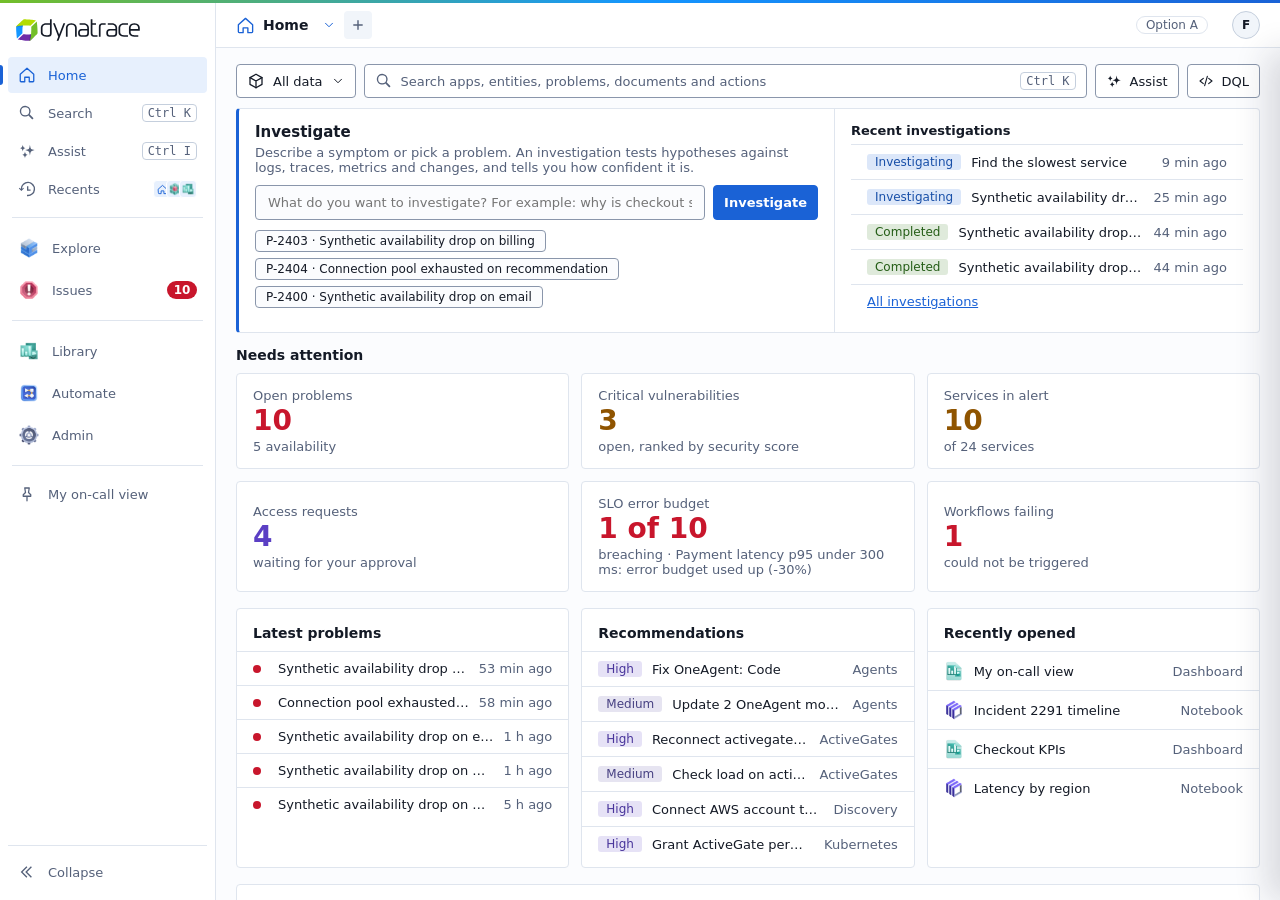
==== commit eae2997a: "Rebuild index-a.html with the key:value search changes Co-Authored-By: Claude Sonnet 5.5 <noreply@an" ====
--- a/site/new/index-a.html
+++ b/site/new/index-a.html
@@ -826,6 +826,16 @@
 .dd-r:hover{background:var(--panel2)}
 .dd-d{font-weight:600}
 .dd-c{color:var(--muted)}
+.kvfind{position:relative}
+.kvmenu{top:calc(100% + 4px);right:0;max-height:340px;overflow:auto}
+.kvmenu .mi{display:flex;justify-content:space-between;gap:12px;width:100%}
+.kvmenu .mi[aria-selected=true]{background:var(--panel2)}
+.kvh{font-size:11.5px;padding:6px 8px 2px;border-top:1px solid var(--line);margin-top:4px}
+.seghint{font-size:12px;margin:0 8px 6px;max-width:250px}
+.exdep line{stroke:var(--accent);stroke-width:1.5;stroke-dasharray:3 3}
+.exdep circle{fill:var(--accent)}
+.exdep text{font-size:10px;fill:var(--accent);paint-order:stroke;stroke:var(--panel);stroke-width:3px}
+.exleg i.dep{background:none;border-left:2px dashed var(--accent);width:0;border-radius:0}
 @media (max-width:900px){.gsearch{width:auto}.gsearch span,.gsearch kbd{display:none}}
 
 /* explorer layout */
@@ -1709,10 +1719,11 @@
   stats:rows=>[SB('Monitors',rows.length),SB('Failing',xc(rows,r=>r.status==='Failing'),{tone:'r',f:['status','Failing'],p:share(rows,r=>r.status==='Failing')}),SB('Availability',xa(rows,'avail').toFixed(1)+'%',{p:1-xa(rows,'avail')/100}),SB('Duration',xms(xa(rows,'dur'))),SB('Locations',xu(rows,'loc'))],
   tl:{w:()=>1,mult:60,bad:r=>r.status==='Failing'?1:0,okL:'Successful runs',badL:'Failed runs',y:'Runs',hist:{k:'dur',label:'Duration',log:1,fmt:xms,noun:'monitors'}}},
  'applications/services':{
+  cols:[C('name','Name','name'),C('type','Type'),C('health','Health','health'),C('fail','Error rate','failpct',{num:1}),C('p50','Median response','ms',{num:1}),C('tput','Requests/min','int',{num:1}),C('ver','Version','mono')],
   facets:[FX('type','Type'),FX('health','Health'),FX('tech','Technology'),RG('fail','Error rate','%'),RG('p50','Median response','ms'),RG('tput','Requests/min','',),FX('ns','Namespace','Metadata'),FX('cl','Cluster','Metadata'),FX('team','Team','Metadata')],
-  more:[XC('ver','Version','mono'),XC('inst','Instances','int',{num:1}),XC('ns','Namespace'),XC('cl','Cluster'),XC('p90','Response p90','ms',{num:1}),XC('p99','Response p99','ms',{num:1}),XC('errs','Errors','int',{num:1}),XC('eps','Endpoints','int',{num:1}),XC('deps','Dependencies','int',{num:1}),XC('team','Team'),XC('since','First seen','ago')],
+  more:[C('tech','Technology'),XC('inst','Instances','int',{num:1}),XC('ns','Namespace'),XC('cl','Cluster'),XC('p90','Response p90','ms',{num:1}),XC('p99','Response p99','ms',{num:1}),XC('errs','Errors','int',{num:1}),XC('eps','Endpoints','int',{num:1}),XC('deps','Dependencies','int',{num:1}),XC('team','Team'),XC('since','First seen','ago')],
   stats:rows=>[SB('Services',rows.length),SB('Critical',xc(rows,r=>r.health==='Critical'),{tone:'r',f:['health','Critical'],p:share(rows,r=>r.health==='Critical')}),SB('Warning',xc(rows,r=>r.health==='Warning'),{tone:'a',f:['health','Warning'],p:share(rows,r=>r.health==='Warning')}),SB('Requests/min',xn(xs(rows,'tput'))),SB('Error rate',xa(rows,'fail').toFixed(1)+'%',{tone:xa(rows,'fail')>1.5?'a':'',p:xa(rows,'fail')/10})],
-  tl:{w:r=>r.tput,mult:1,bad:r=>Math.min(1,r.fail/100),okL:'Successful requests',badL:'Failed requests',y:'Requests / min',hist:{k:'p50',label:'Median response time',log:1,fmt:xms,noun:'services'}}},
+  tl:{deploys:1,w:r=>r.tput,mult:1,bad:r=>Math.min(1,r.fail/100),okL:'Successful requests',badL:'Failed requests',y:'Requests / min',hist:{k:'p50',label:'Median response time',log:1,fmt:xms,noun:'services'}}},
  'applications/errors':{
   facets:[FX('reason','Failure reason'),FX('reqType','Request type'),FX('service','Service'),RG('failures','Errors','',),RG('rate','Rate','%'),FX('code','HTTP status','Metadata'),FX('exc','Exception','Metadata'),FX('trend','Trend','Metadata'),FX('team','Team','Metadata')],
   more:[XC('first','First seen','ago'),XC('lastseen','Last seen','ago'),XC('users','Affected users','int',{num:1}),XC('code','HTTP status','mono'),XC('exc','Exception','mono'),XC('traces','Failed traces','int',{num:1}),XC('trend','Trend'),XC('rel','Release','mono'),XC('team','Team')],
@@ -1871,25 +1882,120 @@
     const tab=findTab(key); const f={};
     Object.entries(tab.init?.f||{}).forEach(([k,v])=>f[k]=new Set(v));
     const nrows=((tab.modes?tab.modes[0]:tab).rows||[]).length;
-    stateMap[key]={q:'',f,sort:null,mode:0,scope:'All',panel:(tab.modes?tab.modes[0]:tab).explorer?innerWidth>=1100:nrows>15&&innerWidth>=1200,closed:new Set(),live:false,cq:'',rng:{},cols:null,wrap:false,tl:'ts',exOpen:true,fsearch:'',fq:{},fmore:new Set(),fhid:new Set(),gclosed:new Set(),colq:''};
+    stateMap[key]={q:'',f,sort:null,mode:0,scope:'All',panel:(tab.modes?tab.modes[0]:tab).explorer?innerWidth>=1100:nrows>15&&innerWidth>=1200,closed:new Set(),live:false,cq:'',rng:{},cols:null,wrap:false,tl:'ts',exOpen:true,fsearch:'',fq:{},fmore:new Set(),fhid:new Set(),gclosed:new Set(),colq:'',kv:[]};
   }
   return stateMap[key];
 }
 const getDef=(tab,s)=>tab.modes?{...tab,...tab.modes[s.mode]}:tab;
 const scopeOk=(r,sc)=>sc==='All'?!r.trash:sc==='Mine'?r.mine&&!r.trash:sc==='Shared with me'?r.shared&&!r.trash:sc==='Ready-made'?r.ready&&!r.trash:sc==='Favorites'?r.fav&&!r.trash:sc==='Trash'?r.trash:true;
 function filtered(def,s,except,ignoreScope){
-  const q=s.q.trim().toLowerCase(); const keys=def.search||['name'];
+  const q=s.q.trim().toLowerCase(); const keys=def.search||['name'],words=q?kvWords(q):[];
   return def.rows.filter(r=>{
     if(def.scoped!==false&&!segOK(r))return false;
     if(def.tk&&!s.live){const {to,from}=tfRange(),v=r[def.tk];if(!((v>=to&&v<=from)||(def.tkOpen&&def.tkOpen(r,to))))return false}
     if(def.scopes&&!ignoreScope&&!scopeOk(r,s.scope))return false;
-    if(q&&!keys.some(k=>String(r[k]??'').toLowerCase().includes(q)))return false;
+    for(const w of words){const hit=keys.some(k=>String(r[k]??'').toLowerCase().includes(w.w));if(hit===w.neg)return false}
+    for(const t of s.kv||[]){if(t.k===except)continue;const v=String(r[t.k]??'').toLowerCase(),hit=t.vals.some(x=>x.m==='eq'?v===x.v:x.m==='wild'?x.re.test(v):v.includes(x.v));if(hit===t.neg)return false}
     if(s.cq&&!exText(def,r).includes(s.cq.trim().toLowerCase()))return false;
     for(const [k,rg] of Object.entries(s.rng||{})){if(k===except)continue;const v=+r[k];if(rg.min!==''&&v<+rg.min)return false;if(rg.max!==''&&v>+rg.max)return false}
     for(const [k,set] of Object.entries(s.f)) if(k!==except&&set.size&&!set.has(String(r[k])))return false;
     return true;
   });
 }
+
+/* ---------- key:value search in filter boxes ---------- */
+const KV_ALIAS={service:['service','source','svc'],env:['seg'],environment:['seg'],status:['status','level','health','state'],host:['host','hostname'],version:['ver','version'],team:['team','owner'],namespace:['ns'],kube_namespace:['ns'],cluster:['cluster','cl'],level:['level'],type:['type','kind'],duration:['dur','duration'],error:['fail'],'http.status_code':['code','httpStatus'],trace_id:['id']};
+const kvSlug=l=>String(l).toLowerCase().replace(/[^a-z0-9]+/g,'_').replace(/^_|_$/g,'');
+function kvFields(def){
+  const out=[],seen=new Set(),add=(k,label)=>{if(!k||!label||seen.has(k))return;seen.add(k);out.push({k,label,slug:kvSlug(label)})};
+  (def.facets||[]).forEach(f=>add(f.k,f.label));
+  [...(def.cols||[]),...(def.more||[])].forEach(c=>{if(!['star','action','approve'].includes(c.type))add(c.k,c.label)});
+  return out;
+}
+function kvKey(def,raw){
+  const k=String(raw).replace(/^@/,'').toLowerCase(),F=kvFields(def),has=x=>F.find(f=>f.k===x);
+  return F.find(f=>f.slug===k)||F.find(f=>f.k.toLowerCase()===k)||(KV_ALIAS[k]||[]).map(has).find(Boolean)||(k==='service'&&cur.tab.id==='services'?has('name'):null)||null;
+}
+const kvWords=q=>[...String(q).matchAll(/(-?)"([^"]*)"?|(-?)(\S+)/g)].map(m=>m[2]!==undefined?{neg:!!m[1],w:m[2].toLowerCase()}:{neg:!!m[3],w:m[4].toLowerCase()}).filter(x=>x.w);
+const kvQuote=v=>/[\s()":]/.test(v)||v===''?`"${String(v).replace(/"/g,'')}"`:v;
+function kvParse(def,text){
+  const out={f:{},rng:{},kv:[],free:[]},re=/(-?)([@\w.\-]+):(\([^)]*\)?|"[^"]*"?|\S*)|(-?"[^"]*"?)|(\S+)/g;let m;
+  while((m=re.exec(text))){
+    if(m[4]!==undefined||m[5]!==undefined){out.free.push(m[4]??m[5]);continue}
+    const fld=kvKey(def,m[2]);
+    if(!fld){out.free.push(m[0]);continue}
+    const raw=m[3],neg=!!m[1];if(!raw||raw==='"'||raw==='(')continue;
+    const rg=raw.match(/^(>=|<=|>|<)(-?[\d.]+)/)||raw.match(/^(-?[\d.]+)\.\.(-?[\d.]+)/);
+    if(rg&&!neg){const r=out.rng[fld.k]||(out.rng[fld.k]={min:'',max:''});if(rg[1][0]==='>')r.min=String(parseFloat(rg[2]));else if(rg[1][0]==='<')r.max=String(parseFloat(rg[2]));else{r.min=String(parseFloat(rg[1]));r.max=String(parseFloat(rg[2]))}continue}
+    const vals=(raw[0]==='('?raw.replace(/^\(|\)$/g,'').split(/\s+OR\s+|\s*,\s*|\s+/i):[raw]).map(v=>v.replace(/^"|"$/g,'')).filter(v=>v&&v.toUpperCase()!=='OR');
+    if(!vals.length)continue;
+    const canon=new Map();def.rows.forEach(r=>{const v=r[fld.k];if(v!=null&&v!=='')canon.set(String(v).toLowerCase(),String(v))});
+    const isFacet=(def.facets||[]).some(f=>f.k===fld.k&&!f.range);
+    if(!neg&&isFacet&&vals.every(v=>canon.has(v.toLowerCase()))){const set=out.f[fld.k]||(out.f[fld.k]=new Set());vals.forEach(v=>set.add(canon.get(v.toLowerCase())));continue}
+    out.kv.push({k:fld.k,label:fld.label,slug:fld.slug,neg,raw,vals:vals.map(v=>{const l=v.toLowerCase();return v.includes('*')?{m:'wild',v:l,o:v,re:new RegExp('^'+l.replace(/[.+?^${}()|[\]\\]/g,'\\$&').replace(/\*/g,'.*')+'$')}:canon.has(l)?{m:'eq',v:l,o:canon.get(l)}:{m:'sub',v:l,o:v}})});
+  }
+  out.free=out.free.join(' ');return out;
+}
+function kvCompose(def,s){
+  const F=kvFields(def),slug=k=>(F.find(f=>f.k===k)||{slug:k}).slug,out=[];
+  Object.entries(s.f).forEach(([k,set])=>{if(!set.size)return;const vs=[...set];out.push(`${slug(k)}:${vs.length>1?`(${vs.map(kvQuote).join(' OR ')})`:kvQuote(vs[0])}`)});
+  Object.entries(s.rng||{}).forEach(([k,r])=>{const a=r.min!==''&&r.min!=null,b=r.max!==''&&r.max!=null;if(a&&b)out.push(`${slug(k)}:${r.min}..${r.max}`);else if(a)out.push(`${slug(k)}:>=${r.min}`);else if(b)out.push(`${slug(k)}:<=${r.max}`)});
+  (s.kv||[]).forEach(t=>out.push(`${t.neg?'-':''}${t.slug}:${t.raw}`));
+  if(s.q.trim())out.push(s.q.trim());
+  return out.join(' ');
+}
+function kvExample(def){
+  const f=(def.facets||[]).find(x=>!x.range);if(!f)return '';
+  const c={};def.rows.forEach(r=>{const v=r[f.k];if(v!=null&&v!=='')c[v]=(c[v]||0)+1});
+  const top=Object.entries(c).sort((a,b)=>b[1]-a[1])[0];return top?`, try ${kvSlug(f.label)}:${kvQuote(String(top[0]))}`:'';
+}
+function kvInput(el){
+  const {s,def}=ui,p=kvParse(def,el.value);s.f=p.f;s.rng=p.rng;s.kv=p.kv;s.q=p.free;
+  updateAll();kvSuggest(el);
+  const dm=$('#dqlmenu');if(dm&&!dm.hidden)drawDql();
+}
+let kvSel=0,kvItems=[];
+function kvTok(el){const v=el.value,c=el.selectionStart??v.length;let a=c;while(a>0&&!/\s/.test(v[a-1]))a--;return{a,b:c,t:v.slice(a,c)}}
+function kvSuggest(el){
+  const m=$('#kvmenu');if(!m||!ui)return;
+  const {def,s}=ui,{t}=kvTok(el),neg=t.startsWith('-'),tt=neg?t.slice(1):t,i=tt.indexOf(':'),pre=neg?'-':'';let items=[];
+  if(i>0){
+    const key=tt.slice(0,i),fld=kvKey(def,key);
+    if(fld){
+      const num=(def.facets||[]).some(f=>f.k===fld.k&&f.range)||[...(def.cols||[]),...(def.more||[])].some(c=>c.k===fld.k&&c.num);
+      if(num&&!tt.slice(i+1))items=[['>','greater than'],['<','less than'],['10..100','between two values']].map(([o,h])=>({ins:`${key}:${o}`,label:`${key}:${o}${o.length<2?'N':''}`,hint:h,keep:o.length<2}));
+      else if(!num){
+        const q=tt.slice(i+1).replace(/^"/,'').toLowerCase(),cnt={};
+        filtered(def,s,fld.k).forEach(r=>{const v=String(r[fld.k]??'');if(v)cnt[v]=(cnt[v]||0)+1});
+        items=Object.entries(cnt).filter(([v])=>v.toLowerCase().includes(q)).sort((a,b)=>b[1]-a[1]).slice(0,8).map(([v,n])=>({ins:`${pre}${key}:${kvQuote(v)} `,label:v,hint:n.toLocaleString()}));
+      }
+    }
+  }else if(tt.length){
+    const q=tt.toLowerCase(),F=kvFields(def);
+    const keys=[...F.map(f=>({k:f.slug,hint:f.label})),...Object.keys(KV_ALIAS).filter(a=>!F.some(f=>f.slug===a)&&kvKey(def,a)).map(a=>({k:a,hint:`Same as ${kvKey(def,a).slug}`}))];
+    items=keys.filter(x=>x.k.startsWith(q)).slice(0,6).map(x=>({ins:`${pre}${x.k}:`,label:`${pre}${x.k}:`,hint:x.hint,keep:1}));
+  }
+  kvItems=items;kvSel=0;
+  if(!items.length||document.activeElement!==el){m.hidden=true;el.setAttribute('aria-expanded','false');return}
+  m.innerHTML=items.map((x,j)=>`<button class="mi" role="option" tabindex="-1" data-kvs="${j}" aria-selected="${j===kvSel}"><span class="mono">${esc(x.label)}</span><span class="muted">${esc(x.hint)}</span></button>`).join('')+`<div class="kvh muted">Tab or Enter completes. -key:value excludes. key:(a OR b) matches either.</div>`;
+  m.hidden=false;el.setAttribute('aria-expanded','true');
+}
+function kvAccept(el,j){
+  const x=kvItems[j];if(!x)return false;
+  const {a,b}=kvTok(el),v=el.value,rest=v.slice(b).replace(/^\S*/,'');
+  el.value=v.slice(0,a)+x.ins+rest;const c=a+x.ins.length;el.setSelectionRange(c,c);kvInput(el);return true;
+}
+function kvMove(d){const m=$('#kvmenu');kvSel=(kvSel+d+kvItems.length)%kvItems.length;m.querySelectorAll('[data-kvs]').forEach((b,j)=>b.setAttribute('aria-selected',j===kvSel))}
+document.addEventListener('keydown',e=>{
+  if(e.target.id!=='q'||!ui)return;const m=$('#kvmenu');if(!m||m.hidden)return;
+  if(e.key==='ArrowDown'||e.key==='ArrowUp'){e.preventDefault();e.stopPropagation();kvMove(e.key==='ArrowDown'?1:-1)}
+  else if(e.key==='Enter'||e.key==='Tab'){if(kvAccept(e.target,kvSel)){e.preventDefault();e.stopPropagation()}}
+  else if(e.key==='Escape'){e.preventDefault();e.stopPropagation();m.hidden=true}
+},true);
+document.addEventListener('mousedown',e=>{const b=e.target.closest&&e.target.closest('[data-kvs]');if(!b)return;e.preventDefault();kvAccept($('#q'),+b.dataset.kvs)});
+document.addEventListener('focusin',e=>{if(e.target.id==='q'&&ui)kvSuggest(e.target)});
+document.addEventListener('focusout',e=>{if(e.target.id==='q'){const m=$('#kvmenu');if(m)m.hidden=true}});
+document.addEventListener('click',e=>{if(e.target.id==='q'&&ui)kvSuggest(e.target)});
 
 /* ---------- formatting ---------- */
 const TONE={Healthy:'g',Success:'g',Pass:'g','Up to date':'g',Monitored:'g',Enabled:'g',Active:'g',OK:'g',Warning:'a',Medium:'a','Update available':'a',Paused:'a',Running:'b',Muted:'n',Closed:'n',Disabled:'n',Resolved:'n',Low:'n',DEBUG:'n',INFO:'n',Critical:'r',Failing:'r',Error:'r',ERROR:'r',Fail:'r',High:'r',Gap:'r','Failed to trigger':'r',Open:'r',WARN:'a',Pending:'a',Approved:'g',Denied:'n',Satisfied:'g',Tolerating:'a',Frustrated:'r',Investigating:'b',Completed:'g',Cancelled:'n',Confirmed:'g',Likely:'b',Inconclusive:'a',Good:'g','Needs review':'a',Poor:'r',Hallucination:'r','PII leak':'r',Toxicity:'r','Prompt injection':'a',Refusal:'n',Failed:'r','Breaching':'r','At risk':'a','On track':'g',Development:'b',Live:'g',Complete:'n',Archived:'n',Released:'a',Unused:'a',Unknown:'n','Not stale':'n'};
@@ -1934,6 +2040,7 @@
   const key=`${app}/${tab}`; const s=st(key);
   if(o.f){s.f={};Object.entries(o.f).forEach(([k,v])=>s.f[k]=new Set(v))}
   if(o.q!==undefined)s.q=o.q;
+  if(o.f||o.q!==undefined)s.kv=[];
   if(o.mode!==undefined)s.mode=o.mode;
   if(o.q!==undefined||o.f)s.scope='All';
   const h=`#/${app}/${tab}${o.id?'/'+encodeURIComponent(o.id):''}`;
@@ -2025,7 +2132,7 @@
   host.innerHTML=`
    ${def.header?'<div id="phead"></div>':''}
    ${def.kpis?'<div class="kpis" id="kpis"></div>':''}
-   ${scopeBar(`<label class="find"><svg class="i fill" viewBox="0 0 20 20" aria-hidden="true"><path d="M11.525 12.855a6 6 0 1 1 1.4-1.429l3.816 3.817a1 1 0 0 1-1.415 1.414zM12.498 8a4.5 4.5 0 1 0-9 0 4.5 4.5 0 0 0 9 0"/></svg><input id="q" placeholder="Filter ${esc(noun)}" value="${esc(s.q)}" autocomplete="off" aria-label="Filter ${esc(noun)}"><button class="btn ghost clr" id="qclear" aria-label="Clear filter">×</button><kbd>/</kbd></label>`,false,extra)}
+   ${scopeBar(`<label class="find kvfind"><svg class="i fill" viewBox="0 0 20 20" aria-hidden="true"><path d="M11.525 12.855a6 6 0 1 1 1.4-1.429l3.816 3.817a1 1 0 0 1-1.415 1.414zM12.498 8a4.5 4.5 0 1 0-9 0 4.5 4.5 0 0 0 9 0"/></svg><input id="q" placeholder="Filter ${esc(noun)}${kvExample(def)}" value="${esc(s.q)}" autocomplete="off" spellcheck="false" aria-label="Filter ${esc(noun)}. Type key:value to filter by a field." aria-autocomplete="list" aria-controls="kvmenu"><button class="btn ghost clr" id="qclear" aria-label="Clear filter">×</button><kbd>/</kbd><div class="menu kvmenu" id="kvmenu" role="listbox" hidden></div></label>`,false,extra)}
    ${def.scopes?`<div class="scopes" id="scopes" role="group" aria-label="Show"></div>`:''}
    <div class="statusrow ${def.explorer?'ex':''}"><span class="muted" id="rc" ${def.explorer?'hidden':''}></span><div class="chips" id="chips"></div></div>
    ${def.explorer?exMarkup(s,def,noun,hasF):`<div class="split ${s.panel&&hasF?'':'nopanel'}"><aside class="facets" id="facets" aria-label="Filters"></aside><div class="gridwrap" id="grid"></div></div>`}`;
@@ -2040,7 +2147,9 @@
   s.limit=PAGE();
   const chips=[];Object.entries(s.f).forEach(([k,set])=>set.forEach(v=>{const lab=def.facets.find(f=>f.k===k)?.label||k;chips.push(`<button class="chip" data-k="${esc(k)}" data-v="${esc(v)}" aria-label="Remove filter ${esc(lab)} ${esc(v)}">${esc(lab)}: ${esc(v)} <span aria-hidden="true">×</span></button>`)}));
   Object.entries(s.rng||{}).forEach(([k,r])=>{const lab=def.facets.find(f=>f.k===k)?.label||k;chips.push(`<button class="chip" data-crng="${esc(k)}" aria-label="Remove filter ${esc(lab)}">${esc(lab)}: ${esc(r.min||'…')} – ${esc(r.max||'…')} <span aria-hidden="true">×</span></button>`)});
+  (s.kv||[]).forEach((t,i)=>chips.push(`<button class="chip" data-kvi="${i}" aria-label="Remove filter ${esc(t.label)} ${esc(t.raw)}">${esc(t.label)}: ${t.neg?'not ':''}${esc(t.raw)} <span aria-hidden="true">×</span></button>`));
   $('#chips').innerHTML=chips.join('')+(chips.length>1?`<button class="chip clear" id="clearall">Clear all</button>`:'');
+  const qi=$('#q');if(qi&&document.activeElement!==qi)qi.value=kvCompose(def,s);
   renderFacets(); updateGrid();
   if(def.explorer)exPanel(filtered(def,s));
 }
@@ -2171,7 +2280,7 @@
     const bw=pw/n,Y=v=>mt+ph*(1-v/mx),rate=cfg.badL?tot.map((t,i)=>t?bad[i]/t*100:0):null,rm=rate?Math.min(100,niceMax(Math.max(1,...rate)*1.25)):0,YR=v=>mt+ph*(1-v/rm);
     body=`<g class="exax">${yAxis(mx,xn)}${rate?[0,1].map(t=>`<text class="exr" x="${W-mr+5}" y="${mt+ph*(1-t)+4}" text-anchor="start">${Math.round(rm*t)}%</text>`).join(''):''}${(W<520?[0,2,4]:[0,1,2,3,4]).map(k=>`<text x="${ml+pw*k/4}" y="${H-4}" text-anchor="${k?k<4?'middle':'end':'start'}">${esc(fmtT(from-(from-to)*k/4))}</text>`).join('')}</g>`+
      tot.map((t,i)=>`<g><title>${esc(fmtT(from-(from-to)*(i+.5)/n))}: ${xn(t)} ${esc((cfg.y||'').toLowerCase())}${bad[i]>0&&cfg.badL?` (${xn(bad[i])} ${esc(cfg.badL.toLowerCase())}, ${(rate?rate[i]:0).toFixed(1)}%)`:''}</title><rect class="exb" x="${(ml+i*bw+bw*.14).toFixed(1)}" y="${Y(bad[i]).toFixed(1)}" width="${(bw*.72).toFixed(1)}" height="${(ph*bad[i]/mx).toFixed(1)}"/><rect class="exo" x="${(ml+i*bw+bw*.14).toFixed(1)}" y="${Y(t).toFixed(1)}" width="${(bw*.72).toFixed(1)}" height="${(ph*ok[i]/mx).toFixed(1)}"/></g>`).join('')+
-     (rate?`<polyline class="exln" fill="none" points="${rate.map((v,i)=>`${(ml+i*bw+bw/2).toFixed(1)},${YR(v).toFixed(1)}`).join(' ')}"/>`:'');
+     (rate?`<polyline class="exln" fill="none" points="${rate.map((v,i)=>`${(ml+i*bw+bw/2).toFixed(1)},${YR(v).toFixed(1)}`).join(' ')}"/>`:'')+exDepSvg(rows,cfg,ml,pw,mt,ph,to,from);
   }else{
     const hc=cfg.hist,log=!!hc.log,T=v=>log?Math.log10(Math.max(v,1)):v,pts=rows.map(r=>({v:+r[hc.k]||0,b:cfg.bad(r)>=.5})).sort((a,b)=>a.v-b.v);
     if(!pts.length){body=`<text x="${W/2}" y="${H/2}" text-anchor="middle" fill="var(--muted)">No data in this selection</text>`}
@@ -2186,7 +2295,7 @@
     }
   }
   svg.innerHTML=body;
-  $('#exleg').innerHTML=(cfg.badL?`<div><i style="background:var(--r)"></i>${esc(cfg.badL)}</div>`:'')+(cfg.okL?`<div><i style="background:var(--g);opacity:.6"></i>${esc(cfg.okL)}</div>`:'')+(!hist&&cfg.badL?`<div><i class="ln"></i>${esc('Share of '+cfg.badL.toLowerCase())}</div>`:'')
+  $('#exleg').innerHTML=(cfg.badL?`<div><i style="background:var(--r)"></i>${esc(cfg.badL)}</div>`:'')+(cfg.okL?`<div><i style="background:var(--g);opacity:.6"></i>${esc(cfg.okL)}</div>`:'')+(!hist&&cfg.badL?`<div><i class="ln"></i>${esc('Share of '+cfg.badL.toLowerCase())}</div>`:'')+(!hist&&cfg.deploys&&exDeps(rows).length?'<div><i class="dep"></i>Deployment</div>':'')
 }
 
 /* table */
@@ -2213,7 +2322,7 @@
 function exAction(a){
   const {s,def}=ui;
   if(a==='cols'){s.cols=null;updateGrid()}
-  else if(a==='reset'){s.f={};s.rng={};s.q='';s.cq='';const q=$('#q'),c=$('#cq');if(q)q.value='';if(c)c.value='';updateAll()}
+  else if(a==='reset'){s.f={};s.rng={};s.kv=[];s.q='';s.cq='';const q=$('#q'),c=$('#cq');if(q)q.value='';if(c)c.value='';updateAll()}
   else if(a==='csv'){const {vis}=exCols(def,s),q=v=>`"${String(v??'').replace(/"/g,'""')}"`,txt=[vis.map(c=>q(c.label)).join(','),...ui.rowsView.map(r=>vis.map(c=>q(r[c.k])).join(','))].join('\n'),l=document.createElement('a');l.href=URL.createObjectURL(new Blob([txt],{type:'text/csv'}));l.download=`${cur.tab.id}.csv`;l.click();toast(`Exported ${ui.rowsView.length} rows`)}
 }
 function exClick(T,e){
@@ -2301,8 +2410,8 @@
   const showDql=hasDql(),showX=hasExplain();
   if(!input&&!extra&&!showSeg&&!showTime&&!showDql&&!showX)return '';
   const segs=['all',...SEGS],chev=svgI(ICO.chev,'style="width:14px;height:14px"');
-  const seg=showSeg?`<div class="pop"><button class="pickbtn" data-pop="segmenu" aria-haspopup="listbox" aria-expanded="false" aria-label="Segment: ${G.seg==='all'?'none':esc(G.seg)}" title="Segment">${svgI(ICO.cube)}${G.seg==='all'?'':`<span class="segname">${esc(G.seg)}</span>`}${chev}</button>
-    <div class="menu" id="segmenu" hidden><h5>Segments</h5><input class="msearch" placeholder="Search segments" aria-label="Search segments">${segs.map(x=>`<button class="mi" role="option" data-seg="${x}" aria-checked="${x===G.seg}"><i></i>${x==='all'?'No segment (all data)':esc(x)}</button>`).join('')}</div></div>`:'';
+  const seg=showSeg?`<div class="pop"><button class="pickbtn" data-pop="segmenu" aria-haspopup="listbox" aria-expanded="false" aria-label="Segment: ${G.seg==='all'?'none':esc(G.seg)}" title="Segment">${svgI(ICO.cube)}<span class="segname">${G.seg==='all'?'All data':esc(G.seg)}</span>${chev}</button>
+    <div class="menu" id="segmenu" hidden><h5>Segments</h5><p class="seghint muted">A segment filters every view, for example by environment or team.</p><input class="msearch" placeholder="Search segments" aria-label="Search segments">${segs.map(x=>`<button class="mi" role="option" data-seg="${x}" aria-checked="${x===G.seg}"><i></i>${x==='all'?'No segment (all data)':esc(x)}</button>`).join('')}</div></div>`:'';
   const dqlBtn=showDql?`<div class="pop"><button class="pickbtn" data-pop="dqlmenu" aria-haspopup="dialog" aria-expanded="false" title="Show this view as a DQL query">${svgI('<path d="M8 8l-5 4 5 4M16 8l5 4-5 4M14 5l-4 14"/>','style="width:16px;height:16px"')}DQL</button><div class="menu right dqlpop" id="dqlmenu" hidden></div></div>`:'';
   const xBtn=showX?`<button class="pickbtn" data-vx aria-pressed="${viewXp}" title="Ask Assist about this view">${svgI(SPARK,'style="width:16px;height:16px"')}Assist</button>`:'';
   const time=showTime?`<div class="tgrp"><div class="pop"><button class="pickbtn" data-pop="tfmenu" aria-haspopup="listbox" aria-expanded="false">${svgI('<circle cx="12" cy="12" r="8"/><path d="M12 8v4l3 2"/>','style="width:16px;height:16px"')}${esc(tfLabel())}${chev}</button>
@@ -2563,7 +2672,7 @@
 }
 function applyView(v){
   const {s,tab}=ui;
-  s.q=v.q||'';s.f={};Object.entries(v.f||{}).forEach(([k,a])=>{s.f[k]=new Set(a)});s.sort=v.sort||null;
+  s.q=v.q||'';s.kv=[];s.f={};Object.entries(v.f||{}).forEach(([k,a])=>{s.f[k]=new Set(a)});s.sort=v.sort||null;
   if(v.scope)s.scope=v.scope;
   if(v.mode!==undefined&&v.mode!==s.mode){s.mode=v.mode;renderTable(tab,$('#body'));return}
   const q=$('#q');if(q)q.value=s.q;updateAll();
@@ -3031,7 +3140,10 @@
   if(s){
     Object.entries(s.f).forEach(([k,set])=>{if(!set.size)return;const m=(cfg.map||{})[k];const fld=m?m[0]:k,tr=m?m[1]:(v=>v);const vals=[...set].map(v=>{const o=tr(v);return o==='true'||o==='false'?o:`"${o}"`});
       lines.push(vals.length===1?`filter ${fld} == ${vals[0]}`:`filter in(${fld}, ${vals.join(', ')})`)});
-    if(s.q.trim())lines.push(`filter contains(${cfg.search||'name'}, "${s.q.trim().replace(/"/g,'\\"')}", caseSensitive:false)`);
+    const fq=(k,m)=>m?m[0]:k,dq=v=>String(v).replace(/"/g,'\\"');
+    Object.entries(s.rng||{}).forEach(([k,r])=>{const fld=fq(k,(cfg.map||{})[k]);if(r.min!==''&&r.min!=null)lines.push(`filter ${fld} >= ${r.min}`);if(r.max!==''&&r.max!=null)lines.push(`filter ${fld} <= ${r.max}`)});
+    (s.kv||[]).forEach(t=>{const m=(cfg.map||{})[t.k],fld=fq(t.k,m),ex=t.vals.map(x=>x.m==='eq'?`${fld} == "${dq(m?m[1](x.o):x.o)}"`:x.m==='wild'?`matchesValue(${fld}, "${dq(x.o)}")`:`contains(${fld}, "${dq(x.o)}", caseSensitive:false)`),e=ex.length>1?`(${ex.join(' or ')})`:ex[0];lines.push(`filter ${t.neg?`not ${ex.length>1?e:`(${e})`}`:e}`)});
+    kvWords(s.q.trim()).forEach(w=>lines.push(`filter ${w.neg?'not ':''}contains(${cfg.search||'name'}, "${dq(w.w)}", caseSensitive:false)`));
     if(cfg.scopeMap){const sc=cfg.scopeMap[s.scope];lines.push(`filter ${sc||cfg.def}`)}
   }
   (cfg.tail||[]).forEach(x=>lines.push(x));
@@ -3134,8 +3246,12 @@
  'Connection pool exhausted':x=>({sum:`${x.e} has run out of database connections. ${x.n} requests waited for a free connection, and response times rose with the queue. Connections are held longer since release ${x.ver}.`,cause:`Release ${x.ver} holds database connections too long`,why:`Pool usage hit its limit right after the deployment while request volume stayed flat.`,conf:'Medium',metric:`Pool usage reached 100% (limit 50).`,steps:[['Roll back ${E}','rollback'],['Raise the pool size','request'],['Open runbook','runbook']]})
 };
 /* root cause per problem for the list and details panel. Same values as explainX, without calling rnd() */
-const probVer=p=>{const r=seedRng(p.id);for(let i=0;i<6;i++)r();const n=(a,b)=>a+Math.floor(r()*(b-a+1));return `${n(2,4)}.${n(1,20)}.${n(0,9)}`};
-PROB.forEach(p=>{const t=(XT[p.name]||XT['Failure rate increase'])({e:p.entity,ver:probVer(p)});p.cause=t.cause;p.conf=t.conf;p.why=t.why});
+const probRel=p=>{const r=seedRng(p.id),n=(a,b)=>a+Math.floor(r()*(b-a+1));for(let i=0;i<5;i++)r();const mins=n(4,38);return{mins,ver:`${n(2,4)}.${n(1,20)}.${n(0,9)}`}};
+PROB.forEach(p=>{const t=(XT[p.name]||XT['Failure rate increase'])({e:p.entity,ver:probRel(p).ver});p.cause=t.cause;p.conf=t.conf;p.why=t.why});
+/* a service runs the release its newest release-related problem names */
+[...PROB].sort((a,b)=>b.started-a.started).forEach(p=>{const sv=SERVICES.find(r=>r.name===p.entity&&r.type==='Service');if(sv&&/release/i.test(p.cause))sv.ver=probRel(p).ver});
+function exDeps(rows){const {to,from}=tfRange(),names=new Set(rows.map(r=>r.name)),seen=new Set();return PROB.filter(p=>names.has(p.entity)&&/release/i.test(p.cause)).map(p=>{const r=probRel(p);return{svc:p.entity,ver:r.ver,m:p.started+r.mins,after:r.mins,pid:p.id}}).filter(d=>d.m>=to&&d.m<=from&&!seen.has(d.svc+d.ver)&&seen.add(d.svc+d.ver)).sort((a,b)=>b.m-a.m).slice(0,5)}
+function exDepSvg(rows,cfg,ml,pw,mt,ph,to,from){if(!cfg.deploys)return'';const d=exDeps(rows);return d.map(x=>{const X=ml+pw*(from-x.m)/(from-to),end=X>ml+pw-90;return `<g class="exdep"><title>Deployed ${esc(x.svc)} ${esc(x.ver)}, ${fmtAgo(x.m)}. ${esc(x.pid)} started ${x.after} min later.</title><line x1="${X.toFixed(1)}" x2="${X.toFixed(1)}" y1="${mt}" y2="${mt+ph}"/><circle cx="${X.toFixed(1)}" cy="${mt+3}" r="3.5"/>${d.length<=3?`<text x="${(end?X-6:X+6).toFixed(1)}" y="${mt+7}" text-anchor="${end?'end':'start'}">${esc(x.svc)} ${esc(x.ver)}</text>`:''}</g>`}).join('')}
 function explainBuild(p){
   const x=explainX(p),t=(XT[p.name]||XT['Failure rate increase'])(x);
   t.steps=t.steps.map(([l,k])=>[l.replace('${E}',x.e),k]);
@@ -4270,7 +4386,7 @@
   const {s,tab,def}=ui;
   if(def.explorer&&exClick(T,e))return;
   if(T.closest('#cqclear')){const c=$('#cq');if(c){c.value='';ui.s.cq='';updateAll();c.focus()}return}
-  if(T.closest('#qclear')){s.q='';const q=$('#q');q.value='';updateAll();q.focus();return}
+  if(T.closest('#qclear')){s.q='';s.f={};s.rng={};s.kv=[];const q=$('#q');q.value='';updateAll();q.focus();return}
   const vw=T.closest('[data-view]');if(vw){const k=vw.dataset.view,v=k[0]==='p'?tab.views[+k.slice(1)]:userViews[vkey()][+k.slice(1)];$$('.menu').forEach(m=>{m.hidden=true});applyView(v);toast(`View: ${v.name}`);return}
   const vd=T.closest('[data-vdel]');if(vd){userViews[vkey()].splice(+vd.dataset.vdel,1);saveUV();drawViewMenu();return}
   if(T.closest('[data-vsave]')){const n=$('#vname').value.trim();if(!n){toast('Name the view first');$('#vname').focus();return}saveView(n);toast(`Saved view “${n}”`);drawViewMenu();return}
@@ -4281,10 +4397,11 @@
     if(k==='doc')createDoc(v,'');
     else{s.q='';s.f={};s.scope='All';createWorkflow()}
     return}
-  const md=T.closest('[data-mode]');if(md){s.mode=+md.dataset.mode;s.f={};s.sort=null;s.cols=null;s.rng={};s.cq='';s.fq={};s.fmore=new Set();renderTable(tab,$('#body'));return}
+  const md=T.closest('[data-mode]');if(md){s.mode=+md.dataset.mode;s.f={};s.kv=[];s.sort=null;s.cols=null;s.rng={};s.cq='';s.fq={};s.fmore=new Set();renderTable(tab,$('#body'));return}
   const sc=T.closest('[data-scope]');if(sc){s.scope=sc.dataset.scope;updateAll();return}
   const chip=T.closest('.chip[data-k]');if(chip){s.f[chip.dataset.k]?.delete(chip.dataset.v);updateAll();return}
-  if(T.closest('#clearall')||T.closest('#reset')){s.f={};s.q='';s.rng={};s.cq='';const q=$('#q');if(q)q.value='';const cq=$('#cq');if(cq)cq.value='';updateAll();return}
+  const kvi=T.closest('[data-kvi]');if(kvi&&ui){ui.s.kv.splice(+kvi.dataset.kvi,1);updateAll();return}
+  if(T.closest('#clearall')||T.closest('#reset')){s.f={};s.q='';s.rng={};s.kv=[];s.cq='';const q=$('#q');if(q)q.value='';const cq=$('#cq');if(cq)cq.value='';updateAll();return}
   if(T.closest('#livebtn')){s.live=!s.live;renderTable(tab,$('#body'));return}
   const ap=T.closest('[data-apr]');if(ap){const r=ui.rowsView[+ap.dataset.apr];r.status=ap.dataset.v;toast(`${ap.dataset.v}: ${r.requester}, ${r.name}`);renderHead();updateAll();return}
   if(T.closest('[data-more]')){s.limit=(s.limit||PAGE())+PAGE();updateGrid();return}
@@ -4329,7 +4446,7 @@
     if(e.target.dataset.fq!==undefined){s.fq[e.target.dataset.fq]=e.target.value;exFacets();return}
     if(e.target.id==='excq'){s.colq=e.target.value;drawColMenu();const i=$('#excq');i.focus();i.setSelectionRange(i.value.length,i.value.length);return}
   }
-  if(e.target.id==='q'&&ui){ui.s.q=e.target.value;updateAll()}
+  if(e.target.id==='q'&&ui){kvInput(e.target)}
 });
 document.addEventListener('toggle',e=>{if(!ui)return;if(e.target.matches('.fg')){const k=e.target.dataset.k;e.target.open?ui.s.closed.delete(k):ui.s.closed.add(k)}else if(e.target.matches('.exg')){const g=e.target.dataset.g;e.target.open?ui.s.gclosed.delete(g):ui.s.gclosed.add(g)}else if(e.target.matches('.exf')){const k=e.target.dataset.k;e.target.open?ui.s.closed.delete(k):ui.s.closed.add(k)}else if(e.target.matches('.ph-wrap'))ui.s.hideHead=!e.target.open},true);
 document.addEventListener('mousedown',e=>{const m=e.target.closest&&e.target.closest('#sxm');if(!m)return;sxDrag={x:e.clientX,y:e.clientY,l:m.scrollLeft,t:m.scrollTop,m};sxDragMoved=false});
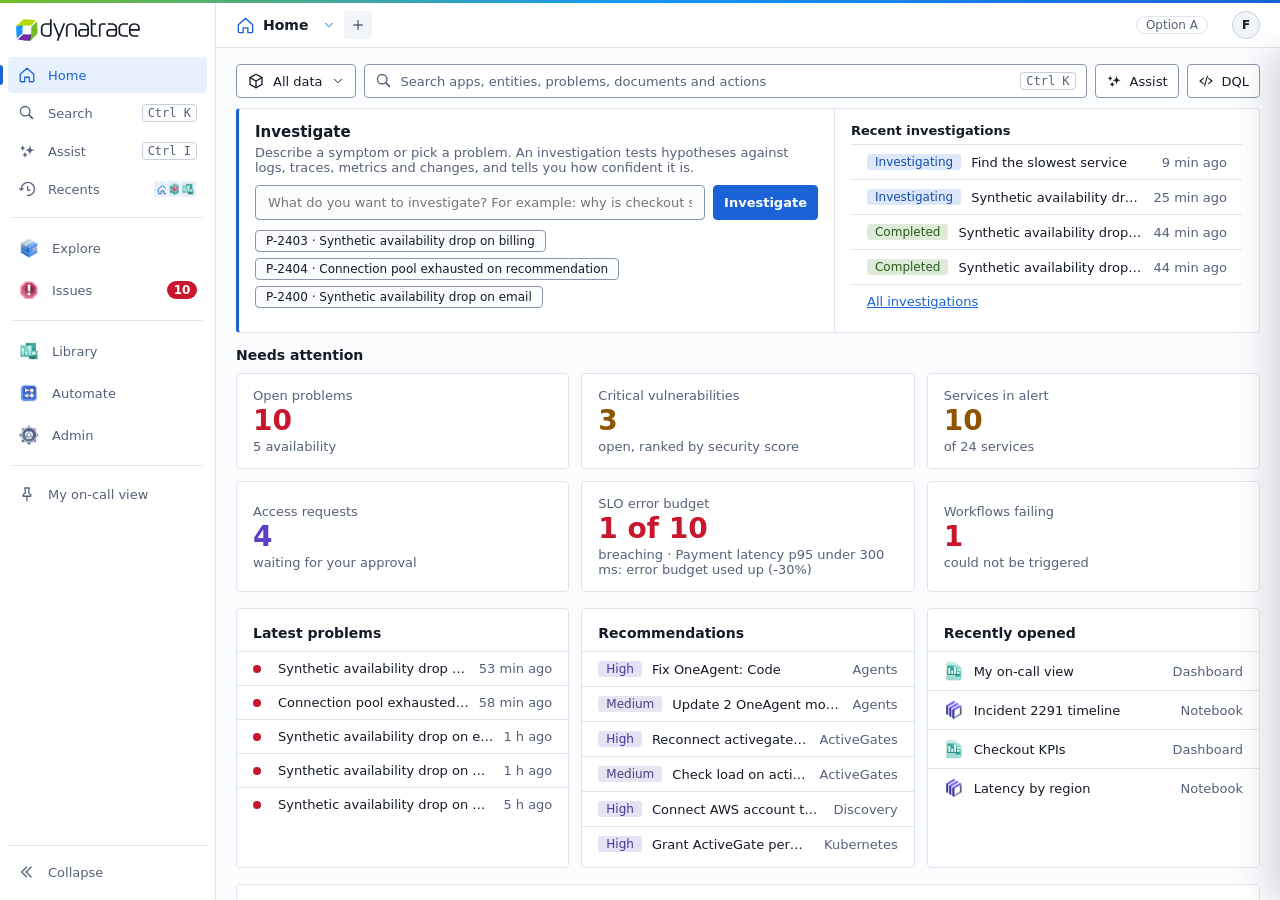
==== commit 83dff900: "Rebuild index-a.html from the current index.html Co-Authored-By: Claude Sonnet 5.5 <noreply@anthropi" ====
--- a/site/new/index-a.html
+++ b/site/new/index-a.html
@@ -836,6 +836,25 @@
 .exdep circle{fill:var(--accent)}
 .exdep text{font-size:10px;fill:var(--accent);paint-order:stroke;stroke:var(--panel);stroke-width:3px}
 .exleg i.dep{background:none;border-left:2px dashed var(--accent);width:0;border-radius:0}
+.whyov{position:fixed;inset:0;z-index:60;background:rgba(5,6,10,.55);display:flex;align-items:flex-start;justify-content:center;padding:6vh 16px;overflow:auto}
+.whyov[hidden]{display:none}
+.why{width:min(780px,100%);background:var(--panel);color:var(--text);border:1px solid var(--line2);border-radius:14px;box-shadow:0 30px 80px rgba(0,0,0,.45);outline:none}
+.why header{display:flex;gap:16px;align-items:flex-start;justify-content:space-between;padding:22px 24px 14px;border-bottom:1px solid var(--line)}
+.why h2{margin:0 0 6px;font-size:22px}
+.why header p{margin:0;max-width:560px;line-height:1.5}
+.why-a{display:flex;gap:6px;align-items:center;flex-shrink:0}
+.why-b{padding:6px 24px 8px}
+.why section{padding:16px 0;border-bottom:1px solid var(--line)}
+.why section:last-child{border-bottom:0}
+.why h3{display:flex;gap:10px;align-items:center;margin:0 0 8px;font-size:16px}
+.why-n{display:inline-grid;place-items:center;width:22px;height:22px;border-radius:50%;background:var(--panel2);color:var(--muted);font-size:12px;font-weight:600;flex-shrink:0}
+.why ul{margin:0;padding-left:52px;line-height:1.55}
+.why li{margin:3px 0}
+.why code{font:12.5px ui-monospace,SFMono-Regular,Menlo,Consolas,monospace;background:var(--panel2);border:1px solid var(--line);padding:0 5px;border-radius:4px}
+.why-acts{display:flex;flex-wrap:wrap;gap:6px;margin:10px 0 0 32px}
+.why footer{padding:12px 24px 18px;font-size:12.5px;border-top:1px solid var(--line)}
+@media (max-width:700px){.whyov{padding:0}.why{border-radius:0;min-height:100%;border:0}.why header{flex-direction:column}.why ul{padding-left:20px}.why-acts{margin-left:0}}
+@media print{body>*:not(#whyov){display:none!important}.whyov{position:static;background:none;padding:0;display:block}.why{box-shadow:none;border:0;width:auto}.why-a,.why-acts{display:none!important}}
 @media (max-width:900px){.gsearch{width:auto}.gsearch span,.gsearch kbd{display:none}}
 
 /* explorer layout */
@@ -3030,6 +3049,70 @@
 const ddCard=()=>`<details class="qs-card dd" open><summary><h2>Coming from Datadog?</h2><span class="muted">Find what you know under its Dynatrace name. You can also type a Datadog term in search.</span></summary><div class="dd-g">${DD_TERMS.map(([d,t],i)=>`<button class="dd-r" data-dd="${i}" title="Open ${esc(t)}"><span class="dd-d">${esc(d)}</span><span class="dd-t">${esc(t)}</span><span class="dd-c" aria-hidden="true">›</span></button>`).join('')}</div></details>`;
 function ddOpen(i){const r=DD_TERMS[i][2];if(r==='assist'){openAssist();return}const [a,t]=r.split('/');go(a,t)}
 
+/* ---------- compared with datadog (user menu, shareable with ?read=datadog) ---------- */
+const WHY_INTRO='Why this prototype should feel familiar to Datadog users from the first minute, and where Dynatrace goes further. Written for DevOps and development teams. All data in the prototype is mock data.';
+const WHY=[
+ {h:'Familiar from the first minute',pts:[
+   'The explorer layout matches what Datadog users know: facets on the left, a chart on top, a table below and details on the right.',
+   'Every filter box takes Datadog search syntax: `service:payment status:error -ns:catalog`, wildcards, OR lists and ranges. Datadog keys are accepted and rewritten to Dynatrace field names, so people learn them by using them.',
+   'Services show their version, and deploy markers sit on the service chart, like deployment tracking in Datadog APM.',
+   'QuickStart maps 29 Datadog terms to their place in Dynatrace, and global search understands the same terms, for example `monitors` or `service map`.'],
+  acts:[['Try Datadog search in Logs',{go:'telemetry/logs',kvq:'service:payment status:(error OR warn)'}],['Open the Datadog glossary',{go:'quickstart/landing'}]]},
+ {h:'The root cause comes first',pts:[
+   'Every problem shows its root cause in the list and at the top of its details, with a confidence level and the reason. It is found automatically by Davis AI.',
+   'Investigations put system status, root cause, blast radius, customer impact and the evidence trail on one page.',
+   'Assist explains any view with evidence and suggested next steps, docked beside the data.',
+   'Datadog users usually start from a monitor alert and work toward the cause. Here they start from the cause.'],
+  acts:[['Open Problems',{go:'issues/problems'}],['Open Investigations',{go:'issues/investigations'}]]},
+ {h:'Topology that answers a question',pts:[
+   'Smartscape opens around the entity you came from: what calls it, what it calls and where it runs, with open problems marked. Select a neighbour to move there.',
+   'One model connects services, processes, hosts, Kubernetes and cloud resources. In Datadog these live on separate maps.',
+   'The whole environment stays one click away, with readable type names instead of internal IDs.'],
+  acts:[['Open Smartscape',{go:'smartscape/around'}]]},
+ {h:'Every screen is a query',pts:[
+   'Every view has a DQL button that shows the query behind it. It updates live as you filter, including Datadog-style searches.',
+   'The same query is one click away as a dtctl command for the terminal or a script.',
+   'Grail keeps logs, traces, metrics and events queryable together, without deciding up front what to index or rehydrate.'],
+  acts:[['Open Logs',{go:'telemetry/logs'}]]},
+ {h:'Freedom, power, automation',pts:[
+   'SLOs, workflows and templates show how to manage them as code: dtctl, API, Terraform and Monaco, ready to copy.',
+   'dtctl works like kubectl: get, diff and apply for workflows, SLOs, dashboards and settings, and it ships an agent skill for AI coding assistants.',
+   'Teams that manage Datadog monitors in Terraform find the same path here, linked from the object they are looking at.'],
+  acts:[['Open SLOs',{go:'applications/slos'}],['Open Workflows',{go:'automate/workflows'}]]},
+ {h:'Less to learn',pts:[
+   'Apps are grouped by job instead of by product, so the menu has 12 entries.',
+   'Every app reuses the same explorer, details panel and query button, so learning one view teaches the rest.',
+   'On a phone, on-call engineers get Problems, Services, Logs and Assist.']},
+ {h:'Still to do',pts:[
+   'A span waterfall and flame graph in trace details. It is the strongest screen in Datadog APM, and the first place Datadog users will compare.',
+   'One home for alert rules. Today they are spread across templates, guardians and SLOs.',
+   'More Grail moments: filter, group or chart by any field in one click, and log patterns.',
+   'Cost and usage transparency.']}
+];
+const WHY_FOOT='Prototype of the Dynatrace navigation. Product behavior shown here is illustrative.';
+function openWhy(){
+  let ov=$('#whyov');if(!ov){ov=document.createElement('div');ov.id='whyov';ov.className='whyov';document.body.append(ov)}
+  ov.innerHTML=`<div class="why" role="dialog" aria-modal="true" aria-labelledby="whyh" tabindex="-1"><header><div><h2 id="whyh">Compared with Datadog</h2><p class="muted">${esc(WHY_INTRO)}</p></div><div class="why-a"><button class="btn" data-whycopy>Copy link</button><button class="btn" data-whyprint>Print</button><button class="icbtn" data-whyx aria-label="Close" style="font-size:18px">×</button></div></header>
+   <div class="why-b">${WHY.map((s,i)=>`<section><h3><span class="why-n">${i+1}</span>${esc(s.h)}</h3><ul>${s.pts.map(p=>`<li>${esc(p).replace(/`([^`]+)`/g,'<code>$1</code>')}</li>`).join('')}</ul>${s.acts?`<div class="why-acts">${s.acts.map(([l],j)=>`<button class="btn" data-whygo="${i}.${j}">${esc(l)}</button>`).join('')}</div>`:''}</section>`).join('')}</div>
+   <footer class="muted">${esc(WHY_FOOT)}</footer></div>`;
+  ov.hidden=false;document.body.style.overflow='hidden';ov.scrollTop=0;ov.querySelector('.why').focus();
+}
+function closeWhy(){const ov=$('#whyov');if(ov&&!ov.hidden){ov.hidden=true;document.body.style.overflow=''}}
+function whyGo(a){
+  closeWhy();const [app,tab]=a.go.split('/');go(app,tab,{q:'',f:{}});
+  if(a.kvq)setTimeout(()=>{const q=$('#q');if(!q)return;q.value=a.kvq;q.dispatchEvent(new Event('input',{bubbles:true}));q.blur()},60);
+}
+document.addEventListener('click',e=>{
+  const T=e.target;if(!T.closest)return;
+  if(T.closest('[data-why]')){const um=$('#usermenu');if(um)um.hidden=true;openWhy();return}
+  if(T.id==='whyov'||T.closest('[data-whyx]')){closeWhy();return}
+  if(T.closest('[data-whycopy]')){copyText(`${location.origin}${location.pathname}?read=datadog`,'Link copied');return}
+  if(T.closest('[data-whyprint]')){window.print();return}
+  const g=T.closest('[data-whygo]');if(g){const [i,j]=g.dataset.whygo.split('.').map(Number);whyGo(WHY[i].acts[j][1])}
+});
+document.addEventListener('keydown',e=>{if(e.key==='Escape'&&$('#whyov')&&!$('#whyov').hidden){e.preventDefault();e.stopPropagation();closeWhy()}},true);
+try{if(new URLSearchParams(location.search).get('read')==='datadog'){history.replaceState(null,'',location.pathname+location.hash);setTimeout(openWhy,300)}}catch(e){}
+
 /* ---------- user menu / themes ---------- */
 const isBluebox=()=>document.documentElement.dataset.theme==='bluebox';
 const BLUEBOX=`<svg class="brandlogo bb" viewBox="0 0 24 24" aria-hidden="true"><path d="M12 2.5l8.5 4.5L12 11.5 3.5 7z" fill="#6cc0ff"/><path d="M3.5 7L12 11.5V21.5L3.5 17z" fill="#1f78e0"/><path d="M20.5 7L12 11.5V21.5l8.5-4.5z" fill="#0d4fb0"/></svg>`;
@@ -3043,7 +3126,7 @@
   $('#usermenu').innerHTML=`<div class="um-h"><span class="avatar big">F</span><div><b>Florian Ortner</b><small>Signed in to this prototype</small></div></div><div class="msep"></div><h5>Theme</h5>`+
    THEMES_UI.map(([id,n,sub,sw])=>`<button class="mi" role="menuitemradio" data-theme-opt="${id}" aria-checked="${pref===id}"><i class="rd"></i><span class="sw" aria-hidden="true">${sw.map(c=>`<i style="background:${c}"></i>`).join('')}</span>${esc(n)}${sub?`<small>${esc(sub)}</small>`:''}</button>`).join('')+
    `<div class="msep"></div><button class="mi hlrow" role="menuitemcheckbox" aria-checked="${HL}" data-hl><span>Highlight menu groups<small>Blue, yellow, purple and gray</small></span><span class="hlsw" aria-hidden="true"><i></i></span></button>`+
-   `<div class="msep"></div><a class="mi" role="menuitem" href="https://github.com/floortner/reducetothemax" target="_blank" rel="noopener noreferrer">GitHub repository<small>floortner/reducetothemax</small></a><button class="mi" data-toast="Sign out">Sign out</button>`;
+   `<div class="msep"></div><button class="mi" role="menuitem" data-why>Compared with Datadog<small>Share this view</small></button><a class="mi" role="menuitem" href="https://github.com/floortner/reducetothemax" target="_blank" rel="noopener noreferrer">GitHub repository<small>floortner/reducetothemax</small></a><button class="mi" data-toast="Sign out">Sign out</button>`;
 }
 /* ---------- DQL / dtctl ---------- */
 const dur=m=>m<60?`${Math.round(m)}m`:m<1440?`${+(m/60).toFixed(1)}h`:`${+(m/1440).toFixed(1)}d`;
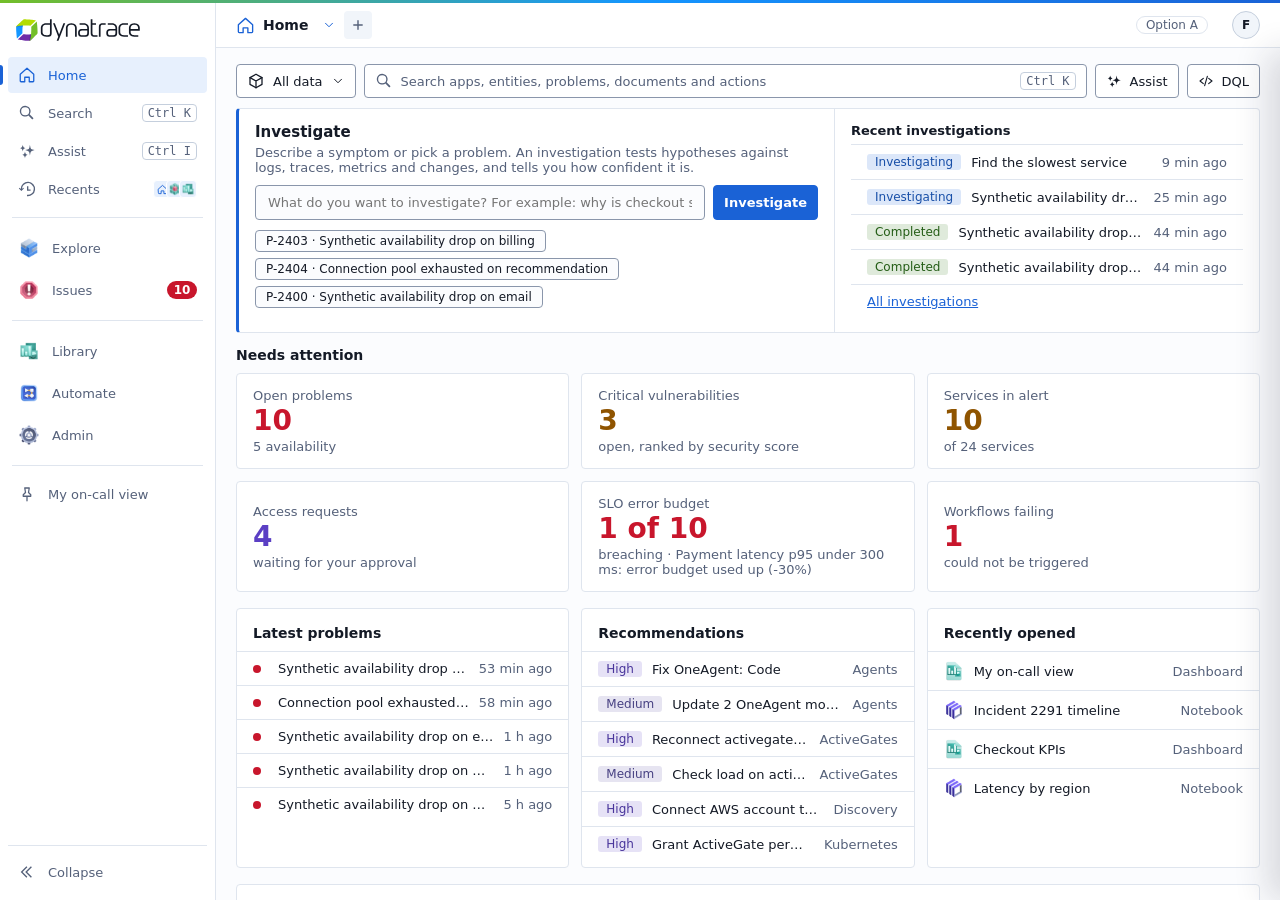
==== commit a87515d3: "Security: add the purple New badge to the SIEM tab Regenerates index-a.html so Option A shows it too" ====
--- a/site/new/index-a.html
+++ b/site/new/index-a.html
@@ -1636,7 +1636,7 @@
       {label:'Prioritization',rows:VULNS,sort:{k:'score',dir:-1},search:['name','id'],cols:[C('id','ID','mono'),C('name','Vulnerability','name'),C('score','Security score','num1',{num:1}),C('severity','Severity','badge'),C('vtype','Type'),C('entities','Affected entities','int',{num:1}),C('status','Status','badge')],facets:[{k:'severity',label:'Severity'},{k:'status',label:'Status'},{k:'vtype',label:'Type'}]},
       {label:'Findings',rows:FINDS,search:['name','id','entity'],cols:[C('id','ID','mono'),C('name','Finding','name'),C('entity','Entity'),C('severity','Severity','badge'),C('vtype','Type'),C('status','Status','badge'),C('opened','Open since','ago')],facets:[{k:'severity',label:'Severity'},{k:'status',label:'Status'},{k:'vtype',label:'Type'}]}],
      views:[{name:'Critical and open',f:{severity:['Critical'],status:['Open']}},{name:'All',f:{}}]},
-   {id:'siem',name:'SIEM',kind:'Apps & tabs',noSeg:true,render:renderSecurity},
+   {id:'siem',name:'SIEM',badge:{label:'New',tone:'p'},kind:'Apps & tabs',noSeg:true,render:renderSecurity},
    {id:'user-audits',related:[{label:'Show user sessions',app:'telemetry',tab:'user-sessions',key:'user'},{label:'Open detections',app:'security',tab:'detectors',all:true}],name:'User audits',kind:'Telemetry',noun:'audit events',rows:USERAUD,scoped:false,tk:'ago',sort:{k:'ago',dir:1},search:['name','user','ip'],
      cols:[C('ago','Time','ago'),C('user','User'),C('name','Event','name'),C('action','Action'),C('result','Result','badge'),C('risk','Risk','badge'),C('method','Method'),C('ip','Source IP','mono'),C('loc','Location')],
      facets:[{k:'action',label:'Action'},{k:'result',label:'Result'},{k:'risk',label:'Risk'},{k:'method',label:'Method'},{k:'user',label:'User'}]},
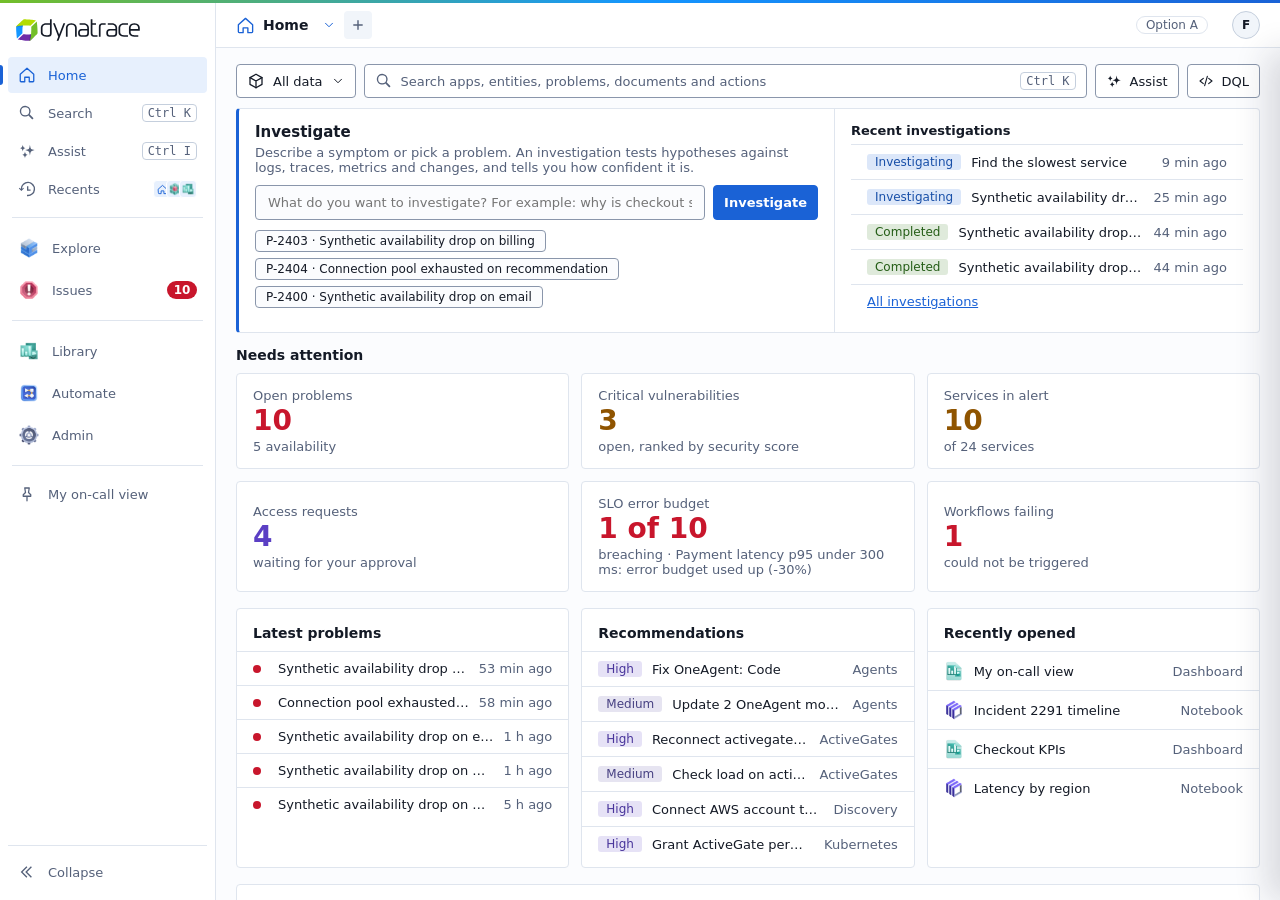
==== commit 9938bd20: "Leave index-a.html unchanged Co-Authored-By: Claude Sonnet 5.5 <noreply@anthropic.com>" ====
--- a/site/new/index-a.html
+++ b/site/new/index-a.html
@@ -1636,7 +1636,7 @@
       {label:'Prioritization',rows:VULNS,sort:{k:'score',dir:-1},search:['name','id'],cols:[C('id','ID','mono'),C('name','Vulnerability','name'),C('score','Security score','num1',{num:1}),C('severity','Severity','badge'),C('vtype','Type'),C('entities','Affected entities','int',{num:1}),C('status','Status','badge')],facets:[{k:'severity',label:'Severity'},{k:'status',label:'Status'},{k:'vtype',label:'Type'}]},
       {label:'Findings',rows:FINDS,search:['name','id','entity'],cols:[C('id','ID','mono'),C('name','Finding','name'),C('entity','Entity'),C('severity','Severity','badge'),C('vtype','Type'),C('status','Status','badge'),C('opened','Open since','ago')],facets:[{k:'severity',label:'Severity'},{k:'status',label:'Status'},{k:'vtype',label:'Type'}]}],
      views:[{name:'Critical and open',f:{severity:['Critical'],status:['Open']}},{name:'All',f:{}}]},
-   {id:'siem',name:'SIEM',badge:{label:'New',tone:'p'},kind:'Apps & tabs',noSeg:true,render:renderSecurity},
+   {id:'siem',name:'SIEM',kind:'Apps & tabs',noSeg:true,render:renderSecurity},
    {id:'user-audits',related:[{label:'Show user sessions',app:'telemetry',tab:'user-sessions',key:'user'},{label:'Open detections',app:'security',tab:'detectors',all:true}],name:'User audits',kind:'Telemetry',noun:'audit events',rows:USERAUD,scoped:false,tk:'ago',sort:{k:'ago',dir:1},search:['name','user','ip'],
      cols:[C('ago','Time','ago'),C('user','User'),C('name','Event','name'),C('action','Action'),C('result','Result','badge'),C('risk','Risk','badge'),C('method','Method'),C('ip','Source IP','mono'),C('loc','Location')],
      facets:[{k:'action',label:'Action'},{k:'result',label:'Result'},{k:'risk',label:'Risk'},{k:'method',label:'Method'},{k:'user',label:'User'}]},
